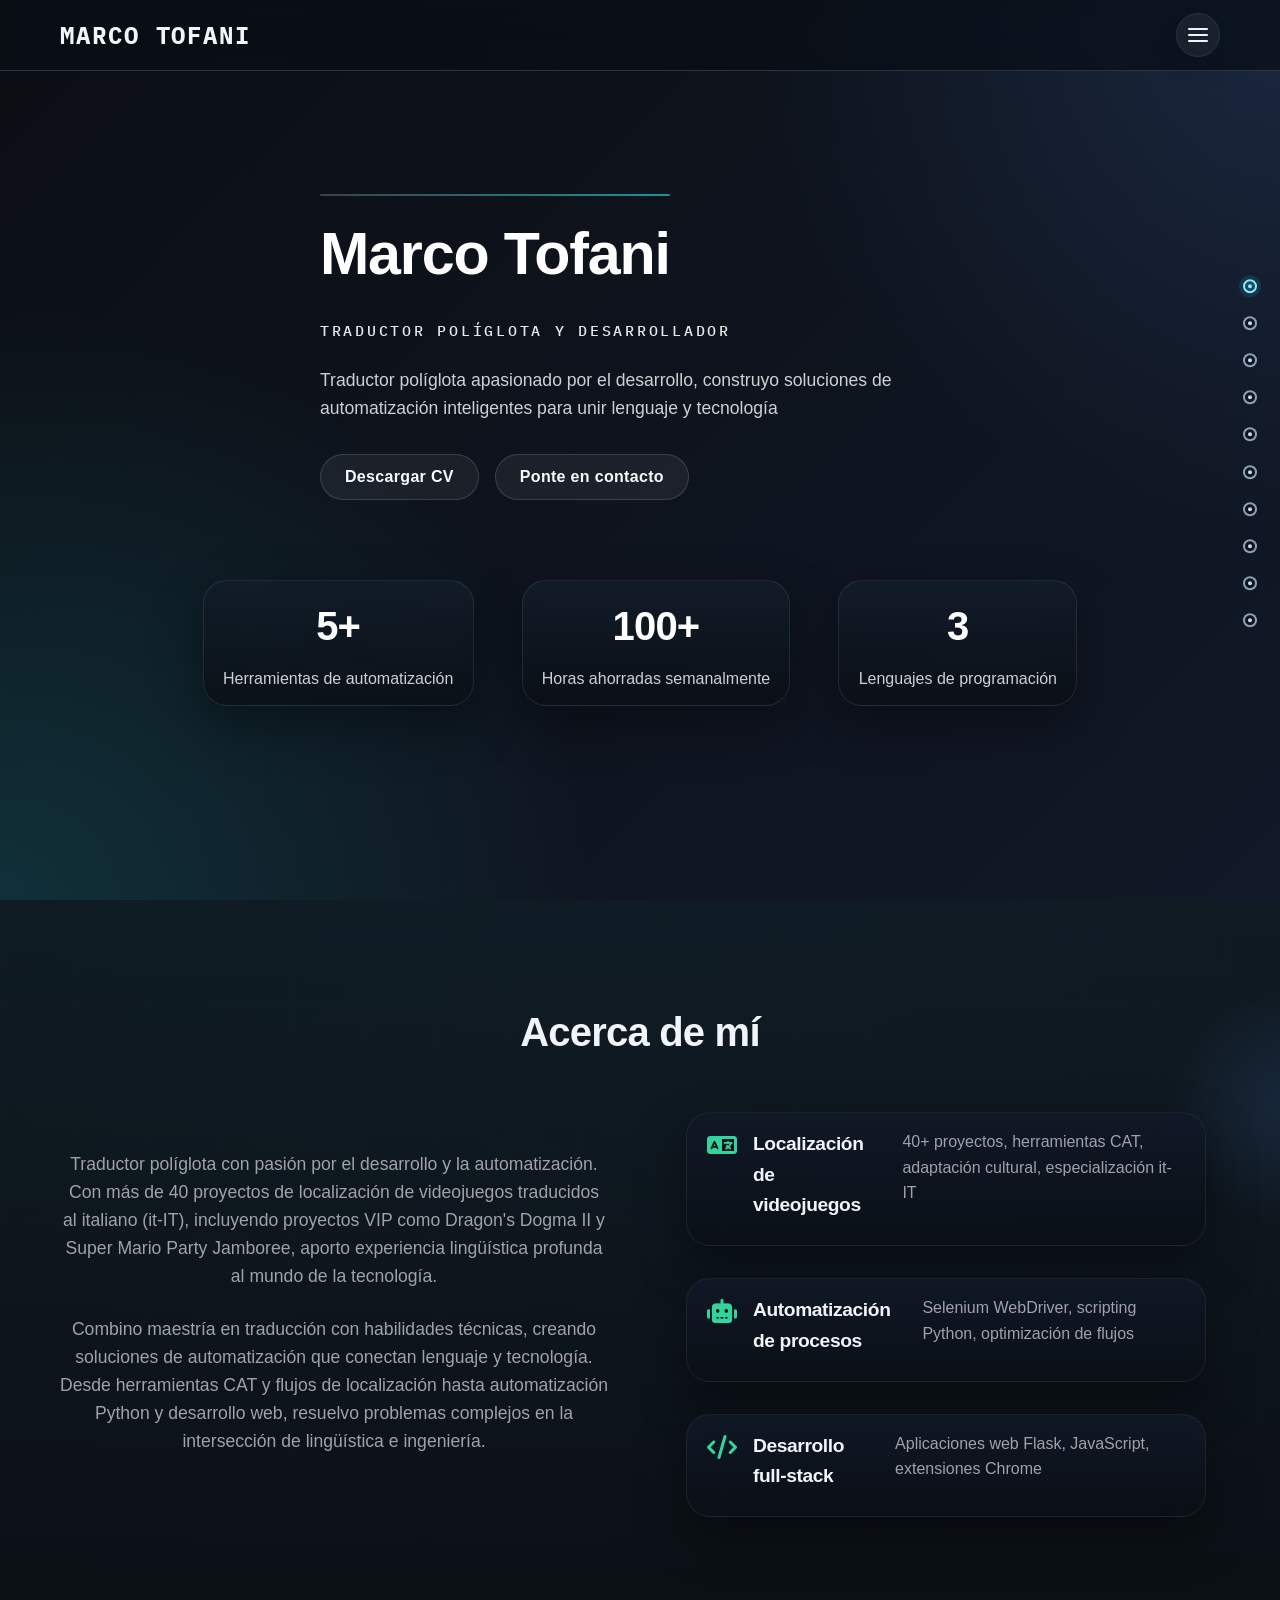
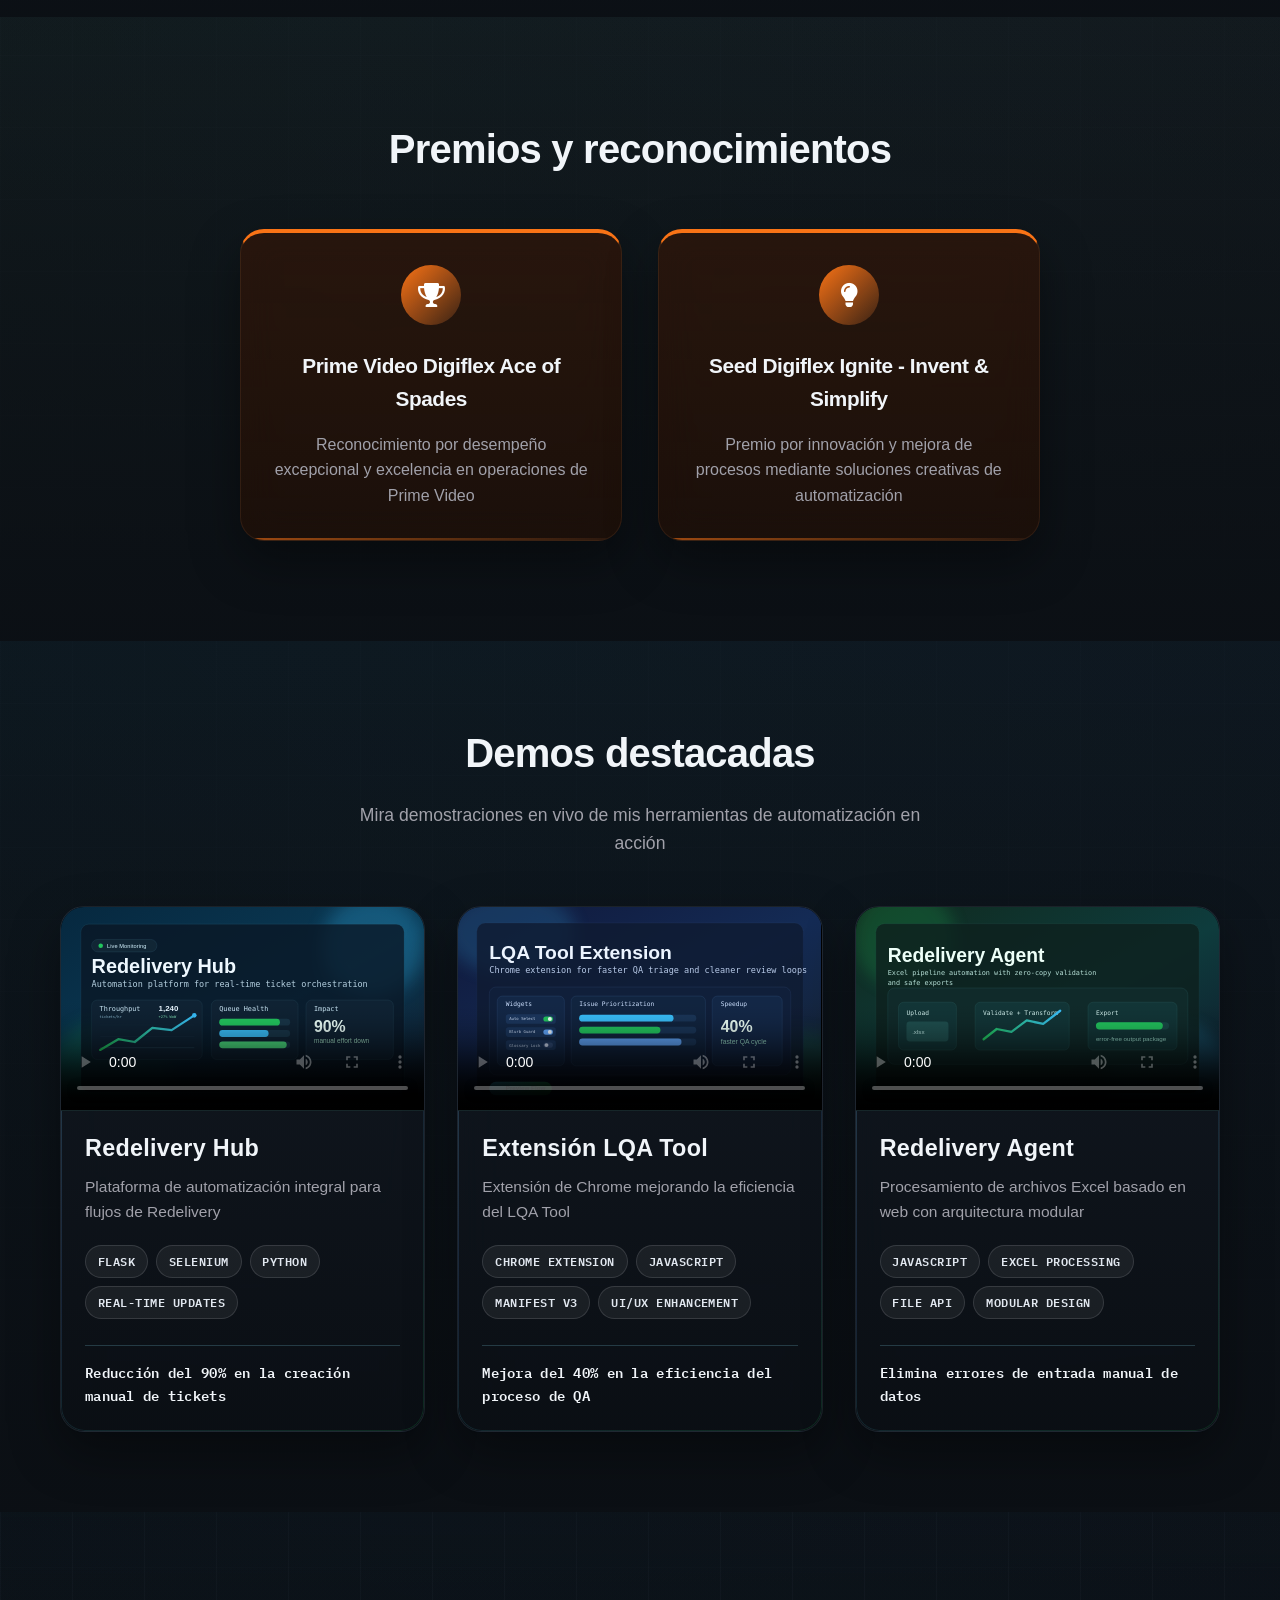
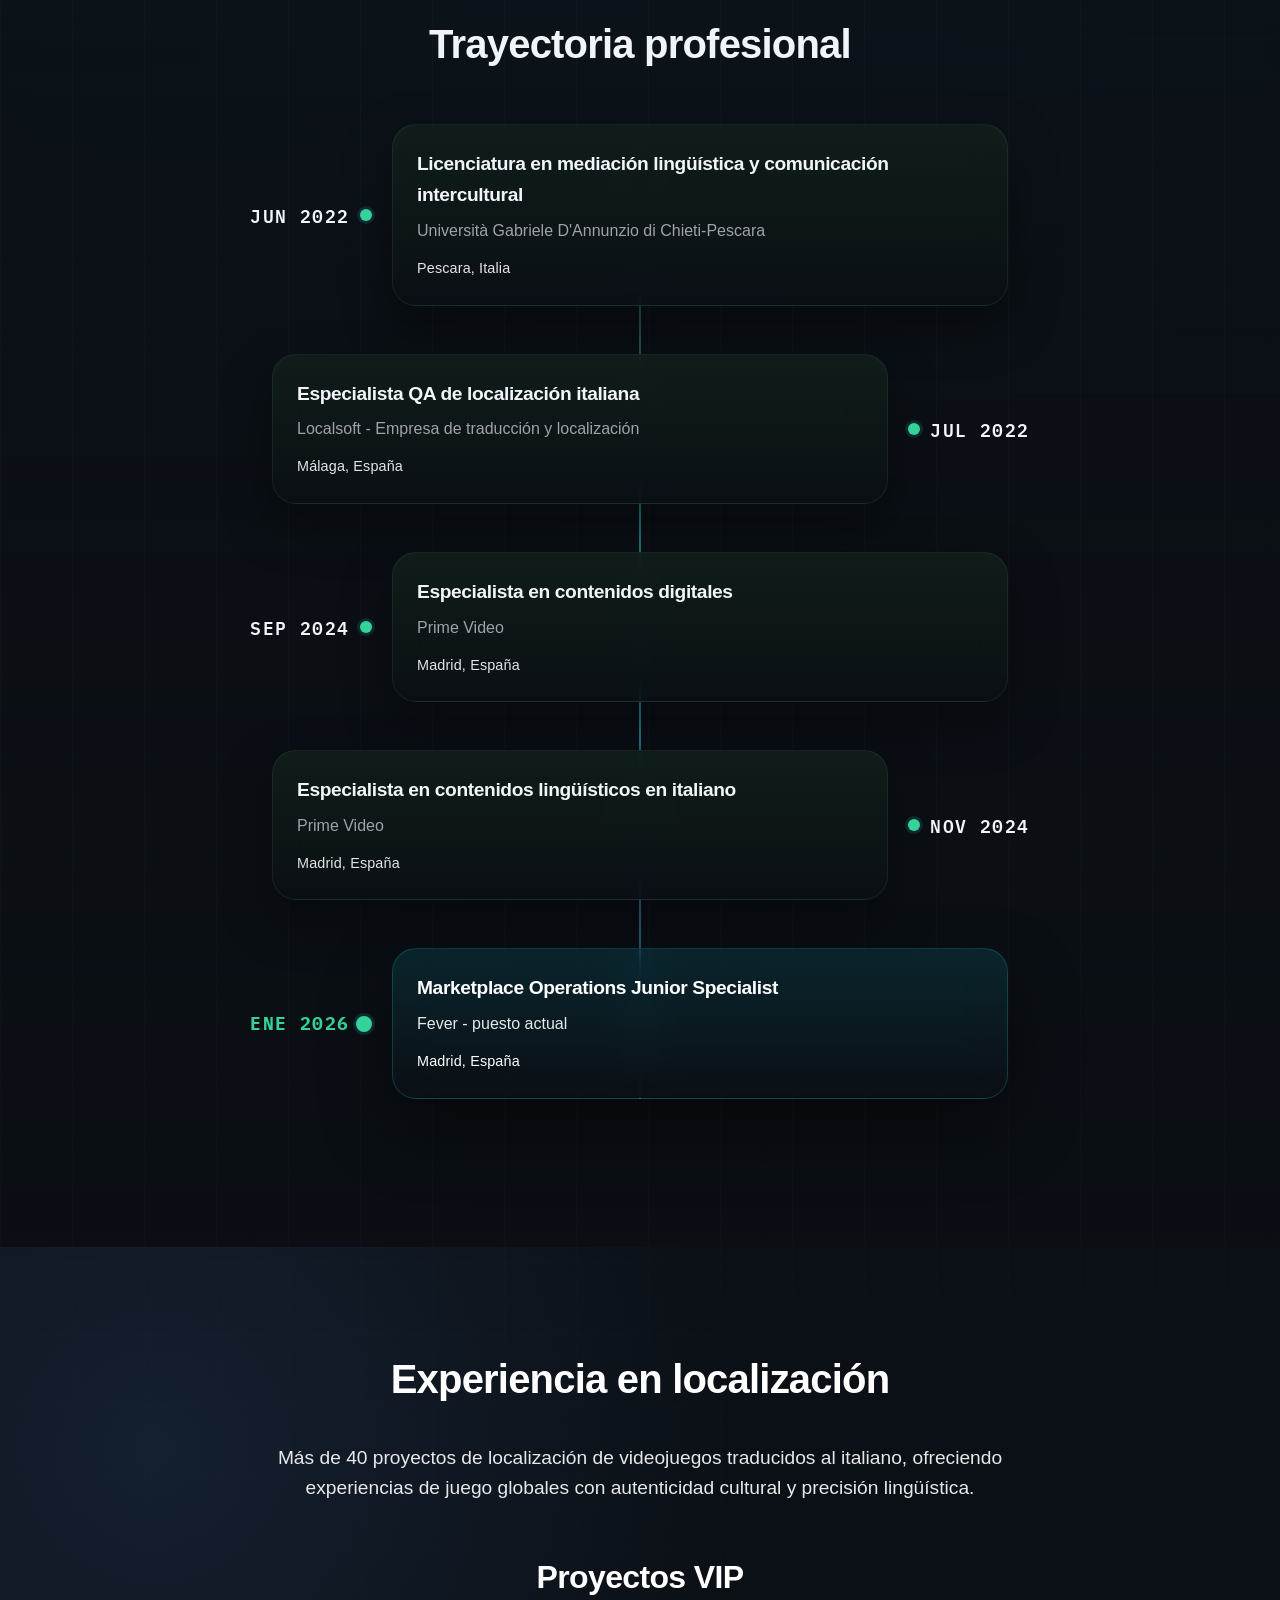
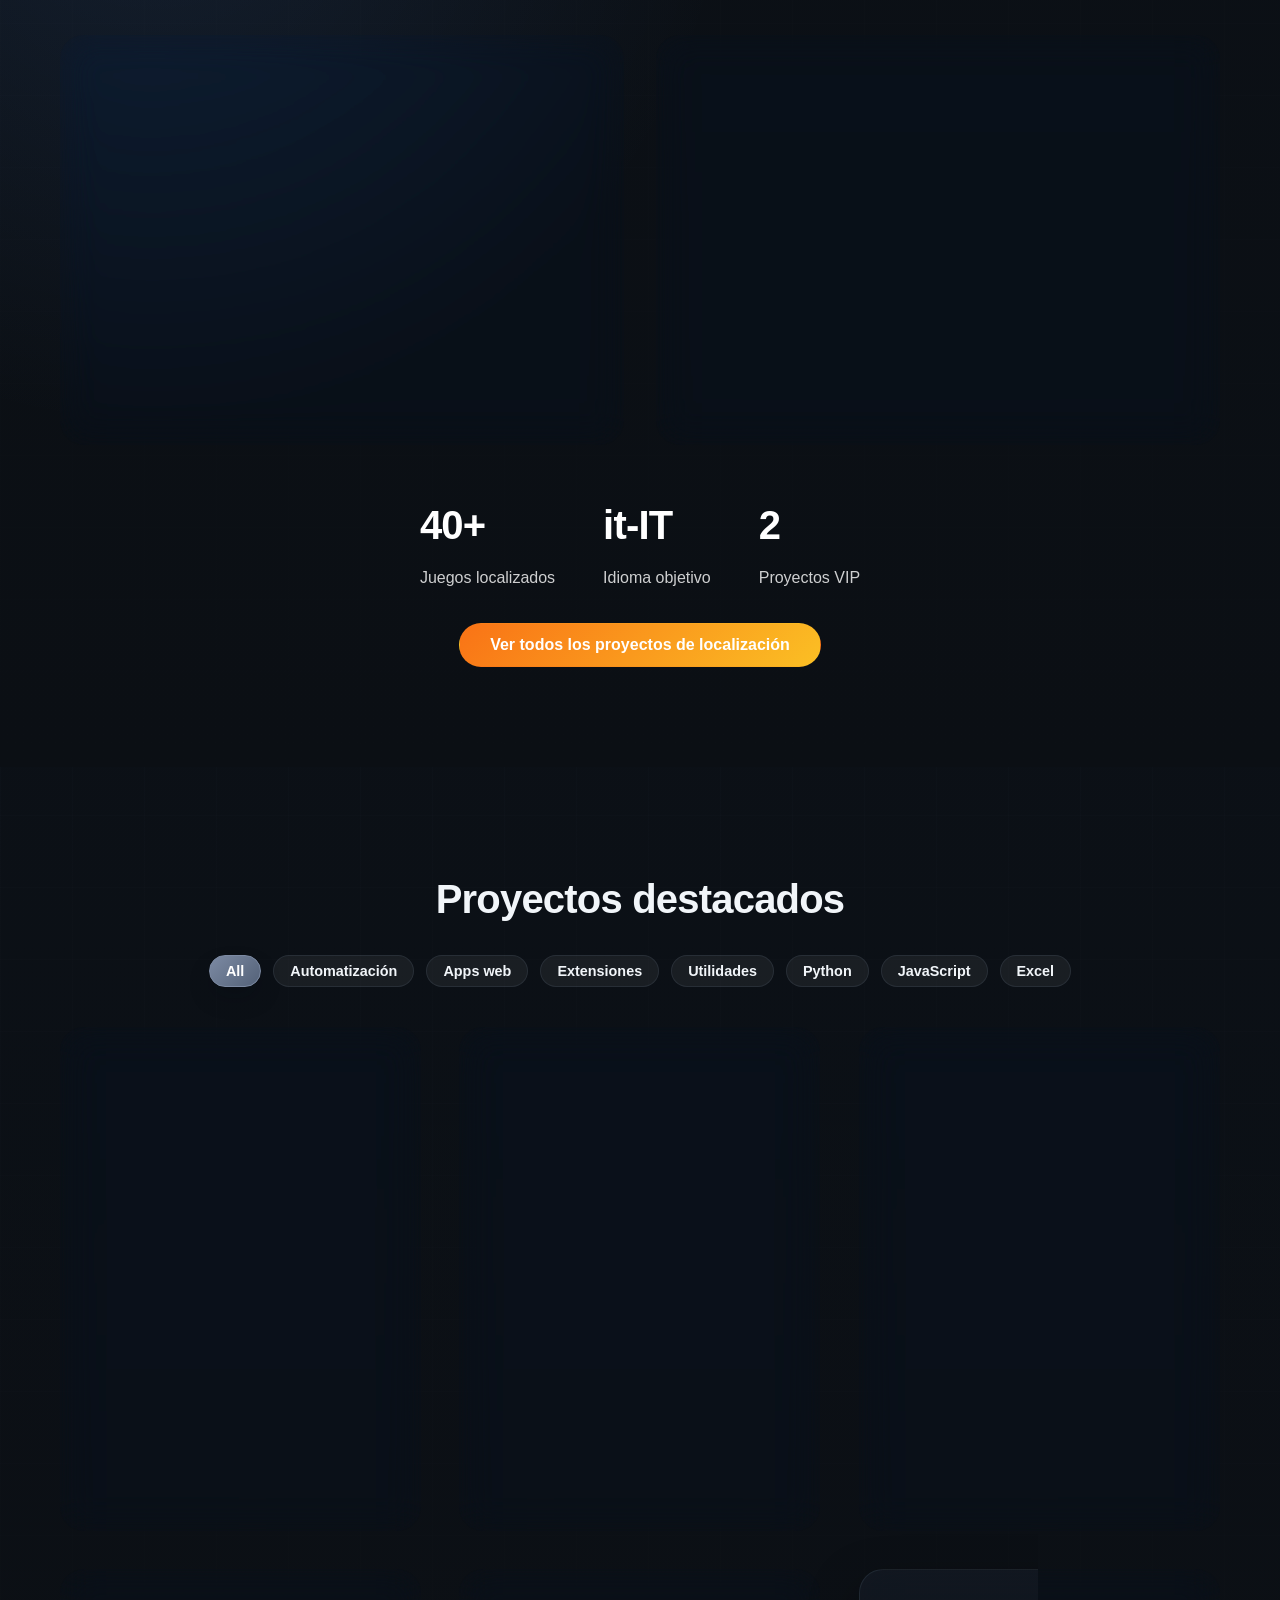
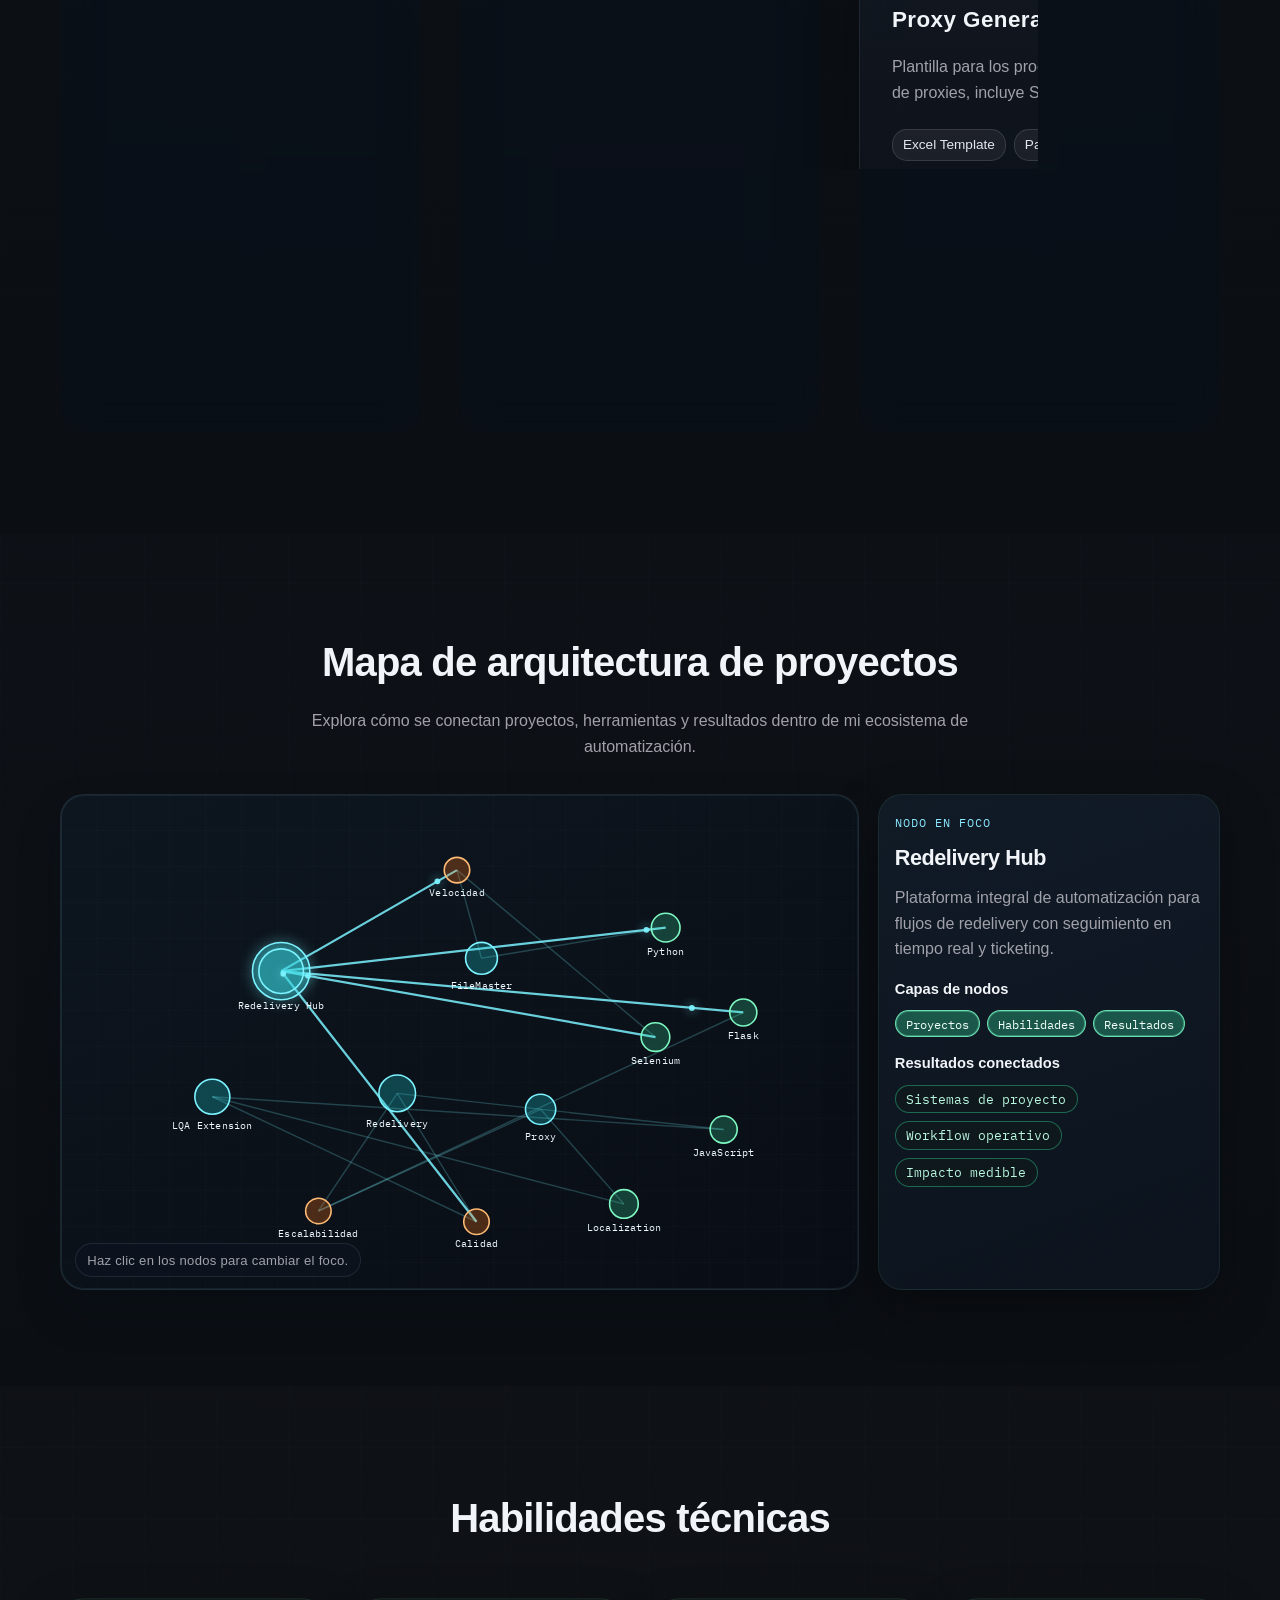
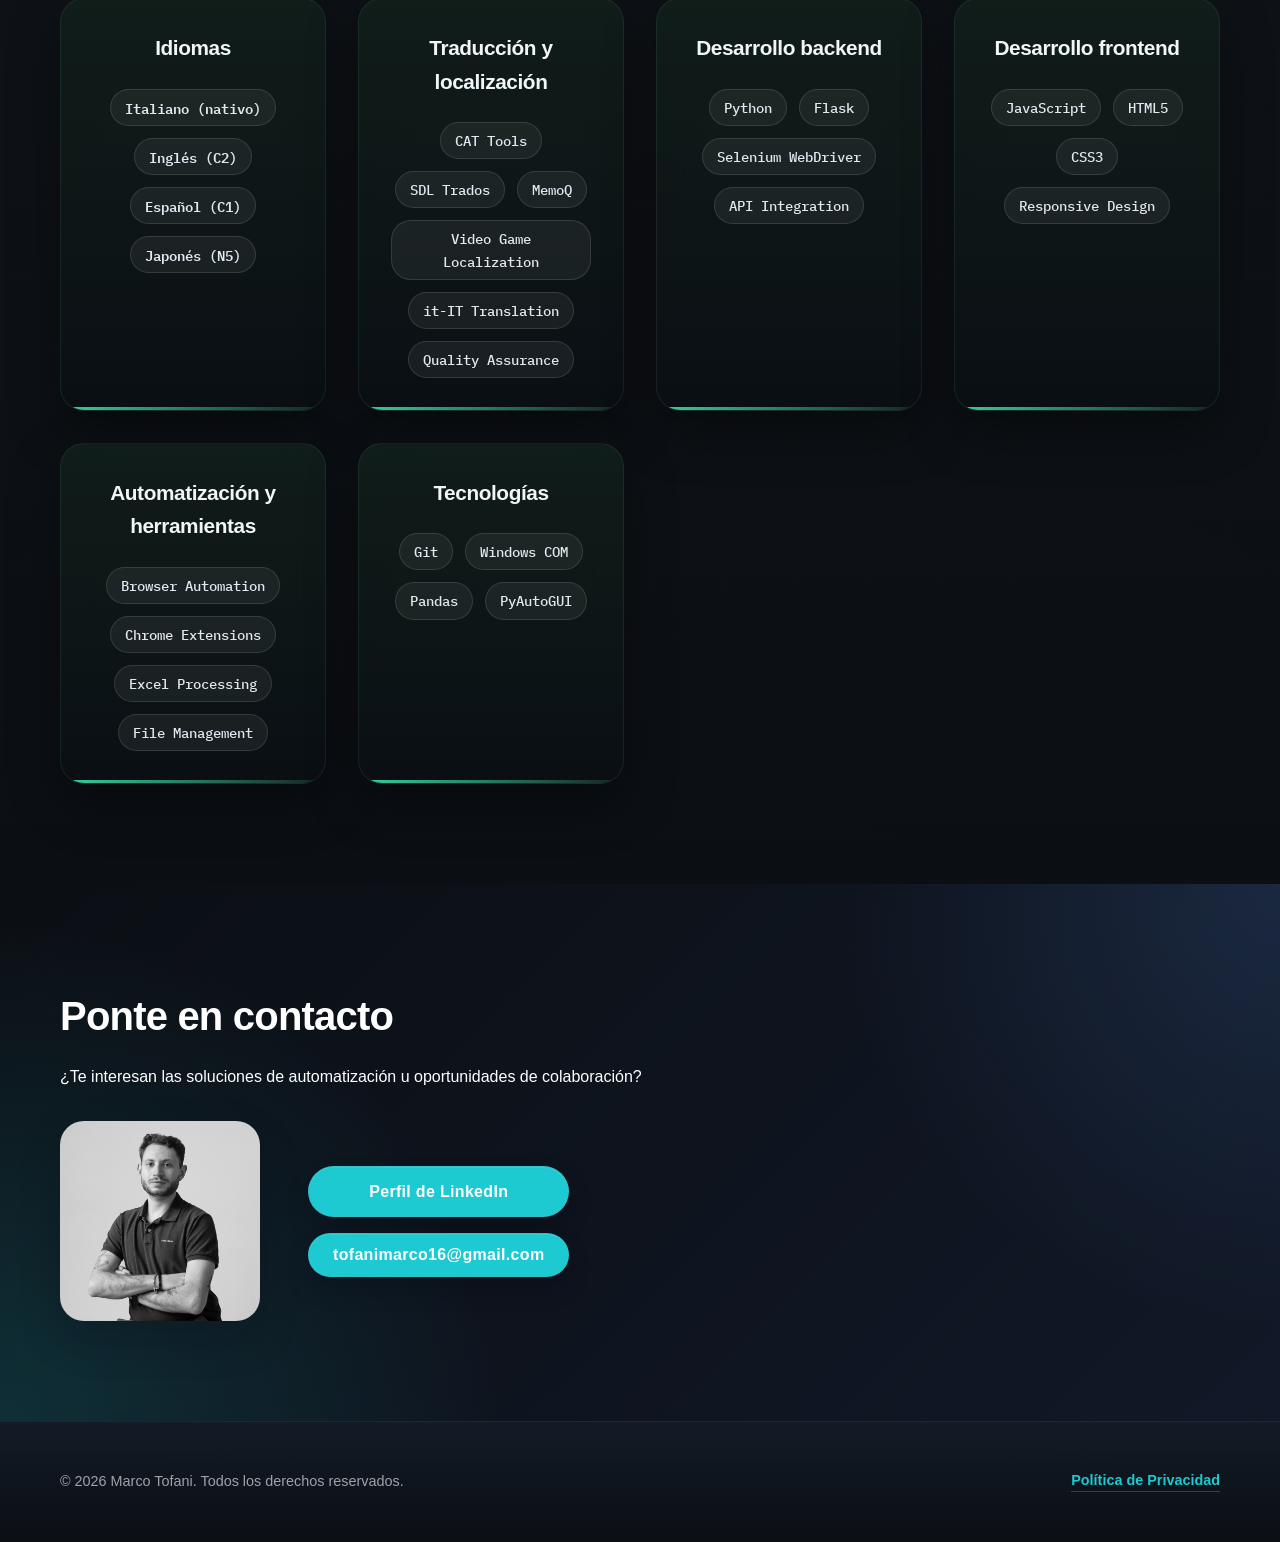
==== es/index.html @ 852f1462 "Add files via upload" ====
<!DOCTYPE html>
<html lang="es">

<head>
    <meta charset="UTF-8">
    <meta name="viewport" content="width=device-width, initial-scale=1.0">
    <meta name="description"
        content="Marco Tofani - Traductor políglota con más de 40 localizaciones de videojuegos y experiencia en automatización. Creo soluciones inteligentes que conectan lenguaje y tecnología.">
    <meta name="keywords"
        content="traductor, localizacion, automatizacion, desarrollador, python, flask, localizacion de videojuegos, italiano, flujos de localizacion">
    <meta name="author" content="Marco Tofani">
    <meta name="robots" content="index, follow, max-image-preview:large, max-snippet:-1, max-video-preview:-1">
    <title>Marco Tofani - Portafolio | Traductor políglota y desarrollador</title>
    <base href="../">
    <link rel="canonical" href="https://marcotof.github.io/es/">
    <link rel="alternate" hreflang="en" href="https://marcotof.github.io/">
    <link rel="alternate" hreflang="it" href="https://marcotof.github.io/it/">
    <link rel="alternate" hreflang="es" href="https://marcotof.github.io/es/">
    <link rel="alternate" hreflang="x-default" href="https://marcotof.github.io/">
    <link rel="icon" href="/favicon.ico?v=20260311" sizes="any">
    <link rel="shortcut icon" href="/favicon.ico?v=20260311">
    <link rel="icon" type="image/svg+xml" href="/favicon/favicon.svg?v=20260311">
    <link rel="icon" type="image/png" sizes="96x96" href="/favicon/favicon-96x96.png?v=20260311">
    <link rel="preconnect" href="https://fonts.googleapis.com" crossorigin>
    <link rel="preconnect" href="https://fonts.gstatic.com" crossorigin>

    <!-- Open Graph Meta Tags for Social Media -->
    <meta property="og:title" content="Marco Tofani - Traductor políglota y desarrollador">
    <meta property="og:description"
        content="Traductor políglota con más de 40 localizaciones de videojuegos y soluciones de automatización. Especializado en automatización de procesos, flujos de localización y desarrollo full-stack.">
    <meta property="og:image" content="https://marcotof.github.io/favicon/og-image.png">
    <meta property="og:url" content="https://marcotof.github.io/es/">
    <meta property="og:type" content="profile">
    <meta property="og:site_name" content="Portafolio de Marco Tofani">
    <meta property="og:locale" content="es_ES">
    <meta property="og:locale:alternate" content="en_US">
    <meta property="og:locale:alternate" content="it_IT">

    <!-- Twitter Card Meta Tags -->
    <meta name="twitter:card" content="summary_large_image">
    <meta name="twitter:title" content="Marco Tofani - Traductor políglota y desarrollador">
    <meta name="twitter:description"
        content="Traductor políglota con más de 40 localizaciones de videojuegos y soluciones de automatización.">
    <meta name="twitter:image" content="https://marcotof.github.io/favicon/og-image.png">

    <!-- Structured Data (Schema.org JSON-LD) -->
    <script type="application/ld+json">
    {
      "@context": "https://schema.org",
      "@type": "Person",
      "name": "Marco Tofani",
    "url": "https://marcotof.github.io/es/",
    "image": "https://marcotof.github.io/profile-picture.jpg",
      "description": "Polyglot Translator & Developer specializing in automation and game localization",
      "email": "tofanimarco16@gmail.com",
      "jobTitle": "Italian Language Content Specialist",
      "workLocation": {
        "@type": "Place",
        "name": "Madrid, Spain"
      },
      "knowsLanguage": [
        {
          "@type": "Language",
          "name": "Italian",
          "alternateName": "it-IT"
        },
        {
          "@type": "Language",
          "name": "English",
          "alternateName": "en-US"
        },
        {
          "@type": "Language",
          "name": "Spanish",
          "alternateName": "es-ES"
        }
      ],
      "sameAs": [
        "https://www.linkedin.com/in/marco-tofani/",
        "https://github.com/marcotof"
      ],
      "knowsAbout": [
        "Game Localization",
        "Translation",
        "Python Automation",
        "Web Development",
        "Selenium",
        "Flask",
        "JavaScript",
        "Process Automation"
      ]
    }
    </script>
    <script type="application/ld+json">
        {
            "@context": "https://schema.org",
            "@type": "WebSite",
            "url": "https://marcotof.github.io/es/",
            "name": "Marco Tofani Portfolio",
            "potentialAction": {
                "@type": "SearchAction",
                "target": "https://marcotof.github.io/es/?q={search_term_string}",
                "query-input": "required name=search_term_string"
            }
        }
        </script>

    <link rel="stylesheet" href="styles.css">
    <link rel="sitemap" type="application/xml" href="/sitemap.xml">
    <link
        href="https://fonts.googleapis.com/css2?family=IBM+Plex+Mono:wght@400;500;600&family=Space+Grotesk:wght@400;500;600;700&display=swap"
        rel="stylesheet">
    <link rel="stylesheet" href="https://cdnjs.cloudflare.com/ajax/libs/font-awesome/6.0.0/css/all.min.css">
    <script src="locales.js"></script>
</head>

<body class="dark-mode">
    <nav class="navbar">
        <div class="nav-container">
            <div class="nav-logo" data-i18n="nav.logo">Marco Tofani</div>
            <ul class="nav-menu">
                <li><a href="#home" data-i18n="nav.home">Home</a></li>
                <li><a href="#about" data-i18n="nav.about">About</a></li>
                <li><a href="#awards" data-i18n="nav.awards">Awards</a></li>
                <li><a href="#demos" data-i18n="nav.demos">Demos</a></li>
                <li><a href="#timeline" data-i18n="nav.timeline">Timeline</a></li>
                <li><a href="#localization" data-i18n="nav.localization">Localization</a></li>
                <li><a href="#projects" data-i18n="nav.projects">Projects</a></li>
                <li><a href="#architecture" data-i18n="nav.architecture">Architecture</a></li>
                <li><a href="#skills" data-i18n="nav.skills">Skills</a></li>
                <li><a href="#contact" data-i18n="nav.contact">Contact</a></li>
                <li class="nav-language">
                    <div class="language-selector">
                        <label for="lang-select" class="sr-only" data-i18n="contact.selectLanguage">Select
                            Language:</label>
                        <span class="language-title" data-i18n="contact.selectLanguage">Select Language:</span>
                        <div class="lang-pills" role="group" aria-label="Language">
                            <button type="button" class="lang-pill" data-lang="en" aria-label="English">English</button>
                            <button type="button" class="lang-pill" data-lang="it"
                                aria-label="Italiano">Italiano</button>
                            <button type="button" class="lang-pill" data-lang="es" aria-label="Español">Español</button>
                        </div>
                    </div>
                </li>
            </ul>
            <div class="nav-actions">
                <button class="hamburger" aria-label="Menu">
                    <span></span>
                    <span></span>
                    <span></span>
                </button>
            </div>
        </div>
    </nav>

    <section id="home" class="hero">
        <div class="hero-content">
            <h1>Marco Tofani</h1>
            <h2 data-i18n="hero.subtitle">Polyglot Translator & Developer</h2>
            <p data-i18n="hero.lead">Polyglot translator with a passion for development, building intelligent automation
                solutions to bridge language and technology</p>
            <div class="hero-buttons">
                <a href="Marco Tofani_Resume.pdf" class="btn-secondary" download data-i18n="btn.downloadResume">Download
                    Resume</a>
                <a href="#contact" class="btn-secondary" data-i18n="btn.getInTouch">Get In Touch</a>
            </div>
        </div>
        <div class="hero-stats">
            <div class="stat">
                <h3>5+</h3>
                <p data-i18n="stats.tools">Automation Tools</p>
            </div>
            <div class="stat">
                <h3>100+</h3>
                <p data-i18n="stats.hours">Hours Saved Weekly</p>
            </div>
            <div class="stat">
                <h3>3</h3>
                <p data-i18n="stats.languages">Programming Languages</p>
            </div>
        </div>
    </section>

    <section id="about" class="about">
        <div class="container">
            <h2 data-i18n="about.title">About Me</h2>
            <div class="about-content">
                <div class="about-text">
                    <p data-i18n="about.paragraph1">Polyglot translator with a passion for development and automation.
                        With 40+ video game localization projects translated to Italian (it-IT), including VIP projects
                        like Dragon's Dogma II and Super Mario Party Jamboree, I bring deep linguistic expertise to the
                        tech world.</p>
                    <p data-i18n="about.paragraph2">I combine translation mastery with technical skills, creating
                        automation solutions that bridge language and technology. From CAT tools and localization
                        workflows to Python automation and web development, I solve complex problems at the intersection
                        of linguistics and engineering.</p>
                </div>
                <div class="about-highlights">
                    <div class="highlight">
                        <i class="fas fa-language"></i>
                        <h4 data-i18n="about.highlight1Title">Video Game Localization</h4>
                        <p data-i18n="about.highlight1">40+ projects, CAT tools, cultural adaptation, it-IT
                            specialization</p>
                    </div>
                    <div class="highlight">
                        <i class="fas fa-robot"></i>
                        <h4 data-i18n="about.highlight2Title">Process Automation</h4>
                        <p data-i18n="about.highlight2">Selenium WebDriver, Python scripting, workflow optimization</p>
                    </div>
                    <div class="highlight">
                        <i class="fas fa-code"></i>
                        <h4 data-i18n="about.highlight3Title">Full-Stack Development</h4>
                        <p data-i18n="about.highlight3">Flask web applications, JavaScript, Chrome extensions</p>
                    </div>
                </div>
            </div>
        </div>
    </section>

    <section id="awards" class="awards">
        <div class="container">
            <h2 data-i18n="awards.title">Awards & Recognition</h2>
            <div class="awards-grid">
                <div class="award-card">
                    <div class="award-icon">
                        <i class="fas fa-trophy"></i>
                    </div>
                    <h3 data-i18n="awards.award1Title">Prime Video Digiflex Ace of Spades</h3>
                    <p data-i18n="awards.award1Desc">Recognition for outstanding performance and excellence in Prime
                        Video operations</p>
                </div>
                <div class="award-card">
                    <div class="award-icon">
                        <i class="fas fa-lightbulb"></i>
                    </div>
                    <h3 data-i18n="awards.award2Title">Seed Digiflex Ignite - Invent & Simplify</h3>
                    <p data-i18n="awards.award2Desc">Award for innovation and process improvement through creative
                        automation solutions</p>
                </div>
            </div>
        </div>
    </section>

    <section id="demos" class="demos">
        <div class="container">
            <h2 data-i18n="demos.title">Featured Demos</h2>
            <p class="demos-intro" data-i18n="demos.intro">Watch live demonstrations of my production automation tools
                in action</p>
            <div class="demos-grid">
                <div class="demo-card">
                    <div class="demo-video">
                        <video controls playsinline preload="metadata" poster="poster-redelivery-hub.svg"
                            data-poster-svg="poster-redelivery-hub.svg" data-poster-title="Redelivery Hub"
                            data-poster-subtitle="Automation platform · Flask · Selenium"
                            data-poster-impact="Real-time monitoring & ticketing" data-poster-accent1="#22c55e"
                            data-poster-accent2="#38bdf8" data-poster-btn1="Demo Preview" data-poster-btn2="Track"
                            data-poster-left="Status Tracker">
                            <source src="demo-redelivery-hub.mp4" type="video/mp4">
                            Your browser does not support the video tag.
                        </video>
                    </div>
                    <div class="demo-info">
                        <h3 data-i18n="demos.redelivery-hub.title">Redelivery Hub</h3>
                        <p data-i18n="demos.redelivery-hub.desc">Comprehensive automation platform for redelivery
                            workflows</p>
                        <div class="demo-tech">
                            <span>Flask</span>
                            <span>Selenium</span>
                            <span>Python</span>
                            <span>Real-time Updates</span>
                        </div>
                        <div class="demo-impact">
                            <p data-i18n="demos.redelivery-hub.impact">90% reduction in manual ticket creation</p>
                        </div>
                    </div>
                </div>

                <div class="demo-card">
                    <div class="demo-video">
                        <video controls playsinline preload="metadata" poster="poster-lqa-extension.svg"
                            data-poster-svg="poster-lqa-extension.svg" data-poster-title="LQA Tool Extension"
                            data-poster-subtitle="Chrome Extension · Workflow enhancements · Manifest V3"
                            data-poster-impact="UI enhancements & QA speedup" data-poster-accent1="#38bdf8"
                            data-poster-accent2="#22c55e" data-poster-btn1="Select" data-poster-btn2="Blurb"
                            data-poster-left="QA Speedup">
                            <source src="demo-lqa-extension.mp4" type="video/mp4">
                            Your browser does not support the video tag.
                        </video>
                    </div>
                    <div class="demo-info">
                        <h3 data-i18n="demos.lqa-extension.title">LQA Tool Extension</h3>
                        <p data-i18n="demos.lqa-extension.desc">Chrome extension enhancing LQA Tool workflow efficiency
                        </p>
                        <div class="demo-tech">
                            <span>Chrome Extension</span>
                            <span>JavaScript</span>
                            <span>Manifest V3</span>
                            <span>UI/UX Enhancement</span>
                        </div>
                        <div class="demo-impact">
                            <p data-i18n="demos.lqa-extension.impact">40% improvement in QA process efficiency</p>
                        </div>
                    </div>
                </div>

                <div class="demo-card">
                    <div class="demo-video">
                        <video controls playsinline preload="metadata" poster="poster-redelivery-agent.svg"
                            data-poster-svg="poster-redelivery-agent.svg" data-poster-title="Redelivery Agent"
                            data-poster-subtitle="Web-based Excel processing · Modular JS · File API"
                            data-poster-impact="Data validation & error-free exports" data-poster-accent1="#22c55e"
                            data-poster-accent2="#38bdf8" data-poster-btn1="Upload" data-poster-btn2="Export"
                            data-poster-left="Data Validation">
                            <source src="demo-redelivery-agent.mp4" type="video/mp4">
                            Your browser does not support the video tag.
                        </video>
                    </div>
                    <div class="demo-info">
                        <h3 data-i18n="demos.redelivery-agent.title">Redelivery Agent</h3>
                        <p data-i18n="demos.redelivery-agent.desc">Web-based Excel file processing with modular
                            architecture</p>
                        <div class="demo-tech">
                            <span>JavaScript</span>
                            <span>Excel Processing</span>
                            <span>File API</span>
                            <span>Modular Design</span>
                        </div>
                        <div class="demo-impact">
                            <p data-i18n="demos.redelivery-agent.impact">Eliminates manual data entry errors</p>
                        </div>
                    </div>
                </div>
            </div>
        </div>
    </section>

    <section id="timeline" class="timeline">
        <div class="container">
            <h2 data-i18n="timeline.title">Professional Journey</h2>
            <div class="timeline-container">
                <div class="timeline-item">
                    <div class="timeline-date" data-i18n="timeline.date1">Jun 2022</div>
                    <div class="timeline-content">
                        <h3 data-i18n="timeline.degree">Bachelor's Degree in Language Mediation and Intercultural
                            Communication</h3>
                        <p data-i18n="timeline.degreeSchool">Università Gabriele D'Annunzio di Chieti-Pescara</p>
                        <span class="timeline-location" data-i18n="timeline.location.pescara">Pescara, Italy</span>
                    </div>
                </div>
                <div class="timeline-item">
                    <div class="timeline-date" data-i18n="timeline.date2">Jul 2022</div>
                    <div class="timeline-content">
                        <h3 data-i18n="timeline.qa">Italian Localization QA Specialist</h3>
                        <p data-i18n="timeline.qaCompany">Localsoft - Translation & Localization Company</p>
                        <span class="timeline-location" data-i18n="timeline.location.malaga">Málaga, Spain</span>
                    </div>
                </div>
                <div class="timeline-item">
                    <div class="timeline-date" data-i18n="timeline.date3">Sep 2024</div>
                    <div class="timeline-content">
                        <h3 data-i18n="timeline.specialist">Digital Content Specialist</h3>
                        <p data-i18n="timeline.specialistCompany">Prime Video</p>
                        <span class="timeline-location" data-i18n="timeline.location.madrid">Madrid, Spain</span>
                    </div>
                </div>
                <div class="timeline-item">
                    <div class="timeline-date" data-i18n="timeline.date4">Nov 2024</div>
                    <div class="timeline-content">
                        <h3 data-i18n="timeline.specialistRole">Italian Language Content Specialist</h3>
                        <p data-i18n="timeline.specialistCompany">Prime Video</p>
                        <span class="timeline-location" data-i18n="timeline.location.madrid">Madrid, Spain</span>
                    </div>
                </div>
                <div class="timeline-item current">
                    <div class="timeline-date" data-i18n="timeline.date5">Jan 2026</div>
                    <div class="timeline-content">
                        <h3 data-i18n="timeline.feverup">Marketplace Operations Junior Specialist</h3>
                        <p data-i18n="timeline.feverupCurrent">Fever - puesto actual</p>
                        <span class="timeline-location" data-i18n="timeline.location.madrid">Madrid, Spain</span>
                    </div>
                </div>
            </div>
        </div>
    </section>

    <section id="localization" class="localization">
        <div class="container">
            <h2 data-i18n="localization.title">Localization Expertise</h2>
            <div class="localization-intro">
                <p data-i18n="localization.intro">40+ video game localization projects translated to Italian (it-IT),
                    bringing global gaming experiences to Italian audiences with cultural authenticity and linguistic
                    precision.</p>
            </div>
            <div class="vip-projects">
                <h3 data-i18n="localization.vipProjectsTitle">VIP Projects</h3>
                <div class="games-showcase">
                    <div class="game-card">
                        <div class="game-image">
                            <img src="dragons-dogma-2.jpg" alt="Dragon's Dogma II" loading="lazy" decoding="async"
                                onerror="this.style.display='none'; this.nextElementSibling.style.display='block';">
                            <div class="image-placeholder" style="display:none;">
                                <i class="fas fa-dragon"></i>
                                <p data-i18n="localization.dragonsdogma">Dragon's Dogma II</p>
                            </div>
                        </div>
                        <div class="game-info">
                            <h4 data-i18n="localization.dragonsdogma">Dragon's Dogma II</h4>
                            <p data-i18n="localization.dragonsDesc">Epic fantasy RPG localization featuring complex
                                narrative, character dialogue, and immersive world-building elements.</p>
                            <div class="game-tags">
                                <span>RPG</span>
                                <span>Fantasy</span>
                                <span>Capcom</span>
                            </div>
                        </div>
                    </div>
                    <div class="game-card">
                        <div class="game-image">
                            <img src="super-mario-party-jamboree.jpg" alt="Super Mario Party Jamboree" loading="lazy"
                                decoding="async"
                                onerror="this.style.display='none'; this.nextElementSibling.style.display='block';">
                            <div class="image-placeholder" style="display:none;">
                                <i class="fas fa-gamepad"></i>
                                <p data-i18n="localization.mario">Super Mario Party Jamboree</p>
                            </div>
                        </div>
                        <div class="game-info">
                            <h4 data-i18n="localization.mario">Super Mario Party Jamboree</h4>
                            <p data-i18n="localization.marioDesc">Family-friendly party game localization with focus on
                                accessibility, humor, and maintaining Nintendo's iconic character voices.</p>
                            <div class="game-tags">
                                <span>Party Game</span>
                                <span>Family</span>
                                <span>Nintendo</span>
                            </div>
                        </div>
                    </div>
                </div>
            </div>
            <div class="localization-stats">
                <div class="stat">
                    <h3>40+</h3>
                    <p data-i18n="localization.statsGames">Games Localized</p>
                </div>
                <div class="stat">
                    <h3>it-IT</h3>
                    <p data-i18n="localization.statsLang">Target Language</p>
                </div>
                <div class="stat">
                    <h3>2</h3>
                    <p data-i18n="localization.statsVip">VIP Projects</p>
                </div>
            </div>
            <div class="localization-cta">
                <button class="btn-localization" onclick="showLocalizationProjects()"
                    data-i18n="localization.viewAll">View All Localization Projects</button>
            </div>
        </div>
    </section>

    <section id="projects" class="projects">
        <div class="container">
            <h2 data-i18n="projects.title">Featured Projects</h2>
            <div class="project-filters" role="group" aria-label="Project filters">
                <button class="filter-chip active" type="button" data-filter="all"
                    data-i18n="projects.filterAll">All</button>
                <button class="filter-chip" type="button" data-filter="automation"
                    data-i18n="projects.filterAutomation">Automation</button>
                <button class="filter-chip" type="button" data-filter="web" data-i18n="projects.filterWeb">Web
                    Apps</button>
                <button class="filter-chip" type="button" data-filter="extension"
                    data-i18n="projects.filterExtension">Extensions</button>
                <button class="filter-chip" type="button" data-filter="utils"
                    data-i18n="projects.filterUtils">Utilities</button>
                <button class="filter-chip" type="button" data-filter="python"
                    data-i18n="projects.filterPython">Python</button>
                <button class="filter-chip" type="button" data-filter="javascript"
                    data-i18n="projects.filterJavaScript">JavaScript</button>
                <button class="filter-chip" type="button" data-filter="excel"
                    data-i18n="projects.filterDocs">Excel</button>
            </div>
            <div class="projects-grid">

                <div class="project-card featured" data-tech="automation web python">
                    <div class="project-header">
                        <h3 data-i18n="projects.redelivery-hub.cardTitle">Redelivery Hub</h3>
                        <span class="project-tag" data-i18n="projects.redelivery-hub.featured">Featured</span>
                    </div>
                    <p data-i18n="projects.redelivery-hub.cardDesc">Comprehensive automation platform for redelivery
                        workflows. Multi-tool hub with real-time status tracking and automated ticket creation.</p>
                    <div class="project-features">
                        <span>Flask Web App</span>
                        <span>Selenium Automation</span>
                        <span>File Processing</span>
                        <span>Real-time Updates</span>
                    </div>
                    <div class="project-tech">
                        <i class="fab fa-python"></i>
                        <i class="fab fa-html5"></i>
                        <i class="fab fa-js"></i>
                    </div>
                    <div class="project-links">
                        <button class="btn-demo" onclick="showProjectDetails('redelivery-hub')"
                            data-i18n="projects.viewDetails">View Details</button>
                    </div>
                </div>

                <div class="project-card" data-tech="extension web javascript">
                    <div class="project-header">
                        <h3 data-i18n="projects.lqa-extension.cardTitle">LQA Tool Extension</h3>
                    </div>
                    <p data-i18n="projects.lqa-extension.cardDesc">Chrome extension that enhances the LQA Tool workflow
                        with convenient comment selection and improved user experience for quality assurance processes.
                    </p>
                    <div class="project-features">
                        <span>Chrome Extension</span>
                        <span>Workflow Enhancement</span>
                        <span>UI/UX Improvement</span>
                    </div>
                    <div class="project-tech">
                        <i class="fab fa-js"></i>
                        <i class="fab fa-chrome"></i>
                        <i class="fab fa-html5"></i>
                    </div>
                    <div class="project-links">
                        <button class="btn-demo" onclick="showProjectDetails('lqa-extension')"
                            data-i18n="projects.viewDetails">View Details</button>
                    </div>
                </div>

                <div class="project-card" data-tech="web javascript">
                    <div class="project-header">
                        <h3 data-i18n="projects.redelivery-agent.cardTitle">Redelivery Agent</h3>
                    </div>
                    <p data-i18n="projects.redelivery-agent.cardDesc">Web-based tool for processing redelivery Excel
                        files with clean separation of UI and business logic. Handles multiple file formats and exports.
                    </p>
                    <div class="project-features">
                        <span>Modular Architecture</span>
                        <span>File Export</span>
                    </div>
                    <div class="project-tech">
                        <i class="fab fa-js"></i>
                        <i class="fab fa-html5"></i>
                        <i class="fas fa-file-excel"></i>
                    </div>
                    <div class="project-links">
                        <button class="btn-demo" onclick="showProjectDetails('redelivery-agent')"
                            data-i18n="projects.viewDetails">View Details</button>
                    </div>
                </div>

                <div class="project-card" data-tech="utils python">
                    <div class="project-header">
                        <h3 data-i18n="projects.filemaster.cardTitle">FileMaster</h3>
                    </div>
                    <p data-i18n="projects.filemaster.cardDesc">Python utility for advanced file management and
                        processing operations. Streamlines file organization and batch processing tasks.</p>
                    <div class="project-features">
                        <span>File Management</span>
                        <span>Batch Processing</span>
                        <span>Python Scripting</span>
                    </div>
                    <div class="project-tech">
                        <i class="fab fa-python"></i>
                        <i class="fas fa-folder"></i>
                    </div>
                    <div class="project-links">
                        <button class="btn-demo" onclick="showProjectDetails('filemaster')"
                            data-i18n="projects.viewDetails">View Details</button>
                    </div>
                </div>

                <div class="project-card" data-tech="utils python">
                    <div class="project-header">
                        <h3 data-i18n="projects.timestamps-converter.cardTitle">TimeStamps Converter</h3>
                    </div>
                    <p data-i18n="projects.timestamps-converter.cardDesc">Specialized tool for converting and processing
                        timestamp formats in media files. Essential for subtitle and timing synchronization workflows.
                    </p>
                    <div class="project-features">
                        <span>Timestamp Processing</span>
                        <span>Format Conversion</span>
                        <span>Media Workflows</span>
                    </div>
                    <div class="project-tech">
                        <i class="fab fa-python"></i>
                        <i class="fas fa-clock"></i>
                    </div>
                    <div class="project-links">
                        <button class="btn-demo" onclick="showProjectDetails('timestamps-converter')"
                            data-i18n="projects.viewDetails">View Details</button>
                    </div>
                </div>

                <div class="project-card" data-tech="docs excel">
                    <div class="project-header">
                        <h3 data-i18n="projects.proxy-generation.cardTitle">Proxy Generation Tool</h3>
                    </div>
                    <p data-i18n="projects.proxy-generation.cardDesc">Template for proxy generation processes. Includes
                        SOPs and Excel template for partner support workflows.</p>
                    <div class="project-features">
                        <span>Excel Template</span>
                        <span>Partner Support</span>
                    </div>
                    <div class="project-tech">
                        <i class="fas fa-file-excel"></i>
                        <i class="fas fa-file-word"></i>
                    </div>
                    <div class="project-links">
                        <button class="btn-demo" onclick="showProjectDetails('proxy-generation')"
                            data-i18n="projects.viewDetails">View Details</button>
                    </div>
                </div>

            </div>
        </div>
    </section>

    <section id="architecture" class="architecture">
        <div class="container">
            <h2 data-i18n="architecture.title">Project Architecture Map</h2>
            <p class="architecture-intro" data-i18n="architecture.intro">Explore how projects, tools, and outcomes connect in my automation ecosystem.</p>
            <div class="architecture-layout">
                <div class="architecture-canvas-wrap">
                    <svg class="architecture-svg" viewBox="0 0 1000 620" aria-label="Interactive project architecture graph" role="img">
                        <g class="architecture-links"></g>
                        <g class="architecture-nodes"></g>
                    </svg>
                    <p class="architecture-hint" data-i18n="architecture.hint">Click nodes to change focus.</p>
                </div>
                <aside class="architecture-panel" aria-live="polite">
                    <p class="architecture-panel-kicker" data-i18n="architecture.panelKicker">Focus Node</p>
                    <h3 id="architecture-title">Redelivery Hub</h3>
                    <p id="architecture-summary">Comprehensive automation platform for redelivery workflows.</p>
                    <div class="architecture-meta">
                        <h4 data-i18n="architecture.metaTitle">Connected Outcomes</h4>
                        <ul id="architecture-tags"></ul>
                    </div>
                </aside>
            </div>
        </div>
    </section>

    <section id="skills" class="skills">
        <div class="container">
            <h2 data-i18n="skills.title">Technical Skills</h2>
            <div class="skills-grid">
                <div class="skill-category">
                    <h3 data-i18n="skills.languages">Languages</h3>
                    <div class="skill-items languages">
                        <span class="native" data-i18n="skills.italian">Italian (Native)</span>
                        <span class="c2" data-i18n="skills.english">English (C2)</span>
                        <span class="c1" data-i18n="skills.spanish">Spanish (C1)</span>
                        <span class="n5" data-i18n="skills.japanese">Japanese (N5)</span>
                    </div>
                </div>
                <div class="skill-category">
                    <h3 data-i18n="skills.translationLocalization">Translation & Localization</h3>
                    <div class="skill-items">
                        <span>CAT Tools</span>
                        <span>SDL Trados</span>
                        <span>MemoQ</span>
                        <span>Video Game Localization</span>
                        <span>it-IT Translation</span>
                        <span>Quality Assurance</span>
                    </div>
                </div>
                <div class="skill-category">
                    <h3 data-i18n="skills.backendDev">Backend Development</h3>
                    <div class="skill-items">
                        <span>Python</span>
                        <span>Flask</span>
                        <span>Selenium WebDriver</span>
                        <span>API Integration</span>
                    </div>
                </div>
                <div class="skill-category">
                    <h3 data-i18n="skills.frontendDev">Frontend Development</h3>
                    <div class="skill-items">
                        <span>JavaScript</span>
                        <span>HTML5</span>
                        <span>CSS3</span>
                        <span>Responsive Design</span>
                    </div>
                </div>
                <div class="skill-category">
                    <h3 data-i18n="skills.automationTools">Automation & Tools</h3>
                    <div class="skill-items">
                        <span>Browser Automation</span>
                        <span>Chrome Extensions</span>
                        <span>Excel Processing</span>
                        <span>File Management</span>
                    </div>
                </div>
                <div class="skill-category">
                    <h3 data-i18n="skills.technologies">Technologies</h3>
                    <div class="skill-items">
                        <span>Git</span>
                        <span>Windows COM</span>
                        <span>Pandas</span>
                        <span>PyAutoGUI</span>
                    </div>
                </div>
            </div>
        </div>
    </section>

    <section id="contact" class="contact">
        <div class="container">
            <div class="contact-header">
                <div>
                    <h2 data-i18n="contact.title">Get In Touch</h2>
                    <p data-i18n="contact.lead">Interested in automation solutions or collaboration opportunities?</p>
                </div>
            </div>
            <div class="contact-content">
                <div class="profile-picture">
                    <img src="profile-picture.jpg" alt="Marco Tofani" loading="lazy" decoding="async"
                        onerror="this.style.display='none'; this.nextElementSibling.style.display='block';">
                    <div class="profile-placeholder" style="display:none;">
                        <i class="fas fa-user"></i>
                    </div>
                </div>
                <div class="contact-info">
                    <a href="https://www.linkedin.com/in/marco-tofani/" class="contact-link"
                        data-i18n="contact.linkedin">
                        <i class="fab fa-linkedin"></i>
                    </a>
                    <button id="contact-form-btn" class="contact-link" data-i18n="contact.email">
                        <i class="fas fa-envelope"></i>
                    </button>
                </div>
            </div>
        </div>
    </section>

    <div id="project-modal" class="modal">
        <div class="modal-content">
            <span class="close">&times;</span>
            <div id="modal-body"></div>
        </div>
    </div>

    <div id="contact-modal" class="modal">
        <div class="modal-content contact-modal-content">
            <span class="close contact-modal-close">&times;</span>
            <h2 data-i18n="contact.formTitle">Get In Touch</h2>
            <p data-i18n="contact.formSubtitle">Send me a message and I'll get back to you as soon as possible.</p>
            <form id="contact-form" class="contact-form" novalidate>
                <div class="form-group">
                    <label for="name" data-i18n="contact.name">Name <span class="char-count"
                            data-i18n="contact.minChars3">(min 3 characters)</span></label>
                    <input type="text" id="name" name="name" required minlength="3">
                    <span class="error-message" id="nameError"></span>
                </div>
                <div class="form-group">
                    <label for="email" data-i18n="contact.emailField">Email</label>
                    <input type="email" id="email" name="email" required>
                    <span class="error-message" id="emailError"></span>
                </div>
                <div class="form-group">
                    <label for="message" data-i18n="contact.message">Message <span class="char-count"
                            data-i18n="contact.minChars10">(min 10 characters)</span></label>
                    <textarea id="message" name="message" rows="6" required minlength="10"></textarea>
                    <span class="error-message" id="messageError"></span>
                </div>
                <button type="submit" class="btn-submit" data-i18n="contact.send">Send Message</button>
            </form>
            <div id="form-status"></div>
        </div>
    </div>

    <div id="privacy-modal" class="modal">
        <div class="modal-content privacy-modal-content">
            <span class="close privacy-modal-close">&times;</span>
            <h2 data-i18n="privacy.title">Privacy Policy</h2>
            <div class="privacy-body">
                <p data-i18n="privacy.intro">This Privacy Policy explains how I handle your personal information when
                    you use the contact form on this website.</p>

                <h3 data-i18n="privacy.collection.title">Data Collection</h3>
                <p data-i18n="privacy.collection.text">When you submit the contact form, I collect your name and email
                    address. This data is used solely to respond to your inquiry.</p>

                <h3 data-i18n="privacy.thirdParty.title">Third-Party Services</h3>
                <p data-i18n="privacy.thirdParty.text">I use Formspree to process and deliver your contact form
                    submissions. Your data is managed according to their privacy standards.</p>

                <h3 data-i18n="privacy.retention.title">Data Retention</h3>
                <p data-i18n="privacy.retention.text">I only keep your information for as long as necessary to fulfill
                    the purpose for which it was collected.</p>

                <h3 data-i18n="privacy.rights.title">Your Rights</h3>
                <p data-i18n="privacy.rights.text">You have the right to request access to or deletion of your personal
                    data at any time by contacting me directly.</p>
            </div>
            <div class="modal-footer">
                <button class="btn-demo privacy-modal-close" data-i18n="modal.closeBtn">Close</button>
            </div>
        </div>
    </div>

    <footer class="footer">
        <div class="container footer-container">
            <div class="footer-copyright" data-i18n="footer.copyright">© 2026 Marco Tofani. All rights reserved.</div>
            <div class="footer-links">
                <button id="privacy-link" class="footer-link-btn" data-i18n="footer.privacyPolicy">Privacy
                    Policy</button>
            </div>
        </div>
    </footer>

    <script src="script.js"></script>
</body>

</html>
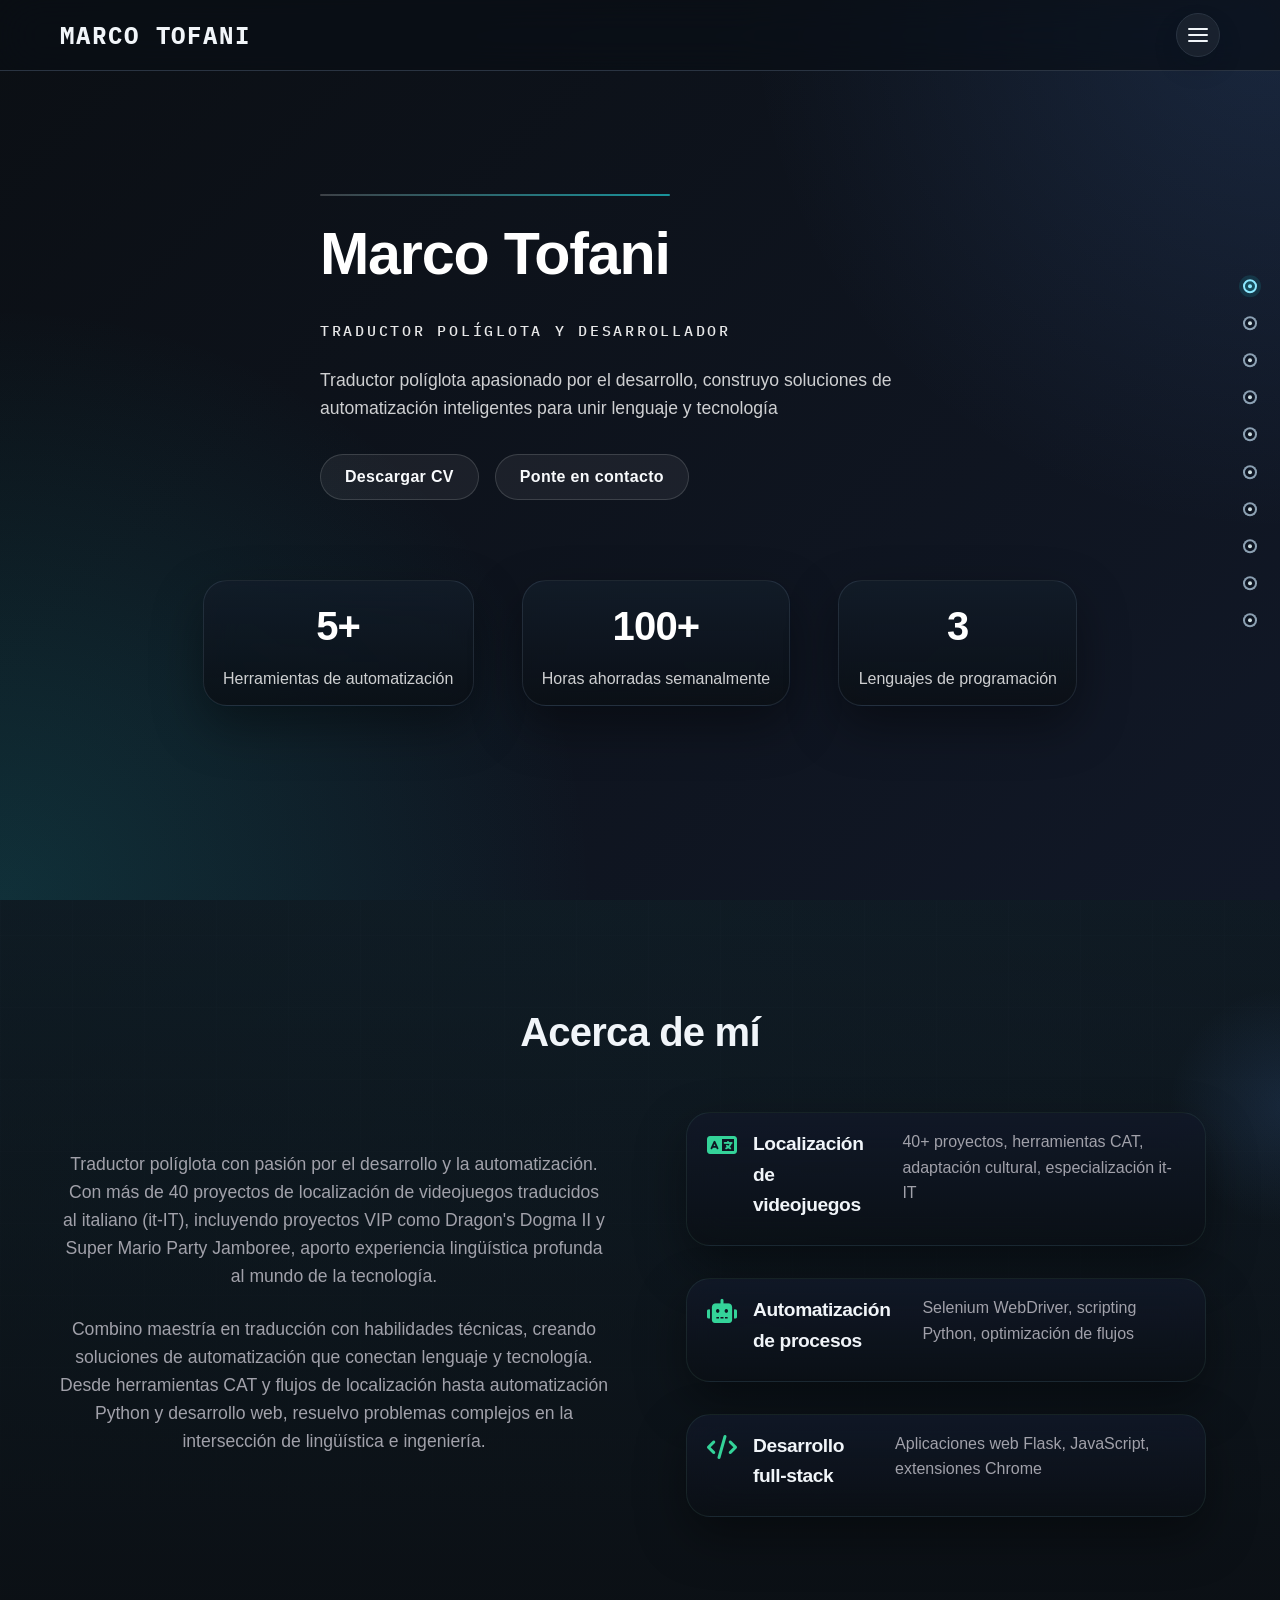
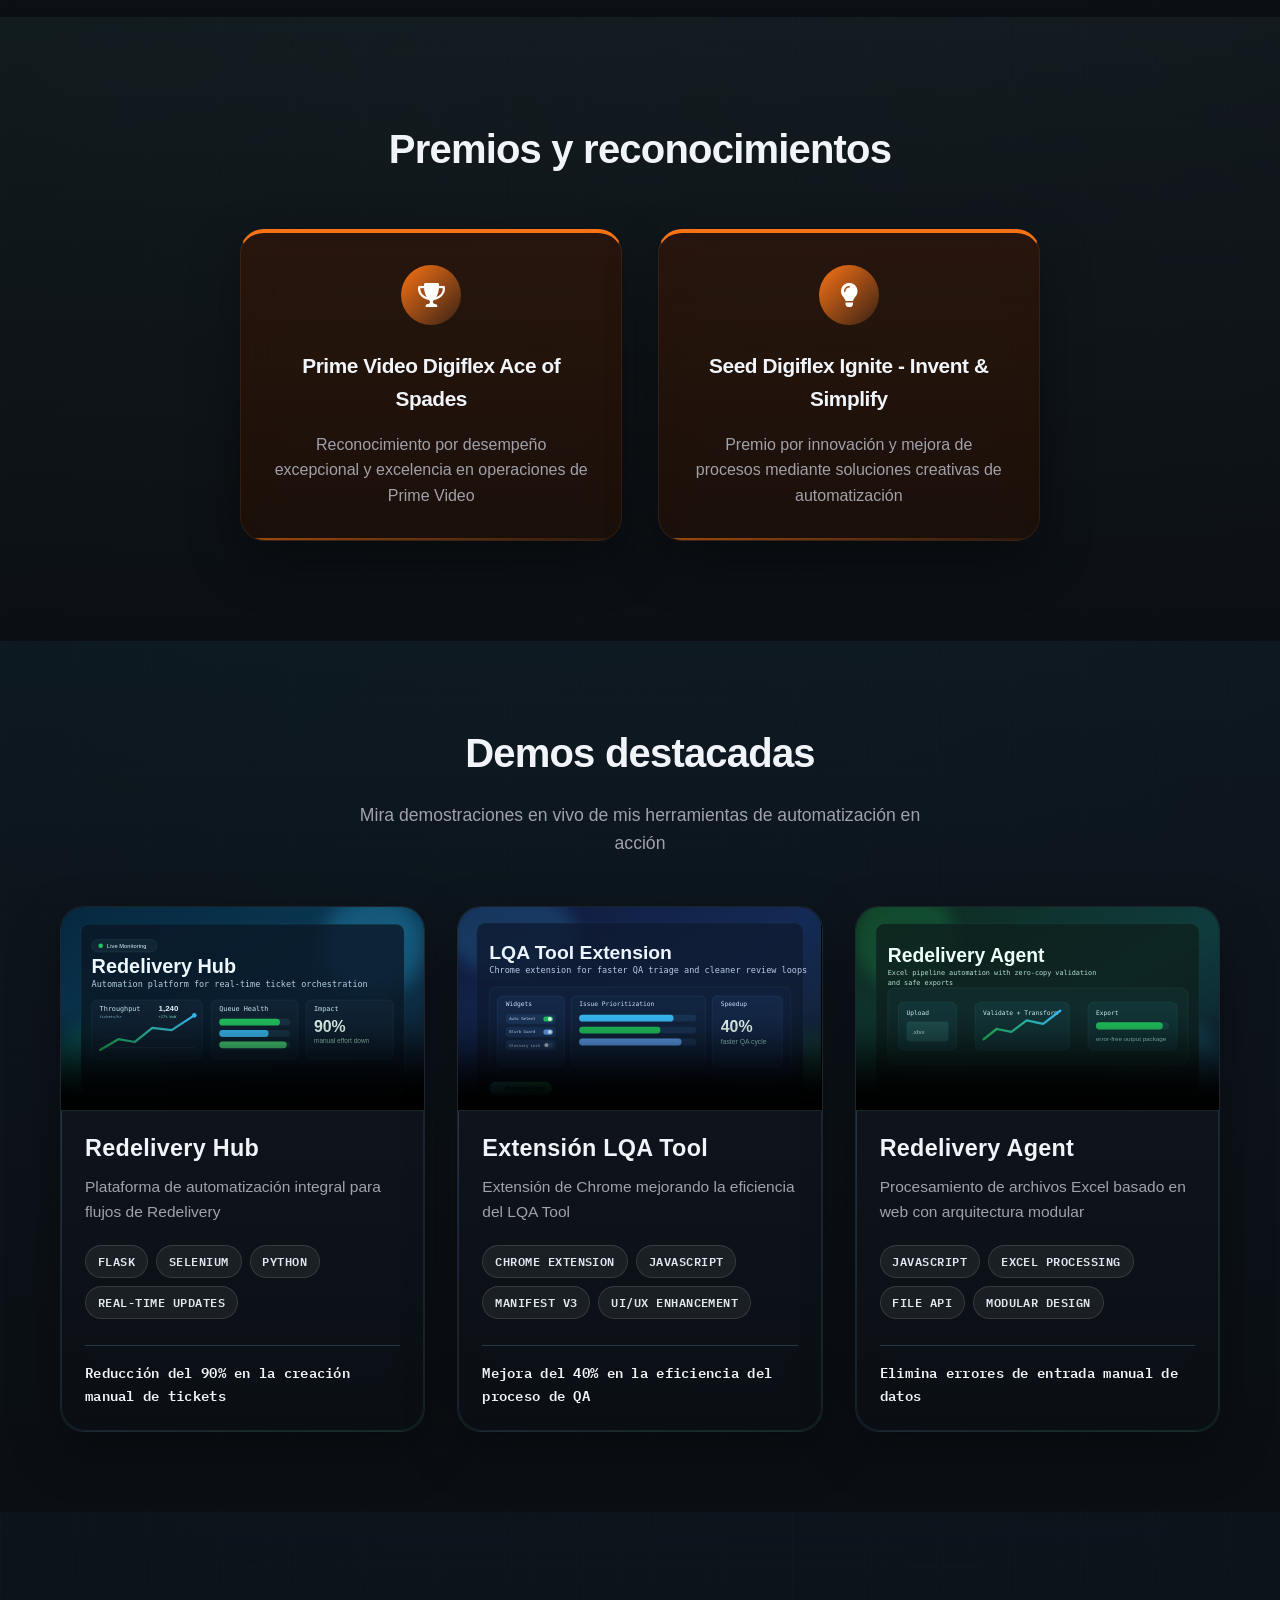
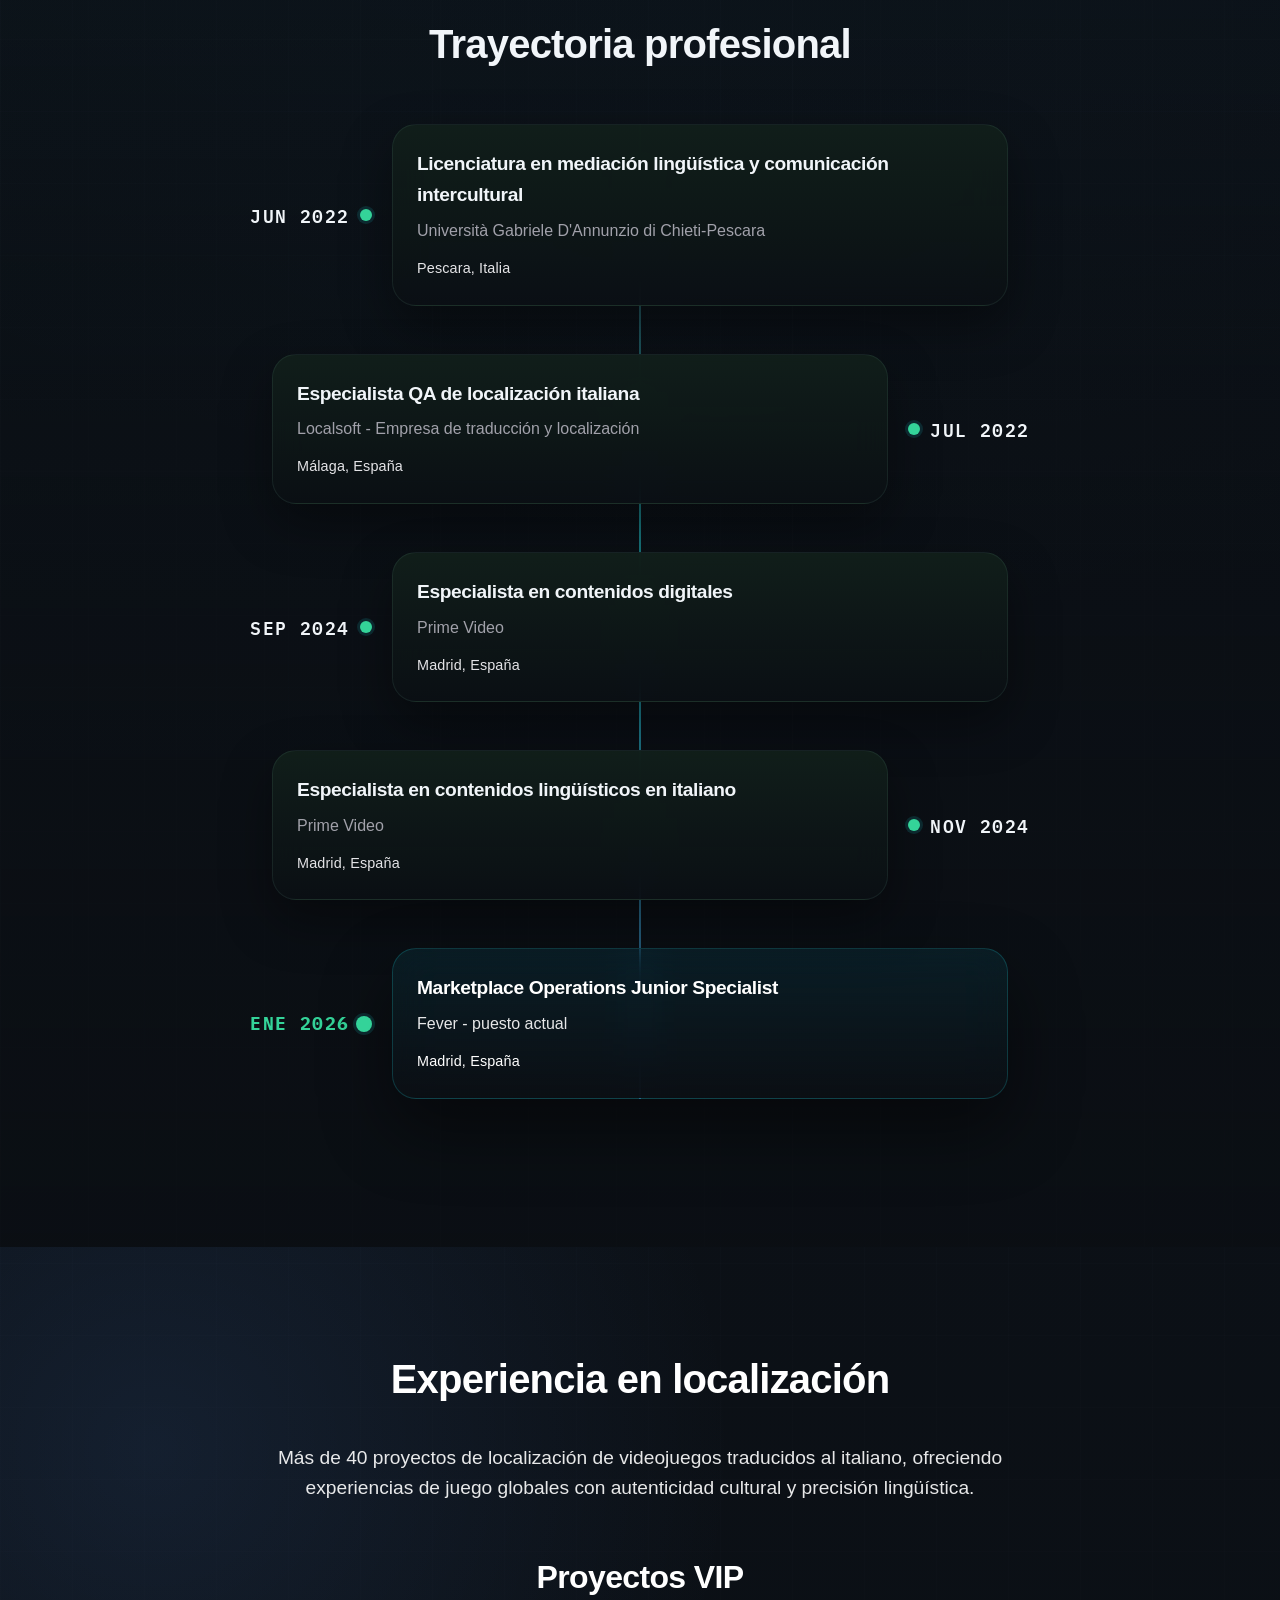
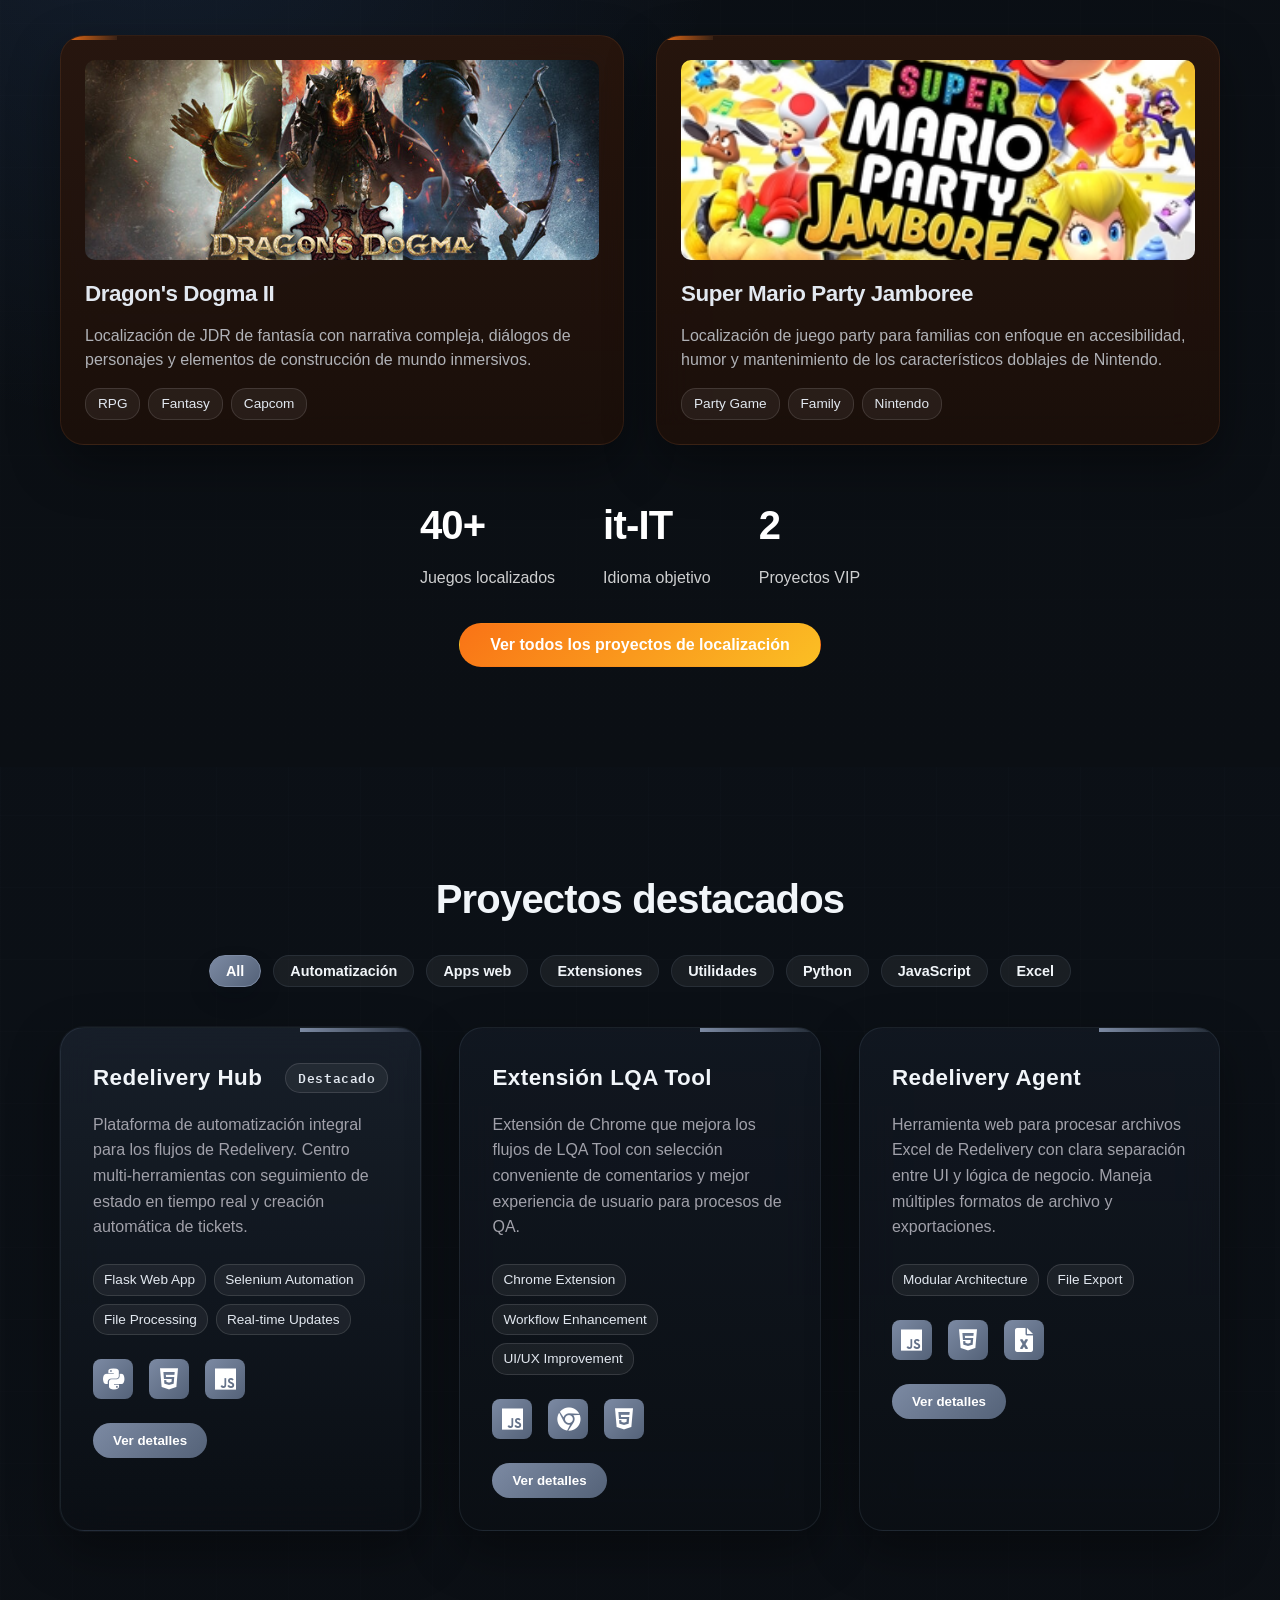
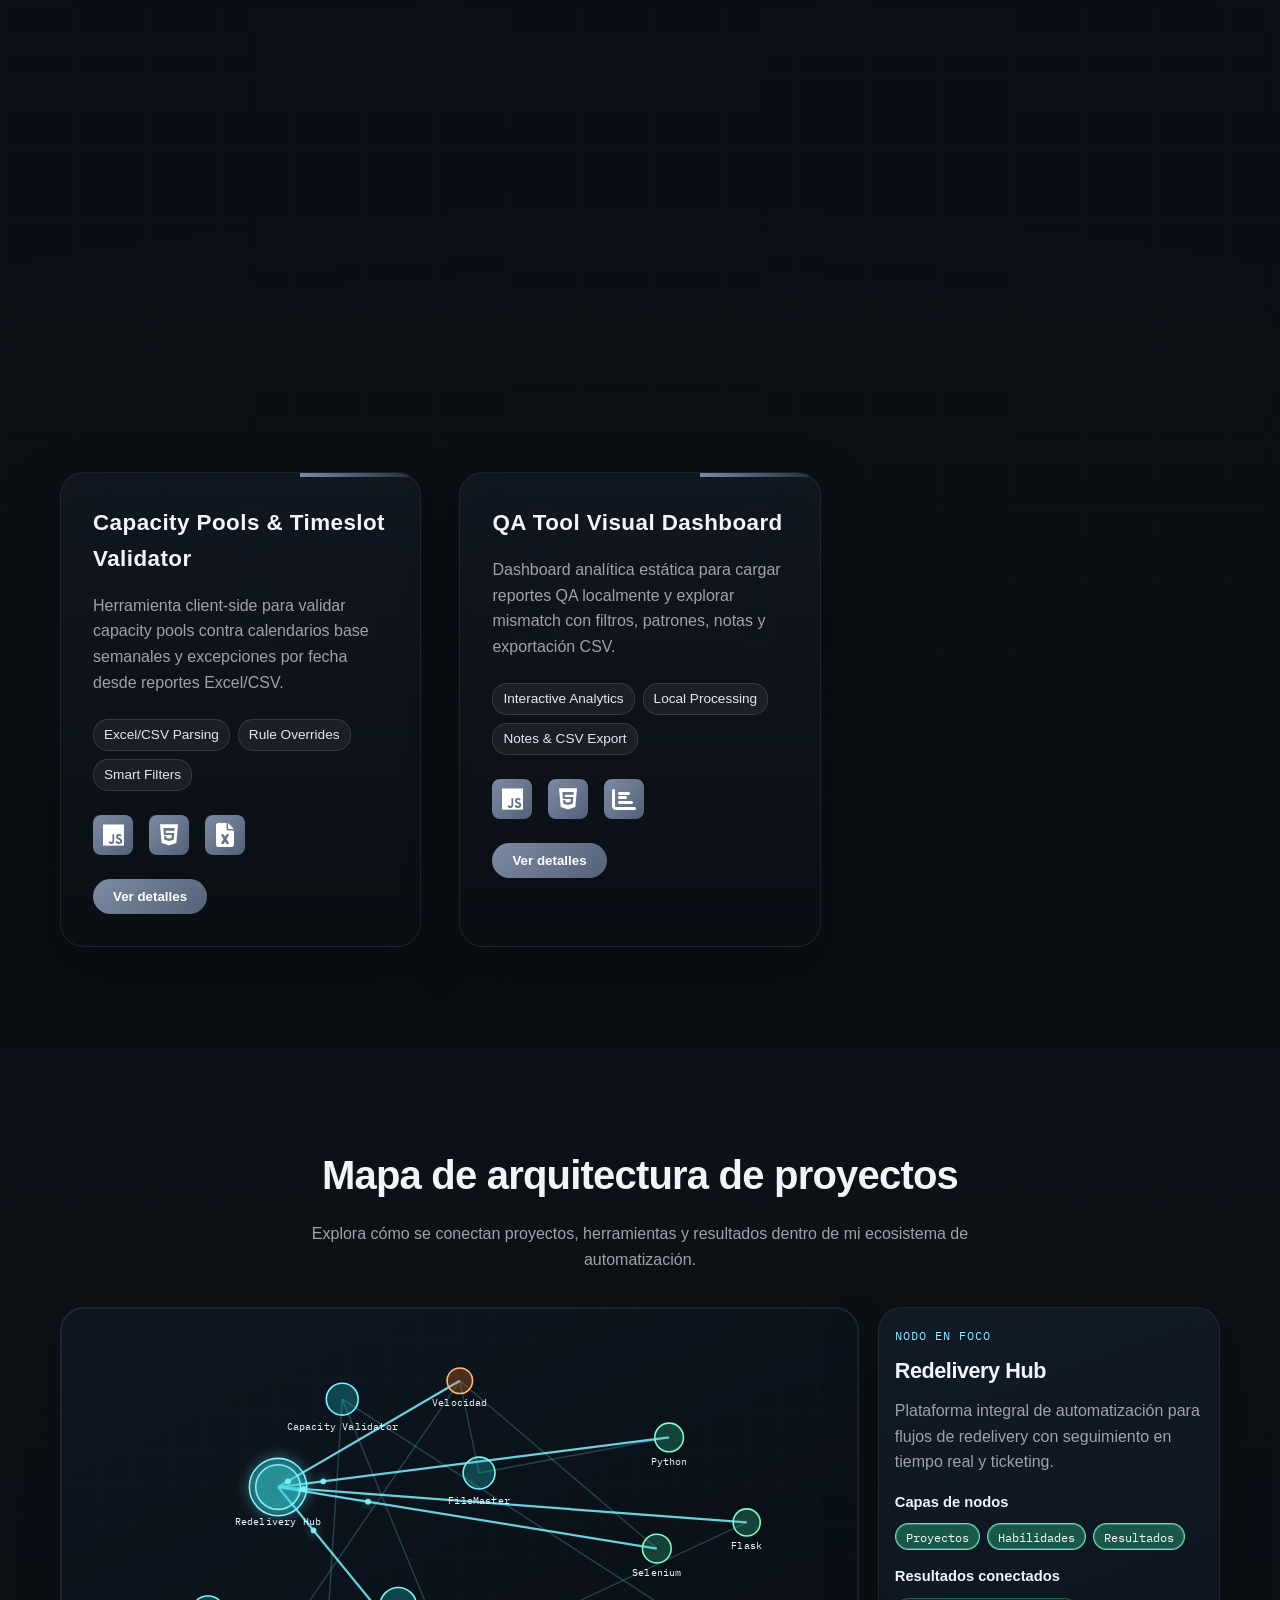
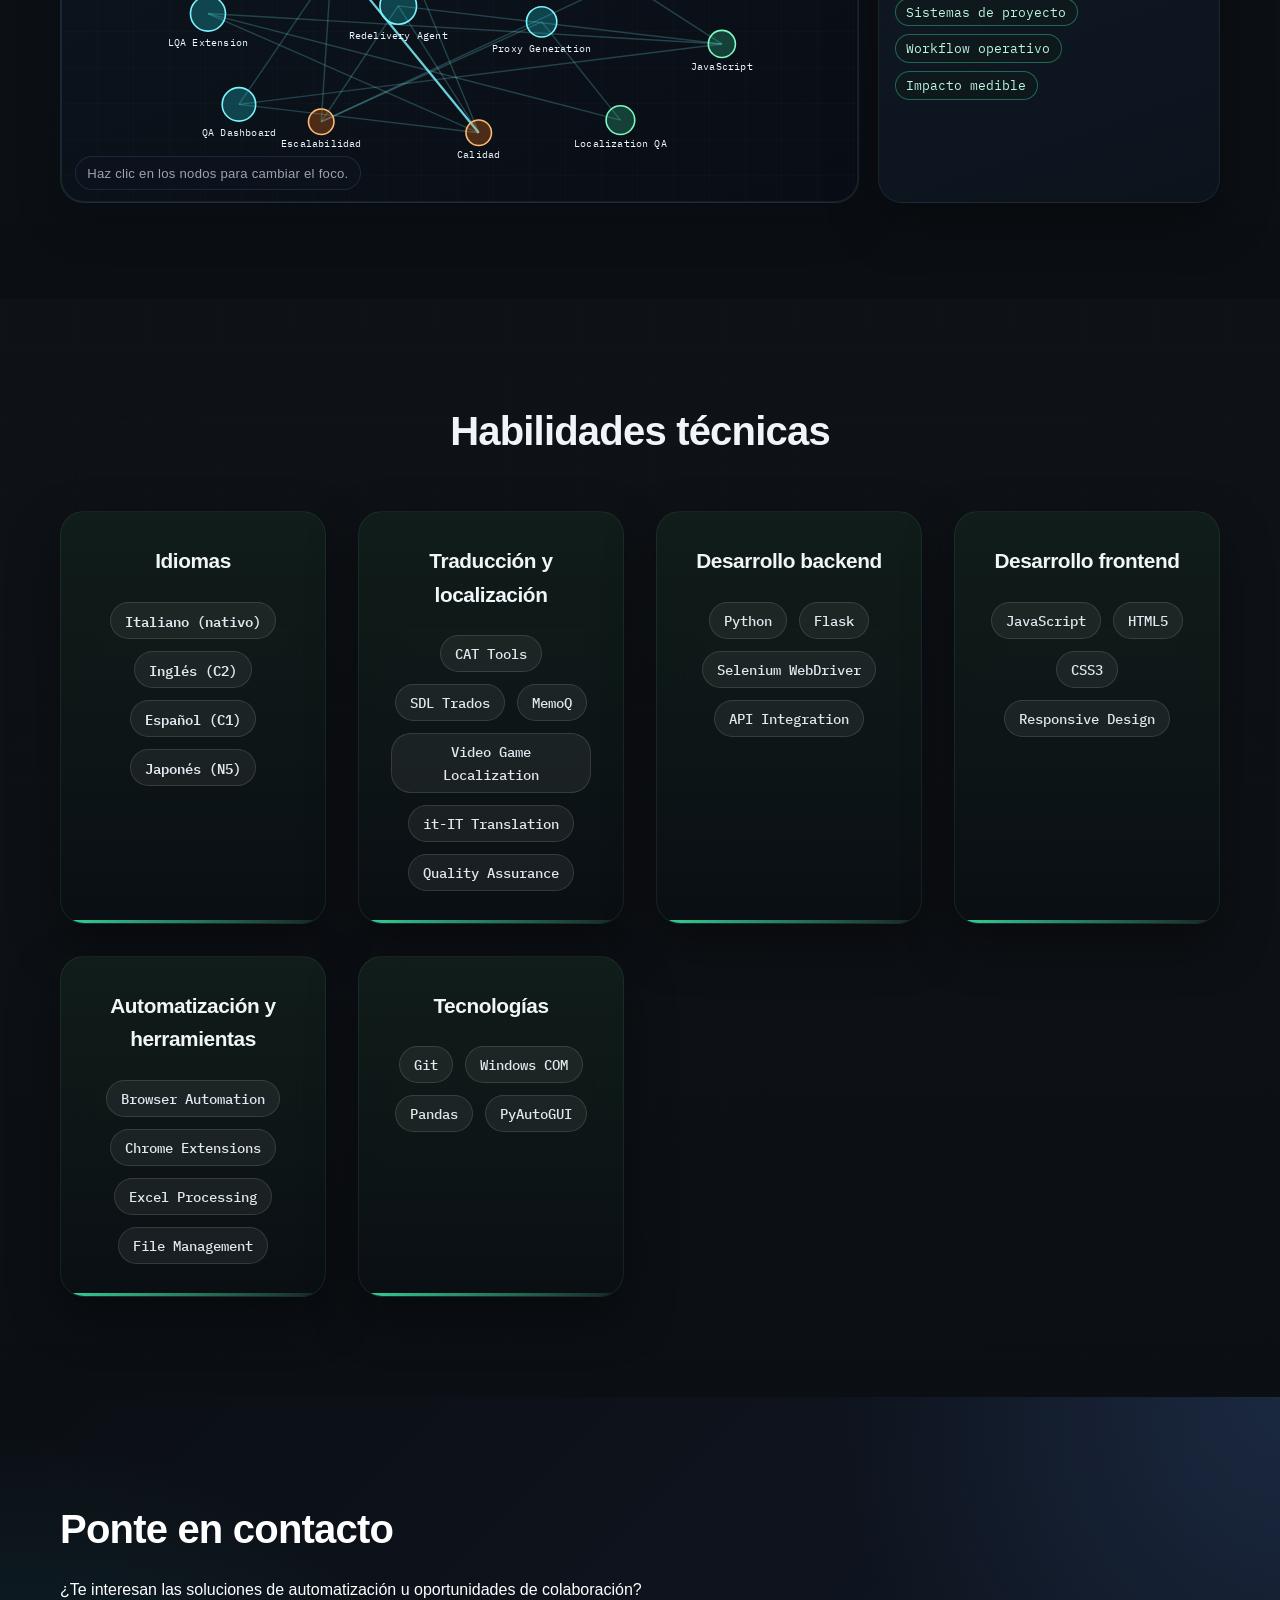
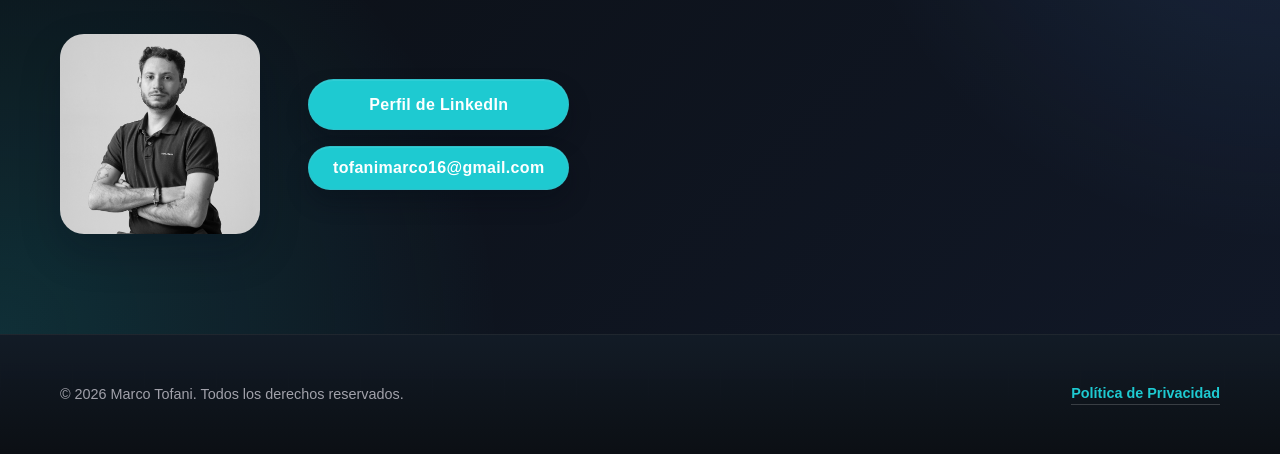
==== commit 818842e3: "Add files via upload" ====
--- a/es/index.html
+++ b/es/index.html
@@ -613,6 +613,48 @@
                     </div>
                 </div>
 
+                <div class="project-card" data-tech="automation web javascript excel">
+                    <div class="project-header">
+                        <h3 data-i18n="projects.capacity-timeslot-validator.cardTitle">Capacity Pools &amp; Timeslot Validator</h3>
+                    </div>
+                    <p data-i18n="projects.capacity-timeslot-validator.cardDesc">Herramienta client-side para validar capacity pools contra calendarios base semanales y excepciones por fecha desde reportes Excel/CSV.</p>
+                    <div class="project-features">
+                        <span>Excel/CSV Parsing</span>
+                        <span>Rule Overrides</span>
+                        <span>Smart Filters</span>
+                    </div>
+                    <div class="project-tech">
+                        <i class="fab fa-js"></i>
+                        <i class="fab fa-html5"></i>
+                        <i class="fas fa-file-excel"></i>
+                    </div>
+                    <div class="project-links">
+                        <button class="btn-demo" onclick="showProjectDetails('capacity-timeslot-validator')"
+                            data-i18n="projects.viewDetails">View Details</button>
+                    </div>
+                </div>
+
+                <div class="project-card" data-tech="automation web javascript">
+                    <div class="project-header">
+                        <h3 data-i18n="projects.qa-visual-dashboard.cardTitle">QA Tool Visual Dashboard</h3>
+                    </div>
+                    <p data-i18n="projects.qa-visual-dashboard.cardDesc">Dashboard analítica estática para cargar reportes QA localmente y explorar mismatch con filtros, patrones, notas y exportación CSV.</p>
+                    <div class="project-features">
+                        <span>Interactive Analytics</span>
+                        <span>Local Processing</span>
+                        <span>Notes &amp; CSV Export</span>
+                    </div>
+                    <div class="project-tech">
+                        <i class="fab fa-js"></i>
+                        <i class="fab fa-html5"></i>
+                        <i class="fas fa-chart-bar"></i>
+                    </div>
+                    <div class="project-links">
+                        <button class="btn-demo" onclick="showProjectDetails('qa-visual-dashboard')"
+                            data-i18n="projects.viewDetails">View Details</button>
+                    </div>
+                </div>
+
             </div>
         </div>
     </section>
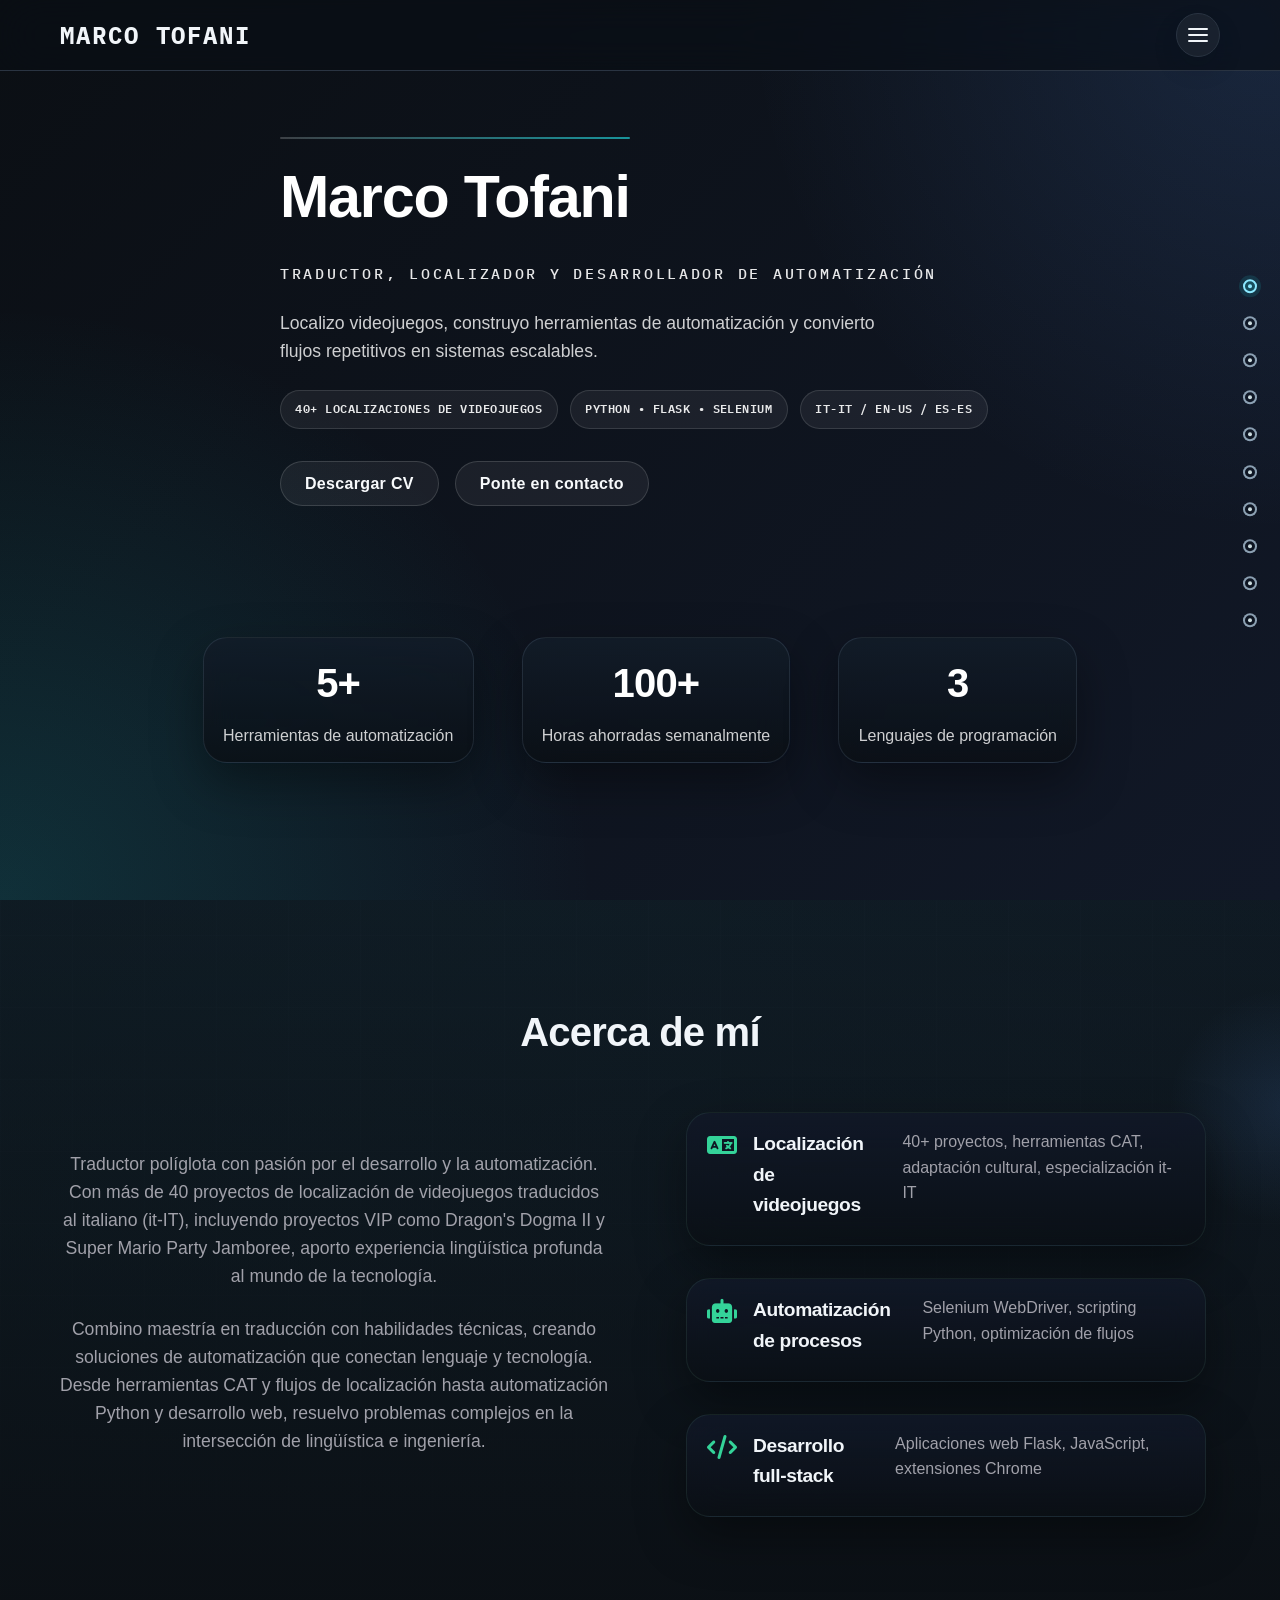
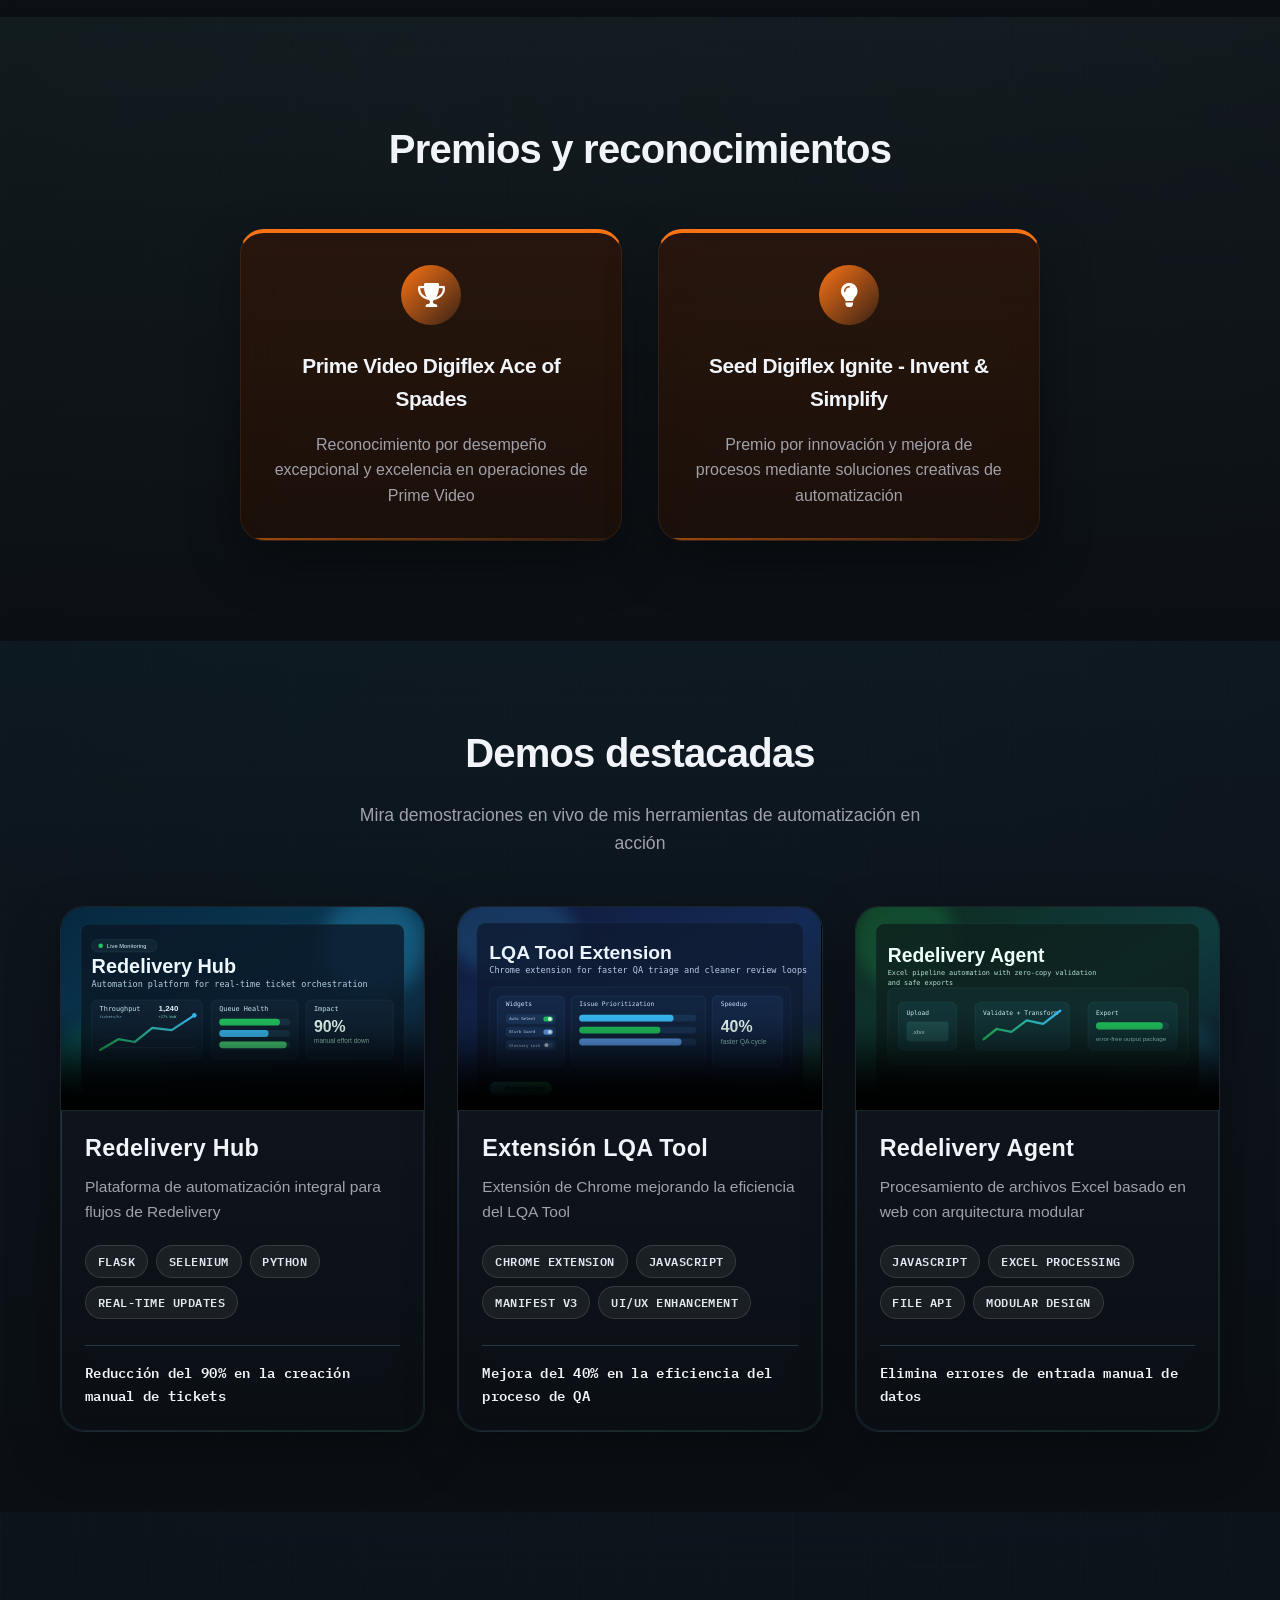
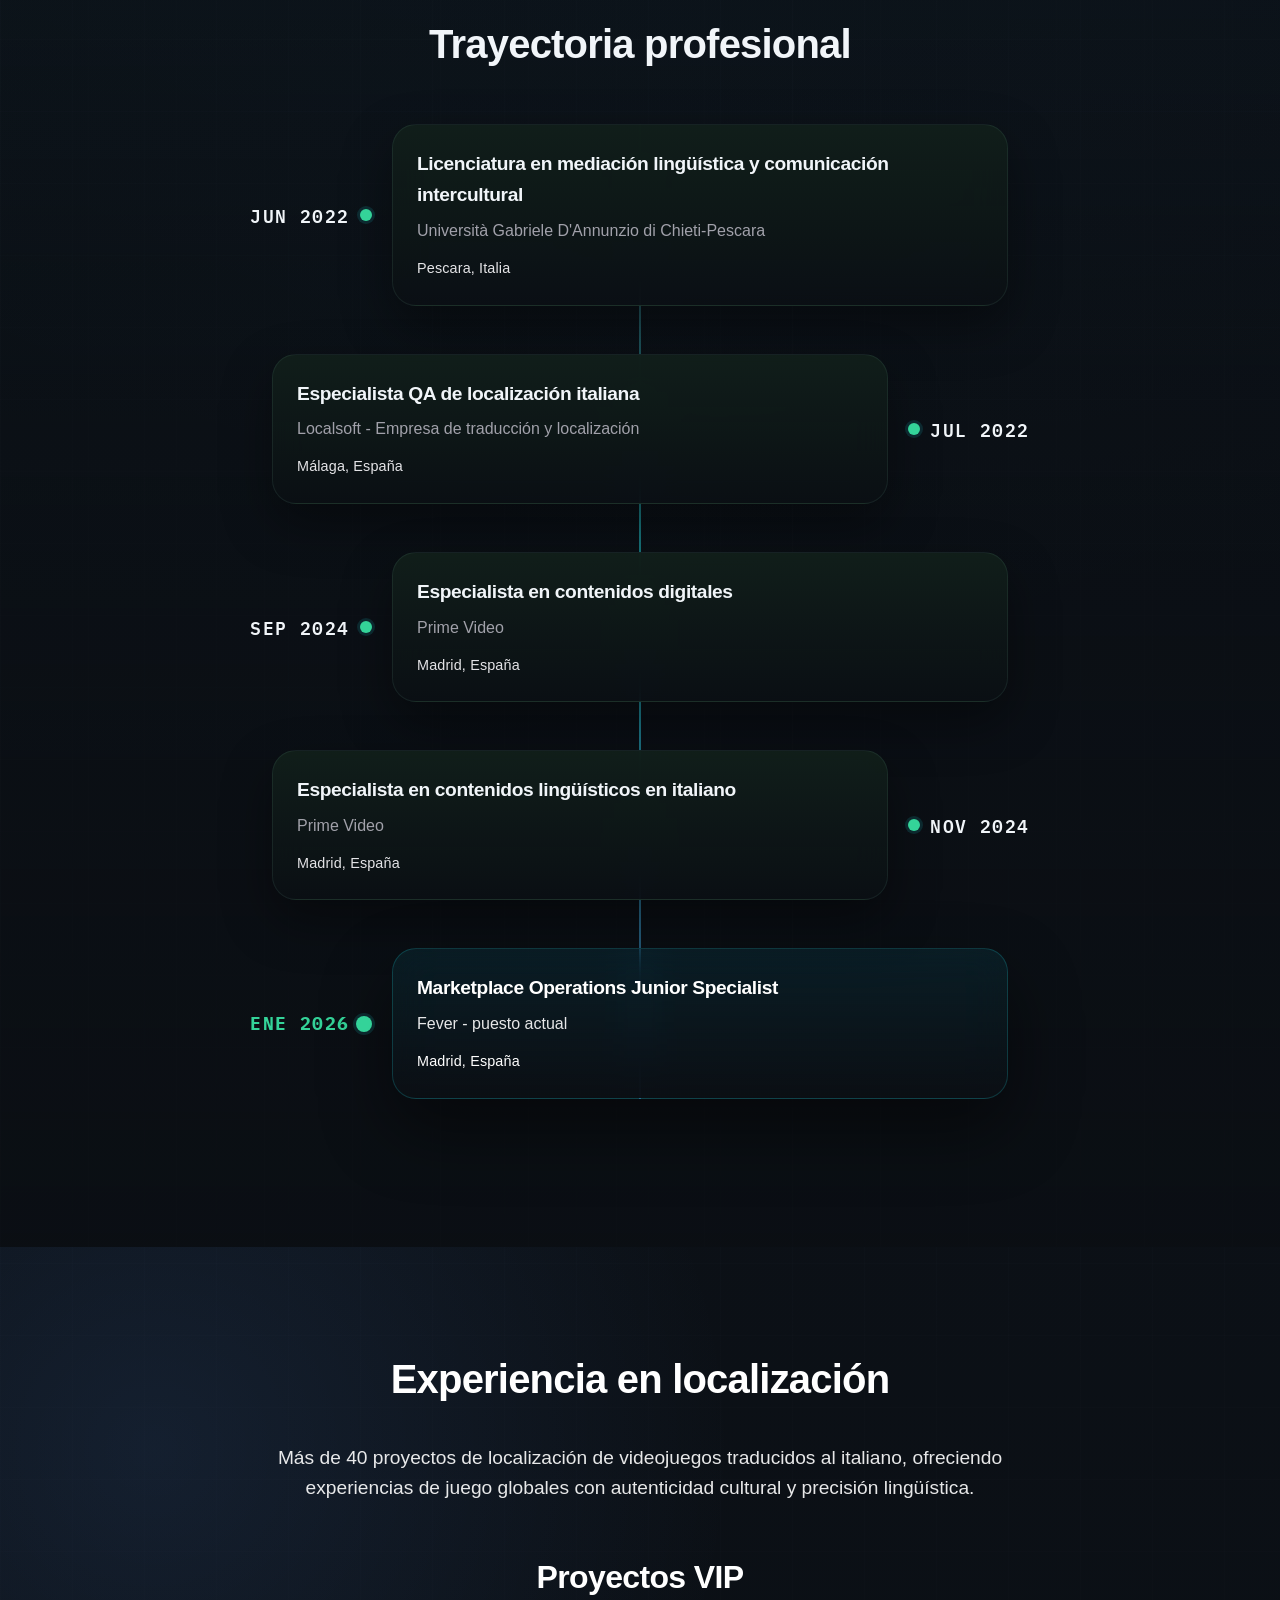
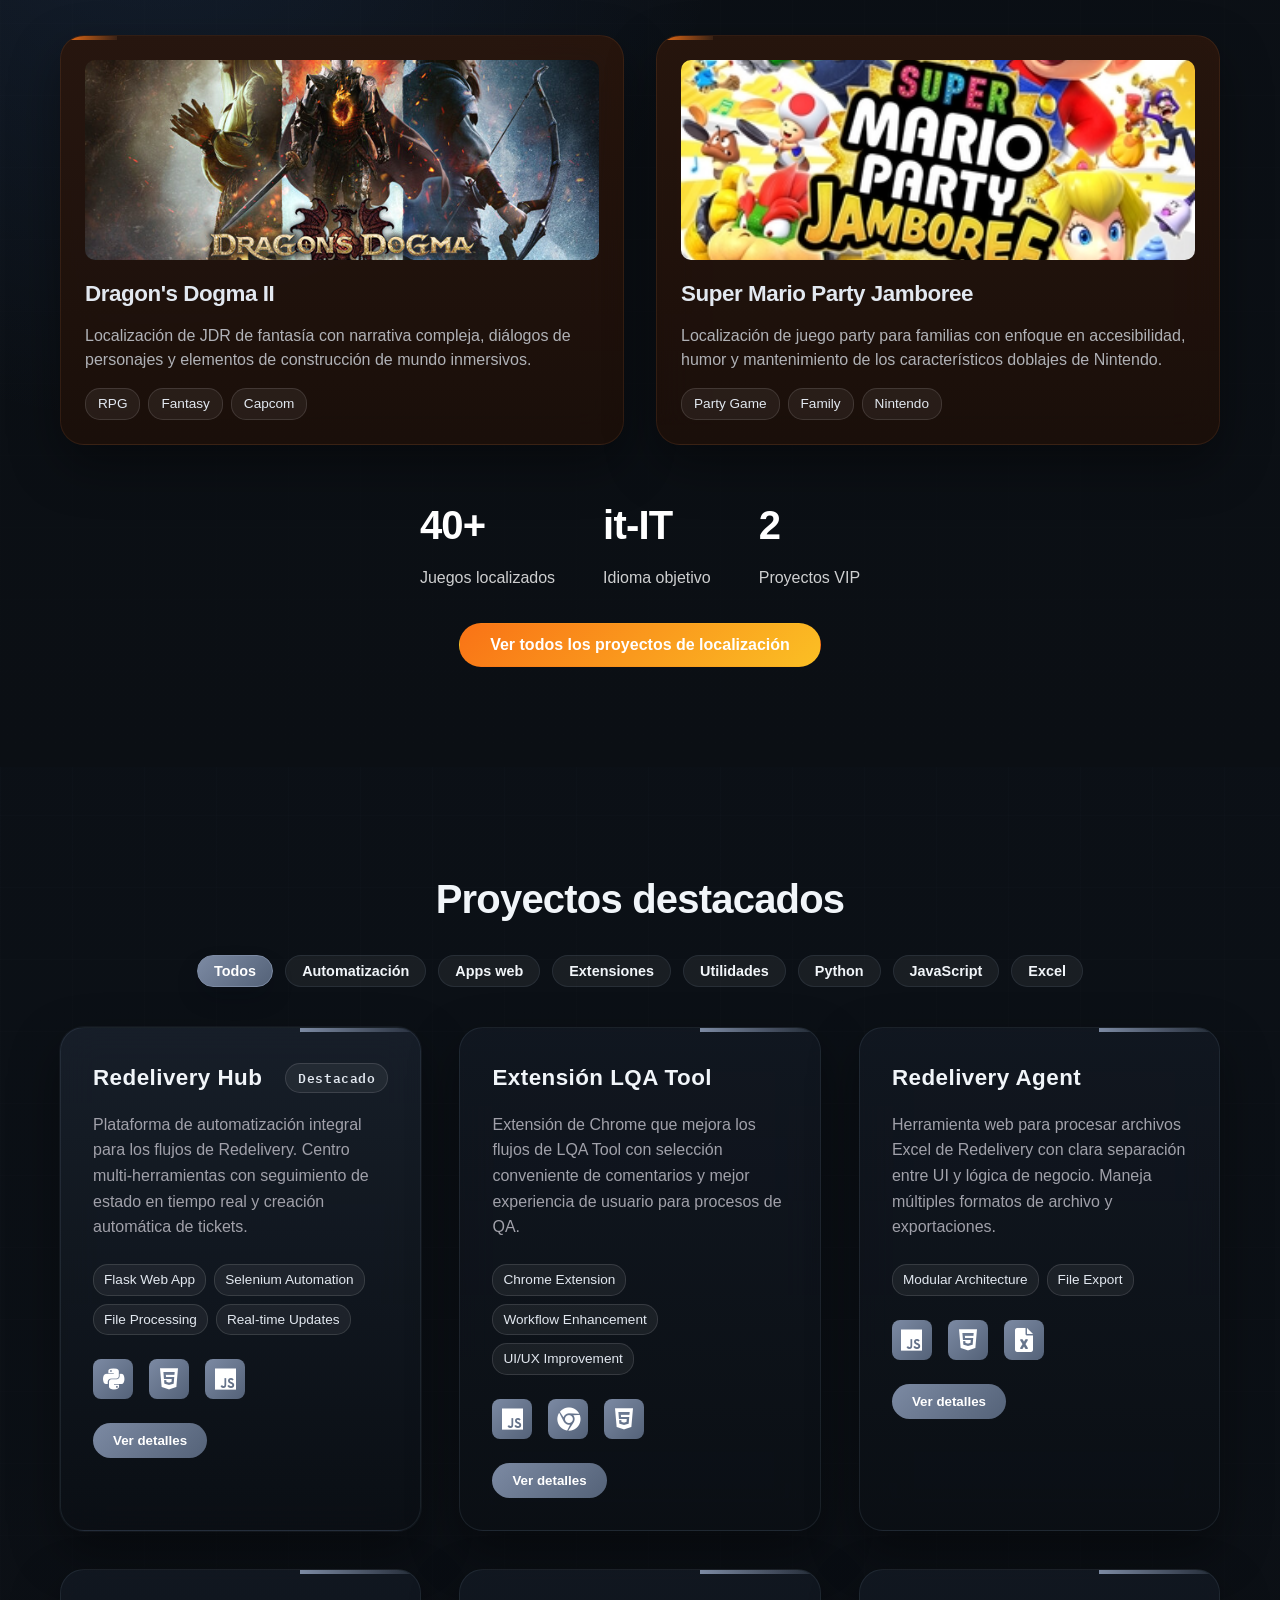
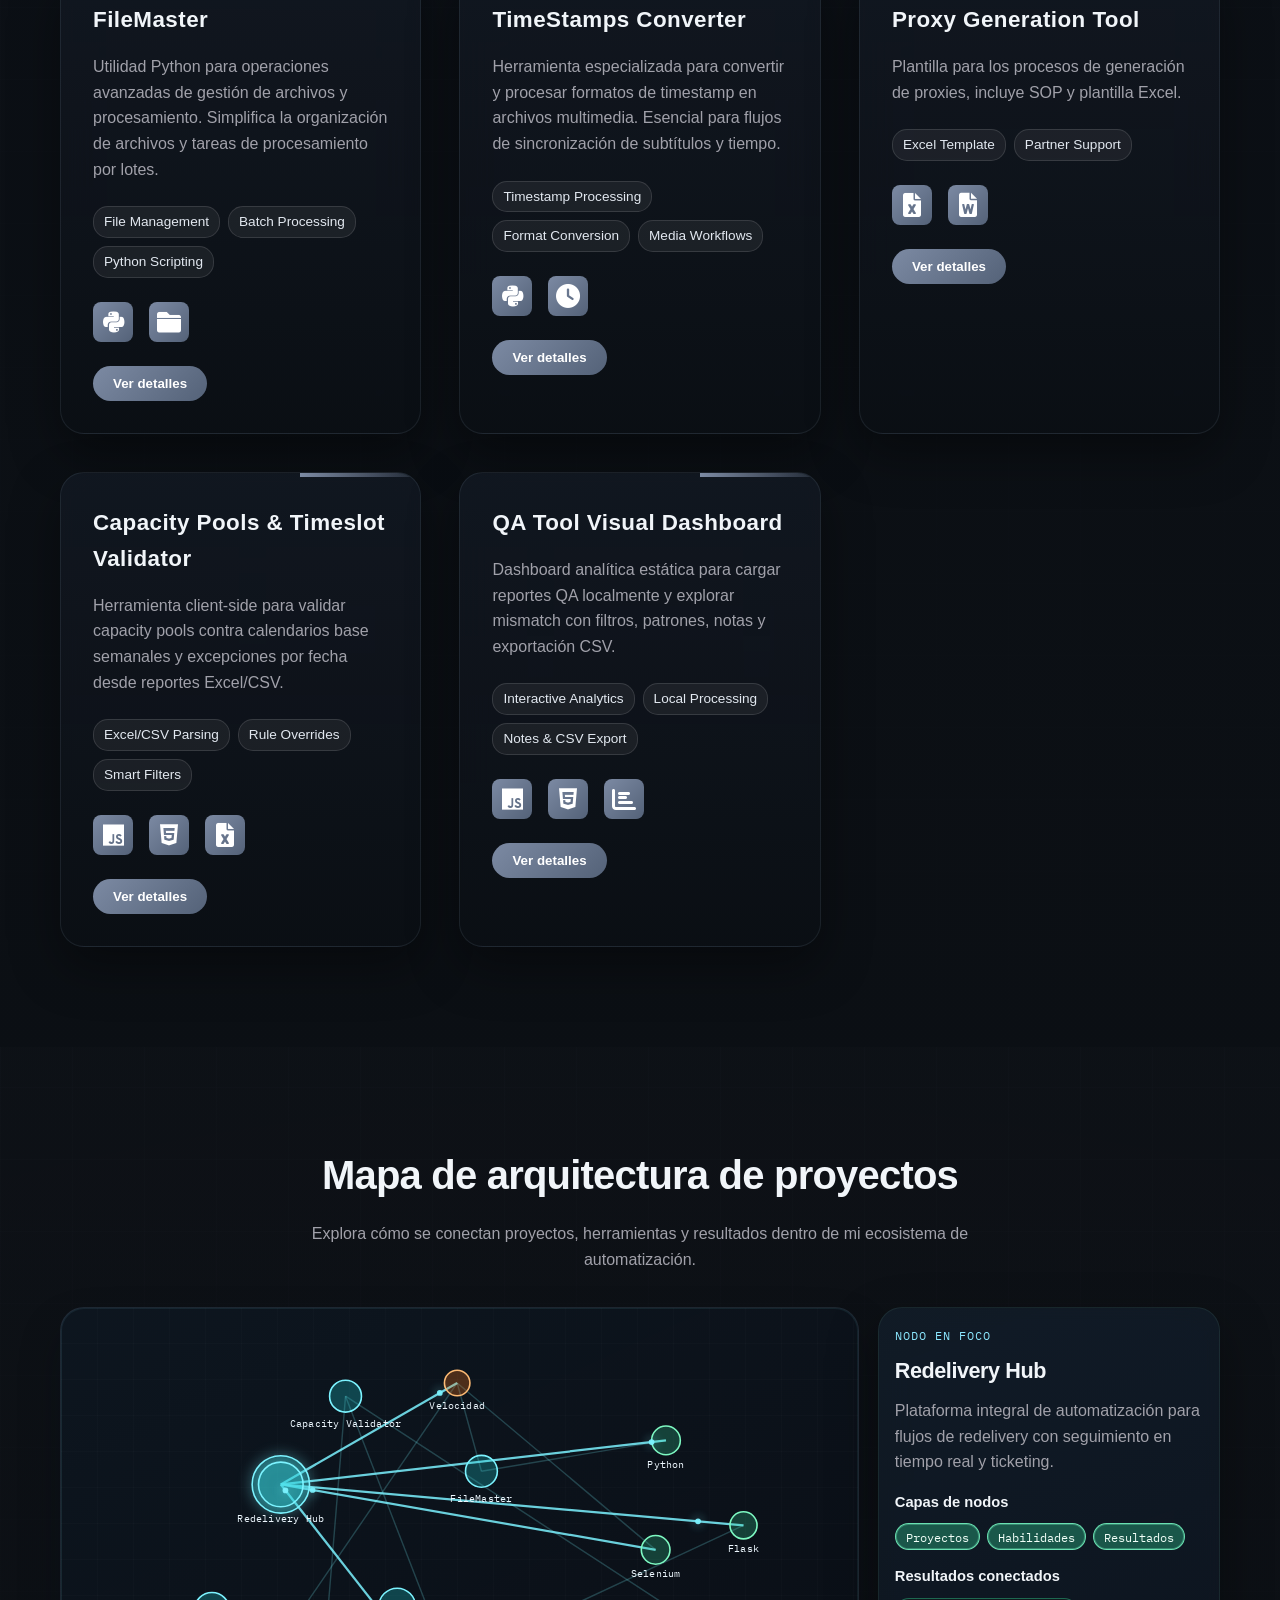
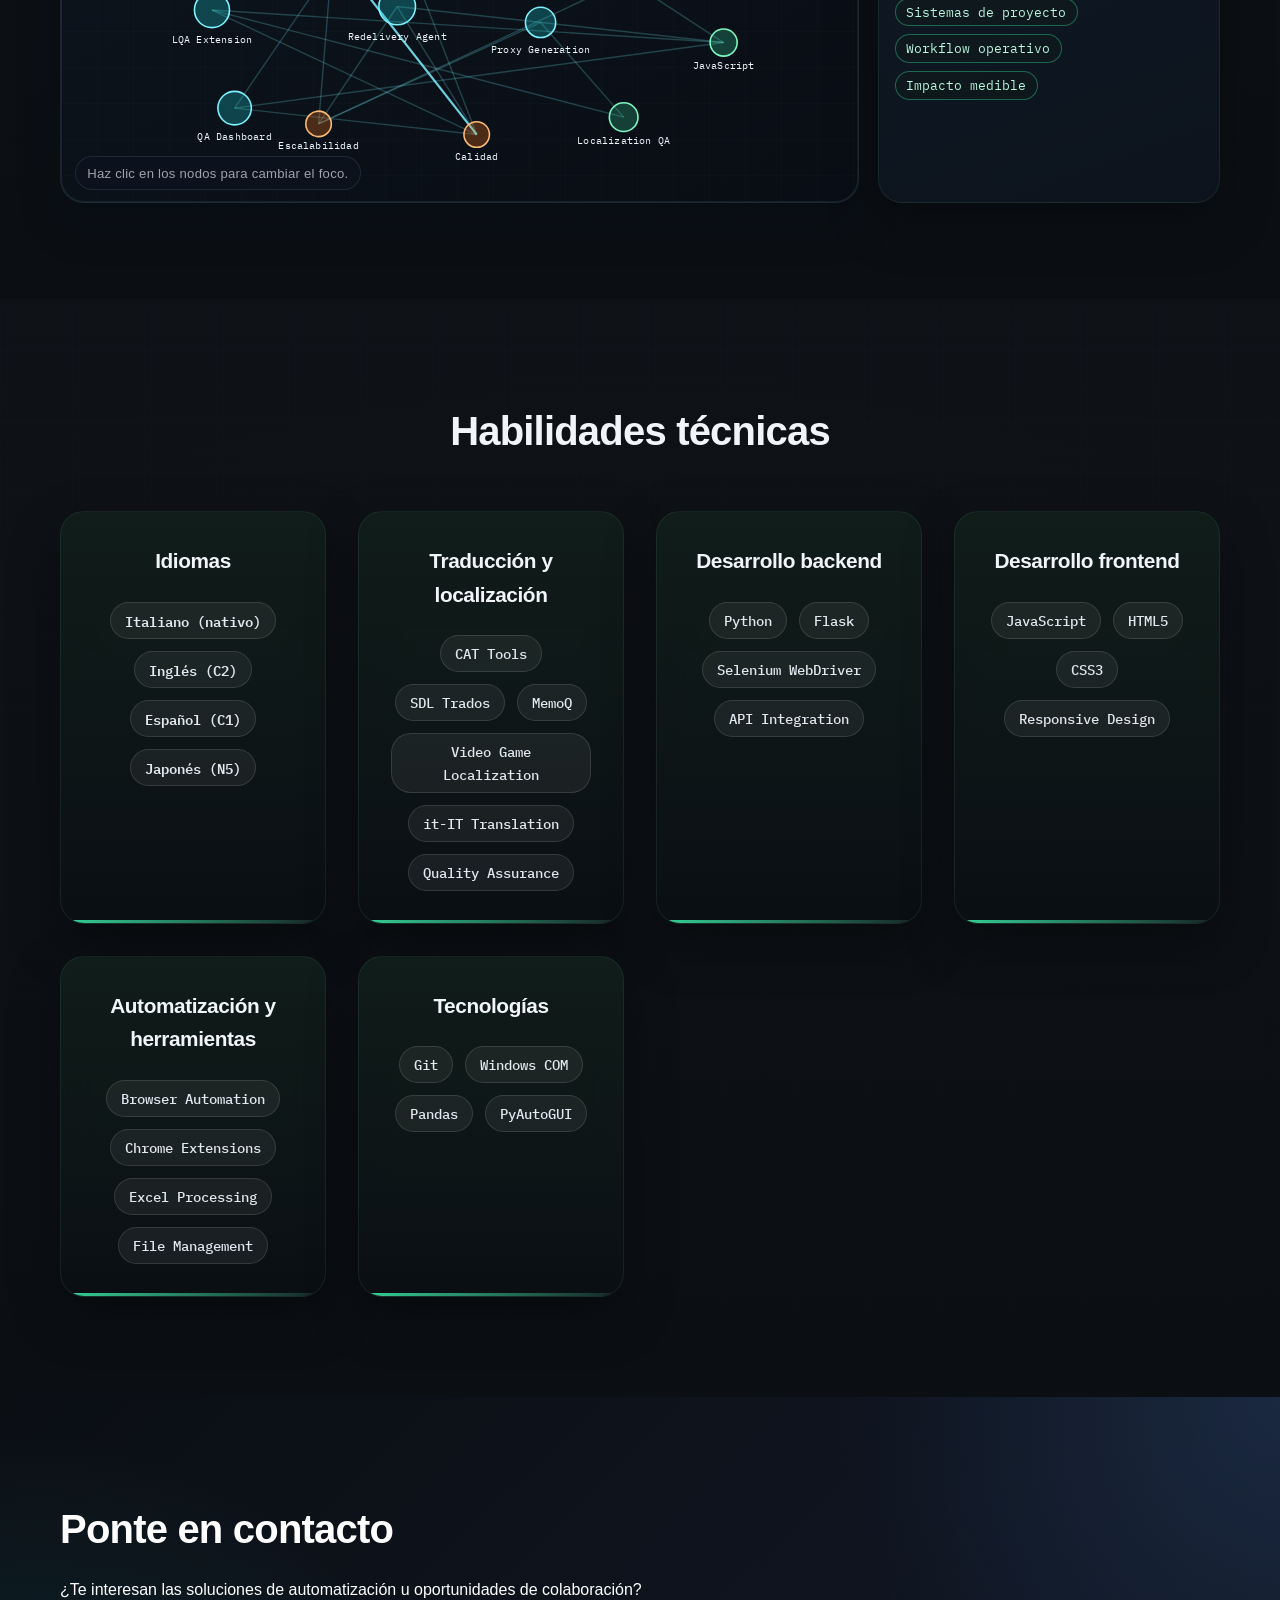
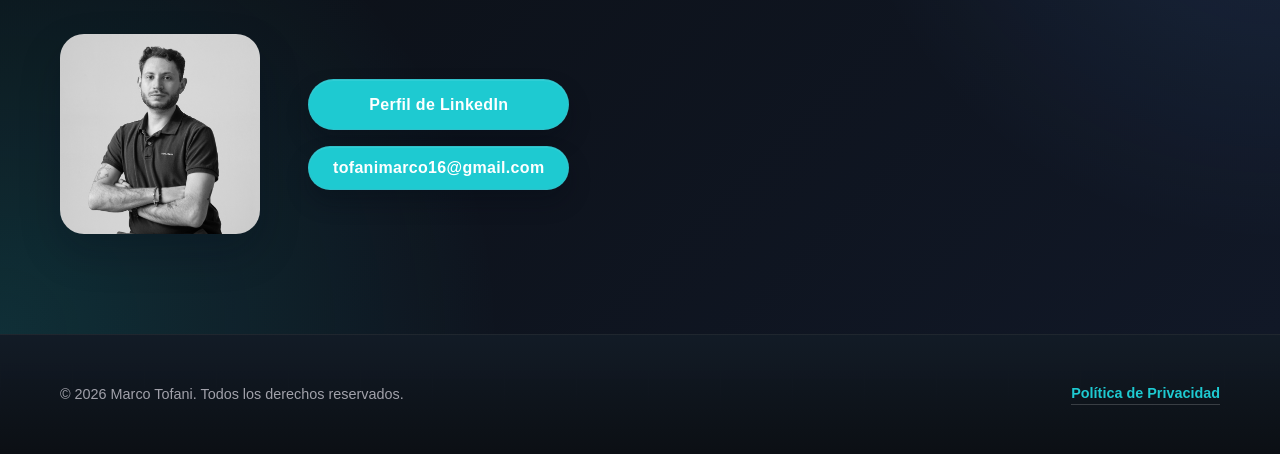
==== commit d32e792c: "Add files via upload" ====
--- a/es/index.html
+++ b/es/index.html
@@ -156,13 +156,16 @@
     <section id="home" class="hero">
         <div class="hero-content">
             <h1>Marco Tofani</h1>
-            <h2 data-i18n="hero.subtitle">Polyglot Translator & Developer</h2>
-            <p data-i18n="hero.lead">Polyglot translator with a passion for development, building intelligent automation
-                solutions to bridge language and technology</p>
+            <h2 data-i18n="hero.subtitle">Traductor, localizador y desarrollador de automatización</h2>
+            <p data-i18n="hero.lead">Localizo videojuegos, construyo herramientas de automatización y convierto flujos repetitivos en sistemas escalables.</p>
+            <div class="hero-meta" aria-label="Key strengths">
+                <span class="hero-badge" data-i18n="hero.badge1">40+ localizaciones de videojuegos</span>
+                <span class="hero-badge" data-i18n="hero.badge2">Python • Flask • Selenium</span>
+                <span class="hero-badge" data-i18n="hero.badge3">it-IT / en-US / es-ES</span>
+            </div>
             <div class="hero-buttons">
-                <a href="Marco Tofani_Resume.pdf" class="btn-secondary" download data-i18n="btn.downloadResume">Download
-                    Resume</a>
-                <a href="#contact" class="btn-secondary" data-i18n="btn.getInTouch">Get In Touch</a>
+                <a href="Marco Tofani_Resume.pdf" class="btn-secondary" download target="_blank" rel="noopener noreferrer" data-i18n="btn.downloadResume">Descargar CV</a>
+                <a href="#contact" class="btn-secondary" data-i18n="btn.getInTouch">Ponte en contacto</a>
             </div>
         </div>
         <div class="hero-stats">
@@ -249,7 +252,7 @@
             <div class="demos-grid">
                 <div class="demo-card">
                     <div class="demo-video">
-                        <video controls playsinline preload="metadata" poster="poster-redelivery-hub.svg"
+                        <video controls playsinline preload="none" poster="poster-redelivery-hub.svg"
                             data-poster-svg="poster-redelivery-hub.svg" data-poster-title="Redelivery Hub"
                             data-poster-subtitle="Automation platform · Flask · Selenium"
                             data-poster-impact="Real-time monitoring & ticketing" data-poster-accent1="#22c55e"
@@ -277,7 +280,7 @@
 
                 <div class="demo-card">
                     <div class="demo-video">
-                        <video controls playsinline preload="metadata" poster="poster-lqa-extension.svg"
+                        <video controls playsinline preload="none" poster="poster-lqa-extension.svg"
                             data-poster-svg="poster-lqa-extension.svg" data-poster-title="LQA Tool Extension"
                             data-poster-subtitle="Chrome Extension · Workflow enhancements · Manifest V3"
                             data-poster-impact="UI enhancements & QA speedup" data-poster-accent1="#38bdf8"
@@ -305,7 +308,7 @@
 
                 <div class="demo-card">
                     <div class="demo-video">
-                        <video controls playsinline preload="metadata" poster="poster-redelivery-agent.svg"
+                        <video controls playsinline preload="none" poster="poster-redelivery-agent.svg"
                             data-poster-svg="poster-redelivery-agent.svg" data-poster-title="Redelivery Agent"
                             data-poster-subtitle="Web-based Excel processing · Modular JS · File API"
                             data-poster-impact="Data validation & error-free exports" data-poster-accent1="#22c55e"
@@ -765,8 +768,8 @@
                     </div>
                 </div>
                 <div class="contact-info">
-                    <a href="https://www.linkedin.com/in/marco-tofani/" class="contact-link"
-                        data-i18n="contact.linkedin">
+                    <a href="https://www.linkedin.com/in/marco-tofani/" class="contact-link" target="_blank"
+                        rel="noopener noreferrer" data-i18n="contact.linkedin">
                         <i class="fab fa-linkedin"></i>
                     </a>
                     <button id="contact-form-btn" class="contact-link" data-i18n="contact.email">
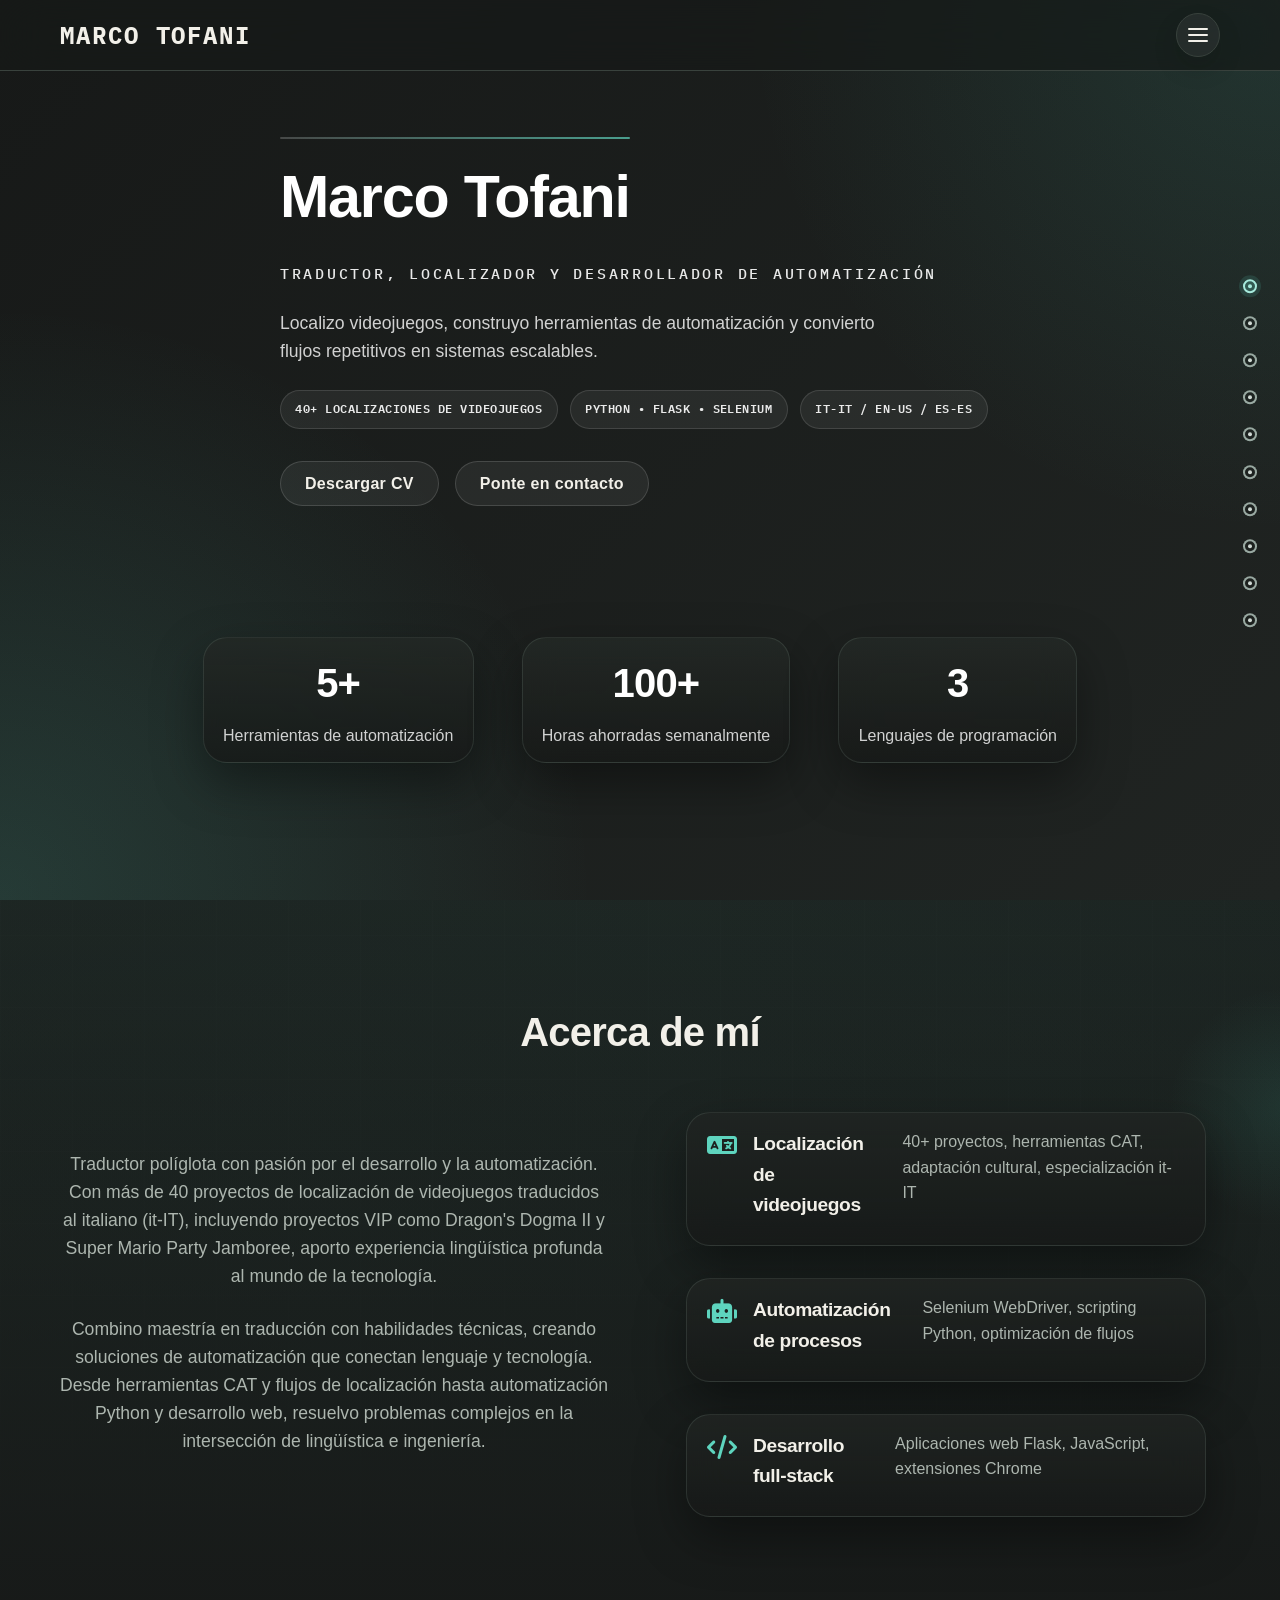
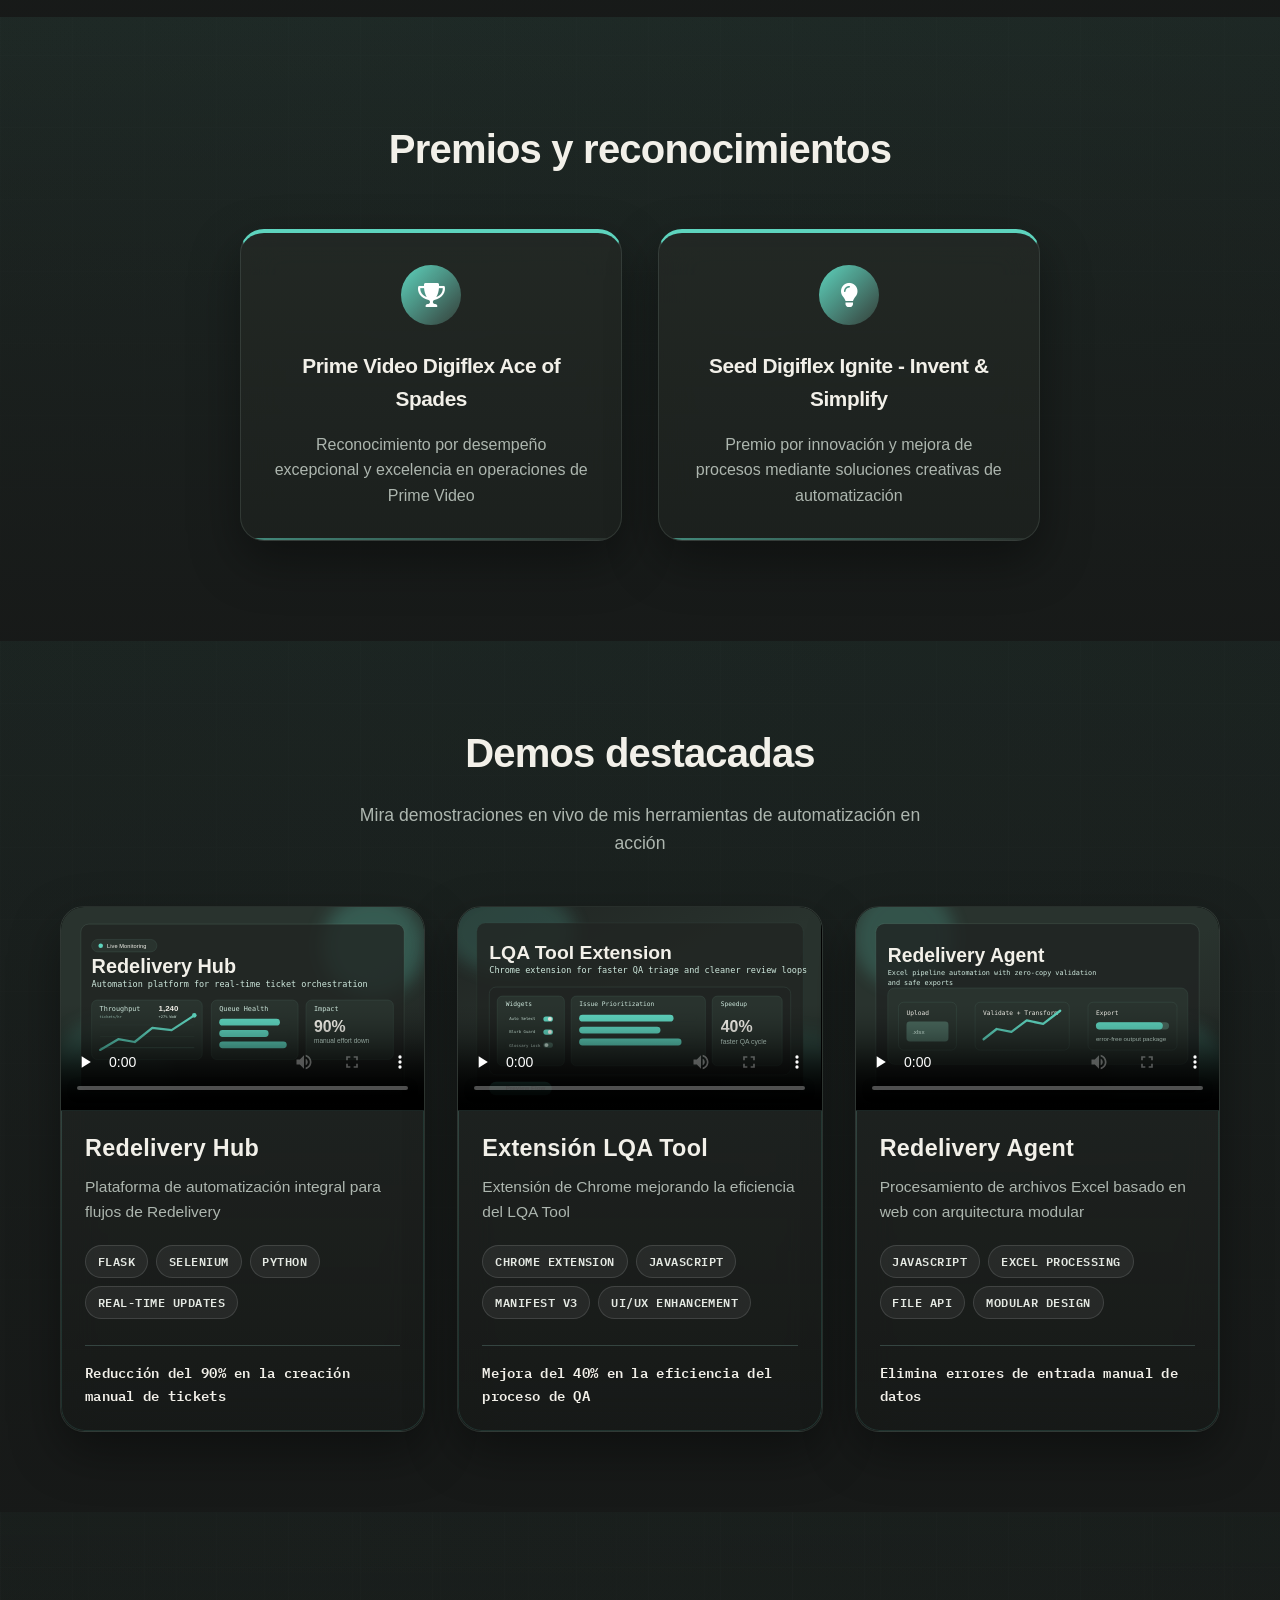
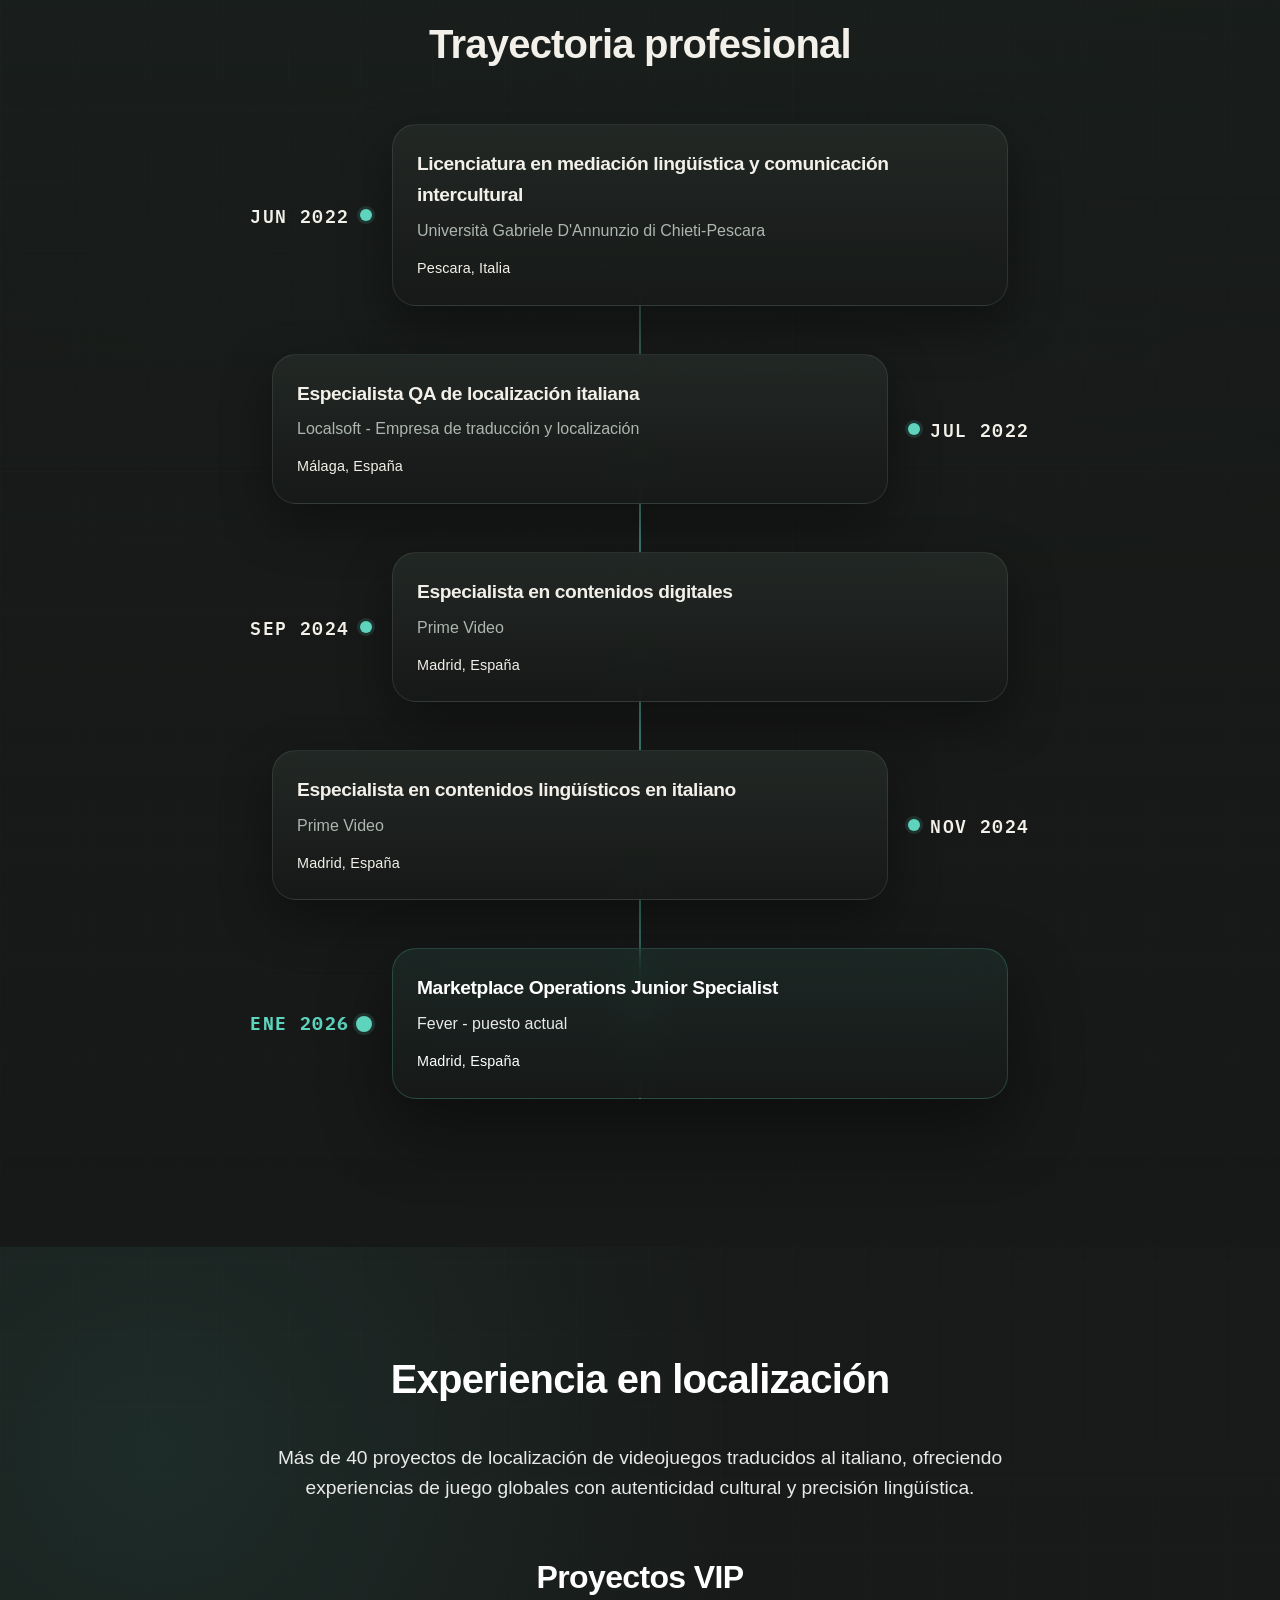
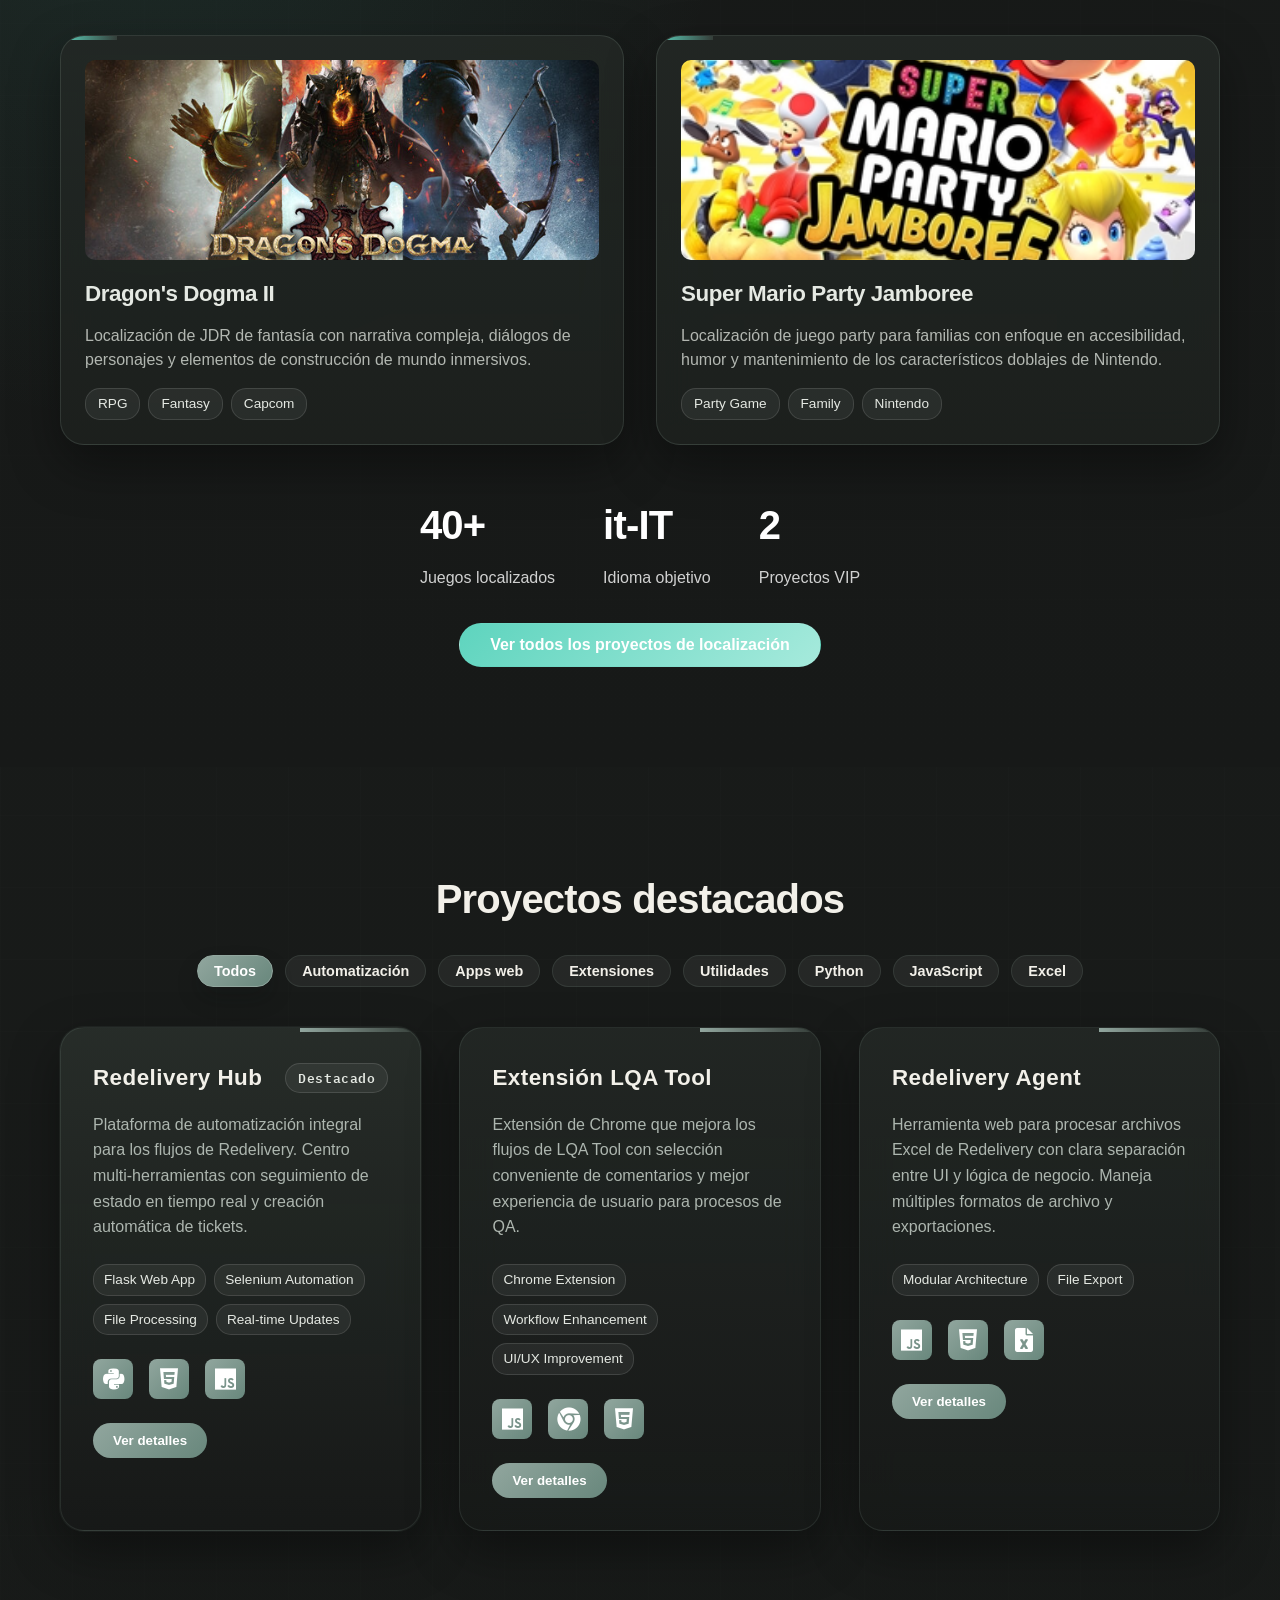
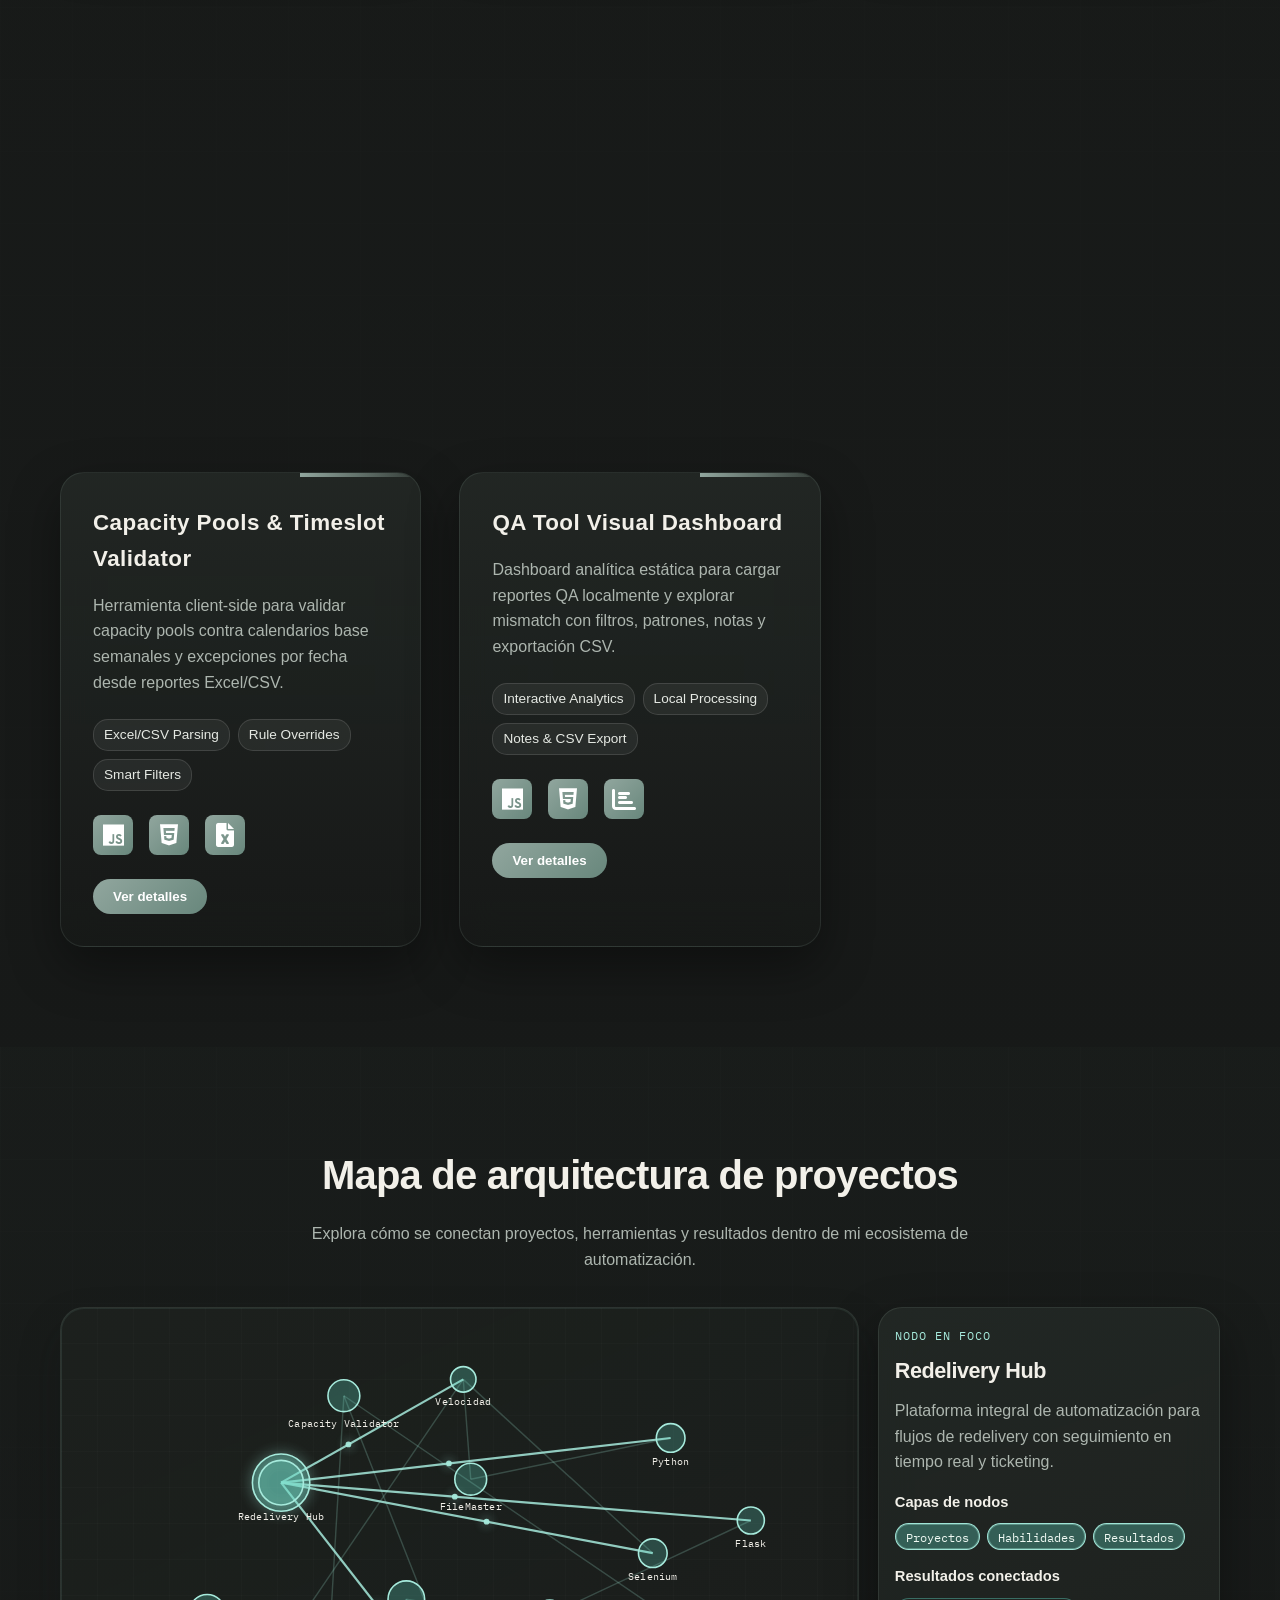
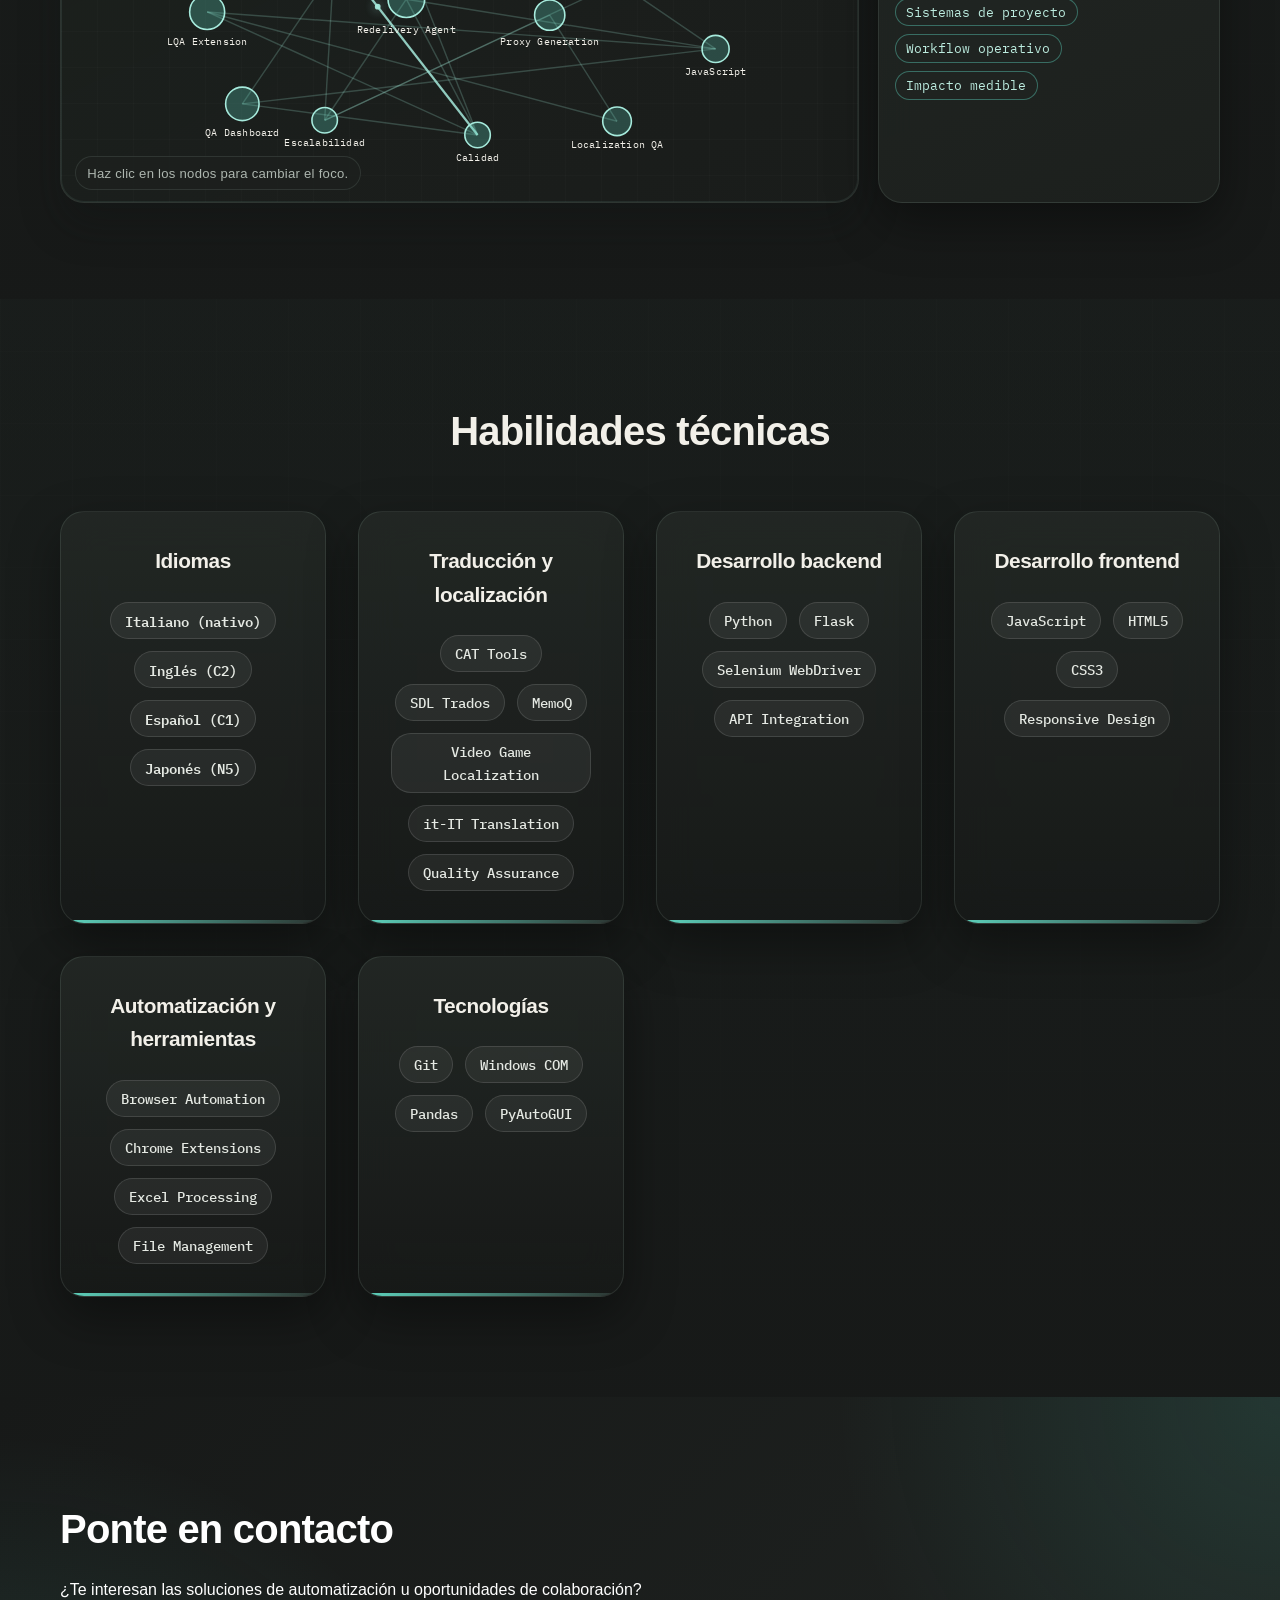
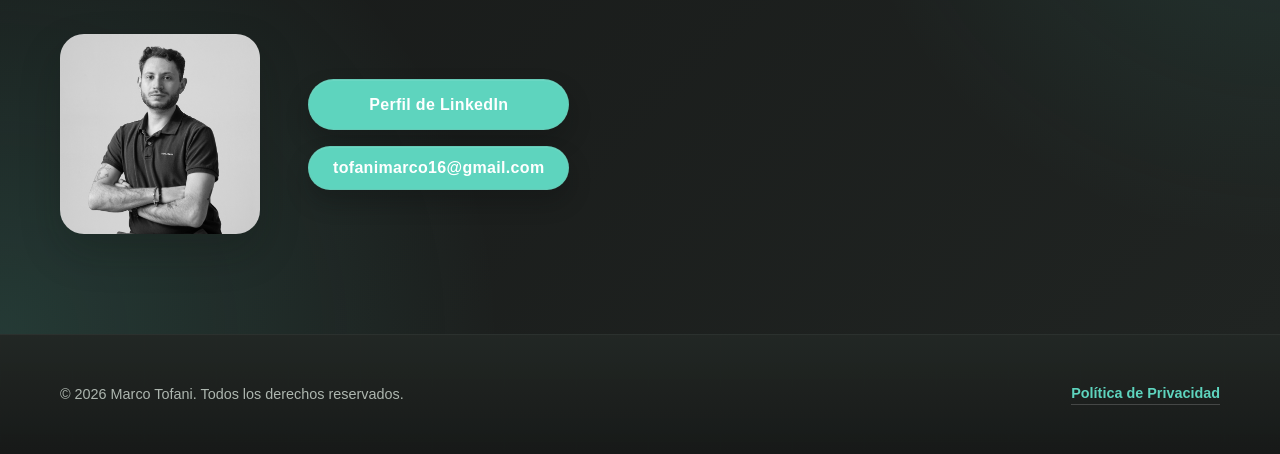
==== commit 0497e102: "Add files via upload" ====
--- a/es/index.html
+++ b/es/index.html
@@ -17,10 +17,10 @@
     <link rel="alternate" hreflang="it" href="https://marcotof.github.io/it/">
     <link rel="alternate" hreflang="es" href="https://marcotof.github.io/es/">
     <link rel="alternate" hreflang="x-default" href="https://marcotof.github.io/">
-    <link rel="icon" href="/favicon.ico?v=20260311" sizes="any">
-    <link rel="shortcut icon" href="/favicon.ico?v=20260311">
-    <link rel="icon" type="image/svg+xml" href="/favicon/favicon.svg?v=20260311">
-    <link rel="icon" type="image/png" sizes="96x96" href="/favicon/favicon-96x96.png?v=20260311">
+    <link rel="icon" href="/favicon/favicon.ico?v=20261012" sizes="any">
+    <link rel="shortcut icon" href="/favicon/favicon.ico?v=20261012">
+    <link rel="icon" type="image/svg+xml" href="/favicon/favicon.svg?v=20261012">
+    <link rel="icon" type="image/png" sizes="96x96" href="/favicon/favicon-96x96.png?v=20261012">
     <link rel="preconnect" href="https://fonts.googleapis.com" crossorigin>
     <link rel="preconnect" href="https://fonts.gstatic.com" crossorigin>
 
@@ -255,8 +255,8 @@
                         <video controls playsinline preload="none" poster="poster-redelivery-hub.svg"
                             data-poster-svg="poster-redelivery-hub.svg" data-poster-title="Redelivery Hub"
                             data-poster-subtitle="Automation platform · Flask · Selenium"
-                            data-poster-impact="Real-time monitoring & ticketing" data-poster-accent1="#22c55e"
-                            data-poster-accent2="#38bdf8" data-poster-btn1="Demo Preview" data-poster-btn2="Track"
+                            data-poster-impact="Real-time monitoring & ticketing" data-poster-accent1="#5ed4be"
+                            data-poster-accent2="#49bca6" data-poster-btn1="Demo Preview" data-poster-btn2="Track"
                             data-poster-left="Status Tracker">
                             <source src="demo-redelivery-hub.mp4" type="video/mp4">
                             Your browser does not support the video tag.
@@ -283,8 +283,8 @@
                         <video controls playsinline preload="none" poster="poster-lqa-extension.svg"
                             data-poster-svg="poster-lqa-extension.svg" data-poster-title="LQA Tool Extension"
                             data-poster-subtitle="Chrome Extension · Workflow enhancements · Manifest V3"
-                            data-poster-impact="UI enhancements & QA speedup" data-poster-accent1="#38bdf8"
-                            data-poster-accent2="#22c55e" data-poster-btn1="Select" data-poster-btn2="Blurb"
+                            data-poster-impact="UI enhancements & QA speedup" data-poster-accent1="#49bca6"
+                            data-poster-accent2="#5ed4be" data-poster-btn1="Select" data-poster-btn2="Blurb"
                             data-poster-left="QA Speedup">
                             <source src="demo-lqa-extension.mp4" type="video/mp4">
                             Your browser does not support the video tag.
@@ -311,8 +311,8 @@
                         <video controls playsinline preload="none" poster="poster-redelivery-agent.svg"
                             data-poster-svg="poster-redelivery-agent.svg" data-poster-title="Redelivery Agent"
                             data-poster-subtitle="Web-based Excel processing · Modular JS · File API"
-                            data-poster-impact="Data validation & error-free exports" data-poster-accent1="#22c55e"
-                            data-poster-accent2="#38bdf8" data-poster-btn1="Upload" data-poster-btn2="Export"
+                            data-poster-impact="Data validation & error-free exports" data-poster-accent1="#5ed4be"
+                            data-poster-accent2="#49bca6" data-poster-btn1="Upload" data-poster-btn2="Export"
                             data-poster-left="Data Validation">
                             <source src="demo-redelivery-agent.mp4" type="video/mp4">
                             Your browser does not support the video tag.
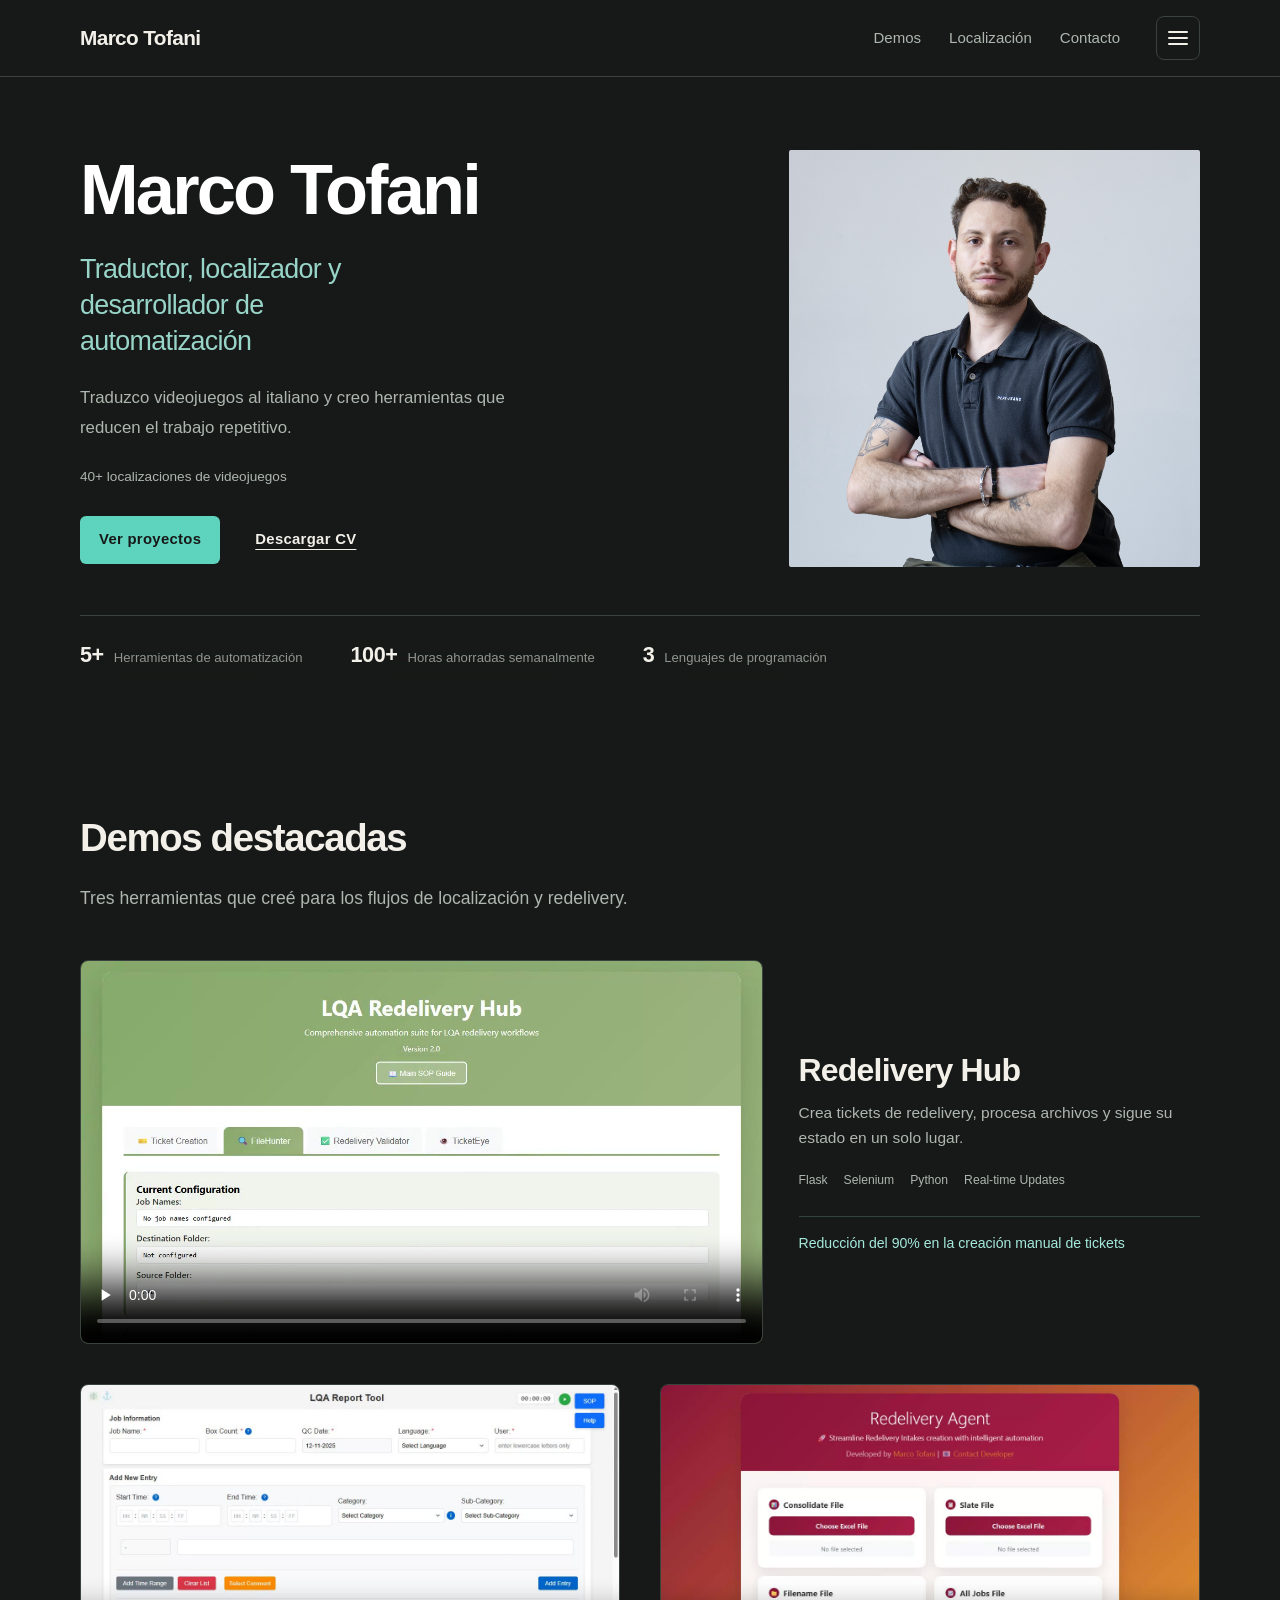
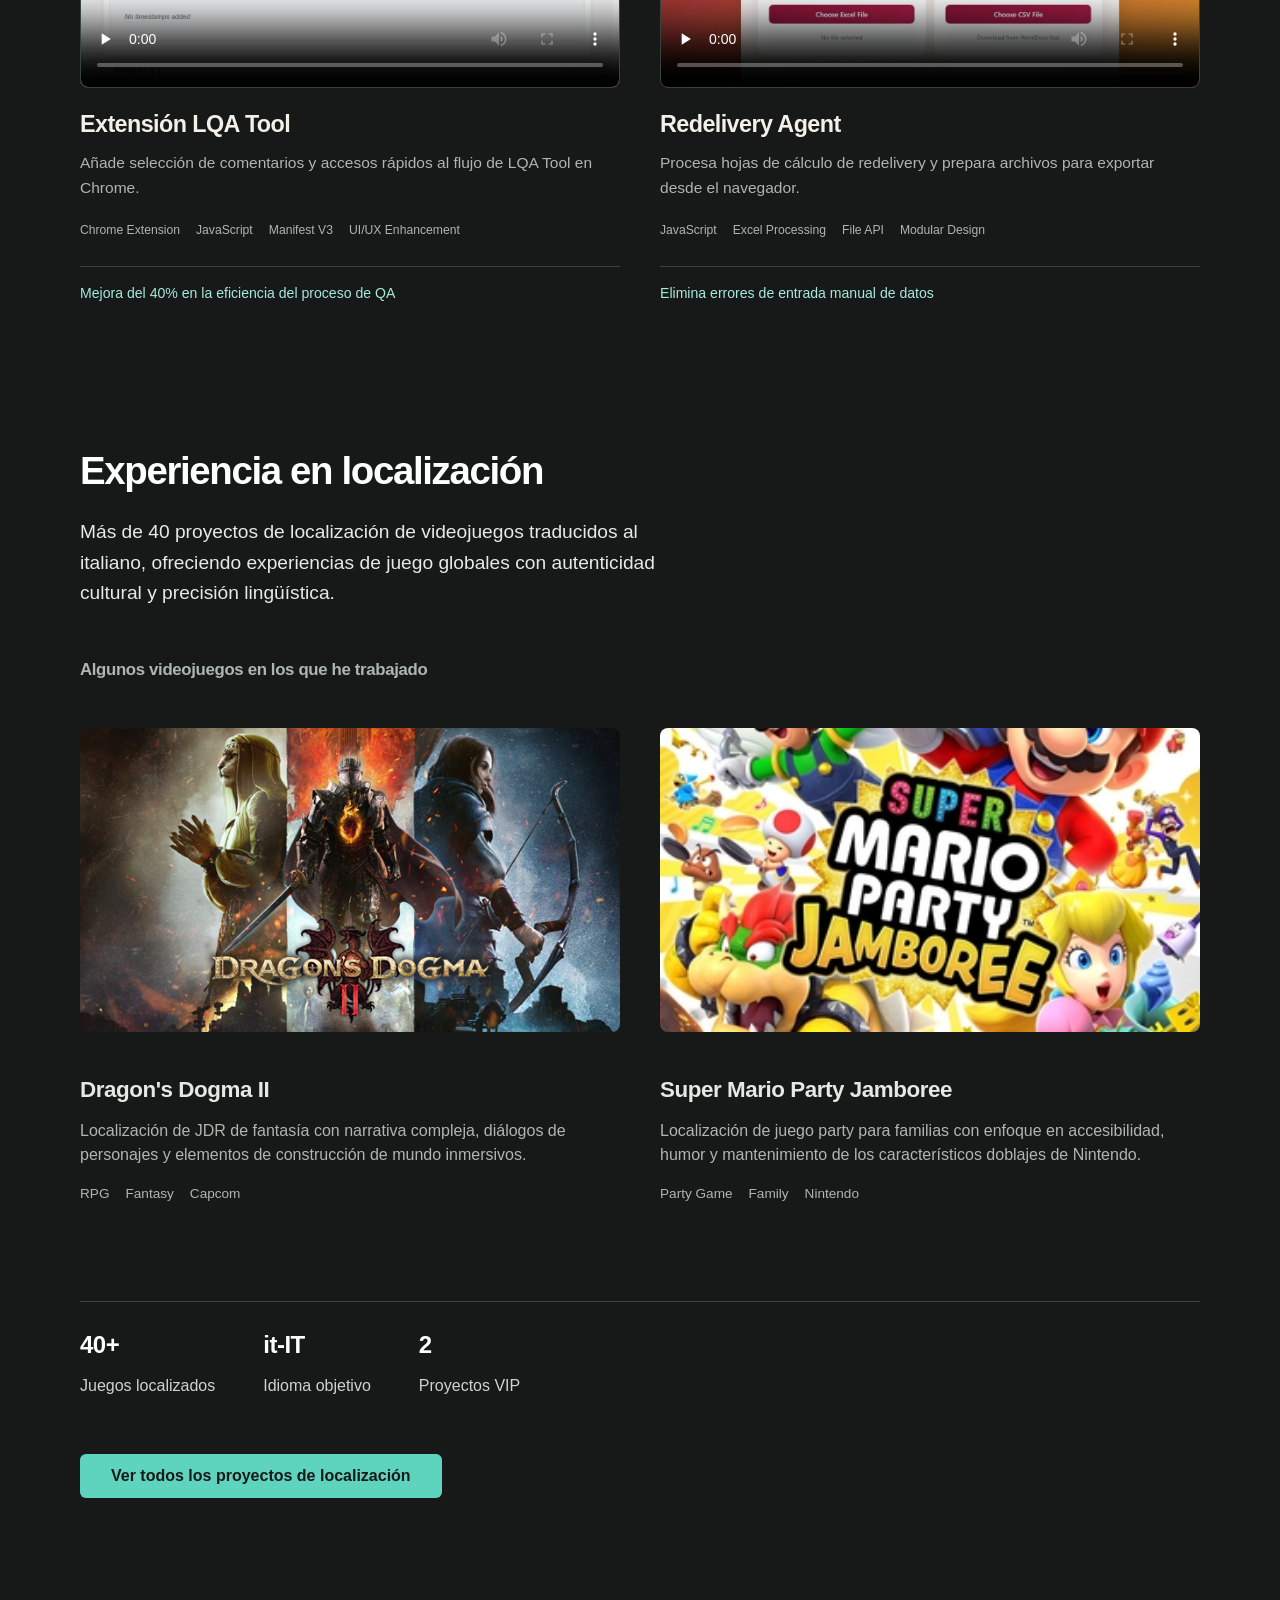
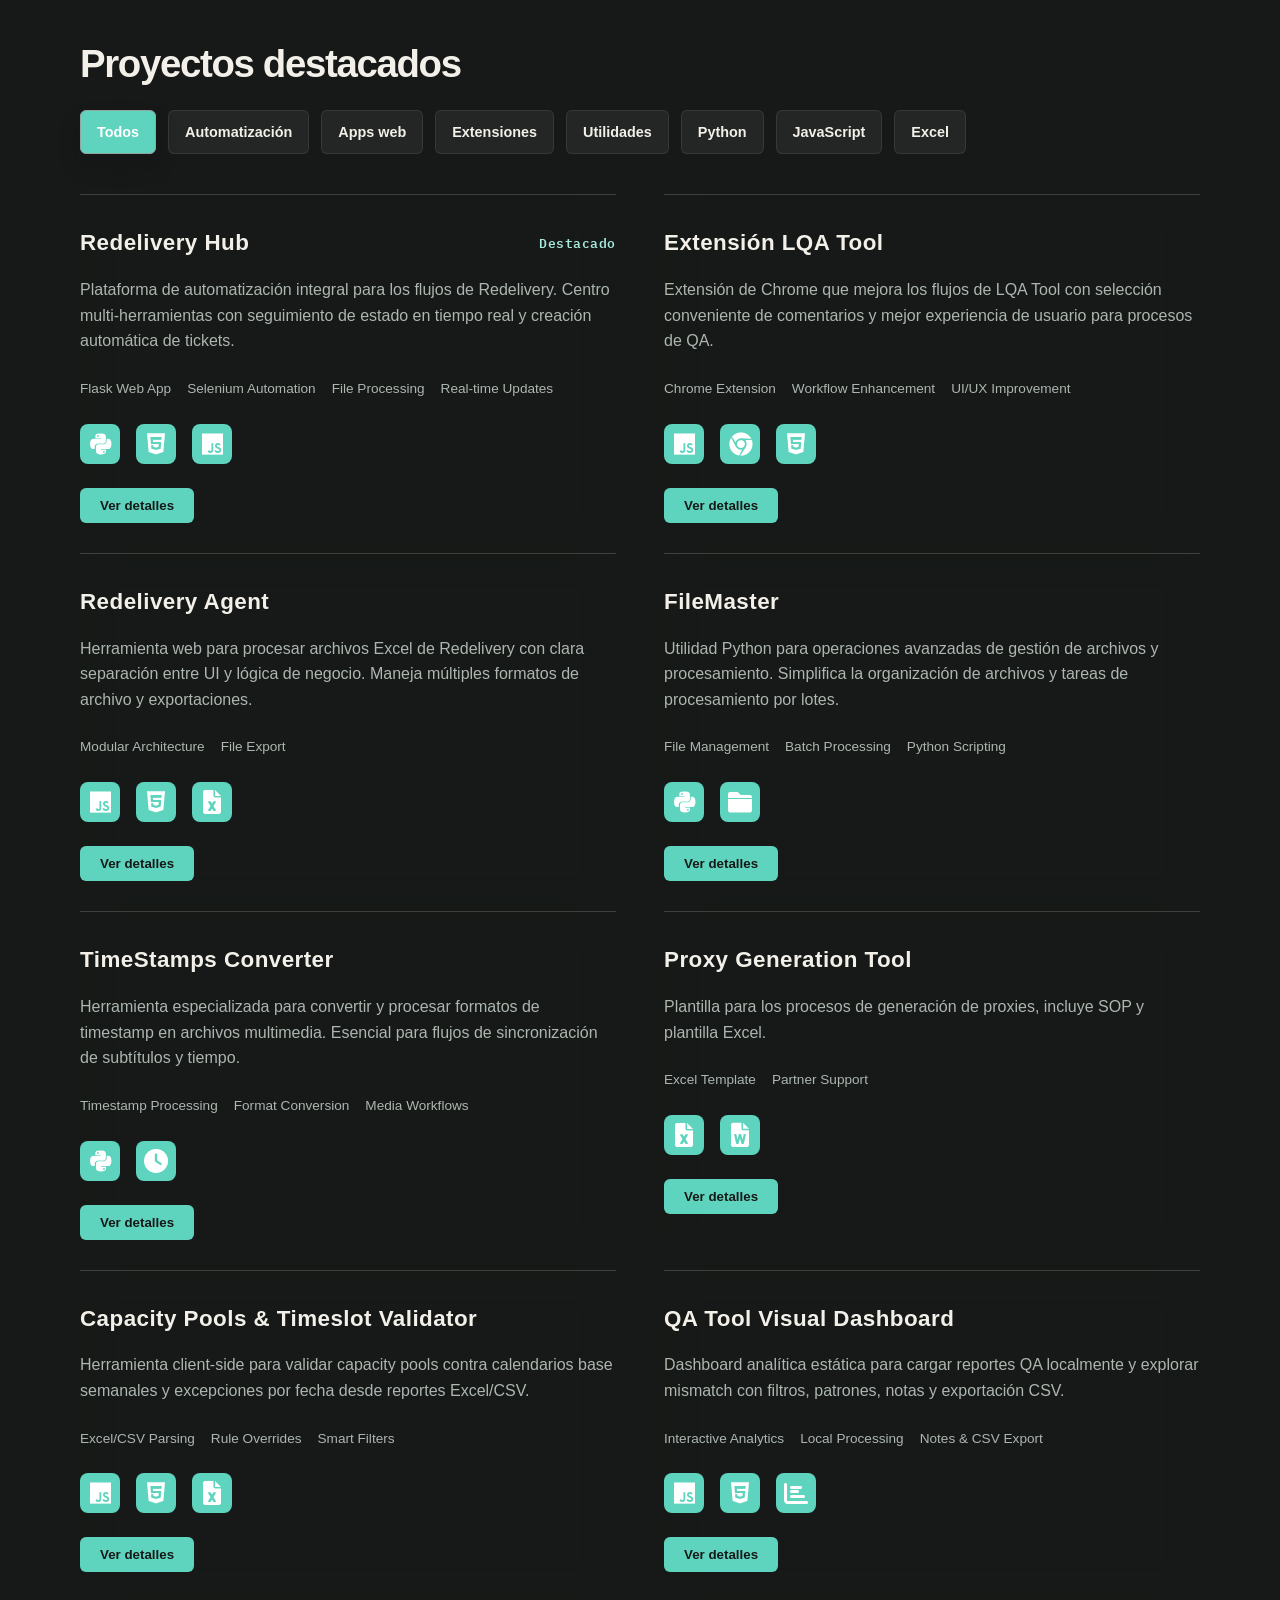
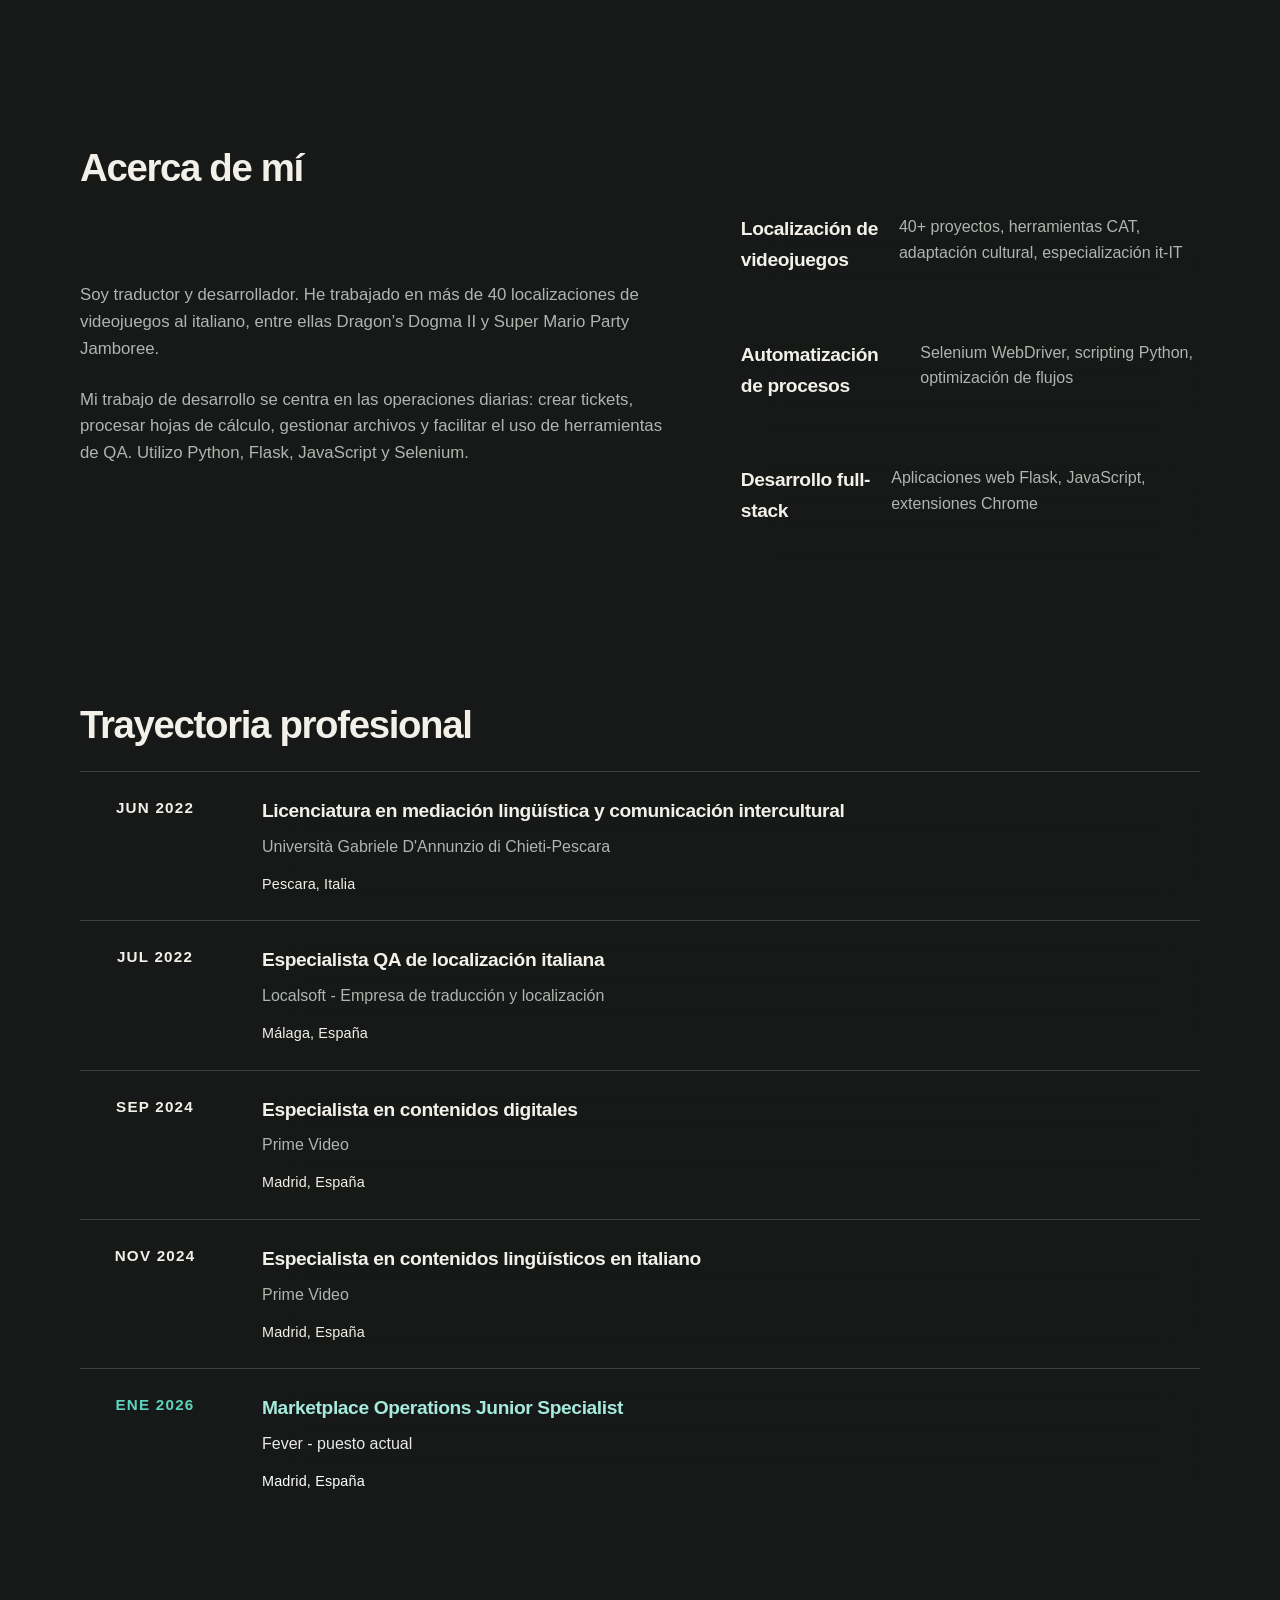
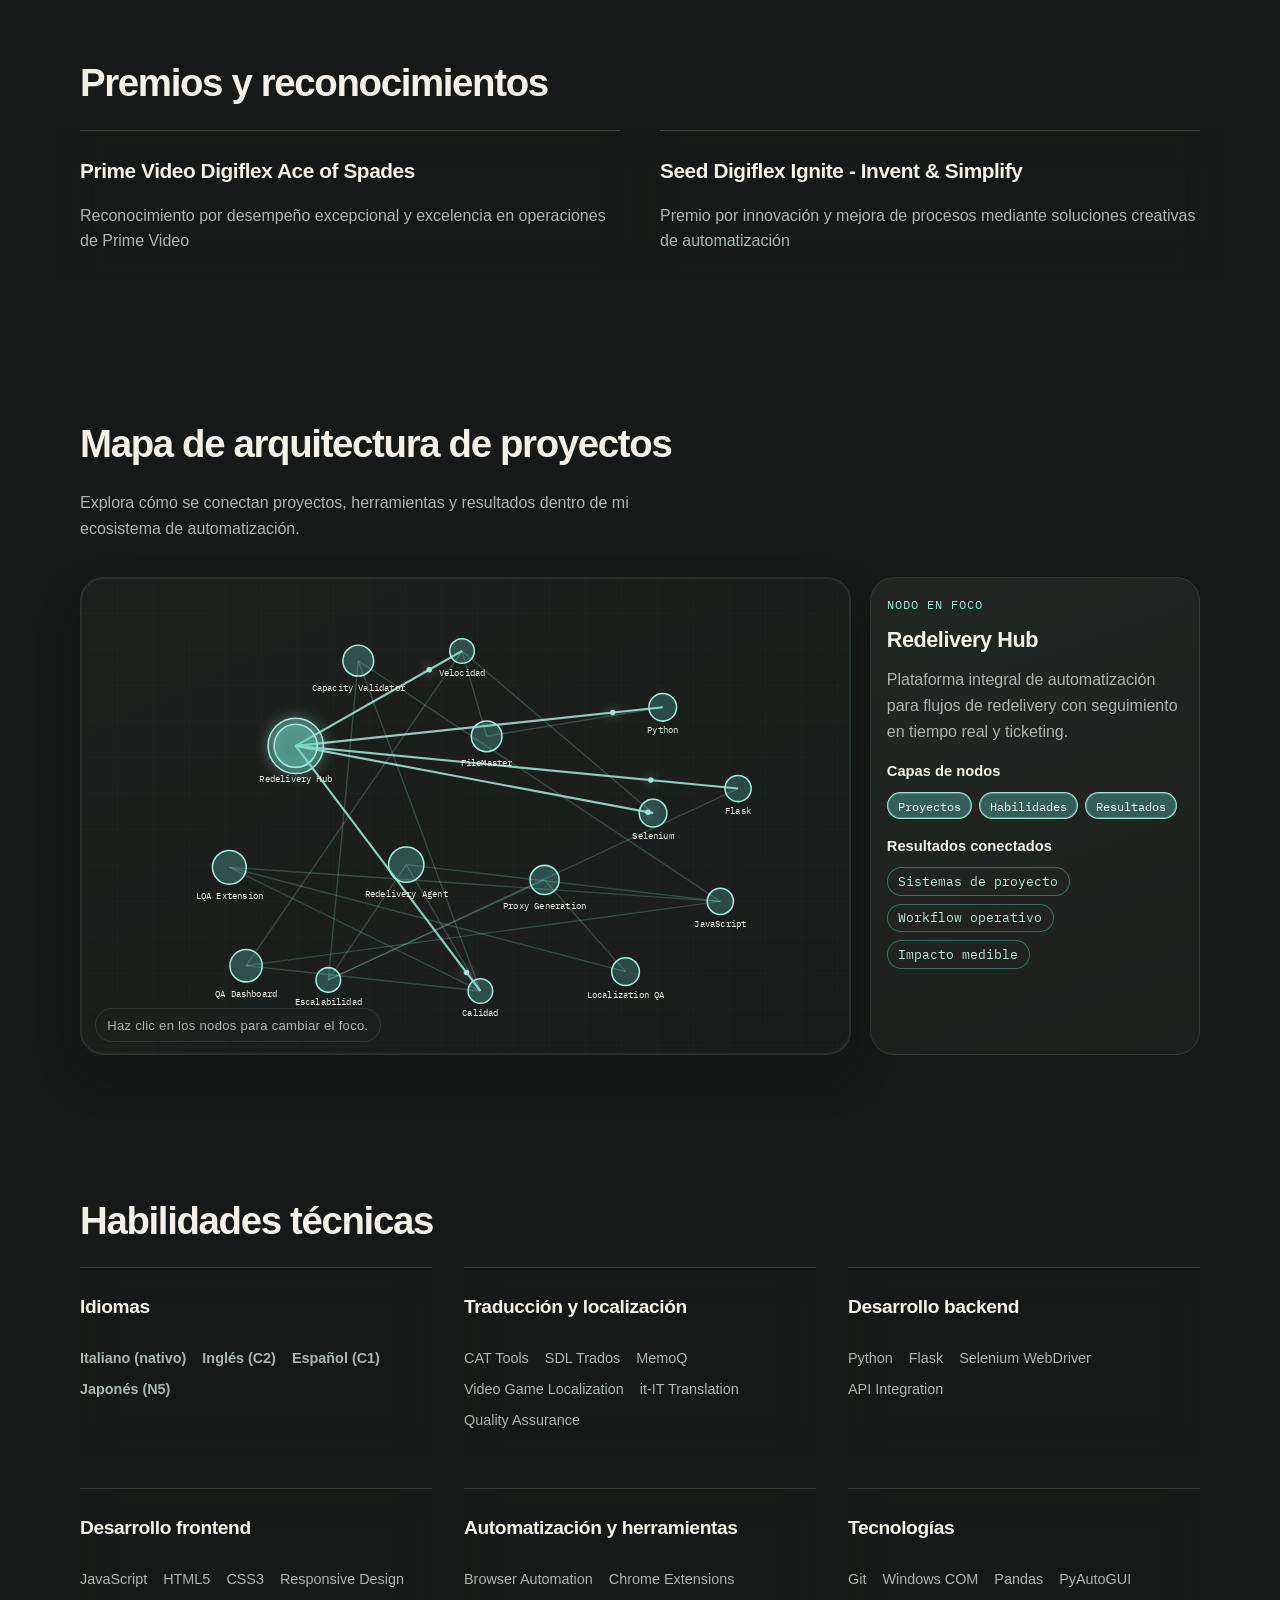
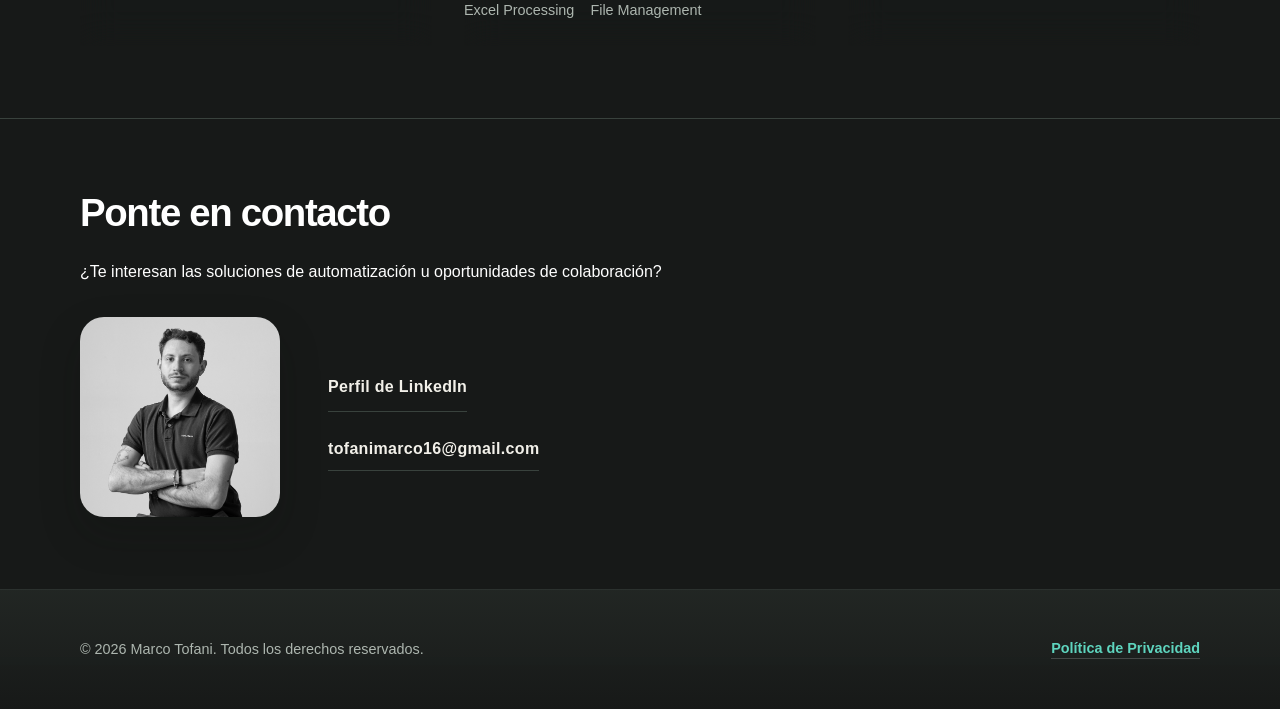
==== commit cd0e95b7: "Add files via upload" ====
--- a/es/index.html
+++ b/es/index.html
@@ -106,6 +106,7 @@
         </script>
 
     <link rel="stylesheet" href="styles.css">
+    <link rel="stylesheet" href="refinement.css">
     <link rel="sitemap" type="application/xml" href="/sitemap.xml">
     <link
         href="https://fonts.googleapis.com/css2?family=IBM+Plex+Mono:wght@400;500;600&family=Space+Grotesk:wght@400;500;600;700&display=swap"
@@ -115,10 +116,11 @@
 </head>
 
 <body class="dark-mode">
+    <a class="skip-link" href="#home">Ir al contenido</a>
     <nav class="navbar">
         <div class="nav-container">
             <div class="nav-logo" data-i18n="nav.logo">Marco Tofani</div>
-            <ul class="nav-menu">
+            <ul class="nav-menu" id="site-menu" inert>
                 <li><a href="#home" data-i18n="nav.home">Home</a></li>
                 <li><a href="#about" data-i18n="nav.about">About</a></li>
                 <li><a href="#awards" data-i18n="nav.awards">Awards</a></li>
@@ -143,8 +145,9 @@
                     </div>
                 </li>
             </ul>
+            <div class="quick-nav"><a href="#demos" data-i18n="nav.demos">Demos</a><a href="#localization" data-i18n="nav.localization">Localization</a><a href="#contact" data-i18n="nav.contact">Contact</a></div>
             <div class="nav-actions">
-                <button class="hamburger" aria-label="Menu">
+                <button class="hamburger" aria-label="Menu" aria-controls="site-menu" aria-expanded="false">
                     <span></span>
                     <span></span>
                     <span></span>
@@ -153,21 +156,23 @@
         </div>
     </nav>
 
+<main id="main-content">
     <section id="home" class="hero">
         <div class="hero-content">
             <h1>Marco Tofani</h1>
             <h2 data-i18n="hero.subtitle">Traductor, localizador y desarrollador de automatización</h2>
-            <p data-i18n="hero.lead">Localizo videojuegos, construyo herramientas de automatización y convierto flujos repetitivos en sistemas escalables.</p>
+            <p data-i18n="hero.lead">Traduzco videojuegos al italiano y creo herramientas que reducen el trabajo repetitivo.</p>
             <div class="hero-meta" aria-label="Key strengths">
                 <span class="hero-badge" data-i18n="hero.badge1">40+ localizaciones de videojuegos</span>
                 <span class="hero-badge" data-i18n="hero.badge2">Python • Flask • Selenium</span>
                 <span class="hero-badge" data-i18n="hero.badge3">it-IT / en-US / es-ES</span>
             </div>
             <div class="hero-buttons">
+                <a href="#demos" class="btn-primary">Ver proyectos</a>
                 <a href="Marco Tofani_Resume.pdf" class="btn-secondary" download target="_blank" rel="noopener noreferrer" data-i18n="btn.downloadResume">Descargar CV</a>
-                <a href="#contact" class="btn-secondary" data-i18n="btn.getInTouch">Ponte en contacto</a>
-            </div>
-        </div>
+            </div>
+        </div>
+        <figure class="hero-portrait"><img src="profile-picture.jpg" alt="Marco Tofani" width="3168" height="3211" fetchpriority="high"></figure>
         <div class="hero-stats">
             <div class="stat">
                 <h3>5+</h3>
@@ -184,88 +189,21 @@
         </div>
     </section>
 
-    <section id="about" class="about">
-        <div class="container">
-            <h2 data-i18n="about.title">About Me</h2>
-            <div class="about-content">
-                <div class="about-text">
-                    <p data-i18n="about.paragraph1">Polyglot translator with a passion for development and automation.
-                        With 40+ video game localization projects translated to Italian (it-IT), including VIP projects
-                        like Dragon's Dogma II and Super Mario Party Jamboree, I bring deep linguistic expertise to the
-                        tech world.</p>
-                    <p data-i18n="about.paragraph2">I combine translation mastery with technical skills, creating
-                        automation solutions that bridge language and technology. From CAT tools and localization
-                        workflows to Python automation and web development, I solve complex problems at the intersection
-                        of linguistics and engineering.</p>
-                </div>
-                <div class="about-highlights">
-                    <div class="highlight">
-                        <i class="fas fa-language"></i>
-                        <h4 data-i18n="about.highlight1Title">Video Game Localization</h4>
-                        <p data-i18n="about.highlight1">40+ projects, CAT tools, cultural adaptation, it-IT
-                            specialization</p>
-                    </div>
-                    <div class="highlight">
-                        <i class="fas fa-robot"></i>
-                        <h4 data-i18n="about.highlight2Title">Process Automation</h4>
-                        <p data-i18n="about.highlight2">Selenium WebDriver, Python scripting, workflow optimization</p>
-                    </div>
-                    <div class="highlight">
-                        <i class="fas fa-code"></i>
-                        <h4 data-i18n="about.highlight3Title">Full-Stack Development</h4>
-                        <p data-i18n="about.highlight3">Flask web applications, JavaScript, Chrome extensions</p>
-                    </div>
-                </div>
-            </div>
-        </div>
-    </section>
-
-    <section id="awards" class="awards">
-        <div class="container">
-            <h2 data-i18n="awards.title">Awards & Recognition</h2>
-            <div class="awards-grid">
-                <div class="award-card">
-                    <div class="award-icon">
-                        <i class="fas fa-trophy"></i>
-                    </div>
-                    <h3 data-i18n="awards.award1Title">Prime Video Digiflex Ace of Spades</h3>
-                    <p data-i18n="awards.award1Desc">Recognition for outstanding performance and excellence in Prime
-                        Video operations</p>
-                </div>
-                <div class="award-card">
-                    <div class="award-icon">
-                        <i class="fas fa-lightbulb"></i>
-                    </div>
-                    <h3 data-i18n="awards.award2Title">Seed Digiflex Ignite - Invent & Simplify</h3>
-                    <p data-i18n="awards.award2Desc">Award for innovation and process improvement through creative
-                        automation solutions</p>
-                </div>
-            </div>
-        </div>
-    </section>
-
     <section id="demos" class="demos">
         <div class="container">
             <h2 data-i18n="demos.title">Featured Demos</h2>
-            <p class="demos-intro" data-i18n="demos.intro">Watch live demonstrations of my production automation tools
-                in action</p>
+            <p class="demos-intro" data-i18n="demos.intro">Tres herramientas que creé para los flujos de localización y redelivery.</p>
             <div class="demos-grid">
                 <div class="demo-card">
                     <div class="demo-video">
-                        <video controls playsinline preload="none" poster="poster-redelivery-hub.svg"
-                            data-poster-svg="poster-redelivery-hub.svg" data-poster-title="Redelivery Hub"
-                            data-poster-subtitle="Automation platform · Flask · Selenium"
-                            data-poster-impact="Real-time monitoring & ticketing" data-poster-accent1="#5ed4be"
-                            data-poster-accent2="#49bca6" data-poster-btn1="Demo Preview" data-poster-btn2="Track"
-                            data-poster-left="Status Tracker">
+                        <video controls playsinline preload="none" poster="poster-redelivery-hub.jpg" aria-label="redelivery hub demo">
                             <source src="demo-redelivery-hub.mp4" type="video/mp4">
                             Your browser does not support the video tag.
                         </video>
                     </div>
                     <div class="demo-info">
                         <h3 data-i18n="demos.redelivery-hub.title">Redelivery Hub</h3>
-                        <p data-i18n="demos.redelivery-hub.desc">Comprehensive automation platform for redelivery
-                            workflows</p>
+                        <p data-i18n="demos.redelivery-hub.desc">Crea tickets de redelivery, procesa archivos y sigue su estado en un solo lugar.</p>
                         <div class="demo-tech">
                             <span>Flask</span>
                             <span>Selenium</span>
@@ -280,20 +218,14 @@
 
                 <div class="demo-card">
                     <div class="demo-video">
-                        <video controls playsinline preload="none" poster="poster-lqa-extension.svg"
-                            data-poster-svg="poster-lqa-extension.svg" data-poster-title="LQA Tool Extension"
-                            data-poster-subtitle="Chrome Extension · Workflow enhancements · Manifest V3"
-                            data-poster-impact="UI enhancements & QA speedup" data-poster-accent1="#49bca6"
-                            data-poster-accent2="#5ed4be" data-poster-btn1="Select" data-poster-btn2="Blurb"
-                            data-poster-left="QA Speedup">
+                        <video controls playsinline preload="none" poster="poster-lqa-extension.jpg" aria-label="lqa extension demo">
                             <source src="demo-lqa-extension.mp4" type="video/mp4">
                             Your browser does not support the video tag.
                         </video>
                     </div>
                     <div class="demo-info">
                         <h3 data-i18n="demos.lqa-extension.title">LQA Tool Extension</h3>
-                        <p data-i18n="demos.lqa-extension.desc">Chrome extension enhancing LQA Tool workflow efficiency
-                        </p>
+                        <p data-i18n="demos.lqa-extension.desc">Añade selección de comentarios y accesos rápidos al flujo de LQA Tool en Chrome.</p>
                         <div class="demo-tech">
                             <span>Chrome Extension</span>
                             <span>JavaScript</span>
@@ -308,20 +240,14 @@
 
                 <div class="demo-card">
                     <div class="demo-video">
-                        <video controls playsinline preload="none" poster="poster-redelivery-agent.svg"
-                            data-poster-svg="poster-redelivery-agent.svg" data-poster-title="Redelivery Agent"
-                            data-poster-subtitle="Web-based Excel processing · Modular JS · File API"
-                            data-poster-impact="Data validation & error-free exports" data-poster-accent1="#5ed4be"
-                            data-poster-accent2="#49bca6" data-poster-btn1="Upload" data-poster-btn2="Export"
-                            data-poster-left="Data Validation">
+                        <video controls playsinline preload="none" poster="poster-redelivery-agent.jpg" aria-label="redelivery agent demo">
                             <source src="demo-redelivery-agent.mp4" type="video/mp4">
                             Your browser does not support the video tag.
                         </video>
                     </div>
                     <div class="demo-info">
                         <h3 data-i18n="demos.redelivery-agent.title">Redelivery Agent</h3>
-                        <p data-i18n="demos.redelivery-agent.desc">Web-based Excel file processing with modular
-                            architecture</p>
+                        <p data-i18n="demos.redelivery-agent.desc">Procesa hojas de cálculo de redelivery y prepara archivos para exportar desde el navegador.</p>
                         <div class="demo-tech">
                             <span>JavaScript</span>
                             <span>Excel Processing</span>
@@ -331,55 +257,6 @@
                         <div class="demo-impact">
                             <p data-i18n="demos.redelivery-agent.impact">Eliminates manual data entry errors</p>
                         </div>
-                    </div>
-                </div>
-            </div>
-        </div>
-    </section>
-
-    <section id="timeline" class="timeline">
-        <div class="container">
-            <h2 data-i18n="timeline.title">Professional Journey</h2>
-            <div class="timeline-container">
-                <div class="timeline-item">
-                    <div class="timeline-date" data-i18n="timeline.date1">Jun 2022</div>
-                    <div class="timeline-content">
-                        <h3 data-i18n="timeline.degree">Bachelor's Degree in Language Mediation and Intercultural
-                            Communication</h3>
-                        <p data-i18n="timeline.degreeSchool">Università Gabriele D'Annunzio di Chieti-Pescara</p>
-                        <span class="timeline-location" data-i18n="timeline.location.pescara">Pescara, Italy</span>
-                    </div>
-                </div>
-                <div class="timeline-item">
-                    <div class="timeline-date" data-i18n="timeline.date2">Jul 2022</div>
-                    <div class="timeline-content">
-                        <h3 data-i18n="timeline.qa">Italian Localization QA Specialist</h3>
-                        <p data-i18n="timeline.qaCompany">Localsoft - Translation & Localization Company</p>
-                        <span class="timeline-location" data-i18n="timeline.location.malaga">Málaga, Spain</span>
-                    </div>
-                </div>
-                <div class="timeline-item">
-                    <div class="timeline-date" data-i18n="timeline.date3">Sep 2024</div>
-                    <div class="timeline-content">
-                        <h3 data-i18n="timeline.specialist">Digital Content Specialist</h3>
-                        <p data-i18n="timeline.specialistCompany">Prime Video</p>
-                        <span class="timeline-location" data-i18n="timeline.location.madrid">Madrid, Spain</span>
-                    </div>
-                </div>
-                <div class="timeline-item">
-                    <div class="timeline-date" data-i18n="timeline.date4">Nov 2024</div>
-                    <div class="timeline-content">
-                        <h3 data-i18n="timeline.specialistRole">Italian Language Content Specialist</h3>
-                        <p data-i18n="timeline.specialistCompany">Prime Video</p>
-                        <span class="timeline-location" data-i18n="timeline.location.madrid">Madrid, Spain</span>
-                    </div>
-                </div>
-                <div class="timeline-item current">
-                    <div class="timeline-date" data-i18n="timeline.date5">Jan 2026</div>
-                    <div class="timeline-content">
-                        <h3 data-i18n="timeline.feverup">Marketplace Operations Junior Specialist</h3>
-                        <p data-i18n="timeline.feverupCurrent">Fever - puesto actual</p>
-                        <span class="timeline-location" data-i18n="timeline.location.madrid">Madrid, Spain</span>
                     </div>
                 </div>
             </div>
@@ -395,7 +272,7 @@
                     precision.</p>
             </div>
             <div class="vip-projects">
-                <h3 data-i18n="localization.vipProjectsTitle">VIP Projects</h3>
+                <h3 data-i18n="localization.vipProjectsTitle">Algunos videojuegos en los que he trabajado</h3>
                 <div class="games-showcase">
                     <div class="game-card">
                         <div class="game-image">
@@ -662,6 +539,109 @@
         </div>
     </section>
 
+    <section id="about" class="about">
+        <div class="container">
+            <h2 data-i18n="about.title">About Me</h2>
+            <div class="about-content">
+                <div class="about-text">
+                    <p data-i18n="about.paragraph1">Soy traductor y desarrollador. He trabajado en más de 40 localizaciones de videojuegos al italiano, entre ellas Dragon’s Dogma II y Super Mario Party Jamboree.</p>
+                    <p data-i18n="about.paragraph2">Mi trabajo de desarrollo se centra en las operaciones diarias: crear tickets, procesar hojas de cálculo, gestionar archivos y facilitar el uso de herramientas de QA. Utilizo Python, Flask, JavaScript y Selenium.</p>
+                </div>
+                <div class="about-highlights">
+                    <div class="highlight">
+                        <i class="fas fa-language"></i>
+                        <h4 data-i18n="about.highlight1Title">Video Game Localization</h4>
+                        <p data-i18n="about.highlight1">40+ projects, CAT tools, cultural adaptation, it-IT
+                            specialization</p>
+                    </div>
+                    <div class="highlight">
+                        <i class="fas fa-robot"></i>
+                        <h4 data-i18n="about.highlight2Title">Process Automation</h4>
+                        <p data-i18n="about.highlight2">Selenium WebDriver, Python scripting, workflow optimization</p>
+                    </div>
+                    <div class="highlight">
+                        <i class="fas fa-code"></i>
+                        <h4 data-i18n="about.highlight3Title">Full-Stack Development</h4>
+                        <p data-i18n="about.highlight3">Flask web applications, JavaScript, Chrome extensions</p>
+                    </div>
+                </div>
+            </div>
+        </div>
+    </section>
+
+    <section id="timeline" class="timeline">
+        <div class="container">
+            <h2 data-i18n="timeline.title">Professional Journey</h2>
+            <div class="timeline-container">
+                <div class="timeline-item">
+                    <div class="timeline-date" data-i18n="timeline.date1">Jun 2022</div>
+                    <div class="timeline-content">
+                        <h3 data-i18n="timeline.degree">Bachelor's Degree in Language Mediation and Intercultural
+                            Communication</h3>
+                        <p data-i18n="timeline.degreeSchool">Università Gabriele D'Annunzio di Chieti-Pescara</p>
+                        <span class="timeline-location" data-i18n="timeline.location.pescara">Pescara, Italy</span>
+                    </div>
+                </div>
+                <div class="timeline-item">
+                    <div class="timeline-date" data-i18n="timeline.date2">Jul 2022</div>
+                    <div class="timeline-content">
+                        <h3 data-i18n="timeline.qa">Italian Localization QA Specialist</h3>
+                        <p data-i18n="timeline.qaCompany">Localsoft - Translation & Localization Company</p>
+                        <span class="timeline-location" data-i18n="timeline.location.malaga">Málaga, Spain</span>
+                    </div>
+                </div>
+                <div class="timeline-item">
+                    <div class="timeline-date" data-i18n="timeline.date3">Sep 2024</div>
+                    <div class="timeline-content">
+                        <h3 data-i18n="timeline.specialist">Digital Content Specialist</h3>
+                        <p data-i18n="timeline.specialistCompany">Prime Video</p>
+                        <span class="timeline-location" data-i18n="timeline.location.madrid">Madrid, Spain</span>
+                    </div>
+                </div>
+                <div class="timeline-item">
+                    <div class="timeline-date" data-i18n="timeline.date4">Nov 2024</div>
+                    <div class="timeline-content">
+                        <h3 data-i18n="timeline.specialistRole">Italian Language Content Specialist</h3>
+                        <p data-i18n="timeline.specialistCompany">Prime Video</p>
+                        <span class="timeline-location" data-i18n="timeline.location.madrid">Madrid, Spain</span>
+                    </div>
+                </div>
+                <div class="timeline-item current">
+                    <div class="timeline-date" data-i18n="timeline.date5">Jan 2026</div>
+                    <div class="timeline-content">
+                        <h3 data-i18n="timeline.feverup">Marketplace Operations Junior Specialist</h3>
+                        <p data-i18n="timeline.feverupCurrent">Fever - puesto actual</p>
+                        <span class="timeline-location" data-i18n="timeline.location.madrid">Madrid, Spain</span>
+                    </div>
+                </div>
+            </div>
+        </div>
+    </section>
+
+    <section id="awards" class="awards">
+        <div class="container">
+            <h2 data-i18n="awards.title">Awards & Recognition</h2>
+            <div class="awards-grid">
+                <div class="award-card">
+                    <div class="award-icon">
+                        <i class="fas fa-trophy"></i>
+                    </div>
+                    <h3 data-i18n="awards.award1Title">Prime Video Digiflex Ace of Spades</h3>
+                    <p data-i18n="awards.award1Desc">Recognition for outstanding performance and excellence in Prime
+                        Video operations</p>
+                </div>
+                <div class="award-card">
+                    <div class="award-icon">
+                        <i class="fas fa-lightbulb"></i>
+                    </div>
+                    <h3 data-i18n="awards.award2Title">Seed Digiflex Ignite - Invent & Simplify</h3>
+                    <p data-i18n="awards.award2Desc">Award for innovation and process improvement through creative
+                        automation solutions</p>
+                </div>
+            </div>
+        </div>
+    </section>
+
     <section id="architecture" class="architecture">
         <div class="container">
             <h2 data-i18n="architecture.title">Project Architecture Map</h2>
@@ -779,17 +759,36 @@
             </div>
         </div>
     </section>
-
-    <div id="project-modal" class="modal">
+</main>
+
+
+
+
+
+
+
+
+
+
+
+
+
+
+
+
+
+
+
+    <div id="project-modal" class="modal" role="dialog" aria-modal="true" tabindex="-1">
         <div class="modal-content">
-            <span class="close">&times;</span>
+            <button type="button" class="close" aria-label="Cerrar">&times;</button>
             <div id="modal-body"></div>
         </div>
     </div>
 
-    <div id="contact-modal" class="modal">
+    <div id="contact-modal" class="modal" role="dialog" aria-modal="true" tabindex="-1">
         <div class="modal-content contact-modal-content">
-            <span class="close contact-modal-close">&times;</span>
+            <button type="button" class="close contact-modal-close" aria-label="Cerrar">&times;</button>
             <h2 data-i18n="contact.formTitle">Get In Touch</h2>
             <p data-i18n="contact.formSubtitle">Send me a message and I'll get back to you as soon as possible.</p>
             <form id="contact-form" class="contact-form" novalidate>
@@ -816,9 +815,9 @@
         </div>
     </div>
 
-    <div id="privacy-modal" class="modal">
+    <div id="privacy-modal" class="modal" role="dialog" aria-modal="true" tabindex="-1">
         <div class="modal-content privacy-modal-content">
-            <span class="close privacy-modal-close">&times;</span>
+            <button type="button" class="close privacy-modal-close" aria-label="Cerrar">&times;</button>
             <h2 data-i18n="privacy.title">Privacy Policy</h2>
             <div class="privacy-body">
                 <p data-i18n="privacy.intro">This Privacy Policy explains how I handle your personal information when
@@ -857,6 +856,7 @@
     </footer>
 
     <script src="script.js"></script>
+    <script src="refinement.js"></script>
 </body>
 
 </html>
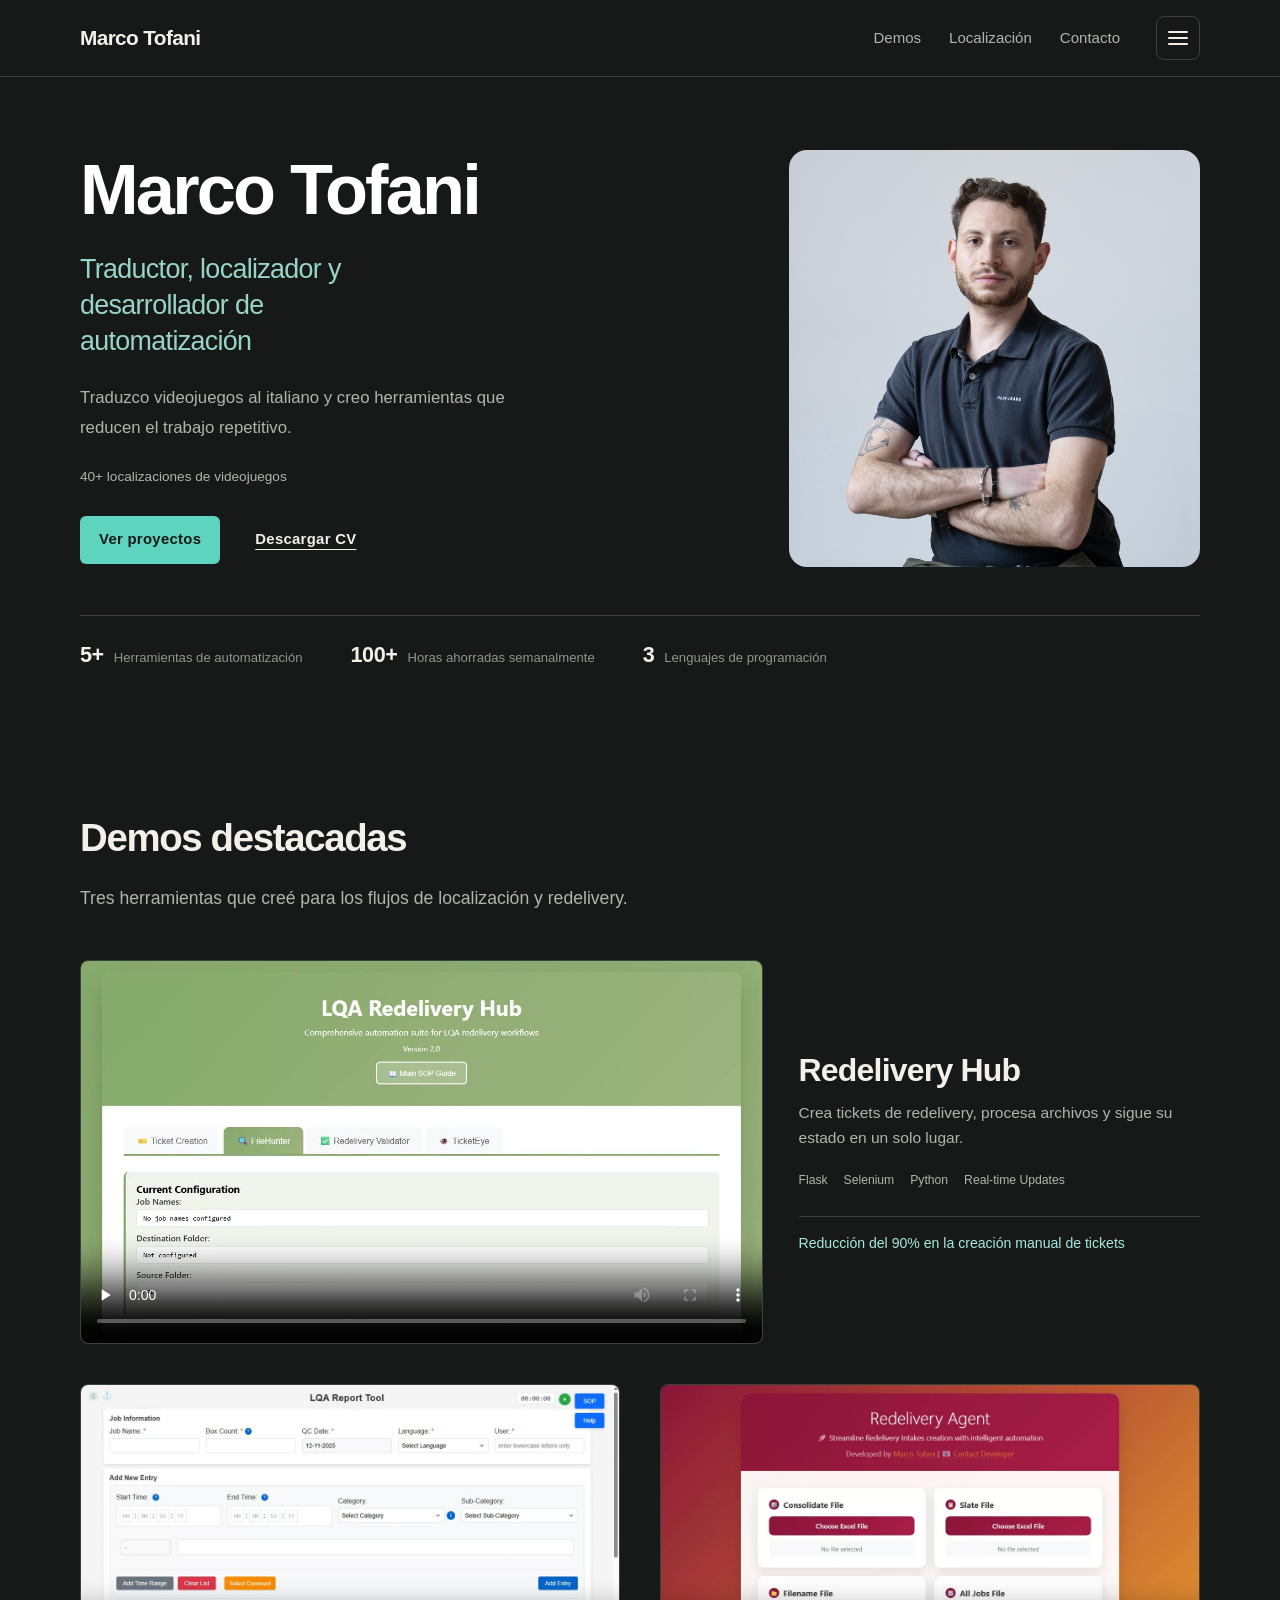
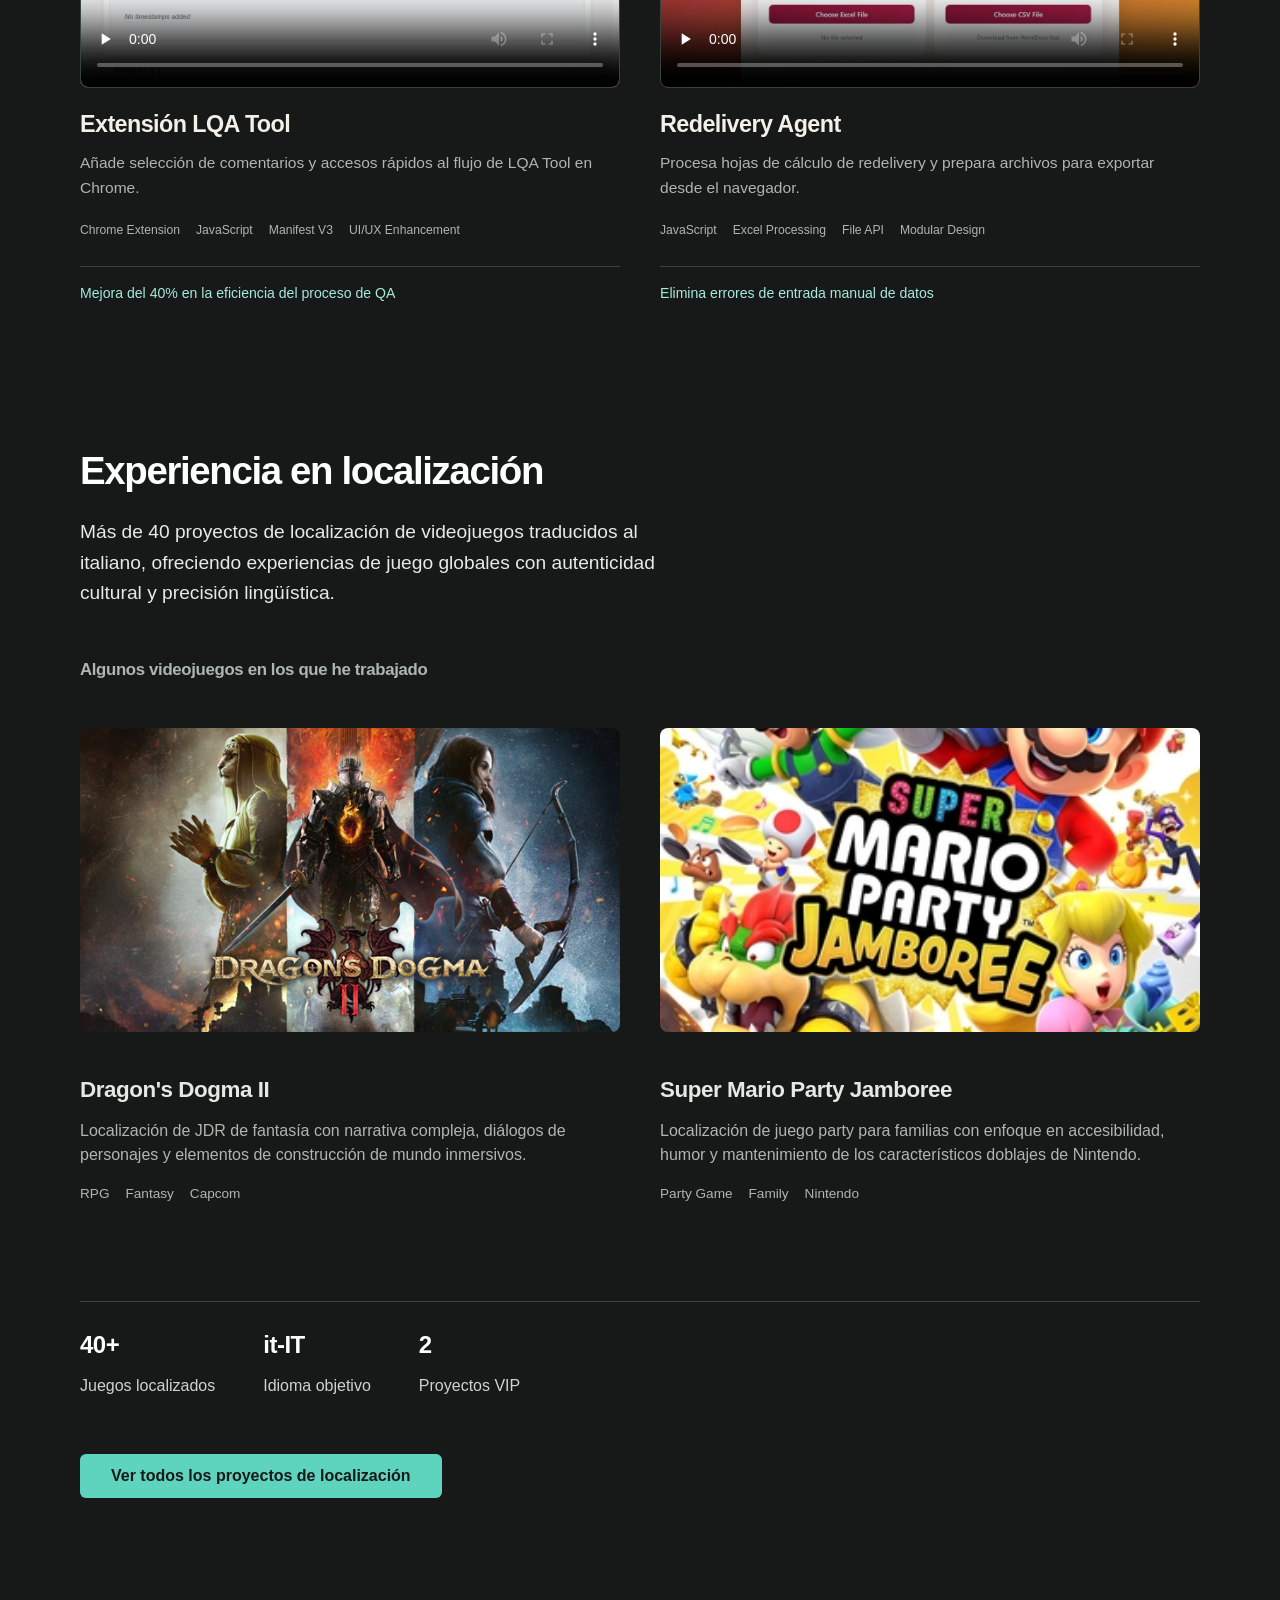
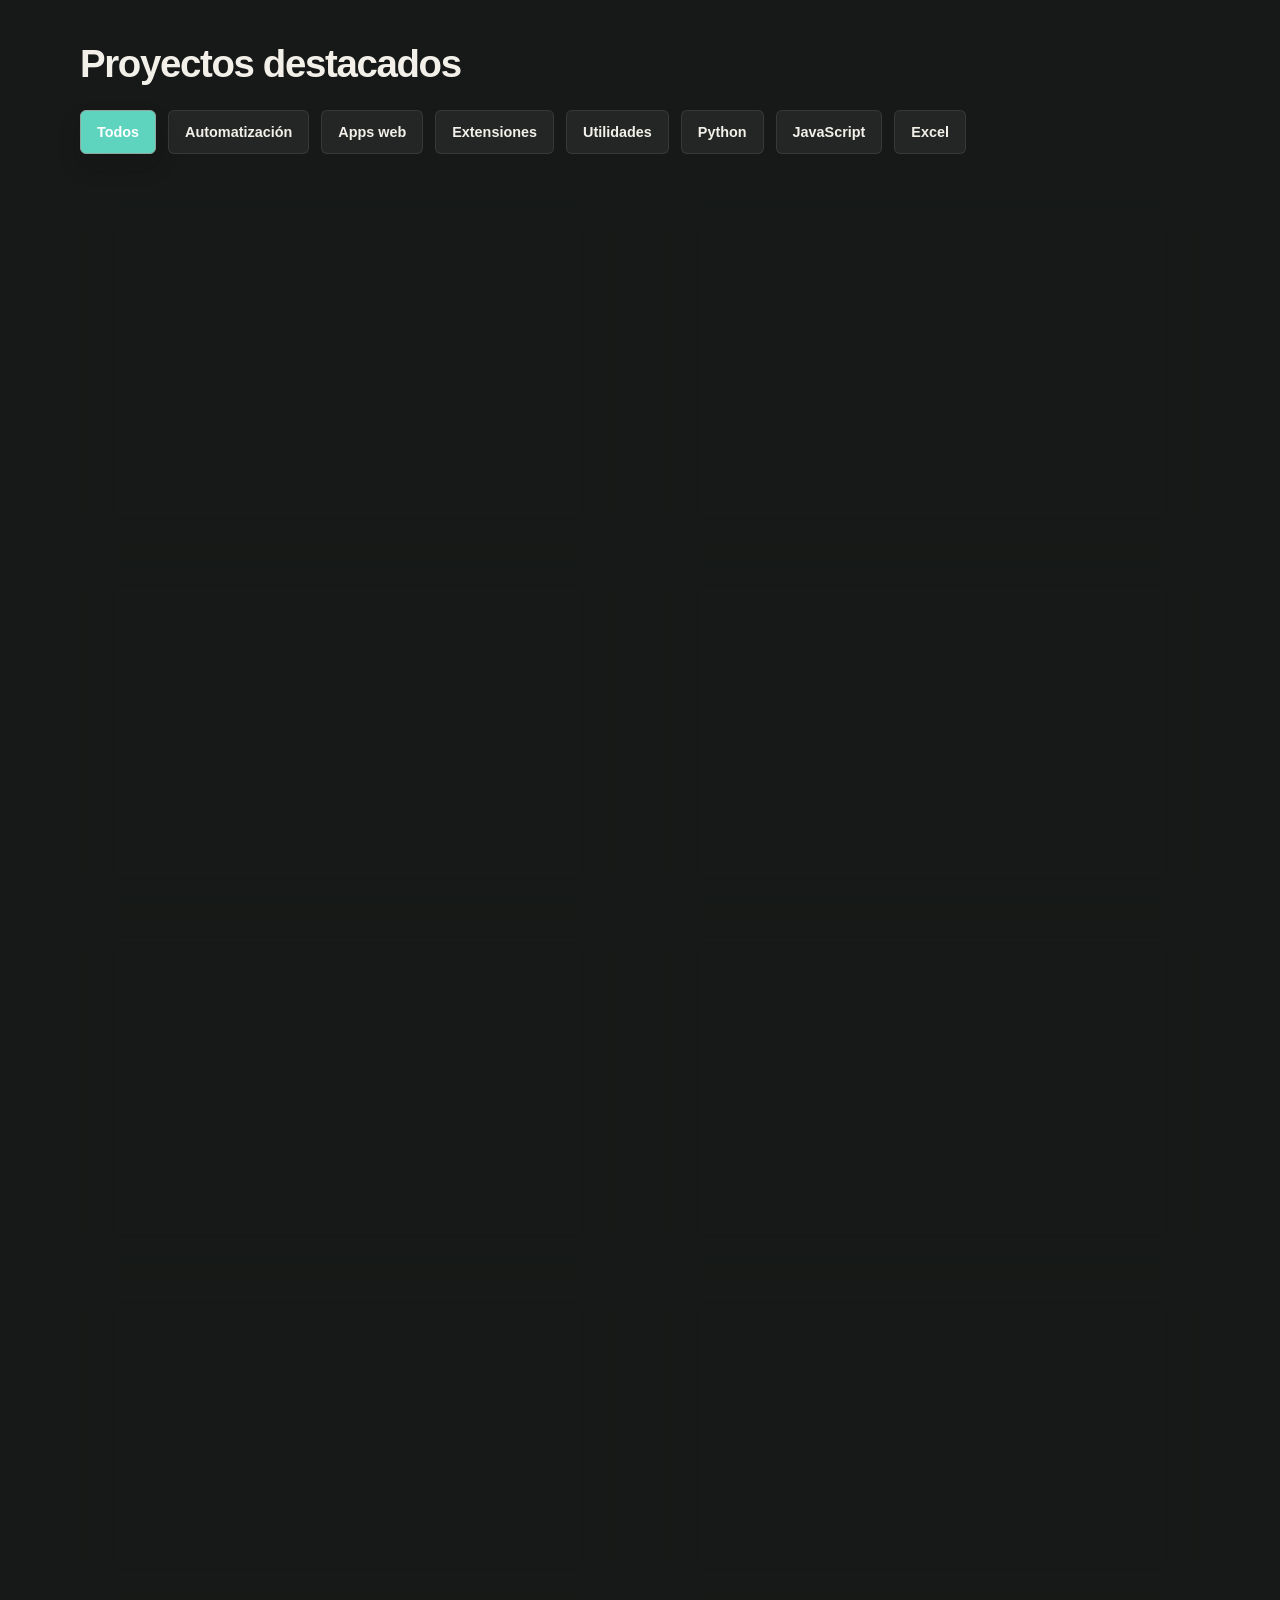
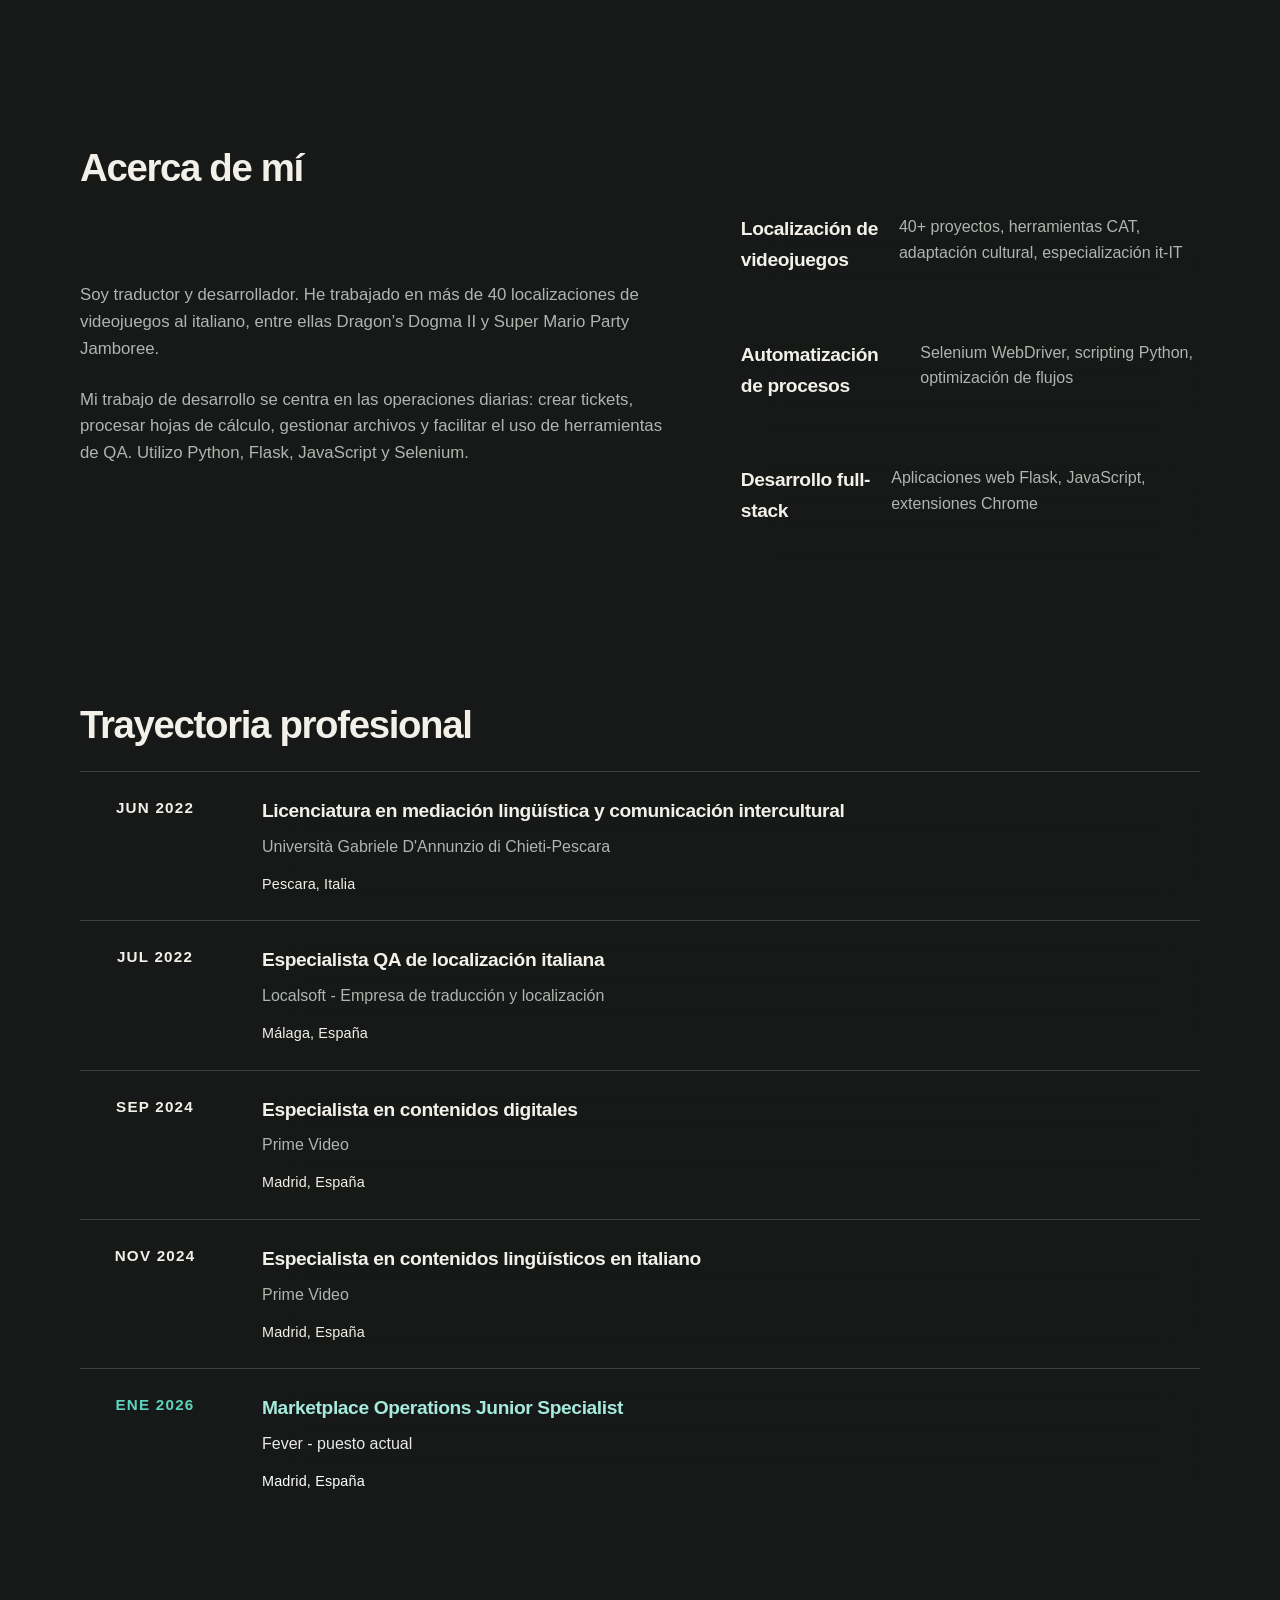
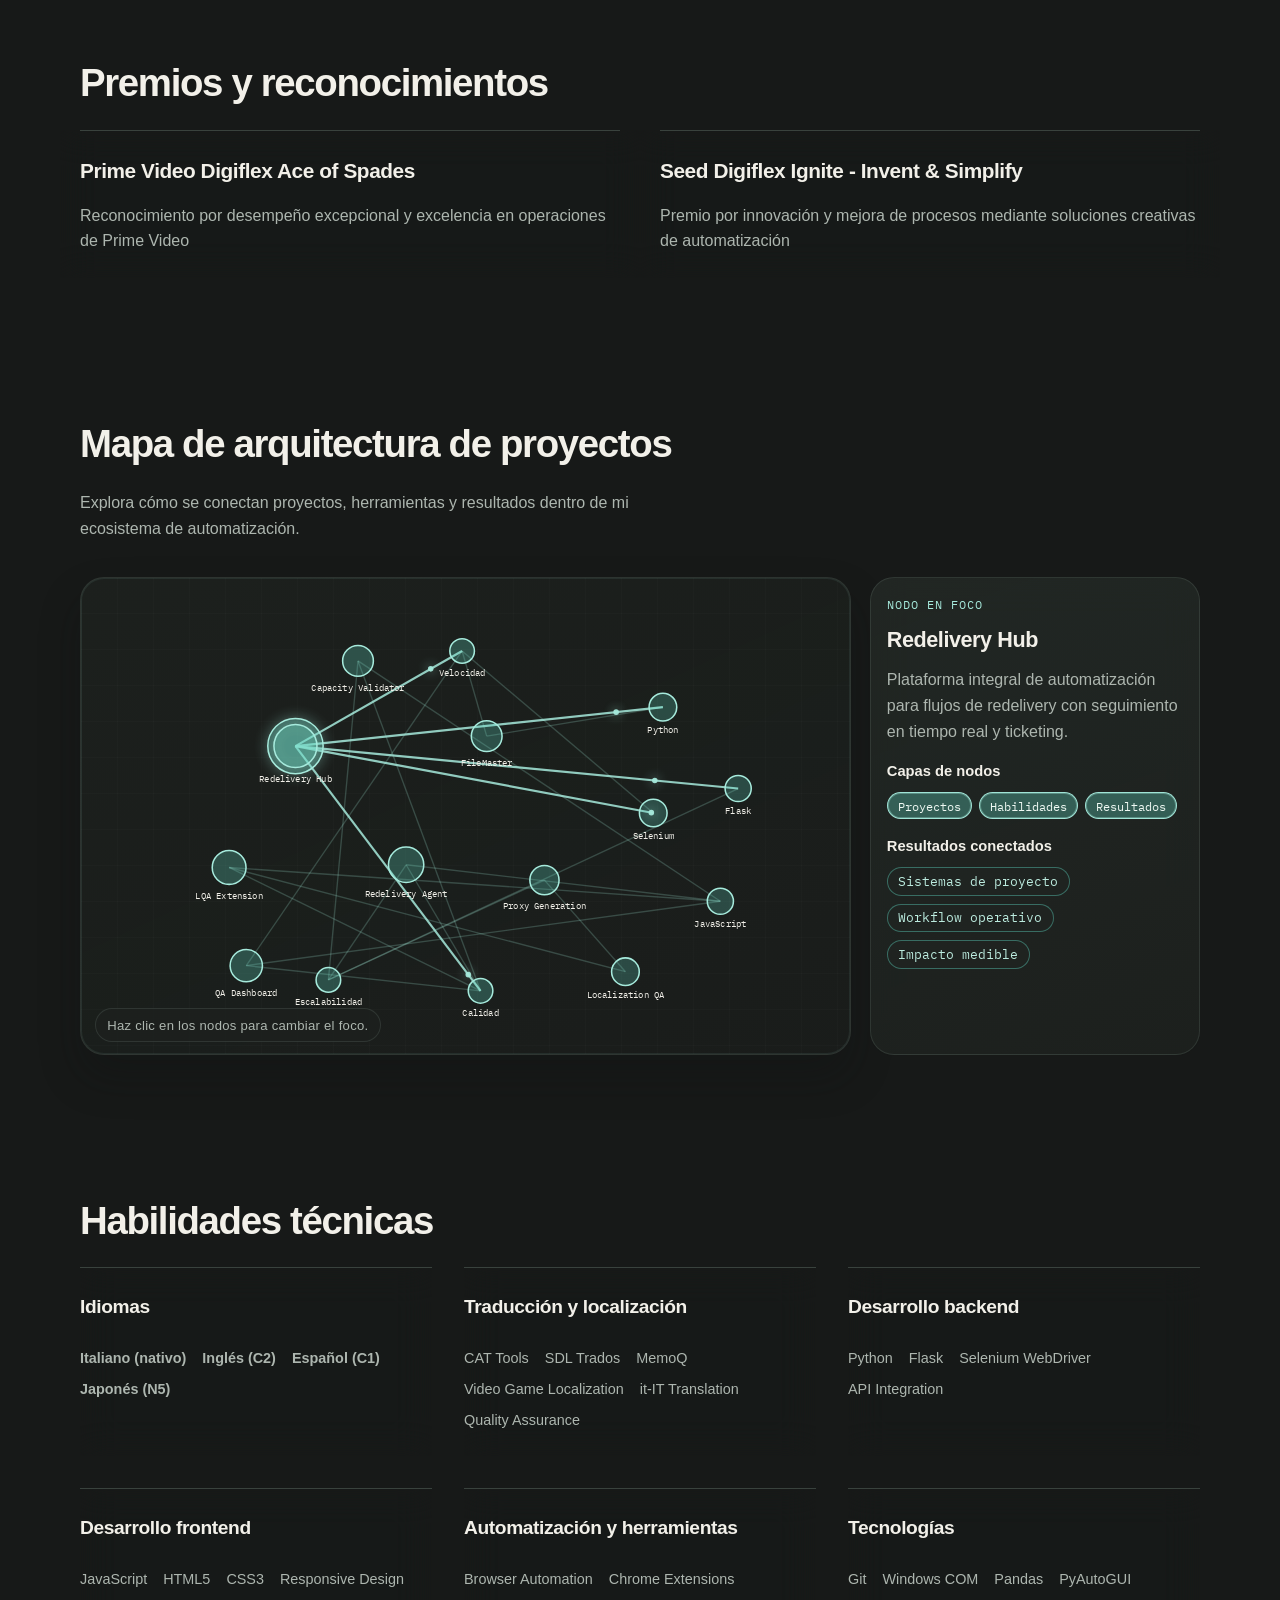
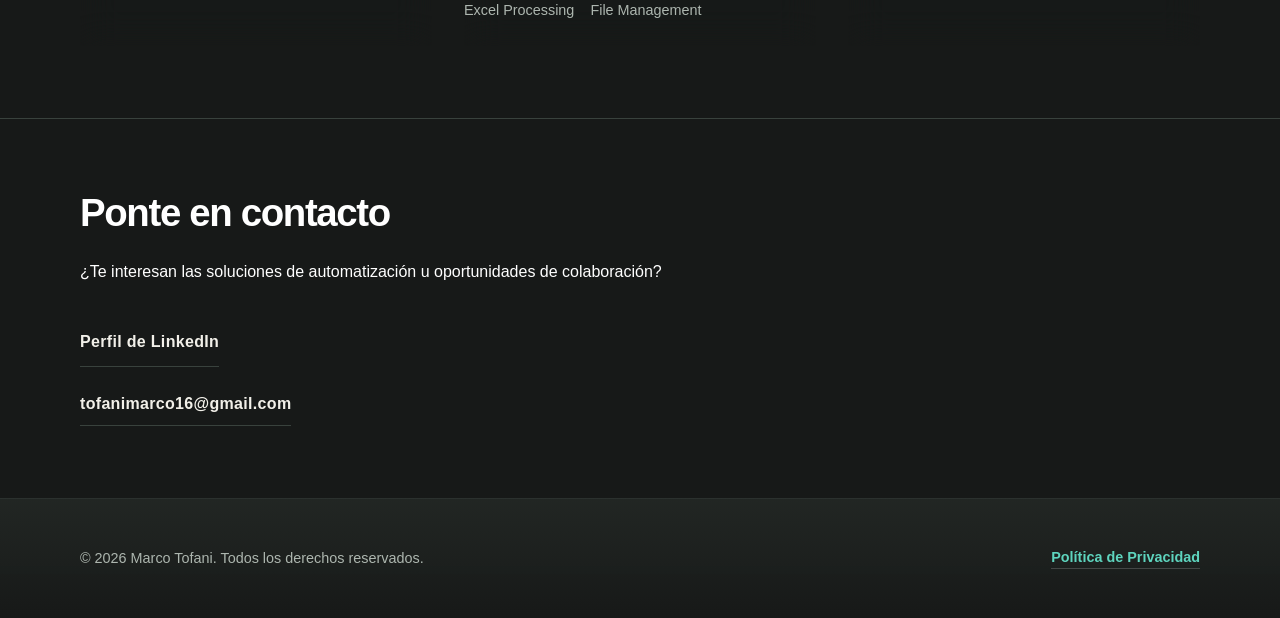
==== commit 3d66fb9b: "Add files via upload" ====
--- a/es/index.html
+++ b/es/index.html
@@ -740,13 +740,6 @@
                 </div>
             </div>
             <div class="contact-content">
-                <div class="profile-picture">
-                    <img src="profile-picture.jpg" alt="Marco Tofani" loading="lazy" decoding="async"
-                        onerror="this.style.display='none'; this.nextElementSibling.style.display='block';">
-                    <div class="profile-placeholder" style="display:none;">
-                        <i class="fas fa-user"></i>
-                    </div>
-                </div>
                 <div class="contact-info">
                     <a href="https://www.linkedin.com/in/marco-tofani/" class="contact-link" target="_blank"
                         rel="noopener noreferrer" data-i18n="contact.linkedin">
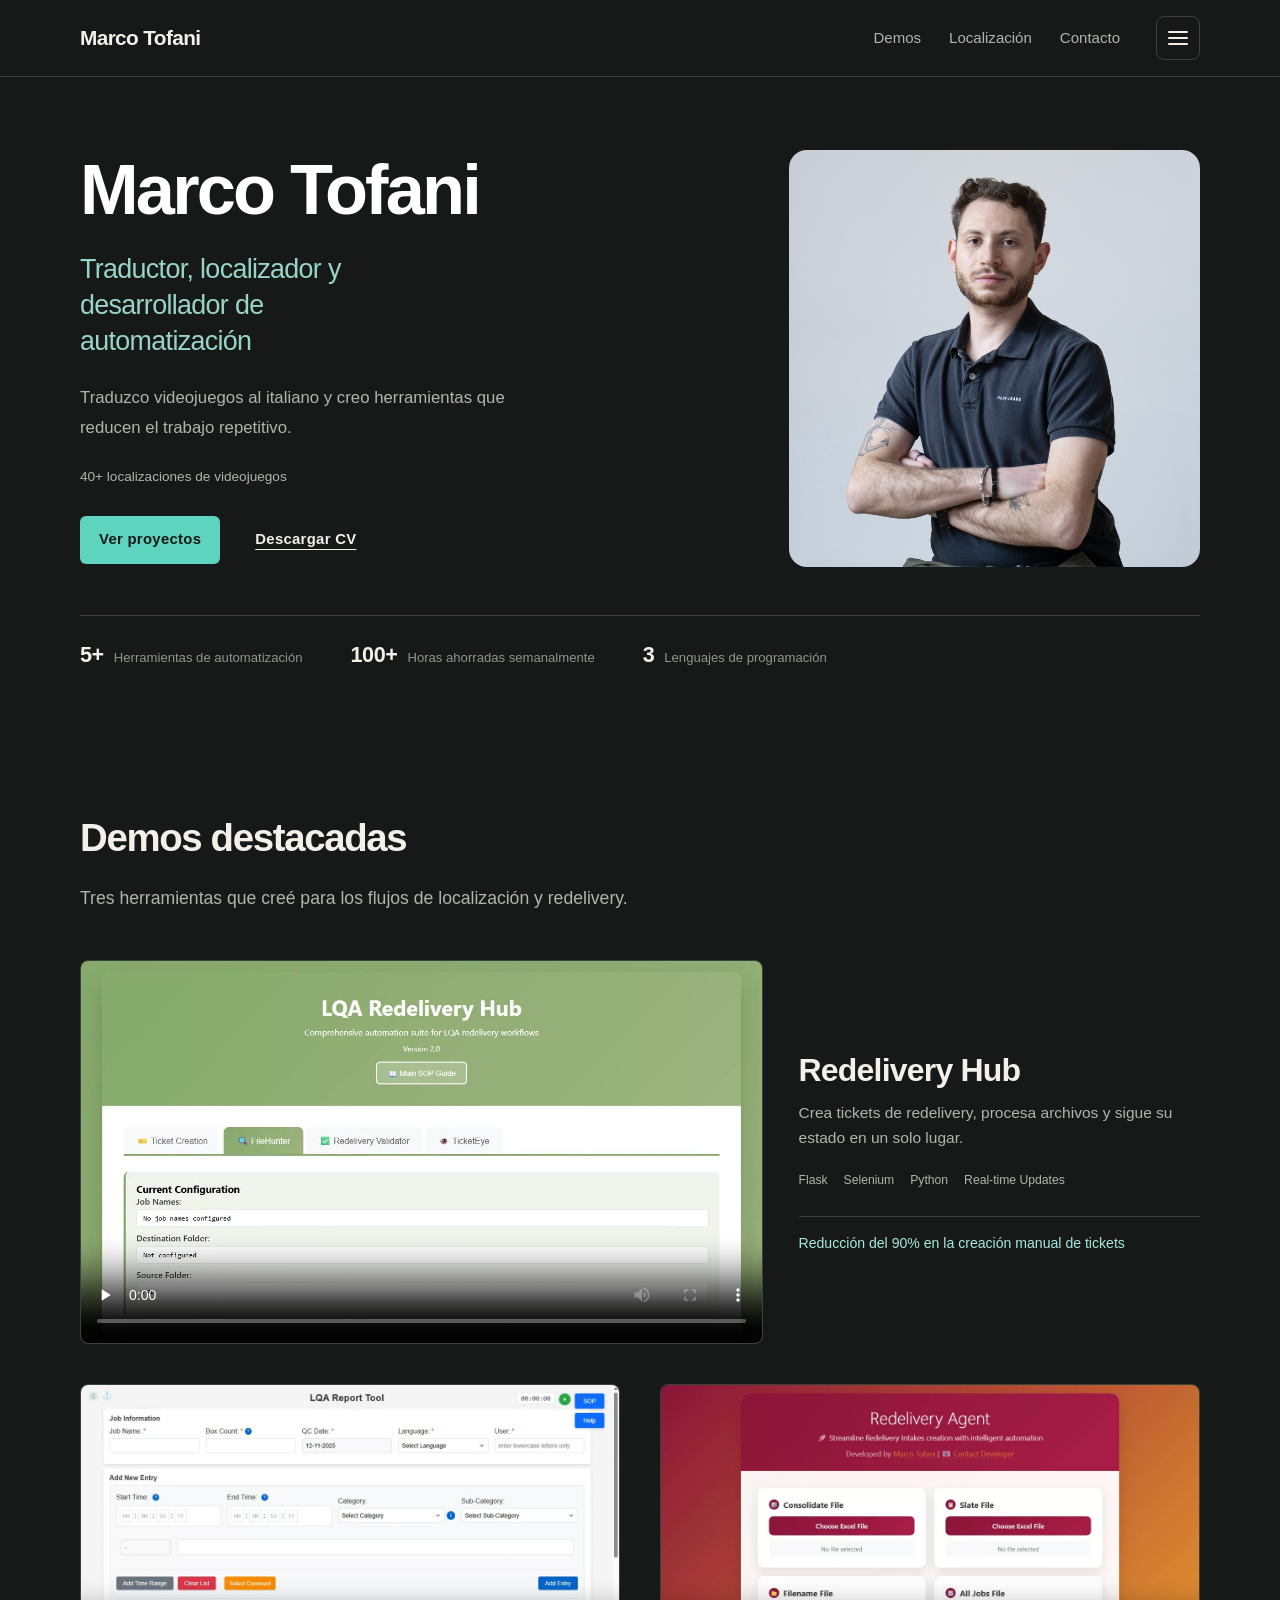
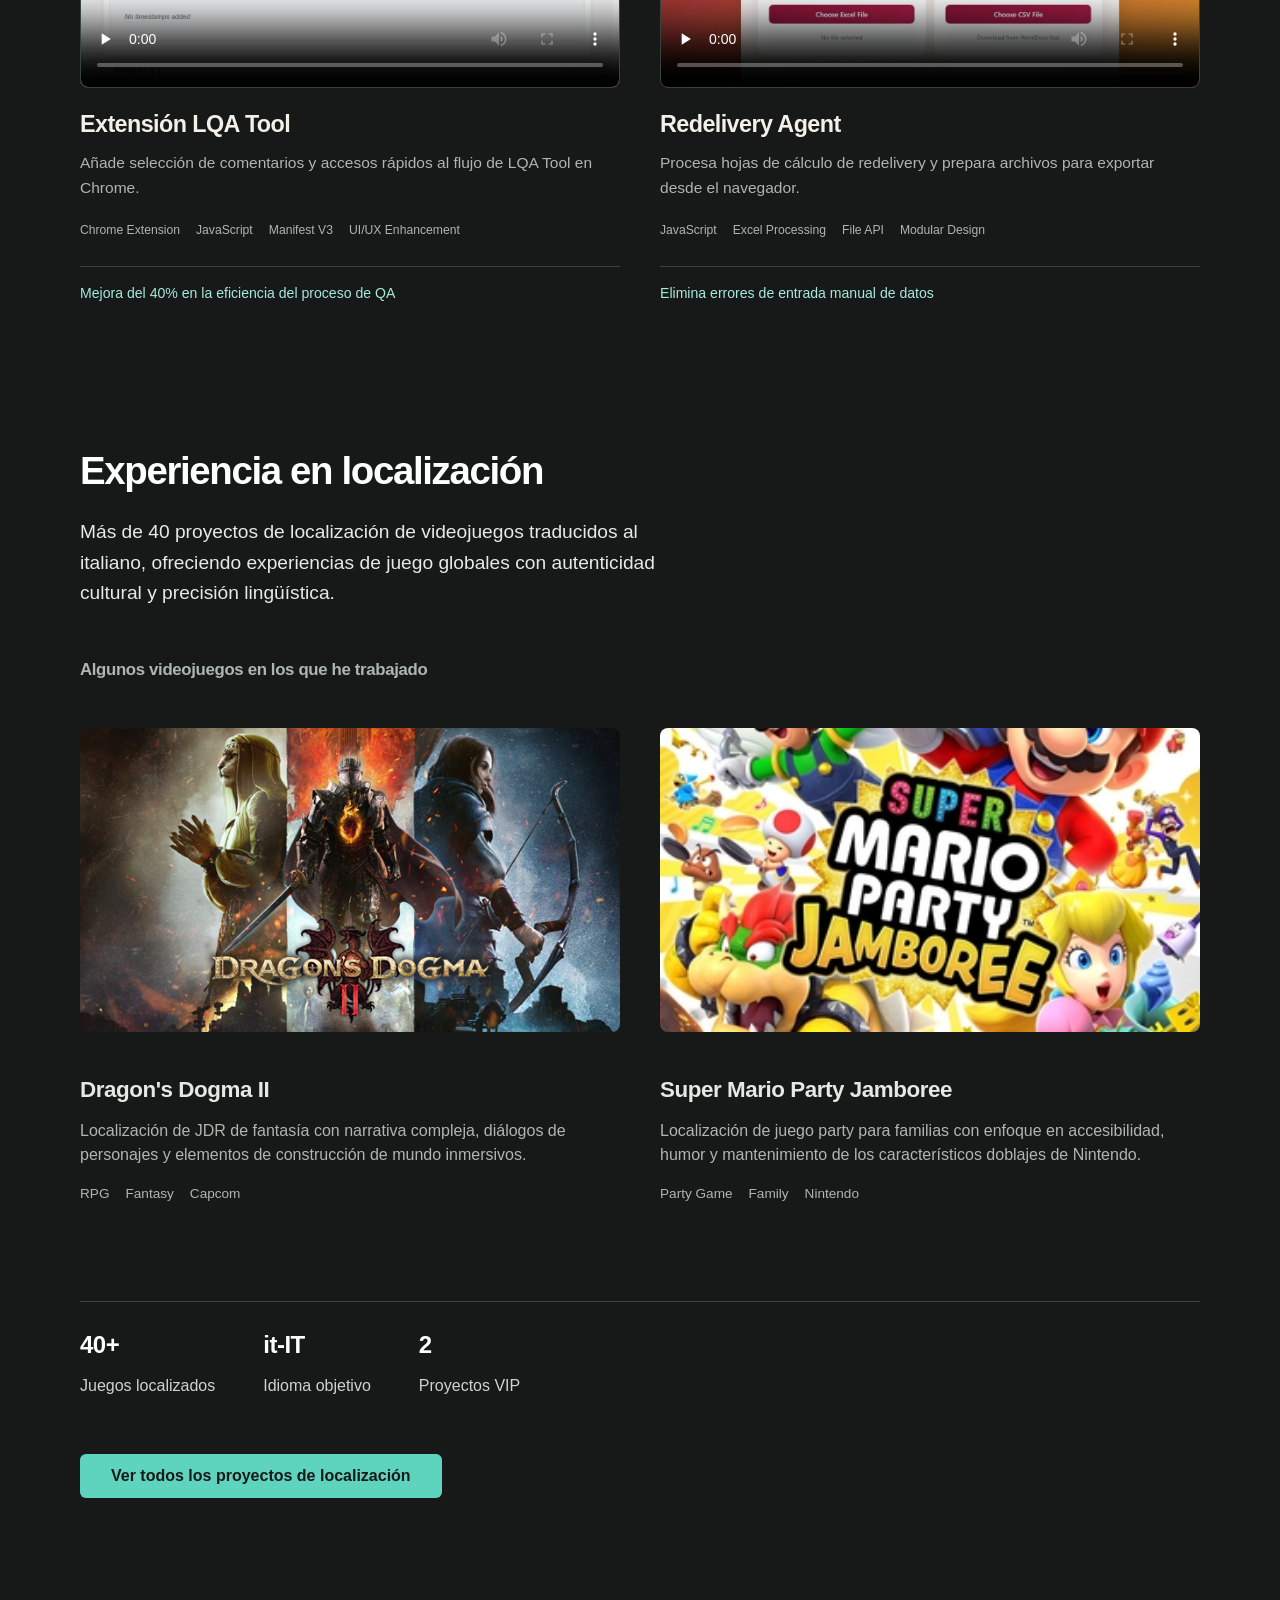
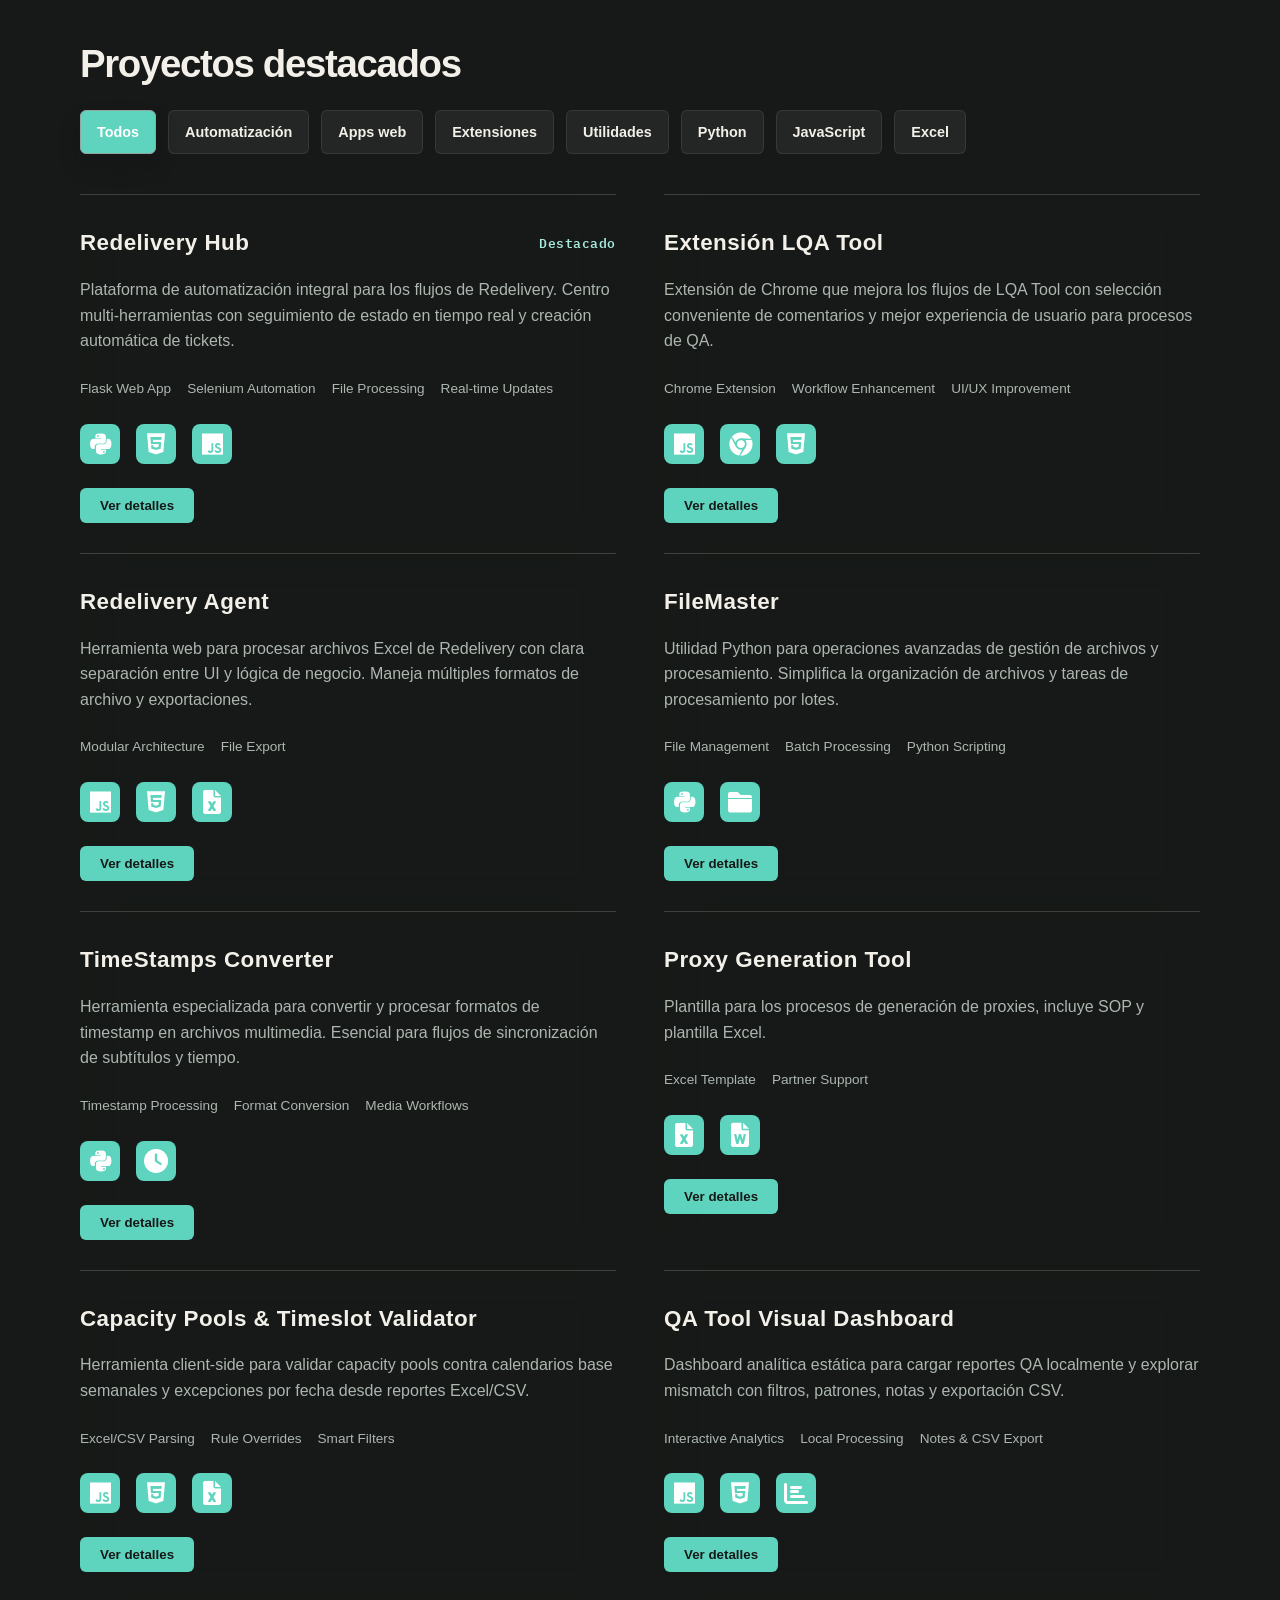
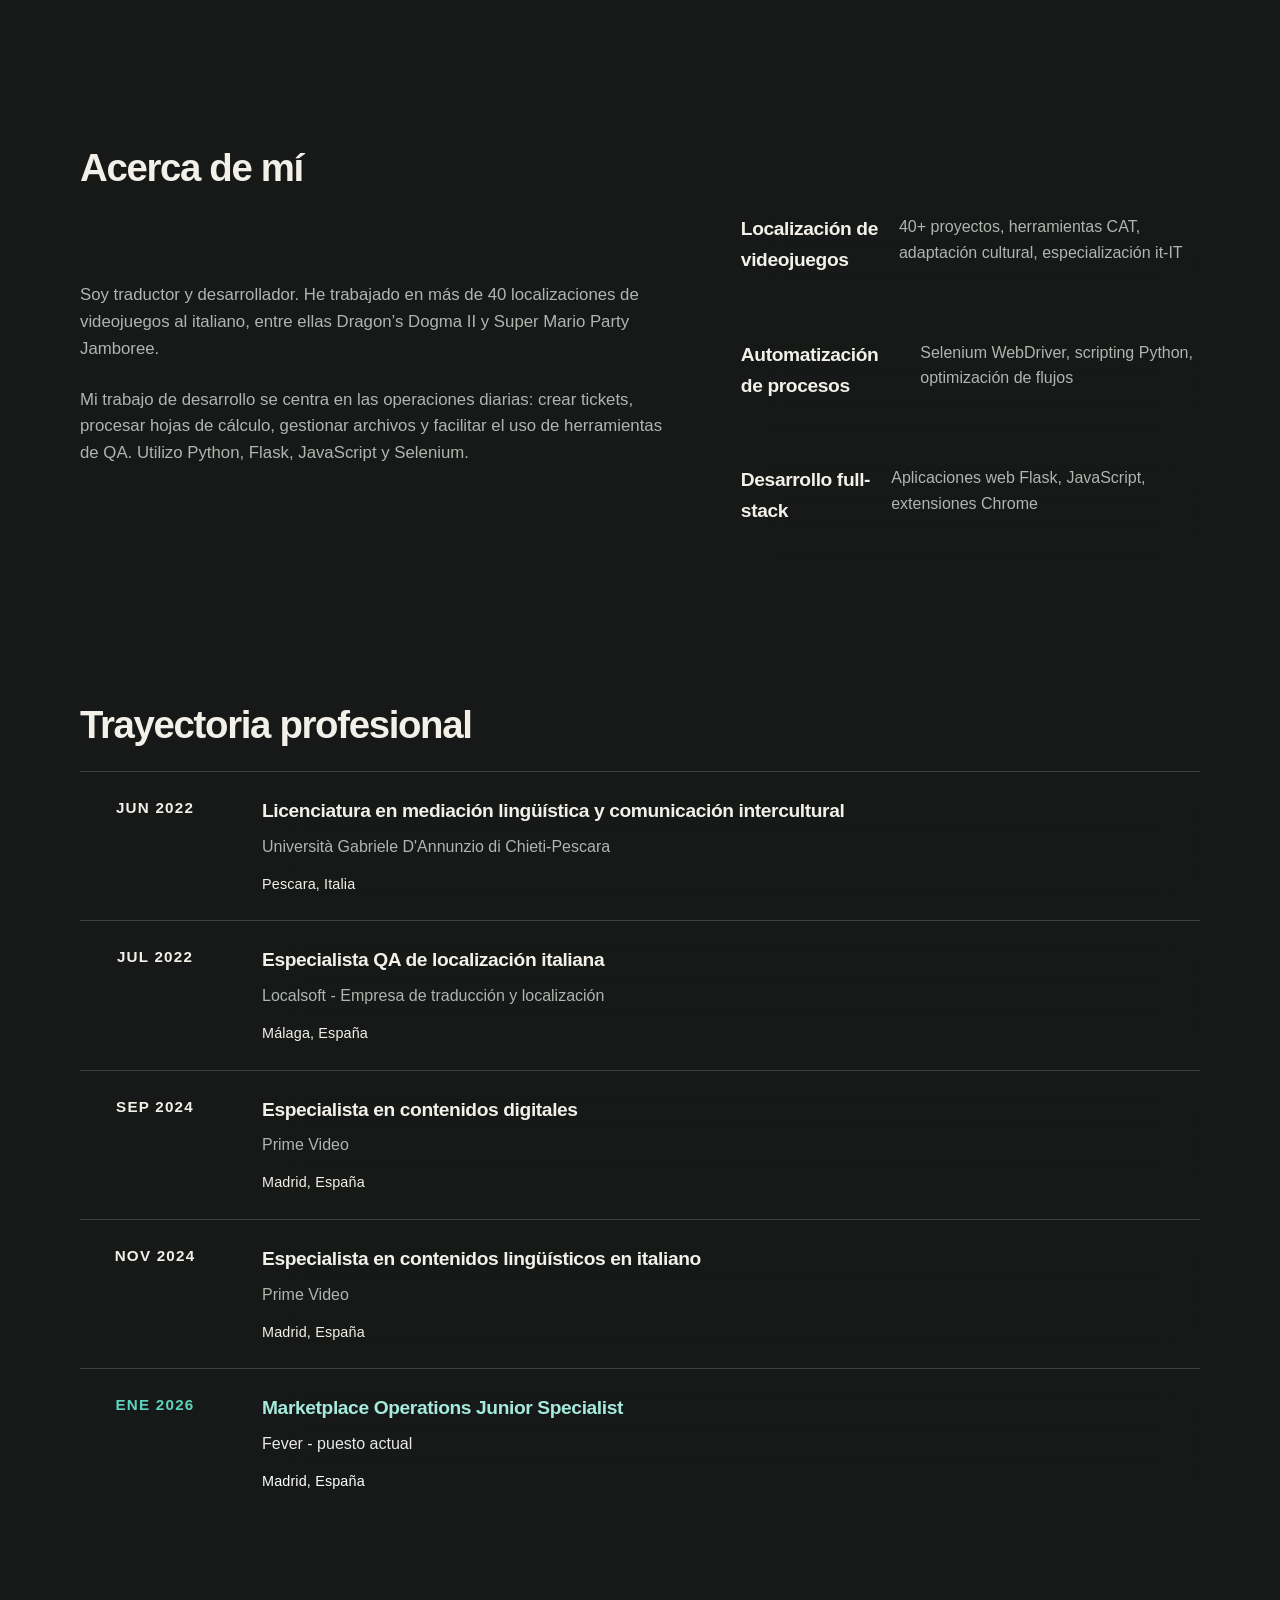
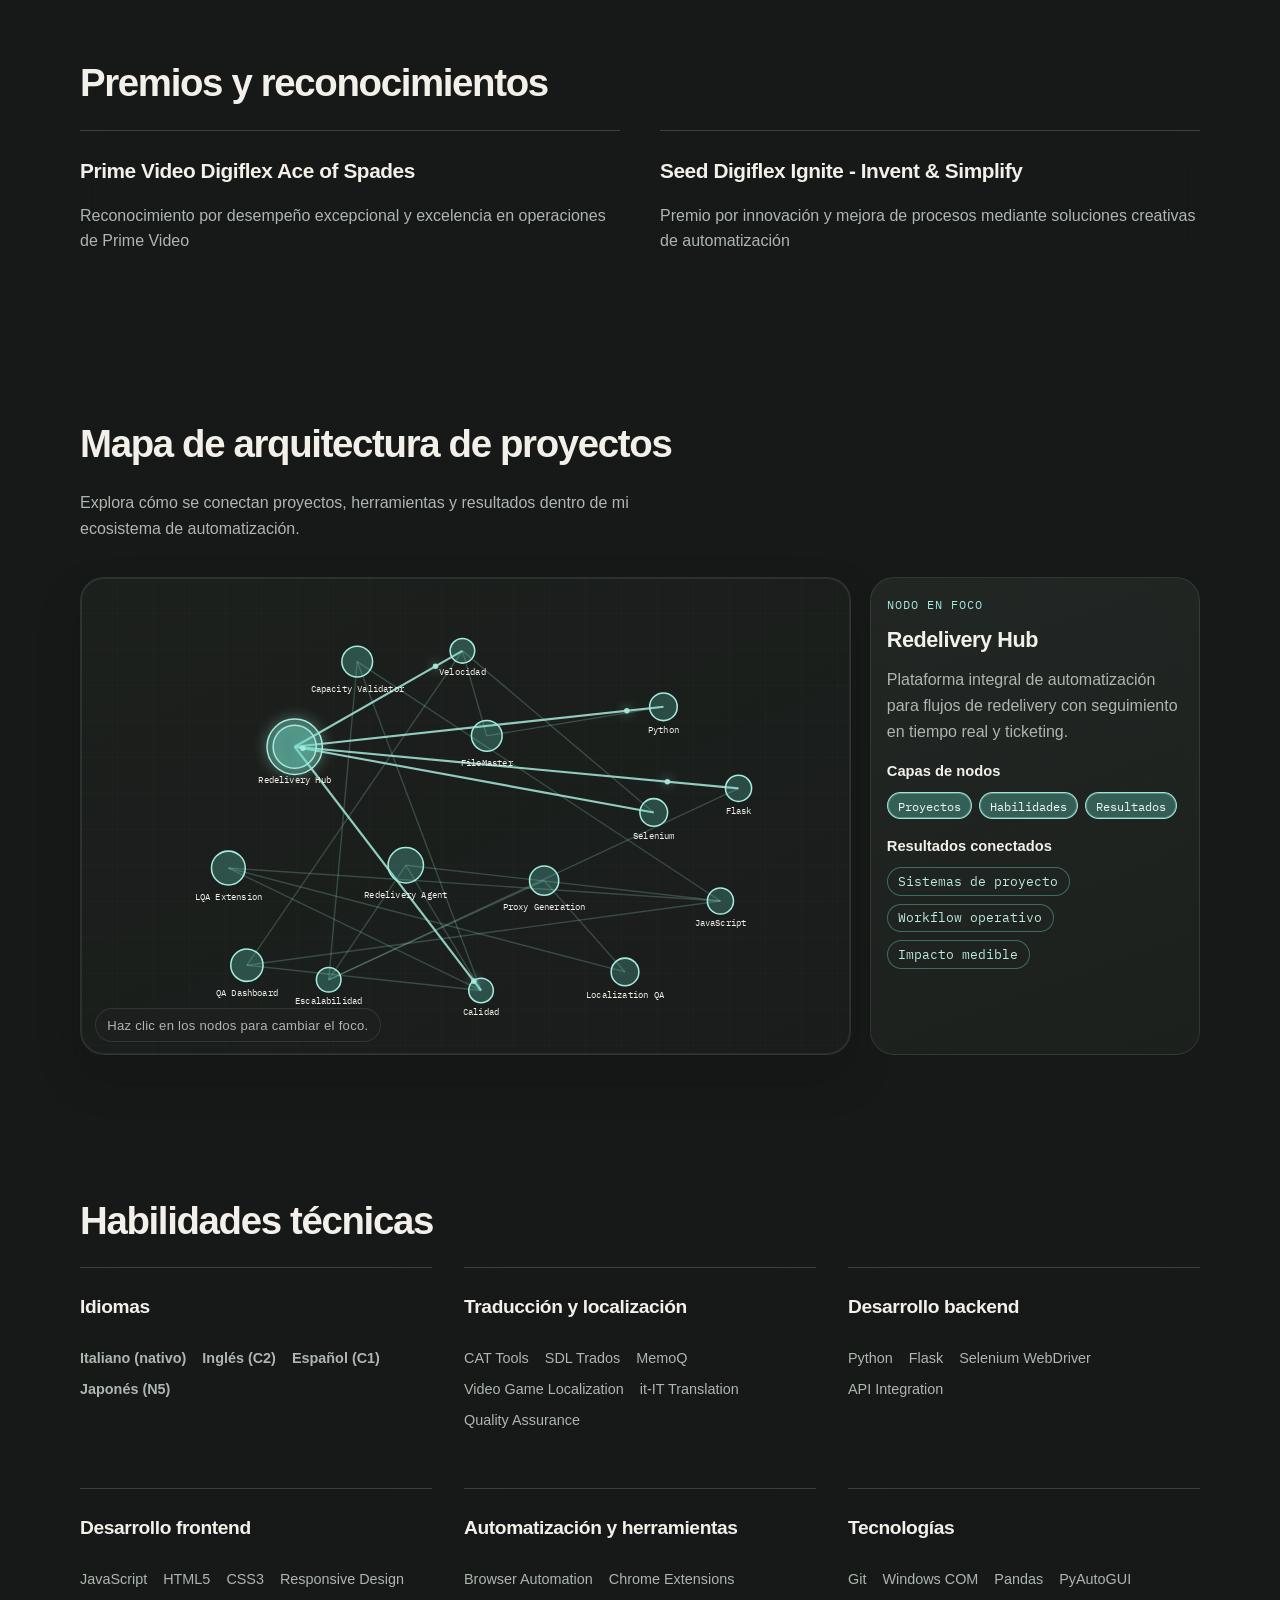
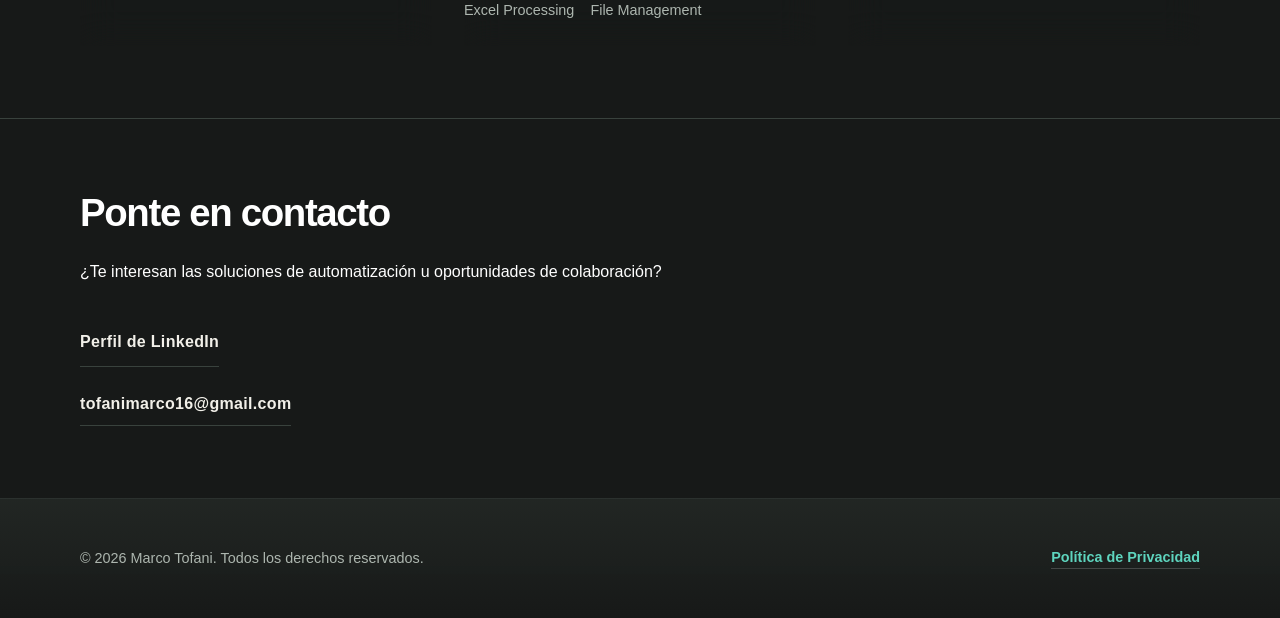
==== commit 301cc816: "Add files via upload" ====
--- a/es/index.html
+++ b/es/index.html
@@ -11,7 +11,6 @@
     <meta name="author" content="Marco Tofani">
     <meta name="robots" content="index, follow, max-image-preview:large, max-snippet:-1, max-video-preview:-1">
     <title>Marco Tofani - Portafolio | Traductor políglota y desarrollador</title>
-    <base href="../">
     <link rel="canonical" href="https://marcotof.github.io/es/">
     <link rel="alternate" hreflang="en" href="https://marcotof.github.io/">
     <link rel="alternate" hreflang="it" href="https://marcotof.github.io/it/">
@@ -105,21 +104,21 @@
         }
         </script>
 
-    <link rel="stylesheet" href="styles.css">
-    <link rel="stylesheet" href="refinement.css">
+    <link rel="stylesheet" href="../styles.css">
+    <link rel="stylesheet" href="../refinement.css">
     <link rel="sitemap" type="application/xml" href="/sitemap.xml">
     <link
         href="https://fonts.googleapis.com/css2?family=IBM+Plex+Mono:wght@400;500;600&family=Space+Grotesk:wght@400;500;600;700&display=swap"
         rel="stylesheet">
     <link rel="stylesheet" href="https://cdnjs.cloudflare.com/ajax/libs/font-awesome/6.0.0/css/all.min.css">
-    <script src="locales.js"></script>
+    <script src="../locales.js"></script>
 </head>
 
 <body class="dark-mode">
     <a class="skip-link" href="#home">Ir al contenido</a>
     <nav class="navbar">
         <div class="nav-container">
-            <div class="nav-logo" data-i18n="nav.logo">Marco Tofani</div>
+            <a class="nav-logo" href="#home" data-i18n="nav.logo">Marco Tofani</a>
             <ul class="nav-menu" id="site-menu" inert>
                 <li><a href="#home" data-i18n="nav.home">Home</a></li>
                 <li><a href="#about" data-i18n="nav.about">About</a></li>
@@ -169,10 +168,10 @@
             </div>
             <div class="hero-buttons">
                 <a href="#demos" class="btn-primary">Ver proyectos</a>
-                <a href="Marco Tofani_Resume.pdf" class="btn-secondary" download target="_blank" rel="noopener noreferrer" data-i18n="btn.downloadResume">Descargar CV</a>
-            </div>
-        </div>
-        <figure class="hero-portrait"><img src="profile-picture.jpg" alt="Marco Tofani" width="3168" height="3211" fetchpriority="high"></figure>
+                <a href="../Marco Tofani_Resume.pdf" class="btn-secondary" download target="_blank" rel="noopener noreferrer" data-i18n="btn.downloadResume">Descargar CV</a>
+            </div>
+        </div>
+        <figure class="hero-portrait"><img src="../profile-picture.jpg" alt="Marco Tofani" width="3168" height="3211" fetchpriority="high"></figure>
         <div class="hero-stats">
             <div class="stat">
                 <h3>5+</h3>
@@ -196,8 +195,8 @@
             <div class="demos-grid">
                 <div class="demo-card">
                     <div class="demo-video">
-                        <video controls playsinline preload="none" poster="poster-redelivery-hub.jpg" aria-label="redelivery hub demo">
-                            <source src="demo-redelivery-hub.mp4" type="video/mp4">
+                        <video controls playsinline preload="none" poster="../poster-redelivery-hub.jpg" aria-label="redelivery hub demo">
+                            <source src="../demo-redelivery-hub.mp4" type="video/mp4">
                             Your browser does not support the video tag.
                         </video>
                     </div>
@@ -218,8 +217,8 @@
 
                 <div class="demo-card">
                     <div class="demo-video">
-                        <video controls playsinline preload="none" poster="poster-lqa-extension.jpg" aria-label="lqa extension demo">
-                            <source src="demo-lqa-extension.mp4" type="video/mp4">
+                        <video controls playsinline preload="none" poster="../poster-lqa-extension.jpg" aria-label="lqa extension demo">
+                            <source src="../demo-lqa-extension.mp4" type="video/mp4">
                             Your browser does not support the video tag.
                         </video>
                     </div>
@@ -240,8 +239,8 @@
 
                 <div class="demo-card">
                     <div class="demo-video">
-                        <video controls playsinline preload="none" poster="poster-redelivery-agent.jpg" aria-label="redelivery agent demo">
-                            <source src="demo-redelivery-agent.mp4" type="video/mp4">
+                        <video controls playsinline preload="none" poster="../poster-redelivery-agent.jpg" aria-label="redelivery agent demo">
+                            <source src="../demo-redelivery-agent.mp4" type="video/mp4">
                             Your browser does not support the video tag.
                         </video>
                     </div>
@@ -276,7 +275,7 @@
                 <div class="games-showcase">
                     <div class="game-card">
                         <div class="game-image">
-                            <img src="dragons-dogma-2.jpg" alt="Dragon's Dogma II" loading="lazy" decoding="async"
+                            <img src="../dragons-dogma-2.jpg" alt="Dragon's Dogma II" loading="lazy" decoding="async"
                                 onerror="this.style.display='none'; this.nextElementSibling.style.display='block';">
                             <div class="image-placeholder" style="display:none;">
                                 <i class="fas fa-dragon"></i>
@@ -296,7 +295,7 @@
                     </div>
                     <div class="game-card">
                         <div class="game-image">
-                            <img src="super-mario-party-jamboree.jpg" alt="Super Mario Party Jamboree" loading="lazy"
+                            <img src="../super-mario-party-jamboree.jpg" alt="Super Mario Party Jamboree" loading="lazy"
                                 decoding="async"
                                 onerror="this.style.display='none'; this.nextElementSibling.style.display='block';">
                             <div class="image-placeholder" style="display:none;">
@@ -550,18 +549,18 @@
                 <div class="about-highlights">
                     <div class="highlight">
                         <i class="fas fa-language"></i>
-                        <h4 data-i18n="about.highlight1Title">Video Game Localization</h4>
+                        <h3 data-i18n="about.highlight1Title">Video Game Localization</h3>
                         <p data-i18n="about.highlight1">40+ projects, CAT tools, cultural adaptation, it-IT
                             specialization</p>
                     </div>
                     <div class="highlight">
                         <i class="fas fa-robot"></i>
-                        <h4 data-i18n="about.highlight2Title">Process Automation</h4>
+                        <h3 data-i18n="about.highlight2Title">Process Automation</h3>
                         <p data-i18n="about.highlight2">Selenium WebDriver, Python scripting, workflow optimization</p>
                     </div>
                     <div class="highlight">
                         <i class="fas fa-code"></i>
-                        <h4 data-i18n="about.highlight3Title">Full-Stack Development</h4>
+                        <h3 data-i18n="about.highlight3Title">Full-Stack Development</h3>
                         <p data-i18n="about.highlight3">Flask web applications, JavaScript, Chrome extensions</p>
                     </div>
                 </div>
@@ -848,8 +847,8 @@
         </div>
     </footer>
 
-    <script src="script.js"></script>
-    <script src="refinement.js"></script>
+    <script src="../script.js"></script>
+    <script src="../refinement.js"></script>
 </body>
 
 </html>
--- a/styles.css
+++ b/styles.css
@@ -0,0 +1,3171 @@
+* {
+    margin: 0;
+    padding: 0;
+    box-sizing: border-box;
+}
+
+:root {
+    --font-sans: "Inter", "SF Pro Display", "SF Pro Text", "Segoe UI", sans-serif;
+    --font-mono: "IBM Plex Mono", "SFMono-Regular", "Consolas", monospace;
+    --bg-primary: #171918;
+    --bg-secondary: #202422;
+    --bg-gradient-start: #171918;
+    --bg-gradient-end: #202422;
+    --text-primary: #1b1f24;
+    --text-secondary: #202422;
+    --text-light: #5b5f66;
+    --border-color: #d7cbb9;
+    --card-bg: rgba(32, 36, 34, 0.92);
+    --card-hover: rgba(44, 51, 46, 0.95);
+    --shadow: rgba(12, 16, 14, 0.18);
+    --navbar-bg: rgba(23, 25, 24, 0.72);
+    --accent-color: #5ed4be;
+    --accent-light: #a6eadc;
+    --accent-dark: #319a86;
+    --accent-2: #49bca6;
+    --accent-3: #a6eadc;
+    --surface-1: #171918;
+    --surface-2: #232826;
+    --surface-3: #2a302d;
+    --chip-bg: rgba(255, 255, 255, 0.06);
+    --chip-border: rgba(255, 255, 255, 0.12);
+    --chip-text: #e5e9e3;
+    --btn-primary-bg: linear-gradient(135deg, rgba(94, 212, 190, 0.95), rgba(73, 188, 166, 0.92));
+    --btn-primary-bg-hover: linear-gradient(135deg, rgba(73, 188, 166, 0.96), rgba(94, 212, 190, 0.94));
+    --btn-secondary-bg: rgba(255, 255, 255, 0.06);
+    --btn-secondary-border: rgba(255, 255, 255, 0.14);
+    --btn-secondary-text: #f2f0e9;
+    --card-group-1-bg: rgba(35, 40, 37, 0.9);
+    --card-group-1-border: rgba(133, 157, 145, 0.18);
+    --card-group-1-accent: #5ed4be;
+    --card-group-2-bg: rgba(35, 40, 37, 0.88);
+    --card-group-2-border: rgba(133, 157, 145, 0.18);
+    --card-group-2-accent: #5ed4be;
+    --card-group-3-bg: rgba(35, 40, 37, 0.9);
+    --card-group-3-border: rgba(133, 157, 145, 0.2);
+    --card-group-3-accent: #5ed4be;
+    --card-group-4-bg: rgba(35, 40, 37, 0.9);
+    --card-group-4-border: rgba(133, 157, 145, 0.16);
+    --card-group-4-accent: #91a69e;
+    --premium-card-radius: 24px;
+    --premium-card-shadow: 0 20px 50px rgba(12, 16, 14, 0.18);
+    --premium-card-shadow-hover: 0 28px 64px rgba(12, 16, 14, 0.28);
+    --btn-group-1-bg: linear-gradient(135deg, var(--card-group-1-accent), var(--accent-color));
+    --btn-group-1-hover: linear-gradient(135deg, var(--accent-color), var(--card-group-1-accent));
+    --btn-group-3-bg: linear-gradient(135deg, var(--card-group-3-accent), var(--accent-3));
+    --btn-group-3-hover: linear-gradient(135deg, var(--accent-3), var(--card-group-3-accent));
+    --btn-group-4-bg: linear-gradient(135deg, var(--card-group-4-accent), #68877c);
+    --btn-group-4-hover: linear-gradient(135deg, #68877c, var(--card-group-4-accent));
+}
+
+body.dark-mode {
+    --bg-primary: #171918;
+    --bg-secondary: #202422;
+    --bg-gradient-start: #171918;
+    --bg-gradient-end: #202422;
+    --text-primary: #f2f0e9;
+    --text-secondary: #f2f0e9;
+    --text-light: #adb6af;
+    --border-color: #39423d;
+    --card-bg: rgba(32, 36, 34, 0.92);
+    --card-hover: rgba(44, 51, 46, 0.95);
+    --shadow: rgba(12, 16, 14, 0.38);
+    --navbar-bg: rgba(23, 25, 24, 0.72);
+    --accent-color: #5ed4be;
+    --accent-light: #a6eadc;
+    --accent-dark: #319a86;
+    --accent-2: #49bca6;
+    --accent-3: #a6eadc;
+    --surface-1: #171918;
+    --surface-2: #232826;
+    --surface-3: #2a302d;
+    --chip-bg: rgba(255, 255, 255, 0.06);
+    --chip-border: rgba(255, 255, 255, 0.12);
+    --chip-text: #e5e9e3;
+    --btn-primary-bg: linear-gradient(135deg, rgba(94, 212, 190, 0.95), rgba(73, 188, 166, 0.92));
+    --btn-primary-bg-hover: linear-gradient(135deg, rgba(73, 188, 166, 0.96), rgba(94, 212, 190, 0.94));
+    --btn-secondary-bg: rgba(255, 255, 255, 0.06);
+    --btn-secondary-border: rgba(255, 255, 255, 0.14);
+    --btn-secondary-text: #f2f0e9;
+    --card-group-1-bg: rgba(35, 40, 37, 0.9);
+    --card-group-1-border: rgba(133, 157, 145, 0.18);
+    --card-group-1-accent: #5ed4be;
+    --card-group-2-bg: rgba(35, 40, 37, 0.88);
+    --card-group-2-border: rgba(133, 157, 145, 0.18);
+    --card-group-2-accent: #5ed4be;
+    --card-group-3-bg: rgba(35, 40, 37, 0.9);
+    --card-group-3-border: rgba(133, 157, 145, 0.2);
+    --card-group-3-accent: #5ed4be;
+    --card-group-4-bg: rgba(35, 40, 37, 0.9);
+    --card-group-4-border: rgba(133, 157, 145, 0.16);
+    --card-group-4-accent: #91a69e;
+    --premium-card-radius: 24px;
+    --premium-card-shadow: 0 20px 50px rgba(0, 0, 0, 0.38);
+    --premium-card-shadow-hover: 0 30px 70px rgba(0, 0, 0, 0.46);
+    --btn-group-1-bg: linear-gradient(135deg, var(--card-group-1-accent), var(--accent-color));
+    --btn-group-1-hover: linear-gradient(135deg, var(--accent-color), var(--card-group-1-accent));
+    --btn-group-3-bg: linear-gradient(135deg, var(--card-group-3-accent), var(--accent-3));
+    --btn-group-3-hover: linear-gradient(135deg, var(--accent-3), var(--card-group-3-accent));
+    --btn-group-4-bg: linear-gradient(135deg, var(--card-group-4-accent), #68877c);
+    --btn-group-4-hover: linear-gradient(135deg, #68877c, var(--card-group-4-accent));
+}
+
+body {
+    font-family: var(--font-sans);
+    line-height: 1.6;
+    color: var(--text-primary);
+    background-color: var(--bg-primary);
+    background-image:
+        radial-gradient(circle at 12% 14%, rgba(94, 212, 190, 0.08), transparent 30%),
+        radial-gradient(circle at 82% 14%, rgba(73, 188, 166, 0.07), transparent 28%),
+        radial-gradient(circle at 50% 100%, rgba(94, 212, 190, 0.04), transparent 40%),
+        linear-gradient(180deg, rgba(255, 255, 255, 0.015), transparent 22%),
+        linear-gradient(90deg, rgba(145, 166, 158, 0.018) 1px, transparent 1px),
+        linear-gradient(0deg, rgba(145, 166, 158, 0.018) 1px, transparent 1px);
+    background-size: 100% 100%, 100% 100%, 100% 100%, 100% 100%, 72px 72px, 72px 72px;
+    transition: background 0.3s ease, color 0.3s ease;
+}
+
+h1,
+h2,
+h3,
+h4 {
+    letter-spacing: -0.02em;
+}
+
+code,
+.mono {
+    font-family: var(--font-mono);
+}
+
+.container {
+    max-width: 1200px;
+    margin: 0 auto;
+    padding: 0 20px;
+}
+
+.sr-only {
+    position: absolute;
+    width: 1px;
+    height: 1px;
+    padding: 0;
+    margin: -1px;
+    overflow: hidden;
+    clip: rect(0, 0, 0, 0);
+    white-space: nowrap;
+    border: 0;
+}
+
+/* Navigation */
+.navbar {
+    position: fixed;
+    top: 0;
+    width: 100%;
+    background: var(--navbar-bg);
+    backdrop-filter: blur(24px) saturate(160%);
+    z-index: 1000;
+    padding: 1rem 0;
+    border-bottom: 1px solid var(--border-color);
+    box-shadow: 0 12px 30px rgba(12, 16, 14, 0.12);
+    transition: background 0.3s ease, border-color 0.3s ease, box-shadow 0.3s ease;
+}
+
+.nav-container {
+    max-width: 1200px;
+    margin: 0 auto;
+    padding: 0 20px;
+    display: flex;
+    justify-content: space-between;
+    align-items: center;
+    position: relative;
+    gap: 1rem;
+}
+
+.nav-logo {
+    font-size: 1.5rem;
+    font-weight: 700;
+    color: var(--text-secondary);
+    text-decoration: none;
+    flex-shrink: 0;
+    z-index: 3;
+    letter-spacing: 0.08em;
+    text-transform: uppercase;
+    font-family: var(--font-mono);
+}
+
+.nav-actions {
+    display: flex;
+    align-items: center;
+    gap: 0.75rem;
+    z-index: 5;
+    position: absolute;
+    right: 20px;
+    top: 50%;
+    transform: translateY(-50%);
+    flex-shrink: 0;
+}
+
+.nav-menu {
+    display: flex;
+    list-style: none;
+    position: fixed;
+    left: 50%;
+    top: 78px;
+    flex-direction: column;
+    background: rgba(23, 25, 24, 0.86);
+    width: min(560px, calc(100% - 2rem));
+    text-align: center;
+    transition: opacity 0.25s ease, transform 0.25s ease, box-shadow 0.25s ease;
+    box-shadow: 0 30px 70px rgba(12, 16, 14, 0.28);
+    padding: 0.75rem 0 1.4rem 0;
+    gap: 0;
+    border: 1px solid var(--border-color);
+    border-radius: 28px;
+    max-height: calc(100vh - 90px);
+    overflow-y: auto;
+    overflow-x: hidden;
+    -webkit-overflow-scrolling: touch;
+    z-index: 4;
+    backdrop-filter: blur(28px) saturate(160%);
+    opacity: 0;
+    pointer-events: none;
+    transform: translateX(-50%) translateY(-12px) scale(0.98);
+}
+
+html.menu-open,
+body.menu-open {
+    overflow-x: hidden;
+}
+
+.nav-menu.active {
+    opacity: 1;
+    pointer-events: auto;
+    transform: translateX(-50%) translateY(0) scale(1);
+}
+
+/* Staggered reveal for menu items */
+.nav-menu.active li:nth-child(1) a {
+    transition-delay: 0.02s;
+    opacity: 1;
+    transform: translateY(0);
+}
+
+.nav-menu.active li:nth-child(2) a {
+    transition-delay: 0.05s;
+    opacity: 1;
+    transform: translateY(0);
+}
+
+.nav-menu.active li:nth-child(3) a {
+    transition-delay: 0.08s;
+    opacity: 1;
+    transform: translateY(0);
+}
+
+.nav-menu.active li:nth-child(4) a {
+    transition-delay: 0.11s;
+    opacity: 1;
+    transform: translateY(0);
+}
+
+.nav-menu.active li:nth-child(5) a {
+    transition-delay: 0.14s;
+    opacity: 1;
+    transform: translateY(0);
+}
+
+.nav-menu.active li:nth-child(6) a {
+    transition-delay: 0.17s;
+    opacity: 1;
+    transform: translateY(0);
+}
+
+.nav-menu.active li:nth-child(7) a {
+    transition-delay: 0.20s;
+    opacity: 1;
+    transform: translateY(0);
+}
+
+.nav-menu.active li:nth-child(8) a {
+    transition-delay: 0.23s;
+    opacity: 1;
+    transform: translateY(0);
+}
+
+.nav-menu.active li:nth-child(9) a {
+    transition-delay: 0.26s;
+    opacity: 1;
+    transform: translateY(0);
+}
+
+.nav-menu li {
+    margin: 0.25rem 0;
+}
+
+.nav-menu li:first-child a {
+    padding-top: 1.25rem;
+}
+
+.nav-menu a {
+    text-decoration: none;
+    color: var(--text-primary);
+    font-weight: 600;
+    font-size: 1.08rem;
+    padding: 1rem;
+    display: block;
+    opacity: 0;
+    transform: translateY(8px);
+    transition: opacity 0.25s ease, transform 0.25s ease;
+    border-radius: 8px;
+    border: 1px solid transparent;
+}
+
+.nav-menu a:hover {
+    transform: translateY(0) scale(1.02);
+    background: rgba(255, 255, 255, 0.05);
+    border-color: var(--border-color);
+}
+
+.nav-menu a:focus-visible {
+    outline: 2px solid var(--accent-color);
+    outline-offset: 2px;
+    transform: translateY(0) scale(1.02);
+    background: var(--card-hover);
+    border-color: var(--accent-color);
+}
+
+.nav-menu .nav-language {
+    margin: 0.6rem 1rem 0.9rem;
+}
+
+.nav-menu .language-selector {
+    justify-content: center;
+    padding: 0.9rem 1.25rem 1.1rem;
+    border-radius: 24px;
+    border: 1px solid var(--border-color);
+    background: linear-gradient(180deg, rgba(32, 36, 34, 0.96), rgba(23, 25, 24, 0.9));
+    box-shadow: 0 18px 40px rgba(12, 16, 14, 0.22);
+    flex-direction: column;
+    gap: 0.5rem;
+    opacity: 0;
+    transform: translateY(8px);
+    transition: opacity 0.25s ease, transform 0.25s ease;
+}
+
+.nav-menu .language-title {
+    font-size: 0.85rem;
+    font-weight: 700;
+    letter-spacing: 0.08em;
+    text-transform: uppercase;
+    color: var(--text-light);
+}
+
+.nav-menu .lang-pills {
+    display: grid;
+    grid-template-columns: repeat(3, minmax(0, 1fr));
+    gap: 0.6rem;
+    width: 100%;
+    max-width: 22rem;
+}
+
+.nav-menu .lang-pill {
+    border: 1px solid var(--border-color);
+    border-radius: 999px;
+    background: rgba(255, 255, 255, 0.06);
+    color: var(--text-primary);
+    padding: 0.55rem 0.8rem;
+    font-size: 0.95rem;
+    font-weight: 700;
+    letter-spacing: 0.02em;
+    font-family: "Segoe UI Emoji", "Apple Color Emoji", "Noto Color Emoji", var(--font-sans);
+    cursor: pointer;
+    transition: transform 0.2s ease, box-shadow 0.2s ease, border-color 0.2s ease;
+    box-shadow: 0 8px 18px rgba(12, 16, 14, 0.14);
+}
+
+.nav-menu .lang-pill:hover {
+    transform: translateY(-1px);
+    border-color: var(--text-secondary);
+    box-shadow: 0 10px 20px rgba(0, 0, 0, 0.16);
+}
+
+.nav-menu .lang-pill.active {
+    border-color: var(--accent-color);
+    background: linear-gradient(135deg, var(--accent-color), var(--accent-dark));
+    color: #fff;
+    box-shadow: 0 10px 22px rgba(5, 150, 105, 0.35);
+}
+
+.nav-menu .lang-pill:focus-visible {
+    outline: 2px solid var(--accent-color);
+    outline-offset: 2px;
+}
+
+
+.nav-menu.active .language-selector {
+    opacity: 1;
+    transform: translateY(0);
+    transition-delay: 0.29s;
+}
+
+.hamburger {
+    display: flex;
+    flex-direction: column;
+    background: rgba(255, 255, 255, 0.06);
+    border: 1px solid var(--border-color);
+    cursor: pointer;
+    padding: 0.5rem;
+    border-radius: 999px;
+    width: 44px;
+    height: 44px;
+    justify-content: center;
+    align-items: center;
+    gap: 4px;
+    z-index: 3;
+    box-shadow: 0 12px 24px rgba(12, 16, 14, 0.16);
+    transition: transform 0.2s ease, box-shadow 0.2s ease, border-color 0.2s ease;
+}
+
+.hamburger span {
+    width: 20px;
+    height: 2px;
+    background: var(--text-secondary);
+    transition: transform 0.28s cubic-bezier(0.4, 0, 0.2, 1), opacity 0.2s ease, background 0.2s ease;
+    border-radius: 999px;
+    transform-origin: center;
+}
+
+.hamburger:hover {
+    transform: translateY(-1px);
+    box-shadow: 0 14px 28px rgba(0, 0, 0, 0.16);
+    border-color: var(--text-secondary);
+}
+
+.hamburger:focus-visible {
+    outline: 2px solid var(--accent-color);
+    outline-offset: 2px;
+}
+
+.hamburger.active span:nth-child(1) {
+    transform: translateY(6px) rotate(45deg);
+}
+
+.hamburger.active span:nth-child(2) {
+    opacity: 0;
+}
+
+.hamburger.active span:nth-child(3) {
+    transform: translateY(-6px) rotate(-45deg);
+}
+
+@media (max-width: 800px) {
+    .nav-container {
+        align-items: center;
+    }
+
+    .nav-actions {
+        gap: 0.5rem;
+        position: static;
+        transform: none;
+        justify-content: flex-end;
+        margin-left: auto;
+        z-index: 6;
+    }
+
+    .language-selector label {
+        display: none;
+    }
+
+    .nav-menu .lang-pills {
+        grid-template-columns: 1fr;
+        max-width: 14rem;
+    }
+
+    .nav-menu .lang-pill {
+        width: 100%;
+        display: flex;
+        justify-content: center;
+    }
+}
+
+/* Respect reduced motion preferences */
+@media (prefers-reduced-motion: reduce) {
+    @media (max-width: 800px) {
+        .nav-menu {
+            transition: none;
+        }
+
+        .nav-menu a {
+            transition: none;
+            opacity: 1;
+            transform: none;
+        }
+
+        .nav-menu.active li a {
+            opacity: 1;
+            transform: none;
+        }
+
+        body.menu-open::after {
+            transition: none;
+        }
+    }
+}
+
+/* Backdrop overlay when mobile menu is open */
+@media (max-width: 800px) {
+    body.menu-open::after {
+        content: '';
+        position: fixed;
+        inset: 0;
+        background: rgba(0, 0, 0, 0.35);
+        backdrop-filter: blur(2px);
+        z-index: 3;
+        /* below nav-menu (z-index: 4) */
+        transition: opacity 0.2s ease;
+    }
+
+    body.dark-mode.menu-open::after {
+        background: rgba(0, 0, 0, 0.5);
+    }
+}
+
+/* Desktop scrollspy dots */
+.scrollspy-dots {
+    display: none;
+}
+
+.mobile-section-arrows {
+    display: none;
+}
+
+@media (max-width: 1023px) {
+    .mobile-section-arrows {
+        position: fixed;
+        right: max(12px, env(safe-area-inset-right));
+        bottom: calc(14px + env(safe-area-inset-bottom));
+        z-index: 940;
+        display: flex;
+        flex-direction: column;
+        gap: 0.55rem;
+        opacity: 0;
+        transform: translateY(8px);
+        transition: opacity 0.2s ease, transform 0.2s ease;
+        pointer-events: none;
+    }
+
+    .mobile-section-arrows.is-visible {
+        opacity: 1;
+        transform: translateY(0);
+    }
+
+    .mobile-section-arrow {
+        width: 46px;
+        height: 46px;
+        border-radius: 999px;
+        border: 1px solid rgba(220, 241, 232, 0.45);
+        background: rgba(26, 29, 27, 0.58);
+        color: #eff9f3;
+        display: inline-flex;
+        align-items: center;
+        justify-content: center;
+        font-size: 1.2rem;
+        line-height: 1;
+        cursor: pointer;
+        pointer-events: auto;
+        box-shadow: 0 10px 20px rgba(0, 0, 0, 0.28);
+        transition: opacity 0.2s ease, transform 0.2s ease, background 0.2s ease, border-color 0.2s ease;
+        -webkit-tap-highlight-color: transparent;
+        touch-action: manipulation;
+    }
+
+    .mobile-section-arrow span {
+        transform: translateY(-1px);
+    }
+
+    .mobile-section-arrow.is-hidden {
+        opacity: 0;
+        visibility: hidden;
+        transform: translateY(3px) scale(0.94);
+        pointer-events: none;
+    }
+
+    body:not(.dark-mode) .mobile-section-arrow {
+        border-color: rgba(26, 29, 27, 0.28);
+        background: rgba(255, 255, 255, 0.84);
+        color: #0f172a;
+        box-shadow: 0 10px 20px rgba(26, 29, 27, 0.16);
+    }
+
+    .mobile-section-arrow:focus-visible {
+        outline: 2px solid var(--accent-light);
+        outline-offset: 2px;
+    }
+}
+
+@media (prefers-reduced-motion: reduce) {
+    .mobile-section-arrows,
+    .mobile-section-arrow {
+        transition: none;
+    }
+}
+
+@media (min-width: 1024px) {
+    .scrollspy-dots {
+        position: fixed;
+        right: clamp(12px, 1.8vw, 26px);
+        top: 50%;
+        transform: translateY(-50%);
+        z-index: 950;
+        display: flex;
+        pointer-events: none;
+    }
+
+    .scrollspy-dots ul {
+        list-style: none;
+        margin: 0;
+        padding: 0;
+        display: flex;
+        flex-direction: column;
+        gap: 0.72rem;
+        pointer-events: auto;
+    }
+
+    .scrollspy-dot {
+        width: 14px;
+        height: 14px;
+        border-radius: 50%;
+        border: 2px solid rgba(220, 241, 232, 0.65);
+        background: rgba(26, 29, 27, 0.38);
+        display: inline-flex;
+        align-items: center;
+        justify-content: center;
+        transition: transform 0.2s ease, border-color 0.2s ease, background 0.2s ease, box-shadow 0.2s ease;
+    }
+
+    .scrollspy-dot::after {
+        content: '';
+        width: 4px;
+        height: 4px;
+        border-radius: 50%;
+        background: rgba(239, 249, 243, 0.85);
+        transition: background 0.2s ease;
+    }
+
+    body:not(.dark-mode) .scrollspy-dot {
+        border-color: rgba(32, 36, 34, 0.44);
+        background: rgba(255, 255, 255, 0.68);
+    }
+
+    body:not(.dark-mode) .scrollspy-dot::after {
+        background: rgba(32, 36, 34, 0.5);
+    }
+
+    .scrollspy-dot:hover {
+        transform: scale(1.08);
+        border-color: var(--accent-light);
+    }
+
+    .scrollspy-dot.is-active {
+        border-color: var(--accent-light);
+        background: rgba(94, 212, 190, 0.28);
+        box-shadow: 0 0 0 4px rgba(94, 212, 190, 0.14);
+    }
+
+    .scrollspy-dot.is-active::after {
+        background: var(--accent-light);
+    }
+
+    .scrollspy-dot:focus-visible {
+        outline: 2px solid var(--accent-light);
+        outline-offset: 3px;
+    }
+}
+
+/* Hero Section */
+.hero {
+    min-height: 100vh;
+    display: flex;
+    flex-direction: column;
+    justify-content: center;
+    align-items: flex-start;
+    text-align: left;
+    background:
+        radial-gradient(circle at top right, rgba(73, 188, 166, 0.14), transparent 34%),
+        radial-gradient(circle at bottom left, rgba(94, 212, 190, 0.16), transparent 38%),
+        linear-gradient(135deg, var(--bg-gradient-start) 0%, var(--bg-gradient-end) 100%);
+    color: white;
+    padding: 0 20px;
+}
+
+.hero-content {
+    max-width: 720px;
+    width: min(720px, 100%);
+    min-height: 29.25rem;
+    position: relative;
+    padding-left: 0;
+    align-self: center;
+}
+
+.hero-content h1 {
+    position: relative;
+    display: inline-block;
+    padding-top: 0.85rem;
+    font-size: 3.7rem;
+    font-weight: 700;
+    margin-bottom: 1rem;
+    color: white;
+}
+
+.hero-content h1::before {
+    content: '';
+    position: absolute;
+    left: 0;
+    top: 0;
+    width: 100%;
+    height: 2px;
+    background: linear-gradient(90deg, rgba(255, 255, 255, 0.2), rgba(94, 212, 190, 0.7));
+    border-radius: 999px;
+}
+
+.hero-content h2 {
+    font-size: 1.5rem;
+    font-weight: 500;
+    margin-bottom: 1.5rem;
+    opacity: 0.9;
+    color: white;
+    font-family: var(--font-mono);
+    text-transform: uppercase;
+    letter-spacing: 0.18em;
+    font-size: 0.95rem;
+}
+
+.hero-content p {
+    font-size: 1.1rem;
+    max-width: 640px;
+    margin: 0 0 1.5rem;
+    opacity: 0.8;
+    color: white;
+}
+
+.hero-meta {
+    display: flex;
+    flex-wrap: wrap;
+    gap: 0.75rem;
+    margin: 0 0 2rem;
+}
+
+.hero-badge {
+    display: inline-flex;
+    align-items: center;
+    gap: 0.5rem;
+    padding: 0.55rem 0.9rem;
+    border-radius: 999px;
+    background: rgba(255, 255, 255, 0.06);
+    border: 1px solid rgba(255, 255, 255, 0.12);
+    color: rgba(255, 255, 255, 0.9);
+    font-size: 0.76rem;
+    font-weight: 600;
+    letter-spacing: 0.04em;
+    text-transform: uppercase;
+    font-family: var(--font-mono);
+}
+
+.hero-buttons {
+    display: flex;
+    flex-wrap: wrap;
+    gap: 1rem;
+    align-items: center;
+    margin-bottom: 3rem;
+}
+
+.btn-primary,
+.btn-secondary {
+    padding: 12px 24px;
+    border-radius: 999px;
+    text-decoration: none;
+    font-weight: 600;
+    transition: all 0.3s;
+    display: inline-flex;
+    align-items: center;
+    justify-content: center;
+    cursor: pointer;
+    letter-spacing: 0.02em;
+    line-height: 1.2;
+    white-space: nowrap;
+}
+
+.btn-primary {
+    background: var(--btn-group-1-bg);
+    color: white;
+    border: 1px solid transparent;
+}
+
+.btn-secondary {
+    background: rgba(255, 255, 255, 0.06);
+    color: var(--btn-secondary-text);
+    border: 1px solid var(--btn-secondary-border);
+}
+
+.btn-primary:focus-visible,
+.btn-secondary:focus-visible {
+    outline: 2px solid rgba(255, 255, 255, 0.8);
+    outline-offset: 2px;
+}
+
+@media (hover: hover) and (pointer: fine) {
+    .btn-primary:hover {
+        background: var(--btn-group-1-hover);
+        transform: translateY(-2px);
+        box-shadow: 0 16px 30px rgba(94, 212, 190, 0.18);
+    }
+
+    .btn-secondary:hover {
+        background: rgba(255, 255, 255, 0.1);
+        border-color: rgba(255, 255, 255, 0.22);
+        color: #ffffff;
+        transform: translateY(-2px);
+        box-shadow: 0 12px 26px rgba(12, 16, 14, 0.24);
+    }
+}
+
+.hero-stats {
+    display: flex;
+    gap: 3rem;
+    margin-top: 2rem;
+    flex-wrap: wrap;
+    justify-content: center;
+    align-self: center;
+    width: 100%;
+}
+
+.hero-stats .stat {
+    background: linear-gradient(180deg, rgba(35, 40, 37, 0.9), rgba(23, 25, 24, 0.84));
+    border: 1px solid var(--card-group-1-border);
+    padding: 0.85rem 1.2rem;
+    border-radius: var(--premium-card-radius);
+    min-width: 150px;
+    backdrop-filter: blur(18px) saturate(160%);
+    text-align: center;
+    box-shadow: var(--premium-card-shadow);
+    -webkit-backdrop-filter: blur(18px) saturate(160%);
+}
+
+.stat h3 {
+    font-size: 2.5rem;
+    font-weight: 700;
+    margin-bottom: 0.5rem;
+    color: white;
+}
+
+.stat p {
+    opacity: 0.8;
+    color: white;
+}
+
+/* About Section */
+.about {
+    padding: 100px 0;
+    background: linear-gradient(180deg, rgba(26, 29, 27, 0.42) 0%, rgba(23, 25, 24, 0.96) 100%);
+    position: relative;
+    overflow: hidden;
+}
+
+.about::before {
+    content: '';
+    position: absolute;
+    inset: 12% -10% auto auto;
+    width: 240px;
+    height: 240px;
+    border-radius: 50%;
+    background: radial-gradient(circle, rgba(73, 188, 166, 0.12), transparent 70%);
+    pointer-events: none;
+}
+
+.about h2 {
+    text-align: center;
+    font-size: 2.5rem;
+    margin-bottom: 3rem;
+    color: var(--text-secondary);
+}
+
+.about-content {
+    display: grid;
+    grid-template-columns: 1fr 1fr;
+    gap: 4rem;
+    align-items: center;
+    justify-items: center;
+}
+
+.about-left {
+    display: flex;
+    flex-direction: column;
+    gap: 2rem;
+    align-items: center;
+    text-align: center;
+}
+
+.profile-picture {
+    width: 200px;
+    height: 200px;
+    border-radius: 24px;
+    overflow: hidden;
+    align-self: flex-start;
+    box-shadow: 0 18px 40px rgba(12, 16, 14, 0.22);
+}
+
+.profile-picture img {
+    width: 100%;
+    height: 100%;
+    object-fit: cover;
+    filter: grayscale(100%);
+    transition: filter 0.3s;
+}
+
+.profile-picture:hover img {
+    filter: grayscale(0%);
+}
+
+.profile-placeholder {
+    width: 100%;
+    height: 100%;
+    background: var(--card-group-2-bg);
+    display: flex;
+    align-items: center;
+    justify-content: center;
+    border: 2px dashed var(--card-group-2-border);
+    border-radius: 24px;
+}
+
+.profile-placeholder i {
+    font-size: 3rem;
+    color: var(--text-light);
+}
+
+.about-text p {
+    font-size: 1.1rem;
+    margin-bottom: 1.5rem;
+    color: var(--text-light);
+    text-align: center;
+}
+
+.about-highlights {
+    display: flex;
+    flex-direction: column;
+    gap: 2rem;
+    align-items: center;
+    max-width: 520px;
+}
+
+.highlight {
+    display: flex;
+    align-items: flex-start;
+    gap: 1rem;
+    text-align: left;
+    background: linear-gradient(180deg, rgba(32, 36, 34, 0.9), rgba(23, 25, 24, 0.82));
+    border: 1px solid var(--card-group-2-border);
+    padding: 1rem 1.25rem;
+    border-radius: var(--premium-card-radius);
+    box-shadow: var(--premium-card-shadow);
+    backdrop-filter: blur(18px) saturate(160%);
+    -webkit-backdrop-filter: blur(18px) saturate(160%);
+}
+
+.highlight i {
+    font-size: 1.5rem;
+    color: var(--card-group-2-accent);
+    margin-top: 0.25rem;
+}
+
+.highlight h3 {
+    font-size: 1.2rem;
+    margin-bottom: 0.5rem;
+    color: var(--text-secondary);
+}
+
+.highlight p {
+    color: var(--text-light);
+}
+
+/* Awards Section */
+.awards {
+    padding: 100px 0;
+    background: linear-gradient(180deg, rgba(29, 33, 30, 0.38) 0%, rgba(23, 25, 24, 0.96) 100%);
+}
+
+.awards h2 {
+    text-align: center;
+    font-size: 2.5rem;
+    margin-bottom: 3rem;
+    color: var(--text-secondary);
+}
+
+.awards-grid {
+    display: grid;
+    grid-template-columns: repeat(auto-fit, minmax(280px, 1fr));
+    gap: 2.2rem;
+    max-width: 800px;
+    margin: 0 auto;
+}
+
+.award-card {
+    background: linear-gradient(180deg, rgba(35, 40, 37, 0.92), rgba(29, 33, 30, 0.88));
+    padding: 2rem;
+    border-radius: var(--premium-card-radius);
+    text-align: center;
+    box-shadow: var(--premium-card-shadow);
+    border: 1px solid var(--card-group-3-border);
+    border-top: 4px solid var(--card-group-3-accent);
+    transition: all 0.3s;
+    position: relative;
+    overflow: hidden;
+    backdrop-filter: blur(18px) saturate(160%);
+    -webkit-backdrop-filter: blur(18px) saturate(160%);
+}
+
+.award-card::after {
+    content: '';
+    position: absolute;
+    inset: auto 0 0 0;
+    height: 2px;
+    background: linear-gradient(90deg, var(--card-group-3-accent), var(--card-group-3-border));
+    opacity: 0.6;
+}
+
+.award-card:hover {
+    transform: translateY(-5px);
+    box-shadow: var(--premium-card-shadow-hover);
+    background: linear-gradient(180deg, rgba(35, 40, 37, 0.96), rgba(29, 33, 30, 0.92));
+    border-color: var(--card-group-3-border);
+}
+
+.award-icon {
+    width: 60px;
+    height: 60px;
+    background: linear-gradient(135deg, var(--card-group-3-accent) 0%, var(--card-group-3-border) 100%);
+    border-radius: 50%;
+    display: flex;
+    align-items: center;
+    justify-content: center;
+    margin: 0 auto 1.5rem;
+}
+
+.award-icon i {
+    font-size: 1.5rem;
+    color: white;
+}
+
+.award-card h3 {
+    font-size: 1.3rem;
+    color: var(--text-secondary);
+    margin-bottom: 1rem;
+    font-weight: 600;
+}
+
+.award-card p {
+    color: var(--text-light);
+    line-height: 1.6;
+}
+
+/* Timeline Section */
+.timeline {
+    padding: 100px 0;
+    background: linear-gradient(180deg, rgba(26, 29, 27, 0.4) 0%, rgba(23, 25, 24, 0.96) 100%);
+    position: relative;
+}
+
+.timeline::before {
+    content: '';
+    position: absolute;
+    inset: 0;
+    background: linear-gradient(90deg, rgba(145, 166, 158, 0.025) 1px, transparent 1px);
+    background-size: 88px 88px;
+    opacity: 0.32;
+    pointer-events: none;
+}
+
+.timeline h2 {
+    text-align: center;
+    font-size: 2.5rem;
+    margin-bottom: 3rem;
+    color: var(--text-secondary);
+}
+
+.timeline-container {
+    max-width: 800px;
+    margin: 0 auto;
+    position: relative;
+    z-index: 1;
+}
+
+.timeline-container::before {
+    content: '';
+    position: absolute;
+    left: 50%;
+    top: 0;
+    bottom: 0;
+    width: 2px;
+    background: linear-gradient(180deg, rgba(145, 166, 158, 0.18), rgba(94, 212, 190, 0.62), rgba(73, 188, 166, 0.42));
+    transform: translateX(-50%);
+}
+
+.timeline-item {
+    display: flex;
+    margin-bottom: 3rem;
+    position: relative;
+    z-index: 1;
+}
+
+.timeline-item:nth-child(odd) {
+    flex-direction: row;
+}
+
+.timeline-item:nth-child(even) {
+    flex-direction: row-reverse;
+}
+
+.timeline-date {
+    width: 120px;
+    text-align: center;
+    font-weight: 600;
+    color: var(--text-secondary);
+    font-family: var(--font-mono);
+    letter-spacing: 0.08em;
+    text-transform: uppercase;
+    font-size: 1.1rem;
+    display: flex;
+    align-items: center;
+    justify-content: center;
+}
+
+.timeline-content {
+    flex: 1;
+    background: linear-gradient(180deg, rgba(35, 40, 37, 0.96), rgba(23, 25, 24, 0.92));
+    padding: 1.5rem;
+    border-radius: 24px;
+    margin: 0 2rem;
+    border-left: 4px solid var(--card-group-2-accent);
+    border: 1px solid var(--card-group-2-border);
+    box-shadow: var(--premium-card-shadow);
+    backdrop-filter: blur(18px) saturate(160%);
+    -webkit-backdrop-filter: blur(18px) saturate(160%);
+    position: relative;
+}
+
+.timeline-item.current .timeline-content {
+    background: linear-gradient(180deg, rgba(94, 212, 190, 0.08), rgba(23, 25, 24, 0.94));
+    color: white;
+    border-left-color: var(--card-group-2-accent);
+    border-color: rgba(94, 212, 190, 0.22);
+    box-shadow: var(--premium-card-shadow-hover);
+}
+
+.timeline-item.current .timeline-date {
+    color: var(--card-group-2-accent);
+    font-weight: 700;
+}
+
+.timeline-content h3 {
+    font-size: 1.2rem;
+    margin-bottom: 0.5rem;
+    color: var(--text-secondary);
+}
+
+.timeline-item.current .timeline-content h3 {
+    color: white;
+}
+
+.timeline-content p {
+    color: var(--text-light);
+    margin-bottom: 0.75rem;
+    line-height: 1.5;
+}
+
+.timeline-item.current .timeline-content p {
+    color: rgba(255, 255, 255, 0.9);
+}
+
+.timeline-location {
+    font-size: 0.9rem;
+    font-weight: 500;
+    letter-spacing: 0.01em;
+    white-space: nowrap;
+}
+
+.timeline-item.current .timeline-location {
+    color: white;
+}
+
+.timeline-date::after {
+    content: '';
+    position: absolute;
+    right: -12px;
+    top: 50%;
+    width: 12px;
+    height: 12px;
+    background: var(--card-group-2-accent);
+    box-shadow: 0 0 0 3px rgba(94, 212, 190, 0.14);
+    border-radius: 50%;
+    transform: translateY(-50%);
+    z-index: 1;
+}
+
+.timeline-item:nth-child(even) .timeline-date::after {
+    right: auto;
+    left: -12px;
+}
+
+.timeline-item.current .timeline-date::after {
+    background: var(--card-group-2-accent);
+    width: 16px;
+    height: 16px;
+}
+
+.timeline-date {
+    position: relative;
+}
+
+
+/* Localization Section */
+.localization {
+    padding: 100px 0;
+    background:
+        radial-gradient(circle at 12% 18%, rgba(73, 188, 166, 0.11), transparent 40%),
+        linear-gradient(180deg, rgba(26, 29, 27, 0.38) 0%, rgba(23, 25, 24, 0.96) 100%);
+    color: white;
+}
+
+.localization h2 {
+    text-align: center;
+    font-size: 2.5rem;
+    margin-bottom: 2rem;
+    color: white;
+}
+
+.localization-intro {
+    text-align: center;
+    margin-bottom: 3rem;
+}
+
+.localization-intro p {
+    font-size: 1.2rem;
+    max-width: 800px;
+    margin: 0 auto;
+    opacity: 0.9;
+    line-height: 1.6;
+}
+
+.vip-projects h3 {
+    text-align: center;
+    font-size: 2rem;
+    margin-bottom: 2rem;
+    color: white;
+}
+
+.games-showcase {
+    display: grid;
+    grid-template-columns: repeat(auto-fit, minmax(400px, 1fr));
+    gap: 2rem;
+    margin-bottom: 3rem;
+}
+
+.game-card {
+    background: linear-gradient(180deg, rgba(35, 40, 37, 0.9), rgba(29, 33, 30, 0.86));
+    backdrop-filter: blur(18px) saturate(160%);
+    padding: 1.5rem;
+    border-radius: var(--premium-card-radius);
+    border: 1px solid var(--card-group-3-border);
+    transition: all 0.3s;
+    position: relative;
+    overflow: hidden;
+    box-shadow: var(--premium-card-shadow);
+    -webkit-backdrop-filter: blur(18px) saturate(160%);
+}
+
+.game-card::before {
+    content: '';
+    position: absolute;
+    top: 0;
+    left: 0;
+    width: 56px;
+    height: 4px;
+    background: linear-gradient(90deg, var(--card-group-3-accent), var(--card-group-3-border));
+}
+
+.game-card:hover {
+    transform: translateY(-5px);
+    background: linear-gradient(180deg, rgba(35, 40, 37, 0.96), rgba(29, 33, 30, 0.92));
+    border-color: var(--card-group-3-border);
+    box-shadow: var(--premium-card-shadow-hover);
+}
+
+.game-image {
+    width: 100%;
+    height: 200px;
+    border-radius: 10px;
+    overflow: hidden;
+    margin-bottom: 1rem;
+    position: relative;
+}
+
+.game-image img {
+    width: 100%;
+    height: 100%;
+    object-fit: cover;
+}
+
+.image-placeholder {
+    width: 100%;
+    height: 100%;
+    background: var(--card-group-3-bg);
+    display: flex;
+    flex-direction: column;
+    align-items: center;
+    justify-content: center;
+    border: 2px dashed var(--card-group-3-border);
+    border-radius: 10px;
+}
+
+.image-placeholder i {
+    font-size: 3rem;
+    margin-bottom: 1rem;
+    color: var(--text-light);
+}
+
+.image-placeholder p {
+    font-weight: 600;
+    color: var(--text-light);
+}
+
+.game-info h4 {
+    font-size: 1.4rem;
+    margin-bottom: 0.75rem;
+    color: #e5e9e3;
+}
+
+.game-info p {
+    color: rgba(229, 233, 227, 0.75);
+    line-height: 1.5;
+    margin-bottom: 1rem;
+}
+
+.game-tags {
+    display: flex;
+    gap: 0.5rem;
+    flex-wrap: wrap;
+}
+
+.game-tags span {
+    background: var(--chip-bg);
+    color: var(--chip-text);
+    border: 1px solid var(--chip-border);
+    padding: 4px 12px;
+    border-radius: 15px;
+    font-size: 0.85rem;
+    font-weight: 500;
+}
+
+.localization-stats {
+    display: flex;
+    justify-content: center;
+    gap: 3rem;
+    margin-top: 2rem;
+}
+
+.localization-stats .stat h3 {
+    font-size: 2.5rem;
+    font-weight: 700;
+    margin-bottom: 0.5rem;
+    color: white;
+}
+
+.localization-stats .stat p {
+    opacity: 0.8;
+    font-size: 1rem;
+}
+
+.localization-cta {
+    text-align: center;
+    margin-top: 2rem;
+}
+
+.btn-localization {
+    background: var(--btn-group-3-bg);
+    color: white;
+    border: 1px solid transparent;
+    padding: 12px 30px;
+    border-radius: 50px;
+    font-weight: 600;
+    font-size: 1rem;
+    cursor: pointer;
+    transition: all 0.3s;
+    display: inline-block;
+}
+
+.btn-localization:hover {
+    background: var(--btn-group-3-hover);
+    transform: translateY(-2px);
+    box-shadow: 0 12px 26px rgba(94, 212, 190, 0.3);
+}
+
+/* Projects Section */
+.projects {
+    padding: 100px 0;
+    background: linear-gradient(180deg, rgba(26, 29, 27, 0.38) 0%, rgba(23, 25, 24, 0.96) 100%);
+}
+
+.projects h2 {
+    text-align: center;
+    font-size: 2.5rem;
+    margin-bottom: 1.5rem;
+    color: var(--text-secondary);
+}
+
+.project-filters {
+    display: flex;
+    flex-wrap: wrap;
+    gap: 0.75rem;
+    justify-content: center;
+    margin-bottom: 2.5rem;
+}
+
+.filter-chip {
+    background: rgba(255, 255, 255, 0.06);
+    color: var(--text-secondary);
+    border: 1px solid var(--card-group-4-border);
+    border-radius: 999px;
+    padding: 0.45rem 1rem;
+    font-size: 0.9rem;
+    font-weight: 600;
+    cursor: pointer;
+    transition: transform 0.2s ease, box-shadow 0.2s ease, border-color 0.2s ease;
+}
+
+.filter-chip:hover {
+    transform: translateY(-1px);
+    border-color: rgba(255, 255, 255, 0.2);
+    box-shadow: 0 10px 18px rgba(12, 16, 14, 0.16);
+}
+
+.filter-chip.active {
+    background: var(--btn-group-4-bg);
+    color: white;
+    border-color: var(--card-group-4-accent);
+    box-shadow: 0 12px 22px rgba(12, 16, 14, 0.2);
+}
+
+.project-card.is-hidden {
+    display: none;
+}
+
+.projects-grid {
+    display: grid;
+    grid-template-columns: repeat(auto-fit, minmax(320px, 1fr));
+    gap: 2.4rem;
+}
+
+.project-card {
+    background: linear-gradient(180deg, rgba(35, 40, 37, 0.9), rgba(23, 25, 24, 0.84));
+    border-radius: var(--premium-card-radius);
+    padding: 2rem;
+    box-shadow: var(--premium-card-shadow);
+    transition: all 0.3s;
+    border: 1px solid var(--card-group-4-border);
+    position: relative;
+    overflow: hidden;
+    backdrop-filter: blur(18px) saturate(160%);
+    -webkit-backdrop-filter: blur(18px) saturate(160%);
+}
+
+.project-card::before {
+    content: '';
+    position: absolute;
+    top: 0;
+    right: 0;
+    width: 120px;
+    height: 4px;
+    background: linear-gradient(90deg, var(--card-group-4-accent), var(--card-group-4-border));
+}
+
+.project-card:nth-child(odd) {
+    transform: translateY(10px);
+}
+
+.project-card:hover {
+    transform: translateY(-5px);
+    box-shadow: var(--premium-card-shadow-hover);
+    background: linear-gradient(180deg, rgba(35, 40, 37, 0.96), rgba(23, 25, 24, 0.9));
+    border-color: var(--card-group-4-border);
+}
+
+.project-card.featured {
+    border: 1px solid var(--card-group-4-border);
+    background: linear-gradient(180deg, rgba(40, 46, 42, 0.94), rgba(23, 25, 24, 0.9));
+    box-shadow: 0 0 0 1px rgba(145, 166, 158, 0.08), var(--premium-card-shadow);
+}
+
+.project-header {
+    display: flex;
+    justify-content: space-between;
+    align-items: center;
+    margin-bottom: 1rem;
+}
+
+.project-header h3 {
+    font-size: 1.4rem;
+    color: var(--text-secondary);
+    letter-spacing: 0.02em;
+}
+
+.project-tag {
+    background: var(--chip-bg);
+    color: var(--chip-text);
+    border: 1px solid var(--chip-border);
+    padding: 4px 12px;
+    border-radius: 20px;
+    font-size: 0.8rem;
+    font-weight: 600;
+    font-family: var(--font-mono);
+    letter-spacing: 0.04em;
+}
+
+.project-card p {
+    color: var(--text-light);
+    margin-bottom: 1.5rem;
+    line-height: 1.6;
+}
+
+.project-features {
+    display: flex;
+    flex-wrap: wrap;
+    gap: 0.5rem;
+    margin-bottom: 1.5rem;
+}
+
+.project-features span {
+    background: var(--chip-bg);
+    color: var(--chip-text);
+    border: 1px solid var(--chip-border);
+    padding: 4px 10px;
+    border-radius: 15px;
+    font-size: 0.85rem;
+    font-weight: 500;
+}
+
+.project-tech {
+    display: flex;
+    gap: 1rem;
+    margin-bottom: 1.5rem;
+}
+
+.project-tech i {
+    font-size: 1.5rem;
+    color: white;
+    background: var(--btn-group-4-bg);
+    width: 40px;
+    height: 40px;
+    display: flex;
+    align-items: center;
+    justify-content: center;
+    border-radius: 8px;
+}
+
+.project-links {
+    display: flex;
+    gap: 1rem;
+}
+
+.btn-demo {
+    background: var(--btn-group-4-bg);
+    color: white;
+    border: none;
+    padding: 10px 20px;
+    border-radius: 999px;
+    cursor: pointer;
+    font-weight: 600;
+    transition: all 0.3s;
+}
+
+.btn-demo:hover {
+    background: var(--btn-group-4-hover);
+    transform: translateY(-2px);
+    box-shadow: 0 4px 12px rgba(12, 16, 14, 0.2), 0 0 0 2px var(--card-group-4-accent);
+}
+
+/* Architecture Section */
+.architecture {
+    padding: 96px 0;
+    background: linear-gradient(180deg, rgba(26, 29, 27, 0.38) 0%, rgba(23, 25, 24, 0.96) 100%);
+}
+
+.architecture h2 {
+    text-align: center;
+    font-size: 2.5rem;
+    margin-bottom: 0.9rem;
+    color: var(--text-secondary);
+}
+
+.architecture-intro {
+    text-align: center;
+    max-width: 760px;
+    margin: 0 auto 2.2rem;
+    color: var(--text-light);
+}
+
+.architecture-layout {
+    display: grid;
+    grid-template-columns: minmax(0, 2.1fr) minmax(280px, 0.9fr);
+    gap: 1.2rem;
+    align-items: stretch;
+}
+
+.architecture-canvas-wrap {
+    position: relative;
+    border: 1px solid var(--card-group-1-border);
+    border-radius: 24px;
+    overflow: hidden;
+    background: linear-gradient(155deg, rgba(29, 33, 30, 0.94), rgba(26, 29, 27, 0.9));
+    box-shadow: 0 22px 40px rgba(16, 19, 17, 0.28), inset 0 0 0 1px rgba(166, 234, 220, 0.08);
+}
+
+.architecture-canvas-wrap::after {
+    content: '';
+    position: absolute;
+    inset: 0;
+    pointer-events: none;
+    background-image:
+        linear-gradient(90deg, rgba(255, 255, 255, 0.04) 1px, transparent 1px),
+        linear-gradient(0deg, rgba(255, 255, 255, 0.04) 1px, transparent 1px);
+    background-size: 36px 36px;
+    opacity: 0.4;
+}
+
+.architecture-svg {
+    width: 100%;
+    height: auto;
+    min-height: 440px;
+    display: block;
+    position: relative;
+    z-index: 1;
+}
+
+.architecture-hint {
+    position: absolute;
+    left: 14px;
+    bottom: 12px;
+    z-index: 2;
+    padding: 0.35rem 0.7rem;
+    border-radius: 999px;
+    font-size: 0.82rem;
+    letter-spacing: 0.02em;
+    background: rgba(29, 33, 30, 0.84);
+    border: 1px solid var(--card-group-1-border);
+    color: var(--text-light);
+}
+
+.architecture-link {
+    stroke: rgba(166, 234, 220, 0.22);
+    stroke-width: 1.8;
+    transition: stroke 0.2s ease, stroke-width 0.2s ease;
+}
+
+.architecture-link.is-active {
+    stroke: rgba(166, 234, 220, 0.85);
+    stroke-width: 2.8;
+}
+
+.architecture-link.is-hidden {
+    display: none;
+}
+
+.architecture-pulse {
+    fill: #a6eadc;
+    filter: drop-shadow(0 0 7px rgba(166, 234, 220, 0.85));
+    opacity: 0.95;
+}
+
+.architecture-pulse.is-hidden {
+    display: none;
+}
+
+.architecture-node {
+    outline: none;
+}
+
+.architecture-ring {
+    fill: none;
+    stroke: transparent;
+    stroke-width: 2.5;
+    pointer-events: none;
+    opacity: 0;
+    transition: opacity 0.3s ease, stroke 0.3s ease;
+}
+
+.architecture-node.is-active .architecture-ring {
+    stroke: #a6eadc;
+    opacity: 1;
+    filter: drop-shadow(0 0 8px rgba(166, 234, 220, 0.8));
+}
+
+.architecture-node:focus-visible .architecture-ring {
+    stroke: #ffffff;
+    opacity: 1;
+}
+
+.architecture-node circle {
+    stroke-width: 2;
+    transition: transform 0.2s ease, fill 0.2s ease, stroke 0.2s ease;
+}
+
+.architecture-node text {
+    font-family: var(--font-mono);
+    font-size: 12px;
+    text-anchor: middle;
+    dominant-baseline: middle;
+    fill: #f2f0e9;
+    pointer-events: none;
+    letter-spacing: 0.02em;
+}
+
+.architecture-node.is-project circle {
+    fill: rgba(94, 212, 190, 0.28);
+    stroke: #a6eadc;
+}
+
+.architecture-node.is-skill circle {
+    fill: rgba(94, 212, 190, 0.25);
+    stroke: #a6eadc;
+}
+
+.architecture-node.is-impact circle {
+    fill: rgba(94, 212, 190, 0.28);
+    stroke: #a6eadc;
+}
+
+.architecture-node.is-active circle {
+    filter: drop-shadow(0 0 6px rgba(166, 234, 220, 0.35));
+}
+
+.architecture-node.is-hidden {
+    display: none;
+}
+
+.architecture-panel {
+    background: linear-gradient(160deg, rgba(35, 40, 37, 0.92), rgba(29, 33, 30, 0.9));
+    border: 1px solid var(--card-group-2-border);
+    border-radius: 24px;
+    padding: 1.1rem 1rem;
+    box-shadow: var(--premium-card-shadow);
+    backdrop-filter: blur(18px) saturate(160%);
+    -webkit-backdrop-filter: blur(18px) saturate(160%);
+}
+
+.architecture-panel-kicker {
+    font-family: var(--font-mono);
+    font-size: 0.78rem;
+    letter-spacing: 0.08em;
+    text-transform: uppercase;
+    color: var(--accent-light);
+    margin-bottom: 0.5rem;
+}
+
+.architecture-panel h3 {
+    font-size: 1.35rem;
+    margin-bottom: 0.6rem;
+    color: var(--text-secondary);
+}
+
+#architecture-summary {
+    color: var(--text-light);
+    margin-bottom: 1rem;
+}
+
+.architecture-controls {
+    margin-bottom: 0.95rem;
+}
+
+.architecture-controls-title {
+    font-size: 0.92rem;
+    font-weight: 700;
+    letter-spacing: 0;
+    color: var(--text-secondary);
+    margin-bottom: 0.55rem;
+}
+
+.architecture-legend {
+    display: flex;
+    flex-wrap: wrap;
+    gap: 0.45rem;
+}
+
+.architecture-legend-btn {
+    border: 1px solid rgba(94, 212, 190, 0.42);
+    background: rgba(35, 40, 37, 0.42);
+    color: #bcecdf;
+    border-radius: 999px;
+    padding: 0.28rem 0.62rem;
+    font-size: 0.78rem;
+    font-family: var(--font-mono);
+    cursor: pointer;
+    transition: all 0.2s ease;
+}
+
+.architecture-legend-btn:hover,
+.architecture-legend-btn:focus-visible {
+    border-color: rgba(94, 212, 190, 0.75);
+    color: #eff9f3;
+    outline: none;
+}
+
+.architecture-legend-btn.is-active {
+    background: rgba(94, 212, 190, 0.34);
+    border-color: rgba(166, 234, 220, 0.96);
+    color: #eff9f3;
+    box-shadow: 0 0 0 1px rgba(166, 234, 220, 0.35) inset;
+}
+
+.architecture-meta h4 {
+    font-size: 0.92rem;
+    font-weight: 700;
+    letter-spacing: 0;
+    color: var(--text-secondary);
+    margin-bottom: 0.55rem;
+}
+
+#architecture-tags {
+    list-style: none;
+    display: flex;
+    flex-wrap: wrap;
+    gap: 0.5rem;
+}
+
+#architecture-tags li {
+    padding: 0;
+}
+
+.architecture-tag-btn {
+    border: 1px solid rgba(94, 212, 190, 0.42);
+    background: rgba(35, 40, 37, 0.42);
+    color: #bcecdf;
+    border-radius: 999px;
+    padding: 0.3rem 0.65rem;
+    font-family: var(--font-mono);
+    font-size: 0.8rem;
+    cursor: pointer;
+    transition: border-color 0.2s ease, background 0.2s ease, color 0.2s ease;
+}
+
+.architecture-tag-btn:hover,
+.architecture-tag-btn:focus-visible {
+    border-color: rgba(94, 212, 190, 0.75);
+    color: #eff9f3;
+    outline: none;
+}
+
+.architecture-tag-btn.is-active {
+    background: rgba(94, 212, 190, 0.34);
+    border-color: rgba(166, 234, 220, 0.96);
+    color: #eff9f3;
+    box-shadow: 0 0 0 1px rgba(166, 234, 220, 0.35) inset;
+}
+
+/* Skills Section */
+.skills {
+    padding: 100px 0;
+    background: linear-gradient(180deg, rgba(26, 29, 27, 0.38) 0%, rgba(23, 25, 24, 0.96) 100%);
+}
+
+.skills h2 {
+    text-align: center;
+    font-size: 2.5rem;
+    margin-bottom: 3rem;
+    color: var(--text-secondary);
+}
+
+.skills-grid {
+    display: grid;
+    grid-template-columns: repeat(auto-fit, minmax(250px, 1fr));
+    gap: 2rem;
+}
+
+.skill-category {
+    background: linear-gradient(180deg, rgba(35, 40, 37, 0.9), rgba(23, 25, 24, 0.84));
+    padding: 2rem;
+    border-radius: 24px;
+    box-shadow: var(--premium-card-shadow);
+    text-align: center;
+    border: 1px solid var(--card-group-2-border);
+    position: relative;
+    overflow: hidden;
+    backdrop-filter: blur(18px) saturate(160%);
+    -webkit-backdrop-filter: blur(18px) saturate(160%);
+}
+
+.skill-category::after {
+    content: '';
+    position: absolute;
+    left: 0;
+    bottom: 0;
+    width: 100%;
+    height: 3px;
+    background: linear-gradient(90deg, var(--card-group-2-accent), var(--card-group-2-border));
+}
+
+.skill-category h3 {
+    font-size: 1.3rem;
+    margin-bottom: 1.5rem;
+    color: var(--text-secondary);
+}
+
+.skill-items {
+    display: flex;
+    flex-wrap: wrap;
+    gap: 0.75rem;
+    justify-content: center;
+}
+
+.skill-items span {
+    background: var(--chip-bg);
+    color: var(--chip-text);
+    border: 1px solid var(--chip-border);
+    padding: 6px 14px;
+    border-radius: 20px;
+    font-size: 0.9rem;
+    font-weight: 500;
+    font-family: var(--font-mono);
+}
+
+/* Footer Styles */
+.footer {
+    background: linear-gradient(180deg, rgba(35, 40, 37, 0.9), rgba(23, 25, 24, 0.96));
+    border-top: 1px solid var(--card-group-1-border);
+    padding: 3rem 0;
+    margin-top: 0;
+}
+
+.footer-container {
+    display: flex;
+    justify-content: space-between;
+    align-items: center;
+    flex-wrap: wrap;
+    gap: 1.5rem;
+}
+
+.footer-copyright {
+    color: var(--text-light);
+    font-size: 0.9rem;
+}
+
+.footer-links {
+    display: flex;
+    gap: 2rem;
+}
+
+.footer-link-btn {
+    background: none;
+    border: none;
+    color: var(--card-group-1-accent);
+    font-family: inherit;
+    font-size: 0.9rem;
+    font-weight: 600;
+    cursor: pointer;
+    padding: 0;
+    transition: color 0.2s ease, transform 0.2s ease;
+    text-decoration: none;
+    border-bottom: 1px solid rgba(255, 255, 255, 0.18);
+    padding-bottom: 0.15rem;
+}
+
+.footer-link-btn:hover {
+    color: var(--accent-light);
+    transform: translateY(-1px);
+}
+
+/* Privacy Modal Styles */
+.privacy-modal-content {
+    max-width: 700px;
+    background: linear-gradient(180deg, rgba(35, 40, 37, 0.94), rgba(23, 25, 24, 0.9));
+    border: 1px solid var(--card-group-1-border);
+    border-radius: 24px;
+    box-shadow: var(--premium-card-shadow-hover);
+    backdrop-filter: blur(18px) saturate(160%);
+    -webkit-backdrop-filter: blur(18px) saturate(160%);
+}
+
+.privacy-body {
+    margin: 1.5rem 0;
+    max-height: 60vh;
+    overflow-y: auto;
+    padding-right: 1rem;
+}
+
+.privacy-body h3 {
+    color: var(--card-group-1-accent);
+    margin: 1.5rem 0 0.75rem 0;
+    font-size: 1.1rem;
+    text-transform: uppercase;
+    letter-spacing: 0.05em;
+}
+
+.privacy-body p {
+    color: var(--text-primary);
+    font-size: 1rem;
+    line-height: 1.6;
+    margin-bottom: 1rem;
+}
+
+.modal-footer {
+    display: flex;
+    justify-content: flex-end;
+    margin-top: 2rem;
+    padding-top: 1rem;
+    border-top: 1px solid var(--card-group-1-border);
+}
+
+@media (max-width: 600px) {
+    .footer-container {
+        flex-direction: column;
+        text-align: center;
+    }
+
+    .footer-links {
+        justify-content: center;
+    }
+}
+
+/* Prevent double scrollbar when modal is open */
+body.modal-open,
+html.modal-open {
+    overflow: hidden !important;
+}
+
+.modal {
+    display: none;
+    position: fixed;
+    z-index: 2000;
+    left: 0;
+    top: 0;
+    width: 100%;
+    height: 100%;
+    background-color: rgba(0, 0, 0, 0.55);
+    /* Centralize scrolling here */
+    overflow-y: auto;
+    -webkit-overflow-scrolling: touch;
+}
+
+.skill-items.languages span {
+    font-weight: 600;
+}
+
+.skill-items .native {
+    background: var(--chip-bg);
+}
+
+.skill-items .c2 {
+    background: var(--chip-bg);
+}
+
+.skill-items .c1 {
+    background: var(--chip-bg);
+}
+
+.skill-items .n5 {
+    background: var(--chip-bg);
+}
+
+/* Contact Section */
+.contact {
+    padding: 100px 0;
+    text-align: left;
+    background:
+        radial-gradient(circle at top right, rgba(73, 188, 166, 0.14), transparent 32%),
+        radial-gradient(circle at bottom left, rgba(94, 212, 190, 0.16), transparent 36%),
+        linear-gradient(135deg, var(--bg-gradient-start) 0%, var(--bg-gradient-end) 100%);
+    color: white;
+}
+
+.contact h2 {
+    font-size: 2.5rem;
+    margin-bottom: 1rem;
+}
+.contact .container > p {
+    font-size: 1.2rem;
+    margin-bottom: 2rem;
+    opacity: 0.9;
+}
+
+.contact-header {
+    display: flex;
+    flex-direction: column;
+    align-items: flex-start;
+    justify-content: flex-start;
+    gap: 1.5rem;
+    margin-bottom: 2rem;
+}
+
+.language-selector {
+    display: flex;
+    align-items: center;
+    gap: 0.5rem;
+    position: relative;
+}
+
+.language-selector label {
+    font-size: 0.95rem;
+    font-weight: 600;
+    color: var(--text-light);
+}
+
+.contact-content {
+    display: flex;
+    align-items: center;
+    justify-content: flex-start;
+    gap: 3rem;
+    margin-top: 2rem;
+}
+
+.contact-info {
+    display: flex;
+    flex-direction: column;
+    gap: 1rem;
+}
+
+.contact-link,
+button.contact-link {
+    display: flex;
+    align-items: center;
+    justify-content: center;
+    gap: 0.75rem;
+    color: white;
+    text-decoration: none;
+    font-weight: 600;
+    padding: 12px 24px;
+    background: var(--btn-group-1-bg);
+    border: 1px solid var(--card-group-1-border);
+    border-radius: 999px;
+    box-shadow: 0 12px 22px rgba(12, 16, 14, 0.28), inset 0 1px 0 rgba(255, 255, 255, 0.08);
+    transition: transform 0.2s ease, box-shadow 0.2s ease, background 0.2s ease;
+    cursor: pointer;
+    font-size: 1rem;
+    font-family: inherit;
+    letter-spacing: 0.02em;
+    -webkit-appearance: none;
+    appearance: none;
+    outline: none;
+}
+
+.contact-link i,
+button.contact-link i {
+    font-size: 1.1rem;
+}
+
+.contact-link:hover,
+button.contact-link:hover,
+.contact-link:focus-visible,
+button.contact-link:focus-visible {
+    background: var(--btn-group-1-hover);
+    color: white;
+    transform: translateY(-2px);
+    box-shadow: 0 16px 28px rgba(12, 16, 14, 0.34), inset 0 1px 0 rgba(255, 255, 255, 0.1);
+}
+
+/* Modal */
+.modal {
+    display: none;
+    position: fixed;
+    z-index: 2000;
+    left: 0;
+    top: 0;
+    width: 100%;
+    height: 100%;
+    background-color: rgba(0, 0, 0, 0.55);
+}
+
+.modal-content {
+    background: linear-gradient(180deg, rgba(32, 36, 34, 0.96), rgba(23, 25, 24, 0.92));
+    margin: 5vh auto;
+    /* Use vh for more consistent vertical spacing */
+    padding: 2rem;
+    border-radius: 24px;
+    width: 90%;
+    max-width: 800px;
+    /* Remove nested scrolling to prevent double scrollbars */
+    overflow-y: visible;
+    max-height: none;
+    color: var(--text-primary) !important;
+    border: 1px solid var(--border-color);
+    box-shadow: var(--premium-card-shadow-hover);
+    position: relative;
+    backdrop-filter: blur(18px) saturate(160%);
+    -webkit-backdrop-filter: blur(18px) saturate(160%);
+    /* Ensure relative positioning for content */
+}
+
+#project-modal.modal-group-1 .modal-content {
+    background: linear-gradient(180deg, rgba(35, 40, 37, 0.94), rgba(23, 25, 24, 0.9));
+    border-color: var(--card-group-1-border);
+}
+
+#project-modal.modal-group-3 .modal-content {
+    background: linear-gradient(180deg, rgba(35, 40, 37, 0.94), rgba(23, 25, 24, 0.9));
+    border-color: var(--card-group-3-border);
+}
+
+body:not(.dark-mode) .contact-modal-content {
+    background: var(--bg-secondary);
+    border: 2px solid var(--accent-2);
+    backdrop-filter: blur(6px);
+}
+
+.modal-content * {
+    color: var(--text-primary);
+}
+
+.modal-content h2 {
+    color: var(--text-secondary) !important;
+    margin-bottom: 1rem;
+    font-weight: 600;
+}
+
+.modal-content h3 {
+    color: var(--text-secondary) !important;
+    margin-top: 1.5rem;
+    margin-bottom: 0.75rem;
+    font-weight: 600;
+}
+
+.modal-content h4 {
+    color: var(--text-secondary) !important;
+    margin-bottom: 0.5rem;
+    font-weight: 600;
+}
+
+.modal-content p {
+    color: var(--text-primary) !important;
+    margin-bottom: 1rem;
+}
+
+.modal-content ul {
+    color: var(--text-primary) !important;
+}
+
+.modal-content li {
+    color: var(--text-primary) !important;
+    margin-bottom: 0.5rem;
+}
+
+.modal-content strong {
+    color: var(--text-secondary) !important;
+    font-weight: 600;
+}
+
+.modal-content span {
+    color: var(--text-primary) !important;
+}
+
+.modal-content div {
+    color: var(--text-primary);
+}
+
+.project-description {
+    font-size: 1.1rem;
+    color: var(--text-light);
+}
+
+.project-item {
+    background: linear-gradient(180deg, rgba(32, 36, 34, 0.92), rgba(23, 25, 24, 0.84));
+    padding: 1rem;
+    border-radius: 18px;
+    margin-bottom: 1rem;
+    border: 1px solid var(--border-color);
+}
+
+.genre-list li,
+.feature-list li,
+.impact-list li {
+    color: var(--text-primary);
+}
+
+.spec-tag,
+.tech-tag {
+    background: var(--chip-bg);
+    color: var(--chip-text);
+    padding: 6px 12px;
+    border-radius: 15px;
+    display: inline-block;
+    margin: 4px;
+    font-size: 0.9rem;
+    border: 1px solid var(--chip-border);
+    font-family: var(--font-mono);
+}
+
+body:not(.dark-mode) .spec-tag,
+body:not(.dark-mode) .tech-tag {
+    background: var(--chip-bg) !important;
+    border: 1px solid var(--chip-border) !important;
+    color: var(--chip-text) !important;
+}
+
+body:not(.dark-mode) .modal-content .spec-tag,
+body:not(.dark-mode) .modal-content .tech-tag,
+body:not(.dark-mode) .tech-tags .tech-tag {
+    background: var(--chip-bg) !important;
+    border: 1px solid var(--chip-border) !important;
+    color: var(--chip-text) !important;
+}
+
+.localization-projects {
+    display: flex;
+    flex-direction: column;
+    gap: 1rem;
+    margin-bottom: 1.5rem;
+}
+
+.specializations {
+    display: flex;
+    flex-wrap: wrap;
+    gap: 0.5rem;
+}
+
+.tech-tags {
+    display: flex;
+    flex-wrap: wrap;
+    gap: 0.5rem;
+    margin-bottom: 1.5rem;
+}
+
+.modal-content .localization-projects .project-item,
+.modal-content .project-item {
+    background: linear-gradient(180deg, rgba(32, 36, 34, 0.92), rgba(23, 25, 24, 0.84));
+    padding: 1.25rem;
+    border-radius: 18px;
+    border: 1px solid var(--border-color);
+}
+
+#project-modal.modal-group-3 .modal-content .project-item {
+    background: linear-gradient(135deg, rgba(29, 33, 30, 0.92), rgba(26, 29, 27, 0.72));
+    border-color: rgba(94, 212, 190, 0.35);
+    box-shadow: 0 10px 26px rgba(12, 16, 14, 0.4), inset 0 0 0 1px rgba(94, 212, 190, 0.1);
+}
+
+body:not(.dark-mode) .modal-content .project-item,
+body:not(.dark-mode) .modal-content .localization-projects .project-item {
+    background: #ffffff !important;
+    border: 1px solid var(--border-color) !important;
+}
+
+.modal-content .project-item h4 {
+    color: var(--text-secondary);
+    font-size: 1.2rem;
+    margin-bottom: 0.75rem;
+}
+
+.modal-content .project-item p {
+    color: var(--text-primary);
+    margin-bottom: 0.5rem;
+}
+
+.modal-content .project-item.vip-project {
+    border-color: var(--card-group-3-accent);
+    box-shadow: 0 14px 28px rgba(12, 16, 14, 0.24);
+    background: linear-gradient(135deg, rgba(94, 212, 190, 0.12), rgba(23, 25, 24, 0.22));
+}
+
+#project-modal.modal-group-3 .modal-content .project-item.vip-project {
+    border-width: 2px;
+    border-color: rgba(94, 212, 190, 0.75);
+    background: linear-gradient(135deg, rgba(94, 212, 190, 0.32), rgba(26, 29, 27, 0.7));
+    box-shadow: 0 16px 34px rgba(94, 212, 190, 0.2), inset 0 0 0 1px rgba(94, 212, 190, 0.2);
+}
+
+.modal-content .project-item.vip-project h4 {
+    color: var(--card-group-3-accent);
+}
+
+body:not(.dark-mode) .modal-content .project-item.vip-project {
+    background: linear-gradient(135deg, rgba(94, 212, 190, 0.08), rgba(255, 255, 255, 0.9)) !important;
+}
+
+.modal-content .genre-list,
+.modal-content .feature-list,
+.modal-content .impact-list {
+    margin-left: 1.5rem;
+    margin-bottom: 1rem;
+}
+
+.modal-content .architecture-info {
+    background: rgba(255, 255, 255, 0.04);
+    padding: 1rem;
+    border-radius: 18px;
+    border-left: 4px solid var(--accent-color);
+    margin-top: 1rem;
+    color: var(--text-primary);
+}
+
+#project-modal.modal-group-1 .project-item {
+    background: linear-gradient(180deg, rgba(35, 40, 37, 0.9), rgba(23, 25, 24, 0.84));
+    border: 1px solid var(--card-group-1-border);
+}
+
+#project-modal.modal-group-3 .project-item {
+    background: linear-gradient(180deg, rgba(35, 40, 37, 0.9), rgba(23, 25, 24, 0.84));
+    border: 1px solid rgba(133, 157, 145, 0.2);
+    box-shadow: 0 10px 26px rgba(12, 16, 14, 0.28), inset 0 0 0 1px rgba(94, 212, 190, 0.1);
+}
+
+#project-modal.modal-group-1 .architecture-info {
+    background: rgba(255, 255, 255, 0.04);
+    border-left-color: var(--card-group-1-accent);
+}
+
+#project-modal.modal-group-3 .architecture-info {
+    background: rgba(255, 255, 255, 0.04);
+    border-left-color: var(--card-group-3-accent);
+}
+
+.close {
+    color: var(--text-light);
+    float: right;
+    font-size: 28px;
+    font-weight: bold;
+    cursor: pointer;
+}
+
+.close:hover {
+    color: var(--text-primary);
+}
+
+/* Contact Form Styles */
+.contact-form {
+    display: flex;
+    flex-direction: column;
+    gap: 1.5rem;
+    margin-top: 2rem;
+}
+
+.form-group {
+    display: flex;
+    flex-direction: column;
+    gap: 0.5rem;
+}
+
+.form-group label {
+    font-weight: 600;
+    color: var(--text-secondary);
+    font-size: 0.95rem;
+}
+
+.form-group input,
+.form-group textarea {
+    padding: 0.75rem;
+    border: 1px solid var(--border-color);
+    border-radius: 8px;
+    font-family: var(--font-sans);
+    font-size: 1rem;
+    background-color: var(--bg-primary);
+    color: var(--text-primary);
+    transition: border-color 0.3s ease, box-shadow 0.3s ease;
+}
+
+body:not(.dark-mode) .form-group input,
+body:not(.dark-mode) .form-group textarea {
+    background-color: #ffffff;
+    border: 1px solid var(--border-color);
+    box-shadow: inset 0 1px 0 rgba(255, 255, 255, 0.7), 0 10px 24px rgba(26, 29, 27, 0.08);
+}
+
+.form-group input::placeholder,
+.form-group textarea::placeholder {
+    color: var(--text-light);
+}
+
+body:not(.dark-mode) .form-group input::placeholder,
+body:not(.dark-mode) .form-group textarea::placeholder {
+    color: #adb6af;
+}
+
+.form-group input:focus,
+.form-group textarea:focus {
+    outline: none;
+    border-color: var(--card-group-1-accent);
+    box-shadow: 0 0 0 3px rgba(94, 212, 190, 0.2);
+}
+
+body.dark-mode .form-group input:focus,
+body.dark-mode .form-group textarea:focus {
+    border-color: var(--card-group-1-accent);
+    box-shadow: 0 0 0 3px rgba(94, 212, 190, 0.2);
+}
+
+.btn-submit {
+    padding: 0.75rem 1.5rem;
+    background: var(--btn-group-1-bg);
+    color: white;
+    border: 1px solid var(--card-group-1-border);
+    border-radius: 999px;
+    font-size: 1rem;
+    cursor: pointer;
+    font-weight: 600;
+    letter-spacing: 0.02em;
+    box-shadow: 0 10px 22px rgba(12, 16, 14, 0.28), inset 0 1px 0 rgba(255, 255, 255, 0.06);
+    transition: transform 0.2s ease, box-shadow 0.2s ease, background 0.2s ease;
+}
+
+.btn-submit:hover:not(:disabled) {
+    transform: translateY(-2px);
+    background: var(--btn-group-1-hover);
+    box-shadow: 0 14px 26px rgba(12, 16, 14, 0.34), inset 0 1px 0 rgba(255, 255, 255, 0.1);
+}
+
+.btn-submit:disabled {
+    opacity: 0.7;
+    cursor: not-allowed;
+}
+
+#form-status {
+    width: 100%;
+    display: block;
+}
+
+.success-message {
+    color: #10b981;
+    background-color: rgba(16, 185, 129, 0.08);
+    padding: 1rem;
+    border-radius: 18px;
+    border-left: 4px solid #10b981;
+    margin-top: 1rem;
+    font-weight: 500;
+    width: 100%;
+    box-sizing: border-box;
+    text-align: center;
+}
+
+.error-message {
+    color: #ef4444;
+    background-color: rgba(239, 68, 68, 0.08);
+    padding: 1rem;
+    border-radius: 18px;
+    border-left: 4px solid #ef4444;
+    margin-top: 1rem;
+    font-weight: 500;
+    width: 100%;
+    box-sizing: border-box;
+    text-align: center;
+}
+
+#contact-form-btn {
+    background: var(--btn-group-1-bg);
+    color: white;
+    border: 1px solid var(--card-group-1-border);
+    cursor: pointer;
+    font-family: inherit;
+}
+
+#contact-form-btn:hover,
+#contact-form-btn:focus-visible {
+    background: var(--btn-group-1-hover) !important;
+    color: white !important;
+    transform: translateY(-2px);
+    box-shadow: 0 16px 28px rgba(12, 16, 14, 0.34), inset 0 1px 0 rgba(255, 255, 255, 0.1);
+    border: 1px solid var(--card-group-1-border);
+}
+
+/* Form Validation Styles */
+.error-message {
+    display: none;
+    color: #ef4444;
+    font-size: 0.875rem;
+    margin-top: 0.25rem;
+    font-weight: 500;
+}
+
+.form-group.has-error input,
+.form-group.has-error textarea {
+    border-color: #ef4444;
+    background: rgba(239, 68, 68, 0.05);
+}
+
+body:not(.dark-mode) .form-group.has-error input,
+body:not(.dark-mode) .form-group.has-error textarea {
+    border-color: #ef4444;
+    background: rgba(239, 68, 68, 0.05);
+}
+
+.form-group.has-error .error-message {
+    display: block;
+    animation: slideDown 0.2s ease;
+}
+
+/* Toast notifications */
+.toast-container {
+    position: fixed;
+    right: 1.25rem;
+    bottom: 1.25rem;
+    display: flex;
+    flex-direction: column;
+    gap: 0.75rem;
+    z-index: 2000;
+}
+
+.toast {
+    display: flex;
+    align-items: center;
+    gap: 0.75rem;
+    background: var(--card-bg);
+    color: var(--text-primary);
+    border: 1px solid var(--border-color);
+    border-left-width: 4px;
+    padding: 0.85rem 1rem;
+    border-radius: 18px;
+    min-width: 260px;
+    max-width: 360px;
+    box-shadow: 0 16px 28px rgba(12, 16, 14, 0.28);
+    opacity: 0;
+    transform: translateY(10px);
+    transition: opacity 0.2s ease, transform 0.2s ease;
+}
+
+.toast.is-visible {
+    opacity: 1;
+    transform: translateY(0);
+}
+
+.toast-success {
+    border-left-color: #10b981;
+}
+
+.toast-error {
+    border-left-color: #ef4444;
+}
+
+.toast-icon {
+    font-weight: 700;
+    font-size: 0.95rem;
+    color: var(--text-secondary);
+    background: var(--chip-bg);
+    border: 1px solid var(--chip-border);
+    border-radius: 999px;
+    padding: 0.2rem 0.5rem;
+}
+
+.toast-message {
+    flex: 1;
+    font-size: 0.95rem;
+    line-height: 1.4;
+}
+
+.toast-close {
+    border: none;
+    background: transparent;
+    color: var(--text-light);
+    font-size: 0.95rem;
+    cursor: pointer;
+    padding: 0.25rem;
+}
+
+.toast-close:hover {
+    color: var(--text-primary);
+}
+
+@media (max-width: 640px) {
+    .toast-container {
+        left: 1rem;
+        right: 1rem;
+        bottom: 1rem;
+    }
+
+    .toast {
+        width: 100%;
+        max-width: none;
+    }
+}
+
+@keyframes slideDown {
+    from {
+        opacity: 0;
+        transform: translateY(-5px);
+    }
+
+    to {
+        opacity: 1;
+        transform: translateY(0);
+    }
+}
+
+.char-count {
+    font-size: 0.8rem;
+    color: var(--text-light);
+    font-weight: 400;
+    margin-left: 0.5rem;
+}
+
+body:not(.dark-mode) .char-count {
+    color: #adb6af;
+}
+
+@media (max-width: 1100px) {
+    .hero-buttons {
+        grid-template-columns: repeat(2, max-content);
+    }
+}
+
+/* Responsive Design */
+@media (max-width: 768px) {
+    .hero {
+        padding: 80px 20px 40px;
+        align-items: center;
+        text-align: center;
+    }
+
+    .hero-content {
+        min-height: auto;
+    }
+
+    .hero-content h1 {
+        font-size: 2rem;
+        line-height: 1.2;
+    }
+
+    .hero-content h2 {
+        font-size: 1.2rem;
+    }
+
+    .hero-content p {
+        font-size: 1rem;
+        margin-left: auto;
+        margin-right: auto;
+    }
+
+    .hero-buttons {
+        display: grid;
+        grid-template-columns: repeat(2, minmax(0, 1fr));
+        width: 100%;
+        max-width: 360px;
+        margin: 0 auto 3rem;
+    }
+
+    .btn-primary,
+    .btn-secondary {
+        width: 100%;
+        text-align: center;
+        white-space: normal;
+        overflow-wrap: anywhere;
+        padding: 12px 16px;
+        line-height: 1.3;
+    }
+
+    .hero-stats {
+        flex-direction: column;
+        gap: 1.5rem;
+    }
+
+    .stat h3 {
+        font-size: 2rem;
+    }
+
+    .about {
+        font-family: inherit;
+        padding: 60px 0;
+    }
+
+    .about h2 {
+        font-size: 2rem;
+        margin-bottom: 2rem;
+    }
+
+    .about-content {
+        grid-template-columns: 1fr;
+        gap: 2rem;
+        padding: 0 12px;
+        width: 100%;
+        box-sizing: border-box;
+    }
+
+    .about-left {
+        align-items: center;
+        text-align: center;
+        width: 100%;
+    }
+
+    .about-text p {
+        font-size: 0.95rem;
+        text-align: left;
+    }
+
+    .about-highlights {
+        width: 100%;
+        max-width: none;
+        align-items: stretch;
+    }
+
+    .highlight {
+        width: 100%;
+        box-sizing: border-box;
+    }
+
+    .highlight h3,
+    .highlight p {
+        word-break: break-word;
+    }
+
+    .highlight h3 {
+        font-size: 1rem;
+        line-height: 1.3;
+        display: block;
+        overflow: visible;
+        white-space: normal;
+        text-align: center;
+    }
+
+    .highlight {
+        flex-direction: column;
+        align-items: center;
+        text-align: center;
+    }
+
+    .highlight i {
+        margin-top: 0;
+    }
+
+    .profile-picture {
+        width: 150px;
+        height: 150px;
+        align-self: center;
+    }
+
+    .highlight-card {
+        padding: 1.25rem;
+        border-radius: var(--premium-card-radius);
+    }
+
+    .projects-grid {
+        grid-template-columns: 1fr;
+        gap: 1.5rem;
+    }
+
+    .architecture {
+        padding: 66px 0;
+    }
+
+    .architecture h2 {
+        font-size: 1.9rem;
+    }
+
+    .architecture-layout {
+        grid-template-columns: 1fr;
+    }
+
+    .architecture-svg {
+        min-height: 360px;
+    }
+
+    .contact {
+        padding: 60px 0;
+        text-align: center;
+    }
+
+    .contact-content {
+        flex-direction: column;
+        gap: 2rem;
+        align-items: center;
+    }
+
+    .contact-info {
+        align-items: center;
+    }
+
+    .contact-header {
+        align-items: center;
+        text-align: center;
+    }
+
+    .games-showcase {
+        grid-template-columns: 1fr;
+    }
+
+    .localization-stats {
+        flex-direction: column;
+        gap: 1.5rem;
+        text-align: center;
+    }
+
+    .timeline-container::before {
+        left: 15px;
+    }
+
+    .timeline-item {
+        flex-direction: column !important;
+        padding-left: 0;
+        align-items: flex-start !important;
+        margin-left: 35px;
+    }
+
+    .timeline-item::before {
+        left: -20px !important;
+    }
+
+    .timeline-date {
+        width: auto;
+        font-size: 0.9rem;
+        text-align: left;
+        font-weight: 700;
+        margin-bottom: 0.75rem;
+        display: flex;
+        align-items: center;
+        gap: 10px;
+        position: relative;
+        padding-left: 0;
+    }
+
+    .timeline-date::after {
+        position: relative !important;
+        left: auto !important;
+        right: auto !important;
+        top: auto !important;
+        transform: none !important;
+        order: -1;
+    }
+
+    .timeline-content {
+        margin-left: 0;
+        margin-right: 0;
+        width: 100%;
+        border-left: 4px solid var(--text-secondary);
+        padding-left: 20px;
+    }
+
+    .timeline-content h3 {
+        font-size: 1.1rem;
+    }
+
+    .modal-content {
+        width: 95%;
+        margin: 5% auto;
+        padding: 1.5rem;
+    }
+}
+
+@media (max-width: 430px) {
+    .hero-buttons {
+        grid-template-columns: 1fr;
+        max-width: 320px;
+        gap: 0.85rem;
+    }
+}
+
+/* Demos Section */
+.demos {
+    padding: 80px 0;
+    background: linear-gradient(180deg, rgba(26, 29, 27, 0.36) 0%, rgba(23, 25, 24, 0.96) 100%);
+}
+
+.demos h2 {
+    text-align: center;
+    font-size: 2.5rem;
+    margin-bottom: 1rem;
+    color: var(--text-secondary);
+}
+
+.demos-intro {
+    text-align: center;
+    font-size: 1.1rem;
+    color: var(--text-light);
+    margin-bottom: 3rem;
+    max-width: 600px;
+    margin-left: auto;
+    margin-right: auto;
+}
+
+.demos-grid {
+    display: grid;
+    grid-template-columns: repeat(auto-fit, minmax(320px, 1fr));
+    gap: 2rem;
+    margin-top: 3rem;
+}
+
+.demo-card {
+    background: linear-gradient(180deg, rgba(35, 40, 37, 0.9), rgba(23, 25, 24, 0.84));
+    border-radius: var(--premium-card-radius);
+    overflow: hidden;
+    box-shadow: var(--premium-card-shadow);
+    transition: transform 0.32s cubic-bezier(0.22, 1, 0.36, 1), box-shadow 0.32s cubic-bezier(0.22, 1, 0.36, 1), border-color 0.3s ease;
+    display: flex;
+    flex-direction: column;
+    border: 1px solid var(--card-group-4-border);
+    backdrop-filter: blur(18px) saturate(160%);
+    -webkit-backdrop-filter: blur(18px) saturate(160%);
+    position: relative;
+    isolation: isolate;
+}
+
+.demo-card::before {
+    content: "";
+    position: absolute;
+    inset: 0;
+    border-radius: inherit;
+    padding: 1px;
+    background: linear-gradient(145deg, rgba(166, 234, 220, 0.42), rgba(73, 188, 166, 0.24), rgba(94, 212, 190, 0.28));
+    -webkit-mask: linear-gradient(#fff 0 0) content-box, linear-gradient(#fff 0 0);
+    -webkit-mask-composite: xor;
+    mask: linear-gradient(#fff 0 0) content-box, linear-gradient(#fff 0 0);
+    mask-composite: exclude;
+    pointer-events: none;
+    opacity: 0.6;
+    transition: opacity 0.3s ease;
+    z-index: 0;
+}
+
+.demo-card::after {
+    content: "";
+    position: absolute;
+    inset: -14% 8% auto;
+    height: 140px;
+    border-radius: 999px;
+    background: radial-gradient(circle at center, rgba(94, 212, 190, 0.22), transparent 70%);
+    pointer-events: none;
+    opacity: 0;
+    transition: opacity 0.3s ease;
+    z-index: 0;
+}
+
+.demo-card > * {
+    position: relative;
+    z-index: 1;
+}
+
+@media (hover: hover) and (pointer: fine) {
+    .demo-card:hover {
+        transform: translateY(-10px) scale(1.01);
+        box-shadow: var(--premium-card-shadow-hover);
+        border-color: rgba(166, 234, 220, 0.32);
+    }
+
+    .demo-card:hover::before {
+        opacity: 1;
+    }
+
+    .demo-card:hover::after {
+        opacity: 1;
+    }
+
+    .demo-card:hover .demo-tech span {
+        transform: translateY(-2px);
+        border-color: rgba(166, 234, 220, 0.4);
+    }
+}
+
+.demo-video {
+    width: 100%;
+    aspect-ratio: 16 / 9;
+    background: #000;
+    position: relative;
+    overflow: hidden;
+    border-bottom: 1px solid rgba(166, 234, 220, 0.16);
+}
+
+.demo-video video {
+    width: 100%;
+    height: 100%;
+    object-fit: cover;
+    transition: transform 0.4s ease, filter 0.3s ease;
+}
+
+@media (hover: hover) and (pointer: fine) {
+    .demo-card:hover .demo-video video {
+        transform: scale(1.015);
+        filter: saturate(1.08) contrast(1.02);
+    }
+}
+
+.demo-info {
+    padding: 1.45rem 1.5rem 1.55rem;
+    flex: 1;
+    display: flex;
+    flex-direction: column;
+    gap: 0.3rem;
+}
+
+.demo-info h3 {
+    font-size: clamp(1.24rem, 1.1rem + 0.45vw, 1.5rem);
+    margin-bottom: 0.35rem;
+    color: var(--text-secondary);
+    letter-spacing: 0.012em;
+    line-height: 1.25;
+}
+
+.demo-info p {
+    color: var(--text-light);
+    font-size: 0.97rem;
+    margin-bottom: 1rem;
+    flex: 1;
+    line-height: 1.62;
+}
+
+.demo-tech {
+    display: flex;
+    flex-wrap: wrap;
+    gap: 0.5rem;
+    margin-bottom: 1rem;
+}
+
+.demo-tech span {
+    display: inline-block;
+    background: var(--chip-bg);
+    color: var(--chip-text);
+    border: 1px solid var(--chip-border);
+    padding: 0.37rem 0.74rem;
+    border-radius: 20px;
+    font-size: 0.76rem;
+    font-weight: 600;
+    font-family: var(--font-mono);
+    letter-spacing: 0.04em;
+    text-transform: uppercase;
+    transition: transform 0.25s ease, border-color 0.25s ease, background-color 0.25s ease;
+}
+
+body.dark-mode .demo-tech span {
+    background: var(--chip-bg);
+}
+
+.demo-impact {
+    margin-top: 0.3rem;
+    padding-top: 0.95rem;
+    border-top: 1px solid rgba(166, 234, 220, 0.2);
+}
+
+.demo-impact p {
+    font-size: 0.88rem;
+    color: var(--text-secondary);
+    font-family: var(--font-mono);
+    font-weight: 600;
+    letter-spacing: 0.02em;
+    margin: 0;
+}
+
+.demo-card:focus-within {
+    border-color: rgba(166, 234, 220, 0.36);
+    box-shadow: 0 0 0 2px rgba(166, 234, 220, 0.2), var(--premium-card-shadow-hover);
+}
+
+@media (max-width: 768px) {
+    .demos {
+        padding: 60px 0;
+    }
+
+    .demos h2 {
+        font-size: 1.8rem;
+    }
+
+    .demos-grid {
+        grid-template-columns: 1fr;
+        gap: 1.5rem;
+    }
+
+    .demo-info {
+        padding: 1rem 1rem 1.1rem;
+    }
+
+    .demo-info h3 {
+        font-size: 1.1rem;
+    }
+}
--- a/refinement.css
+++ b/refinement.css
@@ -0,0 +1,162 @@
+/* Portfolio refinement: content-led layout, retaining the established charcoal and teal identity. */
+:root, body.dark-mode {
+ --font-sans: "Space Grotesk", "Segoe UI", sans-serif;
+ --premium-card-radius: 12px;
+ --premium-card-shadow: none;
+ --premium-card-shadow-hover: none;
+ --navbar-bg: #171918;
+ --btn-group-1-bg: #5ed4be;
+ --btn-group-1-hover: #a6eadc;
+ --btn-group-3-bg: #5ed4be;
+ --btn-group-3-hover: #a6eadc;
+ --btn-group-4-bg: #5ed4be;
+ --btn-group-4-hover: #a6eadc;
+ color-scheme: dark;
+}
+body { background-image: none; }
+::selection { background: #5ed4be; color: #171918; }
+html { scroll-padding-top: 100px; scrollbar-color: #65766c #171918; }
+a { text-underline-offset: .22em; }
+:focus-visible { outline: 2px solid #a6eadc; outline-offset: 5px; }
+input, textarea { caret-color: #5ed4be; }
+.container, .nav-container { max-width: 1200px; padding-inline: 40px; }
+.navbar { backdrop-filter: none; box-shadow: none !important; }
+.nav-logo { font-family: var(--font-sans); text-transform: none; letter-spacing: -.03em; font-size: 1.3rem; }
+.nav-actions { position: static; transform: none; margin-left: 20px; }
+.quick-nav { display: flex; gap: 28px; margin-left: auto; }
+.quick-nav a { color: var(--text-light); text-decoration: none; font-size: .94rem; }
+.quick-nav a:hover { color: var(--accent-light); }
+.hamburger { box-shadow: none; border-radius: 8px; background: transparent; }
+.skip-link { position: fixed; left: 20px; top: -100px; z-index: 3000; padding: 14px 20px; background: #5ed4be; color: #171918; }
+.skip-link:focus { top: 12px; }
+.hero { max-width: 1200px; margin: 0 auto; padding: 150px 40px 64px; min-height: auto; display: grid; grid-template-columns: minmax(0,1.55fr) minmax(0,1fr); gap: 40px 72px; background: none; align-items: center; text-align: left; }
+.hero-content { width: 100%; min-height: 0; max-width: none; padding: 0; }
+.hero-content h1 { font-size: clamp(3rem, 5.5vw, 5rem); line-height: 1.05; padding: 0; margin: 0 0 24px; letter-spacing: -.04em; }
+.hero-content h1::before { display: none; }
+.hero-content h2 { font-family: var(--font-sans); text-transform: none; letter-spacing: -.025em; font-size: clamp(1.4rem,2.1vw,1.9rem); line-height: 1.35; max-width: 22ch; margin-bottom: 24px; color: var(--accent-light); }
+.hero-content p { max-width: 48ch; line-height: 1.75; color: var(--text-light); opacity: 1; font-size: 1.05rem; }
+.hero-meta { gap: 8px 20px; margin-bottom: 28px; }
+.hero-badge { padding: 0; border: none; background: none; font-family: var(--font-sans); text-transform: none; letter-spacing: 0; font-size: .85rem; font-weight: 400; color: var(--text-light); }
+.hero-badge:not(:first-child) { display: none; }
+.hero-buttons { display: flex; flex-wrap: wrap; gap: 16px; margin: 0; max-width: none; }
+.hero-buttons a { width: auto; min-width: 0; padding: 14px 18px; font-size: .93rem; border-radius: 6px; white-space: normal; }
+.hero-buttons .btn-primary { background: var(--accent-color); color: #171918; }
+.hero-buttons .btn-secondary { background: none; border-color: transparent; text-decoration: underline; text-underline-offset: 5px; }
+.hero-portrait { margin: 0; align-self: stretch; max-height: 470px; overflow: hidden; border-radius: 18px; }
+.hero-portrait img { display: block; width: 100%; height: 100%; object-fit: cover; object-position: 50% 35%; }
+.hero-stats { grid-column: 1 / -1; display: flex; flex-direction: row; justify-content: flex-start; gap: 48px; margin: 8px 0 0; border-top: 1px solid var(--border-color); padding-top: 22px; }
+.hero-stats .stat { display: flex; align-items: baseline; gap: 10px; padding: 0; background: none; border: 0; border-radius: 0; box-shadow: none; text-align: left; flex: initial; }
+.hero-stats .stat h3 { font-size: 1.35rem; color: var(--text-primary); }
+.hero-stats .stat p { font-size: .82rem; color: var(--text-light); }
+main > section:not(.hero) { padding: 72px 0; background: none; }
+main > section::before { display: none; }
+main > section > .container > h2, .contact h2 { text-align: left; font-size: clamp(2rem,3vw,2.75rem); line-height: 1.15; letter-spacing: -.035em; margin-bottom: 24px; }
+.demos-intro, .localization-intro, .architecture-intro { text-align: left; margin-left: 0; max-width: 66ch; }
+.demos-grid { grid-template-columns: repeat(2,minmax(0,1fr)); gap: 40px; margin-top: 32px; }
+.demo-card, .game-card { background: none; border: 0; box-shadow: none; border-radius: 0; backdrop-filter: none; -webkit-backdrop-filter: none; }
+.demo-card:first-child { grid-column: 1 / -1; display: grid; grid-template-columns: minmax(0,1.7fr) minmax(0,1fr); align-items: center; gap: 36px; }
+.demo-card::before, .demo-card::after, .game-card::before, .project-card::before, .award-card::after, .skill-category::after { display: none; }
+.demo-card:hover, .game-card:hover, .project-card:hover, .award-card:hover { transform: none; box-shadow: none; }
+.demo-card:hover video { transform: none; filter: none; }
+.demo-card, .demo-video { transition: transform .2s ease, border-color .2s ease; }
+.demo-info h3 { transition: color .2s ease; }
+.demo-card:hover { transform: translateY(-4px); }
+.demo-card:hover .demo-video { border-color: var(--accent-light); }
+.demo-card:hover .demo-info h3 { color: var(--accent-light); }
+.demo-video { border: 1px solid var(--border-color); border-radius: 8px; }
+.demo-info { padding: 22px 0 0; }
+.demo-card:first-child .demo-info { padding: 0; }
+.demo-card:first-child h3 { font-size: 2rem; }
+.demo-info h3 { letter-spacing: -.025em; }
+.demo-info p { flex: initial; }
+.demo-tech span, .game-tags span, .project-features span, .skill-items span { border: none; background: none !important; border-radius: 0; padding: 0; font-family: var(--font-sans); text-transform: none; letter-spacing: 0; font-weight: 400; color: var(--text-light); }
+.demo-tech, .game-tags, .project-features, .skill-items { gap: 8px 16px; }
+.demo-impact p { font-family: var(--font-sans); letter-spacing: 0; font-weight: 500; color: var(--accent-light); }
+.games-showcase { gap: 40px; }
+.game-card { margin-inline: -24px; }
+.game-image { height: auto; aspect-ratio: 16/9; border-radius: 8px; }
+.game-image img { height: 100%; object-fit: cover; }
+.game-info { padding: 24px 0; }
+.vip-projects > h3 { text-align: left; font-size: 1.05rem; color: var(--text-light); margin-bottom: 20px; }
+.localization-stats { justify-content: flex-start; gap: 48px; text-align: left; padding: 24px 0; border-top: 1px solid var(--border-color); }
+.localization-stats .stat h3 { font-size: 1.5rem; }
+.localization-cta { text-align: left; }
+.project-filters { justify-content: flex-start; }
+.filter-chip, .lang-pill { border-radius: 6px; min-height: 44px; }
+.projects-grid { grid-template-columns: repeat(2,minmax(0,1fr)); column-gap: 48px; row-gap: 0; }
+.project-card, .project-card.featured, .project-card:nth-child(odd), .project-card:nth-child(even), .project-card:hover, .project-card.featured:hover { border: 0; border-top: 1px solid var(--border-color); border-radius: 0; background: none; padding: 30px 0; box-shadow: none; transform: none; transition: border-color .2s ease, transform .2s ease; }
+.project-card h3 { transition: color .2s ease; }
+.project-card:hover, .project-card.featured:hover, .project-card:nth-child(odd):hover, .project-card:nth-child(even):hover { border-top-color: var(--accent-light); transform: translateY(-4px); }
+.project-card:hover h3 { color: var(--accent-light); }
+.project-tag { background: none; border: none; padding: 0; color: var(--accent-light); }
+.about-content { grid-template-columns: minmax(0,1.3fr) minmax(0,1fr); gap: 64px; padding: 0; }
+.about-text p { text-align: left; max-width: 65ch; font-size: 1.05rem; }
+.highlight { background: none; box-shadow: none; border: 0; border-radius: 0; padding: 0 0 24px; text-align: left; align-items: flex-start; }
+.highlight i { display: none; }
+.highlight h3, .highlight p { text-align: left; }
+.awards-grid { gap: 40px; max-width: none; margin: 0; }
+.award-card { padding: 24px 20px; margin: 0 -20px; background: none; border: 0; border-radius: 0; text-align: left; }
+.award-card::before { content: ''; position: absolute; top: 0; left: 20px; right: 20px; border-top: 1px solid var(--border-color); }
+.award-icon { display: none; }
+.timeline-container { max-width: none; padding: 0; }
+.timeline-container::before, .timeline-item::before, .timeline-date::after { display: none; }
+.timeline-item, .timeline-item:nth-child(even), .timeline-item:nth-child(odd) { display: grid; grid-template-columns: 150px minmax(0,1fr); gap: 32px; margin: 0; padding: 24px 0; border-top: 1px solid var(--border-color); align-items: start; }
+.timeline-date { text-align: left; width: auto; padding: 0; font-family: var(--font-sans); font-size: .95rem; }
+.timeline-content, .timeline-item.current .timeline-content { width: auto; margin: 0; padding: 0; background: none; border: none; box-shadow: none; }
+.timeline-item.current .timeline-content h3 { color: var(--accent-light); }
+.skills-grid { grid-template-columns: repeat(3,minmax(0,1fr)); gap: 32px; }
+.skill-category { padding: 24px 0; text-align: left; background: none; border: 0; border-top: 1px solid var(--border-color); border-radius: 0; box-shadow: none; }
+.skill-items { justify-content: flex-start; }
+.skill-category h3 { font-size: 1.2rem; }
+.contact { border-top: 1px solid var(--border-color); }
+.contact-header, .contact-info { align-items: flex-start; text-align: left; }
+.contact-content { justify-content: flex-start; }
+.contact-link, button.contact-link { justify-content: flex-start; background: transparent; color: var(--text-primary); border: 0; border-bottom: 1px solid var(--border-color); box-shadow: none; border-radius: 0; padding: 12px 0; }
+#contact-form-btn.contact-link { background: transparent; color: var(--text-primary); border: 0; border-bottom: 1px solid var(--border-color); border-radius: 0; box-shadow: none; width: auto; text-align: left; }
+.contact-link:hover, button.contact-link:hover, .contact-link:focus-visible, #contact-form-btn.contact-link:hover, #contact-form-btn.contact-link:focus-visible { background: transparent !important; color: var(--accent-light) !important; box-shadow: none; transform: none; border-bottom: 1px solid var(--border-color); }
+.btn-demo, .btn-localization, .btn-submit { color: #171918; border-radius: 6px; box-shadow: none; }
+.btn-demo:hover, .btn-localization:hover, .btn-submit:hover { color: #171918; box-shadow: none; }
+.modal-content, #project-modal.modal-group-1 .modal-content, #project-modal.modal-group-3 .modal-content { background: #202422; backdrop-filter: none; -webkit-backdrop-filter: none; border-radius: 12px; }
+button.close { border: 0; background: transparent; font: inherit; font-size: 2rem; line-height: 1; width: 44px; height: 44px; cursor: pointer; }
+@media(max-width:800px) {
+ .container, .nav-container { padding-inline: 24px; }
+ .quick-nav { display: none; }
+ .hero { padding: 116px 24px 40px; gap: 28px; grid-template-columns: minmax(0,1fr) 180px; }
+ .hero-content h1 { font-size: 3rem; }
+ .hero-content h2 { font-size: 1.35rem; }
+ .hero-portrait { max-height: 300px; }
+ .hero-stats { gap: 20px; flex-wrap: wrap; }
+ .hero-stats .stat { display: block; }
+ .demo-card:first-child { display: block; }
+ .demo-card:first-child .demo-info { padding-top: 20px; }
+ .about-content { grid-template-columns: 1fr; gap: 28px; }
+ .highlight { display: block; }
+ .skills-grid { grid-template-columns: repeat(2,minmax(0,1fr)); }
+}
+@media(max-width:560px) {
+ .hero { grid-template-columns: 1fr; }
+ .hero-content h1 { font-size: clamp(2.7rem,11vw,3.5rem); }
+ .hero-portrait { grid-row: 2; height: 240px; max-height: none; width: 100%; }
+ .hero-portrait img { object-position: 50% 30%; }
+ .hero-stats { grid-column: 1; gap: 24px; }
+ .hero-stats .stat { flex: 1 1 100px; }
+ main > section:not(.hero) { padding-block: 48px; }
+ .demos-grid, .games-showcase, .projects-grid, .skills-grid, .awards-grid { grid-template-columns: minmax(0,1fr); gap: 28px; }
+ .award-card { padding-inline: 12px; margin-inline: -12px; }
+ .award-card::before { left: 12px; right: 12px; }
+ .demo-card:first-child { grid-column: 1; }
+ .timeline-item, .timeline-item:nth-child(even), .timeline-item:nth-child(odd) { grid-template-columns: 1fr; gap: 8px; }
+ .localization-stats { flex-direction: row; flex-wrap: wrap; gap: 24px; }
+ .contact-content { align-items: flex-start; }
+ .contact-link { overflow-wrap: anywhere; }
+}
+@media(prefers-reduced-motion:reduce) {
+ *, *::before, *::after { animation: none !important; transition: none !important; scroll-behavior: auto !important; }
+}
+.nav-menu { background: #202422; backdrop-filter: none; border-radius: 12px; }
+@media(max-width:560px) {
+ .hero { padding-top: 108px; }
+ .hero-content p { line-height: 1.65; }
+ .hero-buttons { gap: 8px; }
+ .hero-buttons a { padding-inline: 12px; font-size: .84rem; }
+}
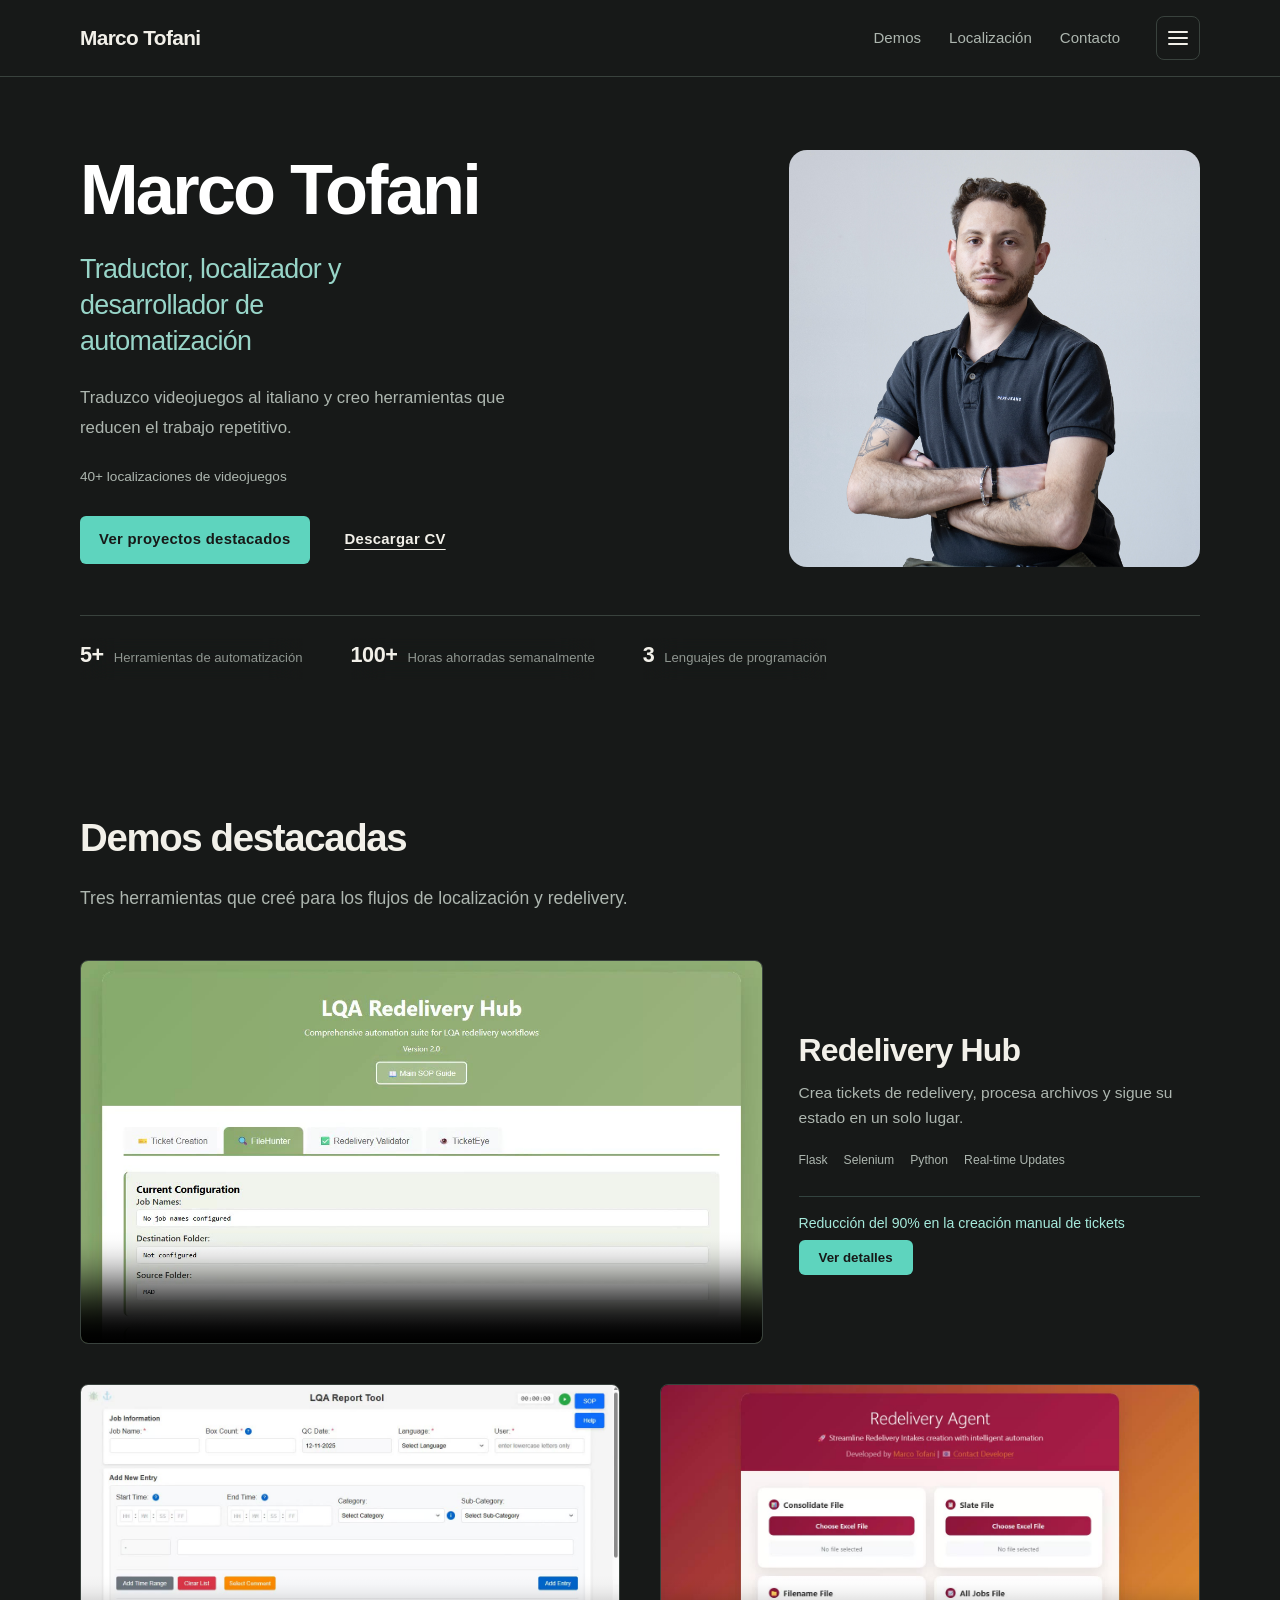
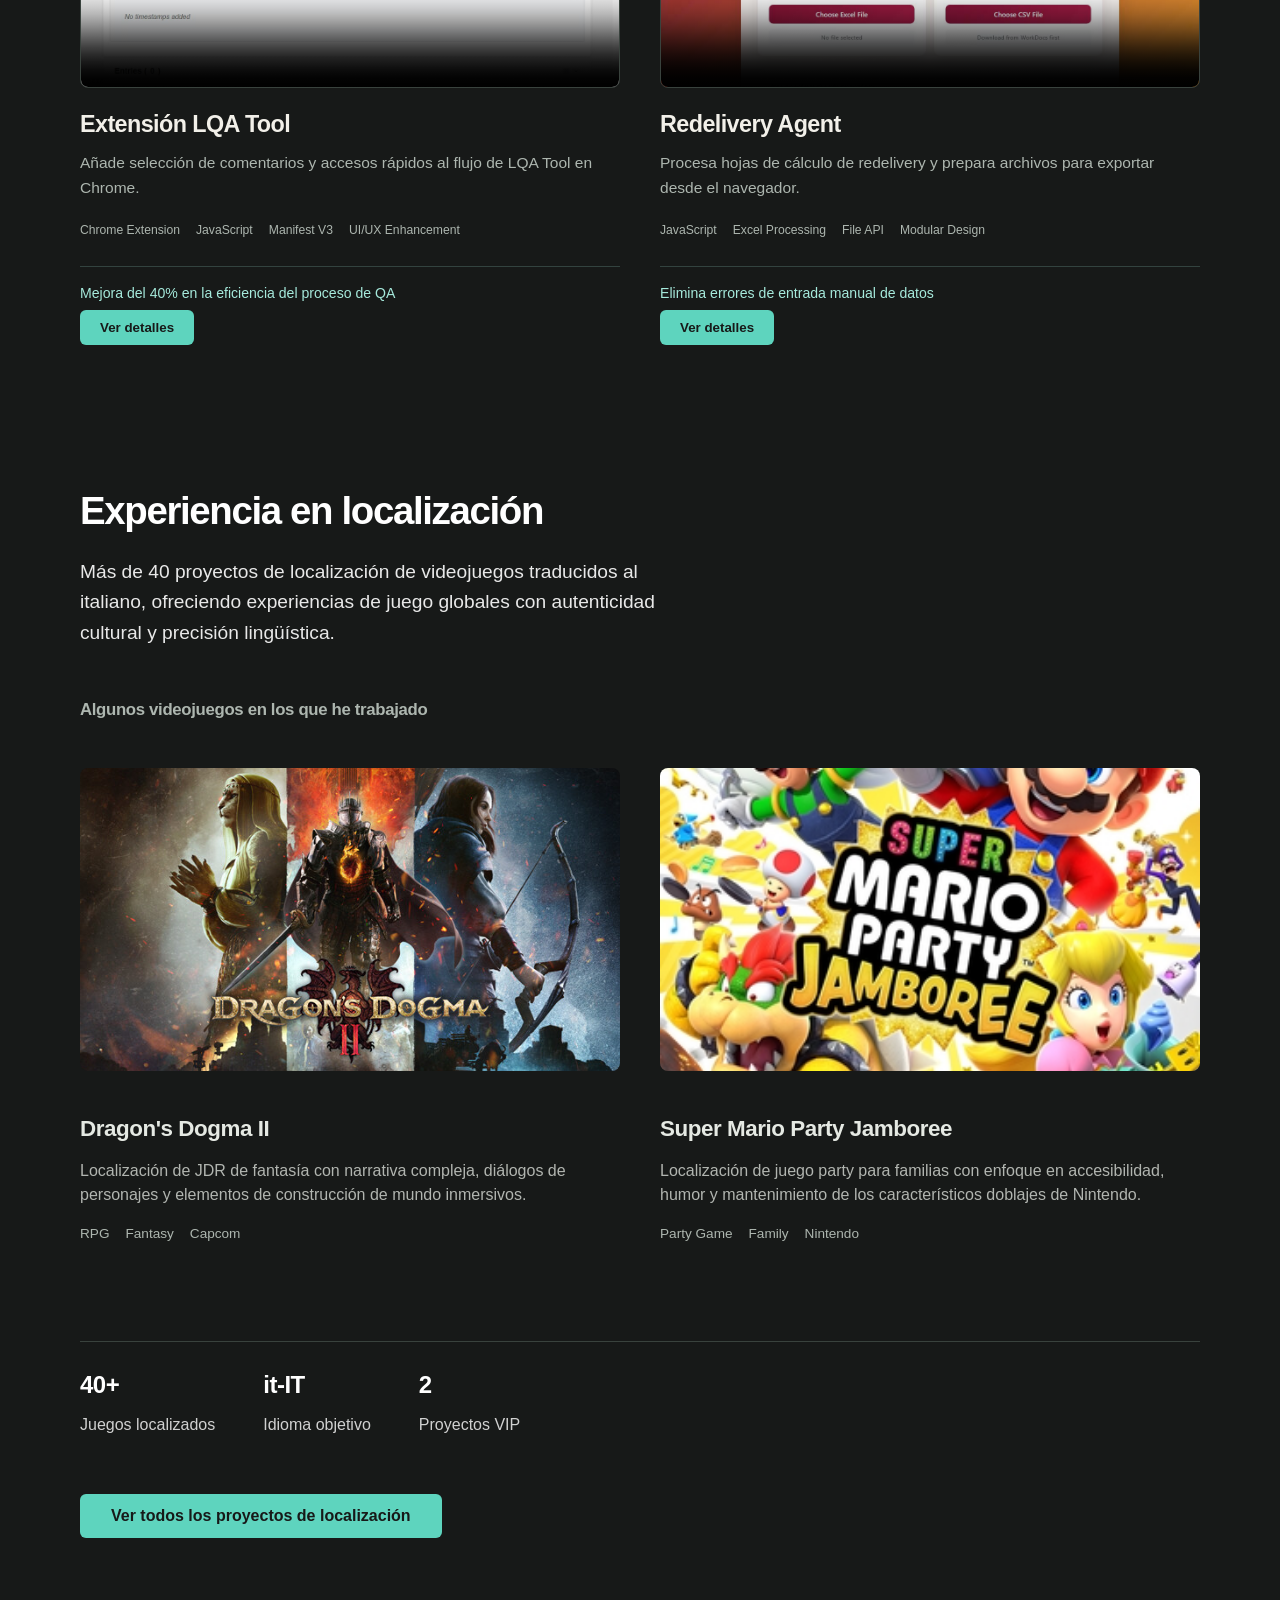
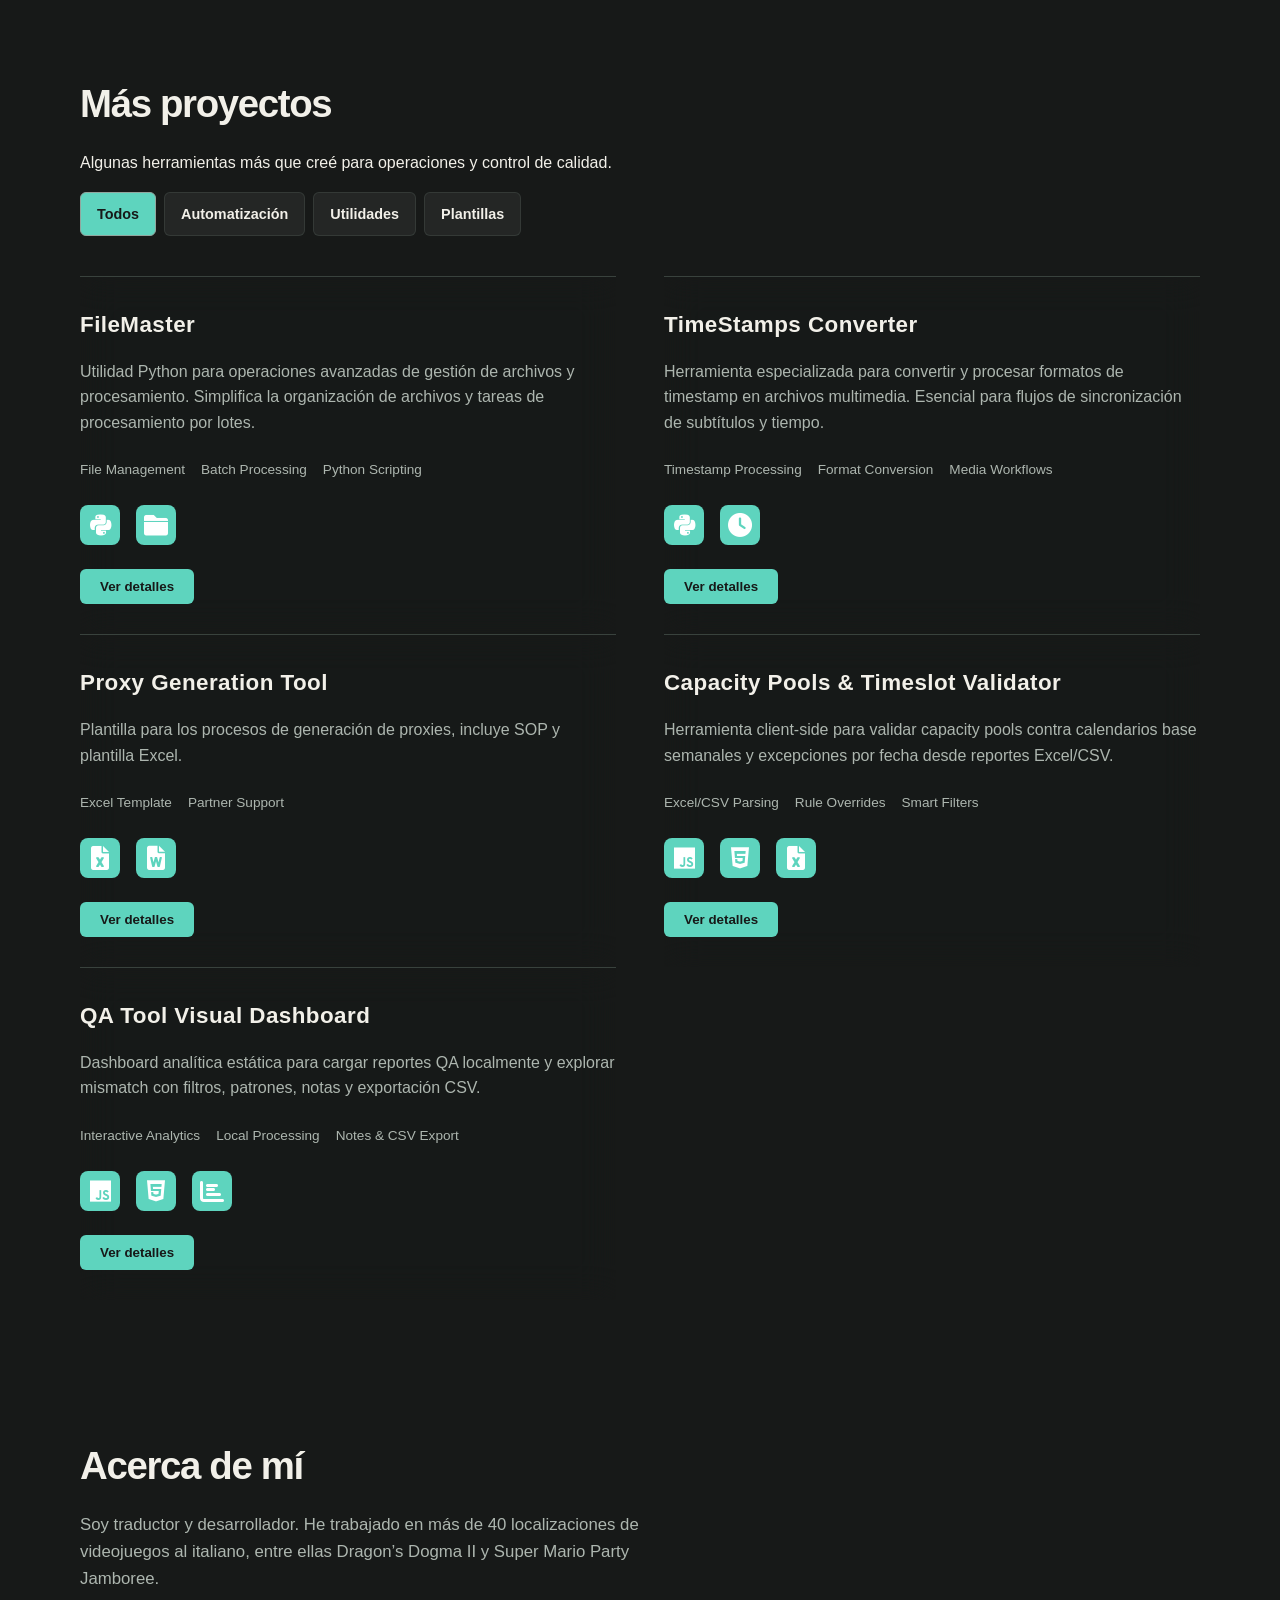
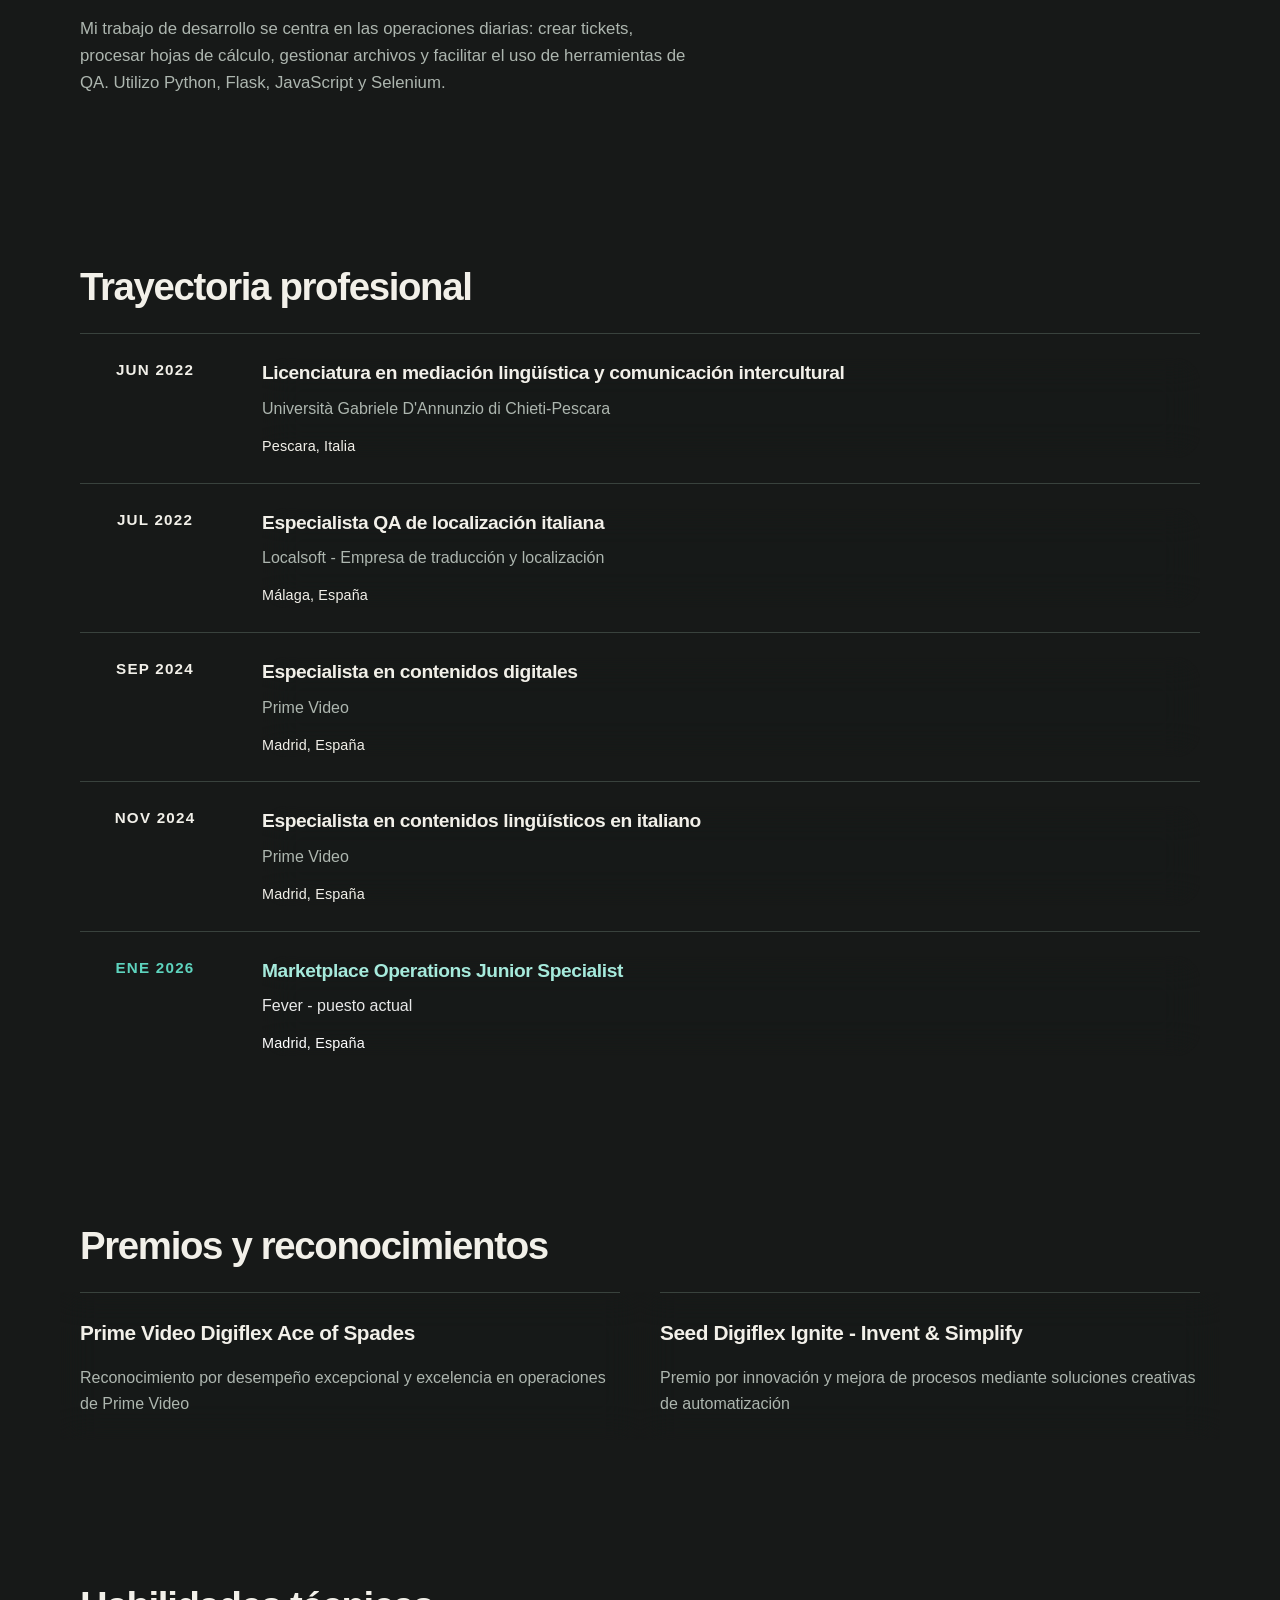
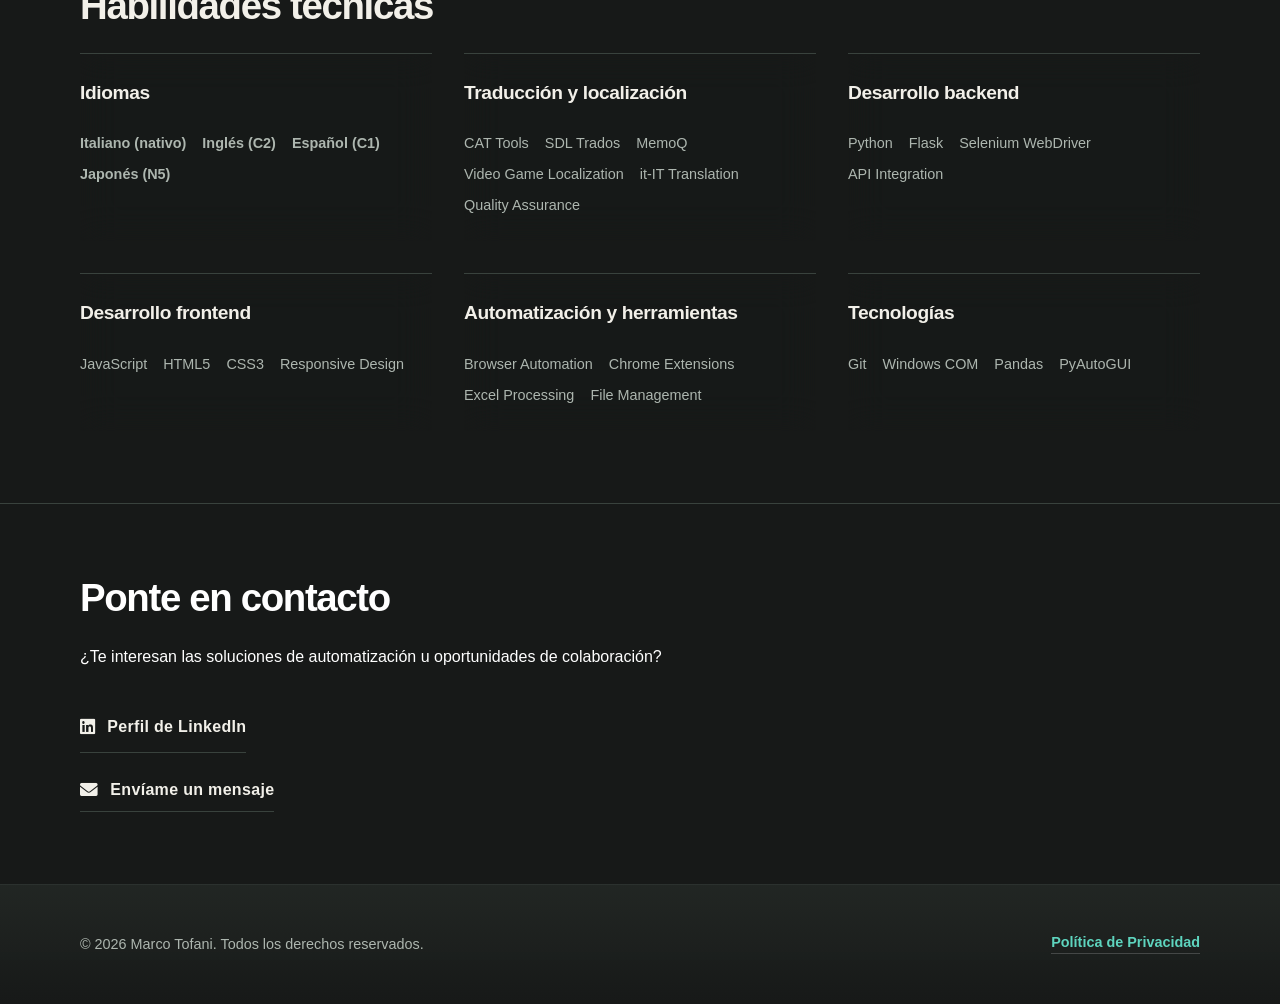
==== commit fdbdc47e: "Add files via upload" ====
--- a/es/index.html
+++ b/es/index.html
@@ -121,15 +121,14 @@
             <a class="nav-logo" href="#home" data-i18n="nav.logo">Marco Tofani</a>
             <ul class="nav-menu" id="site-menu" inert>
                 <li><a href="#home" data-i18n="nav.home">Home</a></li>
+                <li class="nav-secondary-link"><a href="#demos" data-i18n="nav.demos">Demos</a></li>
+                <li class="nav-secondary-link"><a href="#localization" data-i18n="nav.localization">Localization</a></li>
+                <li><a href="#projects" data-i18n="nav.projects">Projects</a></li>
                 <li><a href="#about" data-i18n="nav.about">About</a></li>
+                <li><a href="#timeline" data-i18n="nav.timeline">Timeline</a></li>
                 <li><a href="#awards" data-i18n="nav.awards">Awards</a></li>
-                <li><a href="#demos" data-i18n="nav.demos">Demos</a></li>
-                <li><a href="#timeline" data-i18n="nav.timeline">Timeline</a></li>
-                <li><a href="#localization" data-i18n="nav.localization">Localization</a></li>
-                <li><a href="#projects" data-i18n="nav.projects">Projects</a></li>
-                <li><a href="#architecture" data-i18n="nav.architecture">Architecture</a></li>
                 <li><a href="#skills" data-i18n="nav.skills">Skills</a></li>
-                <li><a href="#contact" data-i18n="nav.contact">Contact</a></li>
+                <li class="nav-secondary-link"><a href="#contact" data-i18n="nav.contact">Contact</a></li>
                 <li class="nav-language">
                     <div class="language-selector">
                         <label for="lang-select" class="sr-only" data-i18n="contact.selectLanguage">Select
@@ -167,7 +166,7 @@
                 <span class="hero-badge" data-i18n="hero.badge3">it-IT / en-US / es-ES</span>
             </div>
             <div class="hero-buttons">
-                <a href="#demos" class="btn-primary">Ver proyectos</a>
+                <a href="#demos" class="btn-primary" data-i18n="hero.selectedWork">Ver proyectos</a>
                 <a href="../Marco Tofani_Resume.pdf" class="btn-secondary" download target="_blank" rel="noopener noreferrer" data-i18n="btn.downloadResume">Descargar CV</a>
             </div>
         </div>
@@ -212,6 +211,10 @@
                         <div class="demo-impact">
                             <p data-i18n="demos.redelivery-hub.impact">90% reduction in manual ticket creation</p>
                         </div>
+                        <div class="project-links">
+                            <button type="button" class="btn-demo" onclick="showProjectDetails('redelivery-hub')"
+                                data-i18n="projects.viewDetails">View Details</button>
+                        </div>
                     </div>
                 </div>
 
@@ -234,6 +237,10 @@
                         <div class="demo-impact">
                             <p data-i18n="demos.lqa-extension.impact">40% improvement in QA process efficiency</p>
                         </div>
+                        <div class="project-links">
+                            <button type="button" class="btn-demo" onclick="showProjectDetails('lqa-extension')"
+                                data-i18n="projects.viewDetails">View Details</button>
+                        </div>
                     </div>
                 </div>
 
@@ -255,6 +262,10 @@
                         </div>
                         <div class="demo-impact">
                             <p data-i18n="demos.redelivery-agent.impact">Eliminates manual data entry errors</p>
+                        </div>
+                        <div class="project-links">
+                            <button type="button" class="btn-demo" onclick="showProjectDetails('redelivery-agent')"
+                                data-i18n="projects.viewDetails">View Details</button>
                         </div>
                     </div>
                 </div>
@@ -339,97 +350,21 @@
 
     <section id="projects" class="projects">
         <div class="container">
-            <h2 data-i18n="projects.title">Featured Projects</h2>
+            <h2 data-i18n="projects.title">More Projects</h2>
+            <p class="projects-intro" data-i18n="projects.intro">A few more tools I built for operations and quality workflows.</p>
             <div class="project-filters" role="group" aria-label="Project filters">
                 <button class="filter-chip active" type="button" data-filter="all"
                     data-i18n="projects.filterAll">All</button>
                 <button class="filter-chip" type="button" data-filter="automation"
                     data-i18n="projects.filterAutomation">Automation</button>
-                <button class="filter-chip" type="button" data-filter="web" data-i18n="projects.filterWeb">Web
-                    Apps</button>
-                <button class="filter-chip" type="button" data-filter="extension"
-                    data-i18n="projects.filterExtension">Extensions</button>
-                <button class="filter-chip" type="button" data-filter="utils"
+                <button class="filter-chip" type="button" data-filter="utilities"
                     data-i18n="projects.filterUtils">Utilities</button>
-                <button class="filter-chip" type="button" data-filter="python"
-                    data-i18n="projects.filterPython">Python</button>
-                <button class="filter-chip" type="button" data-filter="javascript"
-                    data-i18n="projects.filterJavaScript">JavaScript</button>
-                <button class="filter-chip" type="button" data-filter="excel"
-                    data-i18n="projects.filterDocs">Excel</button>
+                <button class="filter-chip" type="button" data-filter="templates"
+                    data-i18n="projects.filterTemplates">Templates</button>
             </div>
             <div class="projects-grid">
 
-                <div class="project-card featured" data-tech="automation web python">
-                    <div class="project-header">
-                        <h3 data-i18n="projects.redelivery-hub.cardTitle">Redelivery Hub</h3>
-                        <span class="project-tag" data-i18n="projects.redelivery-hub.featured">Featured</span>
-                    </div>
-                    <p data-i18n="projects.redelivery-hub.cardDesc">Comprehensive automation platform for redelivery
-                        workflows. Multi-tool hub with real-time status tracking and automated ticket creation.</p>
-                    <div class="project-features">
-                        <span>Flask Web App</span>
-                        <span>Selenium Automation</span>
-                        <span>File Processing</span>
-                        <span>Real-time Updates</span>
-                    </div>
-                    <div class="project-tech">
-                        <i class="fab fa-python"></i>
-                        <i class="fab fa-html5"></i>
-                        <i class="fab fa-js"></i>
-                    </div>
-                    <div class="project-links">
-                        <button class="btn-demo" onclick="showProjectDetails('redelivery-hub')"
-                            data-i18n="projects.viewDetails">View Details</button>
-                    </div>
-                </div>
-
-                <div class="project-card" data-tech="extension web javascript">
-                    <div class="project-header">
-                        <h3 data-i18n="projects.lqa-extension.cardTitle">LQA Tool Extension</h3>
-                    </div>
-                    <p data-i18n="projects.lqa-extension.cardDesc">Chrome extension that enhances the LQA Tool workflow
-                        with convenient comment selection and improved user experience for quality assurance processes.
-                    </p>
-                    <div class="project-features">
-                        <span>Chrome Extension</span>
-                        <span>Workflow Enhancement</span>
-                        <span>UI/UX Improvement</span>
-                    </div>
-                    <div class="project-tech">
-                        <i class="fab fa-js"></i>
-                        <i class="fab fa-chrome"></i>
-                        <i class="fab fa-html5"></i>
-                    </div>
-                    <div class="project-links">
-                        <button class="btn-demo" onclick="showProjectDetails('lqa-extension')"
-                            data-i18n="projects.viewDetails">View Details</button>
-                    </div>
-                </div>
-
-                <div class="project-card" data-tech="web javascript">
-                    <div class="project-header">
-                        <h3 data-i18n="projects.redelivery-agent.cardTitle">Redelivery Agent</h3>
-                    </div>
-                    <p data-i18n="projects.redelivery-agent.cardDesc">Web-based tool for processing redelivery Excel
-                        files with clean separation of UI and business logic. Handles multiple file formats and exports.
-                    </p>
-                    <div class="project-features">
-                        <span>Modular Architecture</span>
-                        <span>File Export</span>
-                    </div>
-                    <div class="project-tech">
-                        <i class="fab fa-js"></i>
-                        <i class="fab fa-html5"></i>
-                        <i class="fas fa-file-excel"></i>
-                    </div>
-                    <div class="project-links">
-                        <button class="btn-demo" onclick="showProjectDetails('redelivery-agent')"
-                            data-i18n="projects.viewDetails">View Details</button>
-                    </div>
-                </div>
-
-                <div class="project-card" data-tech="utils python">
+                <div class="project-card" data-category="utilities">
                     <div class="project-header">
                         <h3 data-i18n="projects.filemaster.cardTitle">FileMaster</h3>
                     </div>
@@ -450,7 +385,7 @@
                     </div>
                 </div>
 
-                <div class="project-card" data-tech="utils python">
+                <div class="project-card" data-category="utilities">
                     <div class="project-header">
                         <h3 data-i18n="projects.timestamps-converter.cardTitle">TimeStamps Converter</h3>
                     </div>
@@ -472,7 +407,7 @@
                     </div>
                 </div>
 
-                <div class="project-card" data-tech="docs excel">
+                <div class="project-card" data-category="templates">
                     <div class="project-header">
                         <h3 data-i18n="projects.proxy-generation.cardTitle">Proxy Generation Tool</h3>
                     </div>
@@ -492,7 +427,7 @@
                     </div>
                 </div>
 
-                <div class="project-card" data-tech="automation web javascript excel">
+                <div class="project-card" data-category="automation">
                     <div class="project-header">
                         <h3 data-i18n="projects.capacity-timeslot-validator.cardTitle">Capacity Pools &amp; Timeslot Validator</h3>
                     </div>
@@ -513,7 +448,7 @@
                     </div>
                 </div>
 
-                <div class="project-card" data-tech="automation web javascript">
+                <div class="project-card" data-category="automation">
                     <div class="project-header">
                         <h3 data-i18n="projects.qa-visual-dashboard.cardTitle">QA Tool Visual Dashboard</h3>
                     </div>
@@ -545,24 +480,6 @@
                 <div class="about-text">
                     <p data-i18n="about.paragraph1">Soy traductor y desarrollador. He trabajado en más de 40 localizaciones de videojuegos al italiano, entre ellas Dragon’s Dogma II y Super Mario Party Jamboree.</p>
                     <p data-i18n="about.paragraph2">Mi trabajo de desarrollo se centra en las operaciones diarias: crear tickets, procesar hojas de cálculo, gestionar archivos y facilitar el uso de herramientas de QA. Utilizo Python, Flask, JavaScript y Selenium.</p>
-                </div>
-                <div class="about-highlights">
-                    <div class="highlight">
-                        <i class="fas fa-language"></i>
-                        <h3 data-i18n="about.highlight1Title">Video Game Localization</h3>
-                        <p data-i18n="about.highlight1">40+ projects, CAT tools, cultural adaptation, it-IT
-                            specialization</p>
-                    </div>
-                    <div class="highlight">
-                        <i class="fas fa-robot"></i>
-                        <h3 data-i18n="about.highlight2Title">Process Automation</h3>
-                        <p data-i18n="about.highlight2">Selenium WebDriver, Python scripting, workflow optimization</p>
-                    </div>
-                    <div class="highlight">
-                        <i class="fas fa-code"></i>
-                        <h3 data-i18n="about.highlight3Title">Full-Stack Development</h3>
-                        <p data-i18n="about.highlight3">Flask web applications, JavaScript, Chrome extensions</p>
-                    </div>
                 </div>
             </div>
         </div>
@@ -641,31 +558,6 @@
         </div>
     </section>
 
-    <section id="architecture" class="architecture">
-        <div class="container">
-            <h2 data-i18n="architecture.title">Project Architecture Map</h2>
-            <p class="architecture-intro" data-i18n="architecture.intro">Explore how projects, tools, and outcomes connect in my automation ecosystem.</p>
-            <div class="architecture-layout">
-                <div class="architecture-canvas-wrap">
-                    <svg class="architecture-svg" viewBox="0 0 1000 620" aria-label="Interactive project architecture graph" role="img">
-                        <g class="architecture-links"></g>
-                        <g class="architecture-nodes"></g>
-                    </svg>
-                    <p class="architecture-hint" data-i18n="architecture.hint">Click nodes to change focus.</p>
-                </div>
-                <aside class="architecture-panel" aria-live="polite">
-                    <p class="architecture-panel-kicker" data-i18n="architecture.panelKicker">Focus Node</p>
-                    <h3 id="architecture-title">Redelivery Hub</h3>
-                    <p id="architecture-summary">Comprehensive automation platform for redelivery workflows.</p>
-                    <div class="architecture-meta">
-                        <h4 data-i18n="architecture.metaTitle">Connected Outcomes</h4>
-                        <ul id="architecture-tags"></ul>
-                    </div>
-                </aside>
-            </div>
-        </div>
-    </section>
-
     <section id="skills" class="skills">
         <div class="container">
             <h2 data-i18n="skills.title">Technical Skills</h2>
@@ -741,11 +633,13 @@
             <div class="contact-content">
                 <div class="contact-info">
                     <a href="https://www.linkedin.com/in/marco-tofani/" class="contact-link" target="_blank"
-                        rel="noopener noreferrer" data-i18n="contact.linkedin">
+                        rel="noopener noreferrer">
                         <i class="fab fa-linkedin"></i>
+                        <span data-i18n="contact.linkedin">LinkedIn Profile</span>
                     </a>
-                    <button id="contact-form-btn" class="contact-link" data-i18n="contact.email">
+                    <button id="contact-form-btn" class="contact-link">
                         <i class="fas fa-envelope"></i>
+                        <span data-i18n="contact.sendMessage">Send me a message</span>
                     </button>
                 </div>
             </div>
--- a/styles.css
+++ b/styles.css
@@ -949,44 +949,6 @@
     text-align: center;
 }
 
-.about-highlights {
-    display: flex;
-    flex-direction: column;
-    gap: 2rem;
-    align-items: center;
-    max-width: 520px;
-}
-
-.highlight {
-    display: flex;
-    align-items: flex-start;
-    gap: 1rem;
-    text-align: left;
-    background: linear-gradient(180deg, rgba(32, 36, 34, 0.9), rgba(23, 25, 24, 0.82));
-    border: 1px solid var(--card-group-2-border);
-    padding: 1rem 1.25rem;
-    border-radius: var(--premium-card-radius);
-    box-shadow: var(--premium-card-shadow);
-    backdrop-filter: blur(18px) saturate(160%);
-    -webkit-backdrop-filter: blur(18px) saturate(160%);
-}
-
-.highlight i {
-    font-size: 1.5rem;
-    color: var(--card-group-2-accent);
-    margin-top: 0.25rem;
-}
-
-.highlight h3 {
-    font-size: 1.2rem;
-    margin-bottom: 0.5rem;
-    color: var(--text-secondary);
-}
-
-.highlight p {
-    color: var(--text-light);
-}
-
 /* Awards Section */
 .awards {
     padding: 100px 0;
@@ -1590,283 +1552,6 @@
     background: var(--btn-group-4-hover);
     transform: translateY(-2px);
     box-shadow: 0 4px 12px rgba(12, 16, 14, 0.2), 0 0 0 2px var(--card-group-4-accent);
-}
-
-/* Architecture Section */
-.architecture {
-    padding: 96px 0;
-    background: linear-gradient(180deg, rgba(26, 29, 27, 0.38) 0%, rgba(23, 25, 24, 0.96) 100%);
-}
-
-.architecture h2 {
-    text-align: center;
-    font-size: 2.5rem;
-    margin-bottom: 0.9rem;
-    color: var(--text-secondary);
-}
-
-.architecture-intro {
-    text-align: center;
-    max-width: 760px;
-    margin: 0 auto 2.2rem;
-    color: var(--text-light);
-}
-
-.architecture-layout {
-    display: grid;
-    grid-template-columns: minmax(0, 2.1fr) minmax(280px, 0.9fr);
-    gap: 1.2rem;
-    align-items: stretch;
-}
-
-.architecture-canvas-wrap {
-    position: relative;
-    border: 1px solid var(--card-group-1-border);
-    border-radius: 24px;
-    overflow: hidden;
-    background: linear-gradient(155deg, rgba(29, 33, 30, 0.94), rgba(26, 29, 27, 0.9));
-    box-shadow: 0 22px 40px rgba(16, 19, 17, 0.28), inset 0 0 0 1px rgba(166, 234, 220, 0.08);
-}
-
-.architecture-canvas-wrap::after {
-    content: '';
-    position: absolute;
-    inset: 0;
-    pointer-events: none;
-    background-image:
-        linear-gradient(90deg, rgba(255, 255, 255, 0.04) 1px, transparent 1px),
-        linear-gradient(0deg, rgba(255, 255, 255, 0.04) 1px, transparent 1px);
-    background-size: 36px 36px;
-    opacity: 0.4;
-}
-
-.architecture-svg {
-    width: 100%;
-    height: auto;
-    min-height: 440px;
-    display: block;
-    position: relative;
-    z-index: 1;
-}
-
-.architecture-hint {
-    position: absolute;
-    left: 14px;
-    bottom: 12px;
-    z-index: 2;
-    padding: 0.35rem 0.7rem;
-    border-radius: 999px;
-    font-size: 0.82rem;
-    letter-spacing: 0.02em;
-    background: rgba(29, 33, 30, 0.84);
-    border: 1px solid var(--card-group-1-border);
-    color: var(--text-light);
-}
-
-.architecture-link {
-    stroke: rgba(166, 234, 220, 0.22);
-    stroke-width: 1.8;
-    transition: stroke 0.2s ease, stroke-width 0.2s ease;
-}
-
-.architecture-link.is-active {
-    stroke: rgba(166, 234, 220, 0.85);
-    stroke-width: 2.8;
-}
-
-.architecture-link.is-hidden {
-    display: none;
-}
-
-.architecture-pulse {
-    fill: #a6eadc;
-    filter: drop-shadow(0 0 7px rgba(166, 234, 220, 0.85));
-    opacity: 0.95;
-}
-
-.architecture-pulse.is-hidden {
-    display: none;
-}
-
-.architecture-node {
-    outline: none;
-}
-
-.architecture-ring {
-    fill: none;
-    stroke: transparent;
-    stroke-width: 2.5;
-    pointer-events: none;
-    opacity: 0;
-    transition: opacity 0.3s ease, stroke 0.3s ease;
-}
-
-.architecture-node.is-active .architecture-ring {
-    stroke: #a6eadc;
-    opacity: 1;
-    filter: drop-shadow(0 0 8px rgba(166, 234, 220, 0.8));
-}
-
-.architecture-node:focus-visible .architecture-ring {
-    stroke: #ffffff;
-    opacity: 1;
-}
-
-.architecture-node circle {
-    stroke-width: 2;
-    transition: transform 0.2s ease, fill 0.2s ease, stroke 0.2s ease;
-}
-
-.architecture-node text {
-    font-family: var(--font-mono);
-    font-size: 12px;
-    text-anchor: middle;
-    dominant-baseline: middle;
-    fill: #f2f0e9;
-    pointer-events: none;
-    letter-spacing: 0.02em;
-}
-
-.architecture-node.is-project circle {
-    fill: rgba(94, 212, 190, 0.28);
-    stroke: #a6eadc;
-}
-
-.architecture-node.is-skill circle {
-    fill: rgba(94, 212, 190, 0.25);
-    stroke: #a6eadc;
-}
-
-.architecture-node.is-impact circle {
-    fill: rgba(94, 212, 190, 0.28);
-    stroke: #a6eadc;
-}
-
-.architecture-node.is-active circle {
-    filter: drop-shadow(0 0 6px rgba(166, 234, 220, 0.35));
-}
-
-.architecture-node.is-hidden {
-    display: none;
-}
-
-.architecture-panel {
-    background: linear-gradient(160deg, rgba(35, 40, 37, 0.92), rgba(29, 33, 30, 0.9));
-    border: 1px solid var(--card-group-2-border);
-    border-radius: 24px;
-    padding: 1.1rem 1rem;
-    box-shadow: var(--premium-card-shadow);
-    backdrop-filter: blur(18px) saturate(160%);
-    -webkit-backdrop-filter: blur(18px) saturate(160%);
-}
-
-.architecture-panel-kicker {
-    font-family: var(--font-mono);
-    font-size: 0.78rem;
-    letter-spacing: 0.08em;
-    text-transform: uppercase;
-    color: var(--accent-light);
-    margin-bottom: 0.5rem;
-}
-
-.architecture-panel h3 {
-    font-size: 1.35rem;
-    margin-bottom: 0.6rem;
-    color: var(--text-secondary);
-}
-
-#architecture-summary {
-    color: var(--text-light);
-    margin-bottom: 1rem;
-}
-
-.architecture-controls {
-    margin-bottom: 0.95rem;
-}
-
-.architecture-controls-title {
-    font-size: 0.92rem;
-    font-weight: 700;
-    letter-spacing: 0;
-    color: var(--text-secondary);
-    margin-bottom: 0.55rem;
-}
-
-.architecture-legend {
-    display: flex;
-    flex-wrap: wrap;
-    gap: 0.45rem;
-}
-
-.architecture-legend-btn {
-    border: 1px solid rgba(94, 212, 190, 0.42);
-    background: rgba(35, 40, 37, 0.42);
-    color: #bcecdf;
-    border-radius: 999px;
-    padding: 0.28rem 0.62rem;
-    font-size: 0.78rem;
-    font-family: var(--font-mono);
-    cursor: pointer;
-    transition: all 0.2s ease;
-}
-
-.architecture-legend-btn:hover,
-.architecture-legend-btn:focus-visible {
-    border-color: rgba(94, 212, 190, 0.75);
-    color: #eff9f3;
-    outline: none;
-}
-
-.architecture-legend-btn.is-active {
-    background: rgba(94, 212, 190, 0.34);
-    border-color: rgba(166, 234, 220, 0.96);
-    color: #eff9f3;
-    box-shadow: 0 0 0 1px rgba(166, 234, 220, 0.35) inset;
-}
-
-.architecture-meta h4 {
-    font-size: 0.92rem;
-    font-weight: 700;
-    letter-spacing: 0;
-    color: var(--text-secondary);
-    margin-bottom: 0.55rem;
-}
-
-#architecture-tags {
-    list-style: none;
-    display: flex;
-    flex-wrap: wrap;
-    gap: 0.5rem;
-}
-
-#architecture-tags li {
-    padding: 0;
-}
-
-.architecture-tag-btn {
-    border: 1px solid rgba(94, 212, 190, 0.42);
-    background: rgba(35, 40, 37, 0.42);
-    color: #bcecdf;
-    border-radius: 999px;
-    padding: 0.3rem 0.65rem;
-    font-family: var(--font-mono);
-    font-size: 0.8rem;
-    cursor: pointer;
-    transition: border-color 0.2s ease, background 0.2s ease, color 0.2s ease;
-}
-
-.architecture-tag-btn:hover,
-.architecture-tag-btn:focus-visible {
-    border-color: rgba(94, 212, 190, 0.75);
-    color: #eff9f3;
-    outline: none;
-}
-
-.architecture-tag-btn.is-active {
-    background: rgba(94, 212, 190, 0.34);
-    border-color: rgba(166, 234, 220, 0.96);
-    color: #eff9f3;
-    box-shadow: 0 0 0 1px rgba(166, 234, 220, 0.35) inset;
 }
 
 /* Skills Section */
@@ -2179,6 +1864,8 @@
     width: 100%;
     height: 100%;
     background-color: rgba(0, 0, 0, 0.55);
+    overflow-y: auto;
+    -webkit-overflow-scrolling: touch;
 }
 
 .modal-content {
@@ -2792,41 +2479,6 @@
         text-align: left;
     }
 
-    .about-highlights {
-        width: 100%;
-        max-width: none;
-        align-items: stretch;
-    }
-
-    .highlight {
-        width: 100%;
-        box-sizing: border-box;
-    }
-
-    .highlight h3,
-    .highlight p {
-        word-break: break-word;
-    }
-
-    .highlight h3 {
-        font-size: 1rem;
-        line-height: 1.3;
-        display: block;
-        overflow: visible;
-        white-space: normal;
-        text-align: center;
-    }
-
-    .highlight {
-        flex-direction: column;
-        align-items: center;
-        text-align: center;
-    }
-
-    .highlight i {
-        margin-top: 0;
-    }
-
     .profile-picture {
         width: 150px;
         height: 150px;
@@ -2841,22 +2493,6 @@
     .projects-grid {
         grid-template-columns: 1fr;
         gap: 1.5rem;
-    }
-
-    .architecture {
-        padding: 66px 0;
-    }
-
-    .architecture h2 {
-        font-size: 1.9rem;
-    }
-
-    .architecture-layout {
-        grid-template-columns: 1fr;
-    }
-
-    .architecture-svg {
-        min-height: 360px;
     }
 
     .contact {
--- a/refinement.css
+++ b/refinement.css
@@ -26,6 +26,9 @@
 .quick-nav { display: flex; gap: 28px; margin-left: auto; }
 .quick-nav a { color: var(--text-light); text-decoration: none; font-size: .94rem; }
 .quick-nav a:hover { color: var(--accent-light); }
+@media(min-width:801px) {
+ .nav-menu > li.nav-secondary-link { display: none; }
+}
 .hamburger { box-shadow: none; border-radius: 8px; background: transparent; }
 .skip-link { position: fixed; left: 20px; top: -100px; z-index: 3000; padding: 14px 20px; background: #5ed4be; color: #171918; }
 .skip-link:focus { top: 12px; }
@@ -51,7 +54,7 @@
 main > section:not(.hero) { padding: 72px 0; background: none; }
 main > section::before { display: none; }
 main > section > .container > h2, .contact h2 { text-align: left; font-size: clamp(2rem,3vw,2.75rem); line-height: 1.15; letter-spacing: -.035em; margin-bottom: 24px; }
-.demos-intro, .localization-intro, .architecture-intro { text-align: left; margin-left: 0; max-width: 66ch; }
+.demos-intro, .projects-intro, .localization-intro { text-align: left; margin-left: 0; max-width: 66ch; }
 .demos-grid { grid-template-columns: repeat(2,minmax(0,1fr)); gap: 40px; margin-top: 32px; }
 .demo-card, .game-card { background: none; border: 0; box-shadow: none; border-radius: 0; backdrop-filter: none; -webkit-backdrop-filter: none; }
 .demo-card:first-child { grid-column: 1 / -1; display: grid; grid-template-columns: minmax(0,1.7fr) minmax(0,1fr); align-items: center; gap: 36px; }
@@ -81,19 +84,17 @@
 .localization-stats { justify-content: flex-start; gap: 48px; text-align: left; padding: 24px 0; border-top: 1px solid var(--border-color); }
 .localization-stats .stat h3 { font-size: 1.5rem; }
 .localization-cta { text-align: left; }
-.project-filters { justify-content: flex-start; }
+.project-filters { justify-content: flex-start; gap: 8px; margin-top: 16px; }
 .filter-chip, .lang-pill { border-radius: 6px; min-height: 44px; }
+.filter-chip.active { color: #171918; box-shadow: none; }
 .projects-grid { grid-template-columns: repeat(2,minmax(0,1fr)); column-gap: 48px; row-gap: 0; }
 .project-card, .project-card.featured, .project-card:nth-child(odd), .project-card:nth-child(even), .project-card:hover, .project-card.featured:hover { border: 0; border-top: 1px solid var(--border-color); border-radius: 0; background: none; padding: 30px 0; box-shadow: none; transform: none; transition: border-color .2s ease, transform .2s ease; }
 .project-card h3 { transition: color .2s ease; }
 .project-card:hover, .project-card.featured:hover, .project-card:nth-child(odd):hover, .project-card:nth-child(even):hover { border-top-color: var(--accent-light); transform: translateY(-4px); }
 .project-card:hover h3 { color: var(--accent-light); }
 .project-tag { background: none; border: none; padding: 0; color: var(--accent-light); }
-.about-content { grid-template-columns: minmax(0,1.3fr) minmax(0,1fr); gap: 64px; padding: 0; }
+.about-content { grid-template-columns: minmax(0,1fr); gap: 0; padding: 0; max-width: 72ch; justify-items: stretch; }
 .about-text p { text-align: left; max-width: 65ch; font-size: 1.05rem; }
-.highlight { background: none; box-shadow: none; border: 0; border-radius: 0; padding: 0 0 24px; text-align: left; align-items: flex-start; }
-.highlight i { display: none; }
-.highlight h3, .highlight p { text-align: left; }
 .awards-grid { gap: 40px; max-width: none; margin: 0; }
 .award-card { padding: 24px 20px; margin: 0 -20px; background: none; border: 0; border-radius: 0; text-align: left; }
 .award-card::before { content: ''; position: absolute; top: 0; left: 20px; right: 20px; border-top: 1px solid var(--border-color); }
@@ -130,7 +131,6 @@
  .demo-card:first-child { display: block; }
  .demo-card:first-child .demo-info { padding-top: 20px; }
  .about-content { grid-template-columns: 1fr; gap: 28px; }
- .highlight { display: block; }
  .skills-grid { grid-template-columns: repeat(2,minmax(0,1fr)); }
 }
 @media(max-width:560px) {
